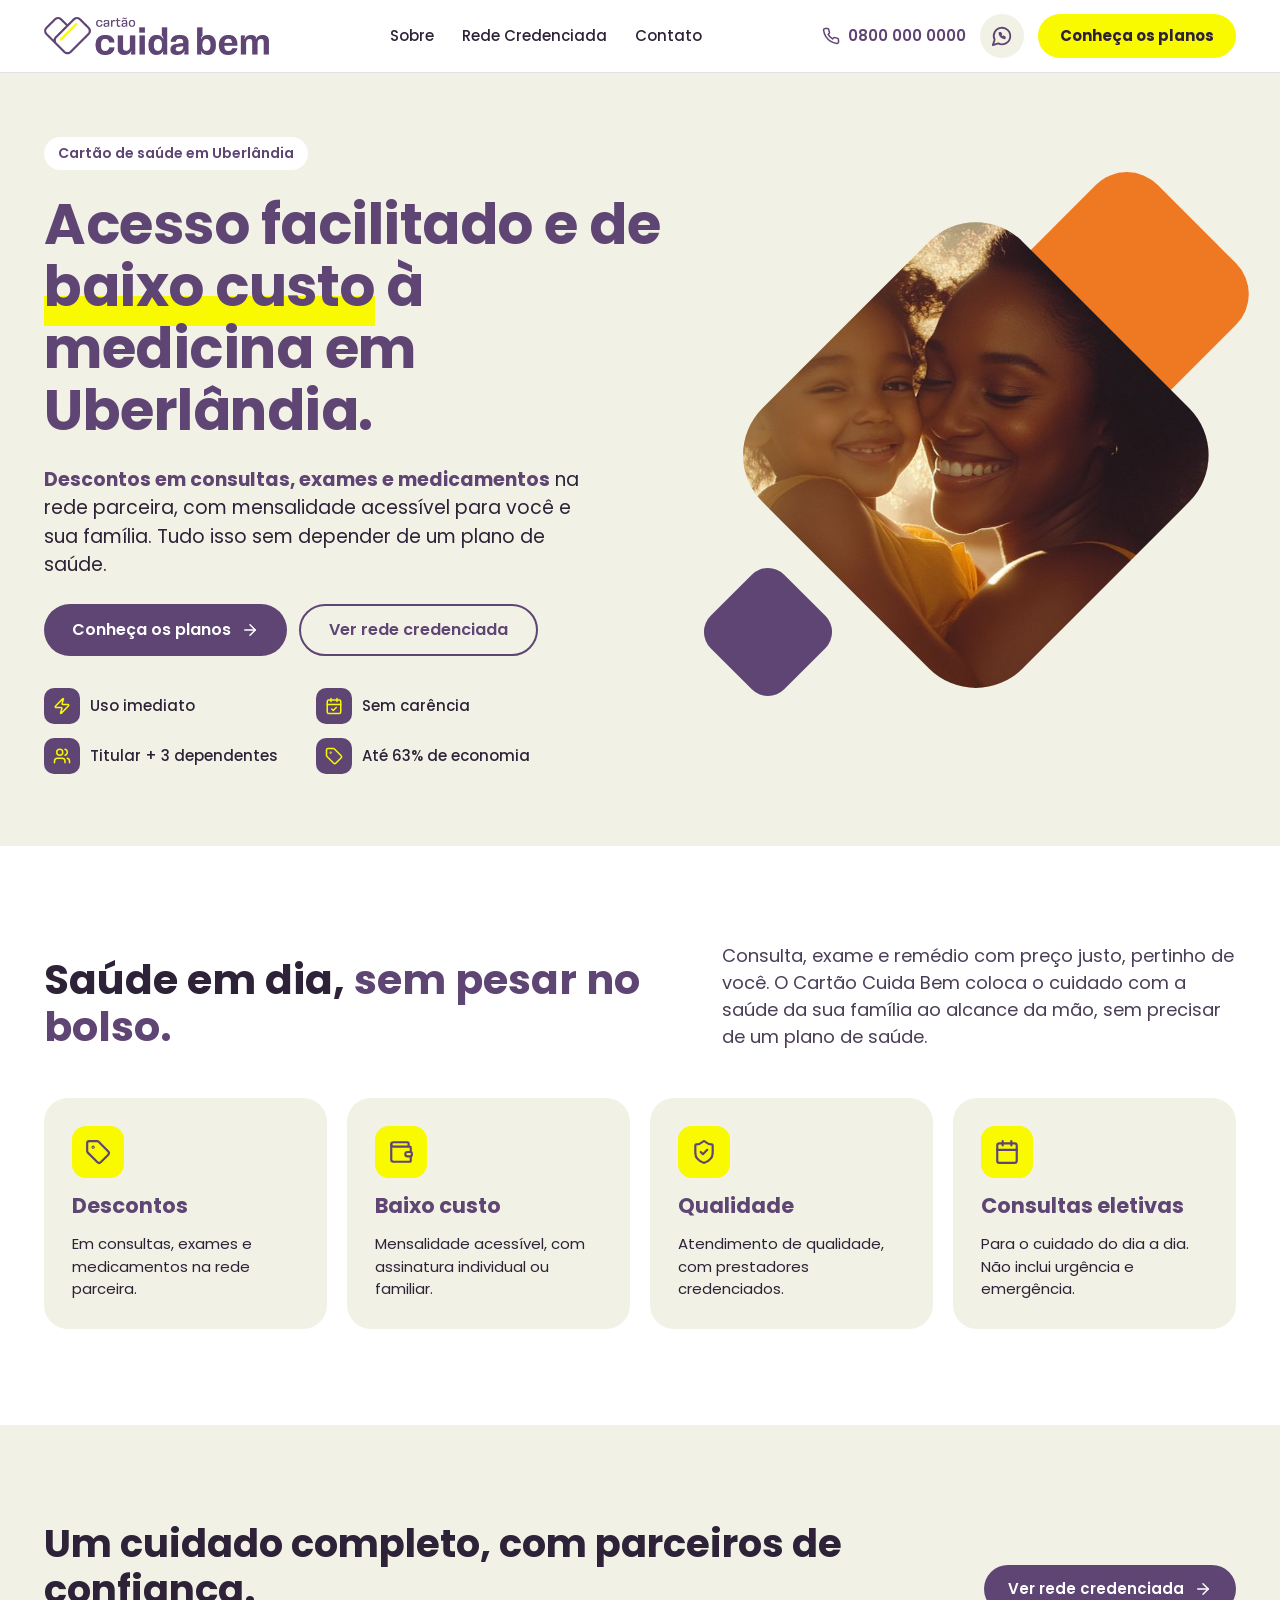
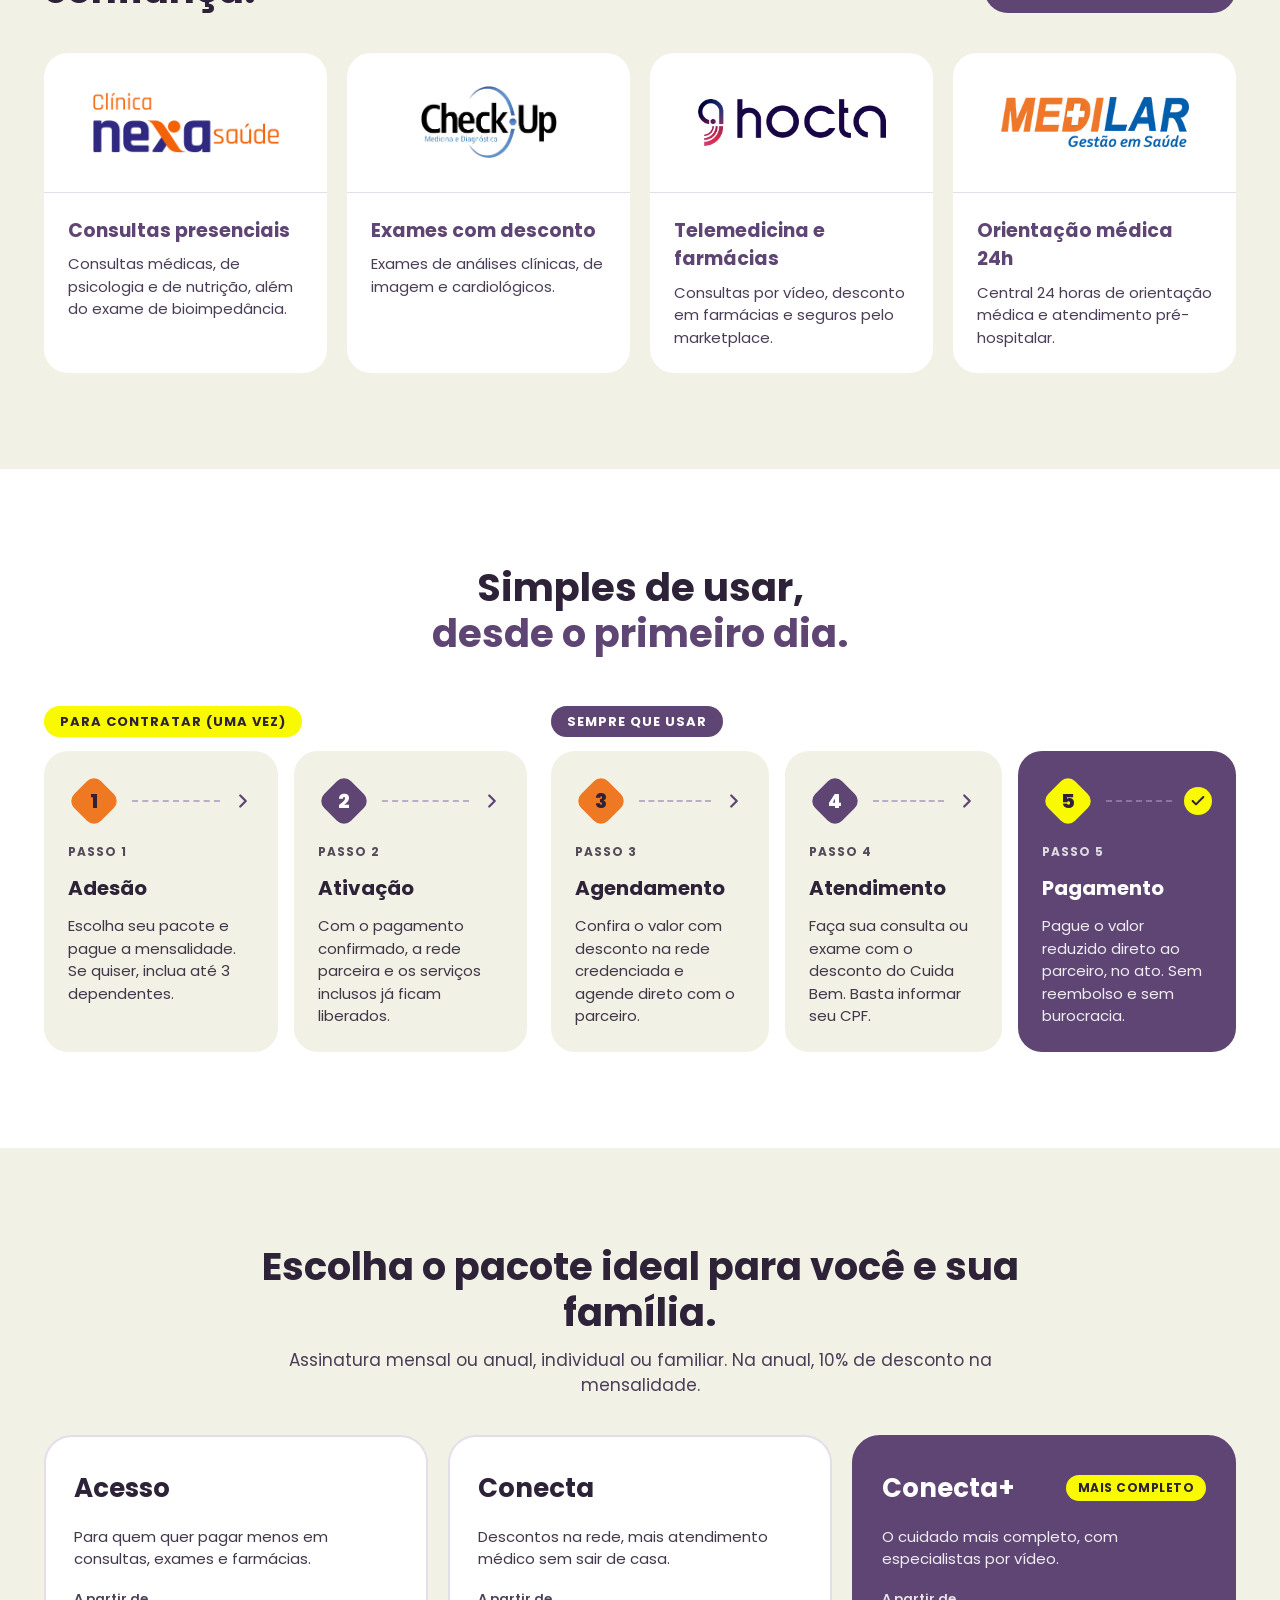
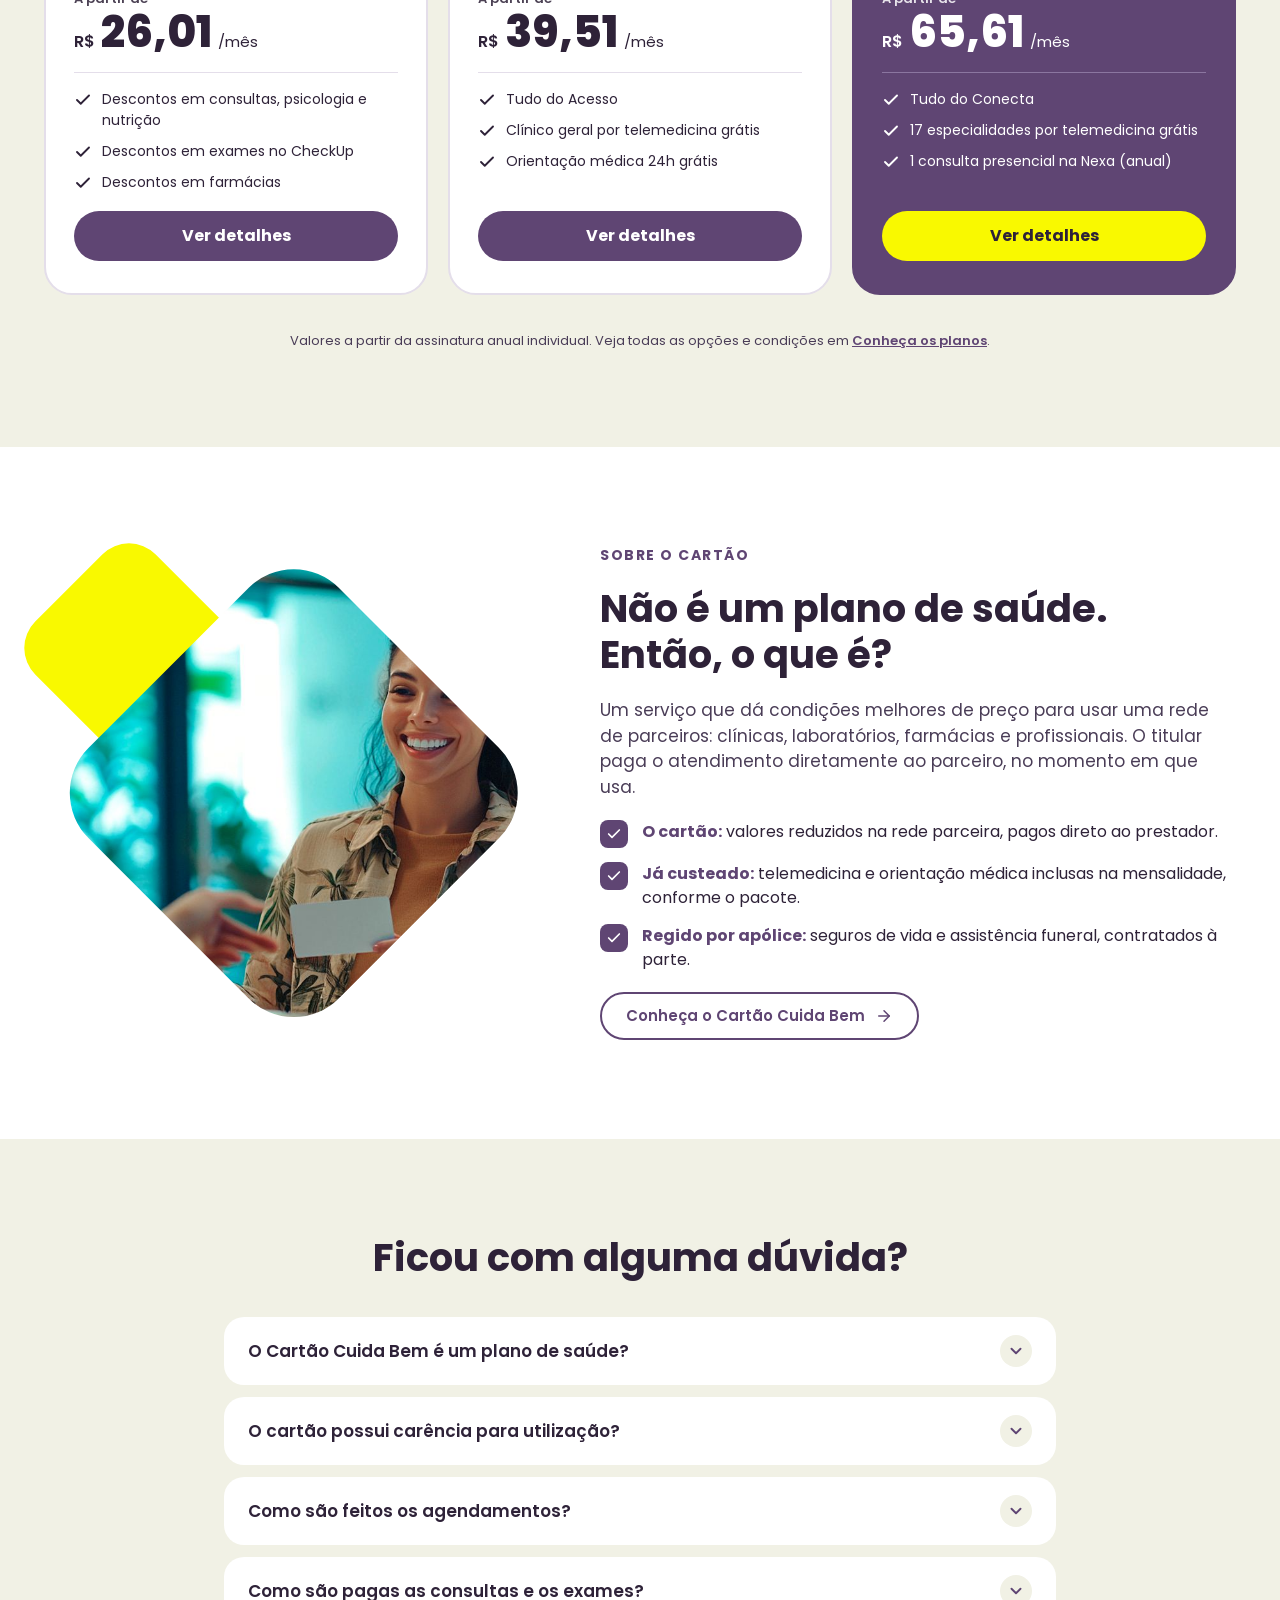
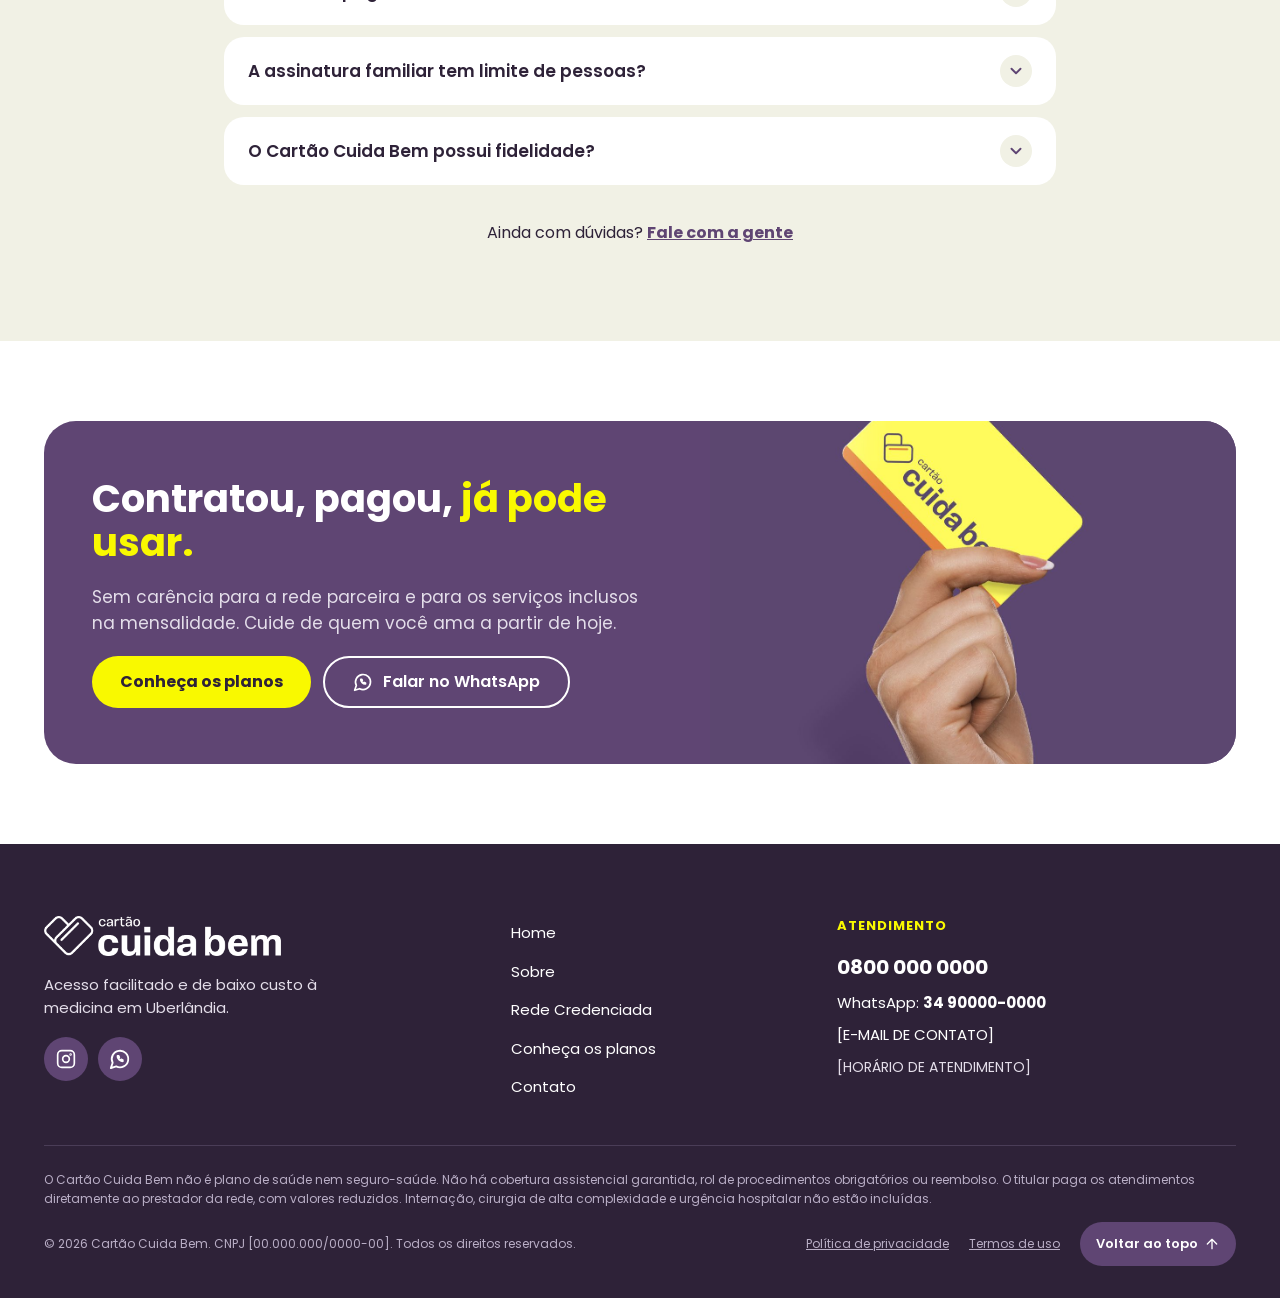
==== index.html @ bc815ea8 "Add files via upload" ====
<!doctype html>
<html lang="pt-BR">
<head>
<meta charset="utf-8">
<meta name="viewport" content="width=device-width, initial-scale=1">
<title>Cartão Cuida Bem</title>
<meta name="description" content="Cartão Cuida Bem: acesso facilitado e de baixo custo à medicina em Uberlândia. Descontos em consultas, exames e medicamentos na rede parceira.">
<link rel="icon" type="image/png" href="assets/img/favicon.png">
<link rel="preconnect" href="https://fonts.googleapis.com">
<link rel="preconnect" href="https://fonts.gstatic.com" crossorigin>
<link href="https://fonts.googleapis.com/css2?family=Poppins:wght@400;500;600;700;800&display=swap" rel="stylesheet">
<link rel="stylesheet" href="assets/css/site.css">
</head>
<body>
<div id="topo" style="width: 100%; background: #FFFFFF; font-family: 'Poppins', system-ui, sans-serif; color: #2E2238; line-height: 1.5">
<header style="position: sticky; top: 0; z-index: 20; background: #FFFFFF; border-bottom: 1px solid #E4DEEA">
<div style="max-width: 1240px; margin: 0 auto; padding: 14px 24px; box-sizing: border-box; display: flex; flex-wrap: wrap; align-items: center; gap: 12px 28px">
<a href="index.html" aria-label="Cartão Cuida Bem, página inicial" style="display: block; flex: 0 0 auto"><img src="assets/img/logo-roxo.png" alt="Cartão Cuida Bem" style="height: 38px; display: block"></a>
<nav aria-label="Menu principal" style="display: flex; flex-wrap: wrap; gap: 4px 28px; flex: 1 1 auto; justify-content: center">
<a href="sobre.html" style="color: #2E2238; text-decoration: none; font-weight: 500; font-size: 15px; padding: 10px 0">Sobre</a>
<a href="sobre.html#rede-credenciada" style="color: #2E2238; text-decoration: none; font-weight: 500; font-size: 15px; padding: 10px 0">Rede Credenciada</a>
<a href="contato.html" style="color: #2E2238; text-decoration: none; font-weight: 500; font-size: 15px; padding: 10px 0">Contato</a>
</nav>
<div style="display: flex; flex-wrap: wrap; align-items: center; gap: 10px 14px">
<a href="tel:08000000000" style="display: flex; align-items: center; gap: 8px; color: #5F4573; text-decoration: none; font-weight: 600; font-size: 15px; padding: 10px 0">
<svg aria-hidden="true" width="18" height="18" viewBox="0 0 24 24" fill="none" stroke="currentColor" stroke-width="2" stroke-linecap="round" stroke-linejoin="round"><path d="M22 16.92v3a2 2 0 0 1-2.18 2 19.79 19.79 0 0 1-8.63-3.07 19.5 19.5 0 0 1-6-6 19.79 19.79 0 0 1-3.07-8.67A2 2 0 0 1 4.11 2h3a2 2 0 0 1 2 1.72 12.84 12.84 0 0 0 .7 2.81 2 2 0 0 1-.45 2.11L8.09 9.91a16 16 0 0 0 6 6l1.27-1.27a2 2 0 0 1 2.11-.45 12.84 12.84 0 0 0 2.81.7A2 2 0 0 1 22 16.92z"></path></svg>
0800 000 0000</a>
<a href="https://wa.me/5534900000000" aria-label="Fale com a gente pelo WhatsApp" style="display: flex; align-items: center; justify-content: center; width: 44px; height: 44px; border-radius: 50%; background: #F1F1E5; color: #5F4573">
<svg aria-hidden="true" width="22" height="22" viewBox="0 0 24 24" fill="none" stroke="currentColor" stroke-width="2" stroke-linecap="round" stroke-linejoin="round"><path d="M7.9 20A9 9 0 1 0 4 16.1L2 22Z"></path><path d="M9.5 9.5c.3 1.6 1.4 3 3 3.9l.9-.9 1.6.6v1.3c-2.9.3-6-2.8-5.7-5.7h1.3l.6 1.6z"></path></svg>
</a>
<a href="planos.html" style="display: inline-flex; align-items: center; min-height: 44px; padding: 0 22px; border-radius: 999px; background: #F9F900; color: #2E2238; font-weight: 700; font-size: 15px; text-decoration: none">Conheça os planos</a>
</div>
</div>
</header>
<section style="background: #F1F1E5; overflow: hidden">
<div style="max-width: 1240px; margin: 0 auto; padding: 64px 24px 72px; box-sizing: border-box; display: flex; flex-wrap: wrap; align-items: center; gap: 48px">
<div style="flex: 1 1 480px; min-width: 0; display: flex; flex-direction: column; gap: 24px">
<span style="align-self: flex-start; display: inline-flex; align-items: center; gap: 8px; padding: 6px 14px; border-radius: 999px; background: #FFFFFF; color: #5F4573; font-size: 14px; font-weight: 600">Cartão de saúde em Uberlândia</span>
<h1 style="margin: 0; font-size: clamp(34px, 4.4vw, 58px); line-height: 1.1; font-weight: 700; color: #5F4573; letter-spacing: -0.5px">Acesso facilitado e de <span style="background: linear-gradient(transparent 62%, #F9F900 62%)">baixo custo</span> à medicina em Uberlândia.</h1>
<p style="margin: 0; font-size: 19px; color: #2E2238; max-width: 560px"><strong style="color: #5F4573">Descontos em consultas, exames e medicamentos</strong> na rede parceira, com mensalidade acessível para você e sua família. Tudo isso sem depender de um plano de saúde.</p>
<div style="display: flex; flex-wrap: wrap; gap: 12px">
<a href="planos.html" style="display: inline-flex; align-items: center; gap: 10px; min-height: 52px; padding: 0 28px; border-radius: 999px; background: #5F4573; color: #FFFFFF; font-weight: 600; font-size: 16px; text-decoration: none">Conheça os planos
<svg aria-hidden="true" width="18" height="18" viewBox="0 0 24 24" fill="none" stroke="currentColor" stroke-width="2" stroke-linecap="round" stroke-linejoin="round"><path d="M5 12h14"></path><path d="m12 5 7 7-7 7"></path></svg></a>
<a href="sobre.html#rede-credenciada" style="display: inline-flex; align-items: center; min-height: 52px; padding: 0 28px; border-radius: 999px; border: 2px solid #5F4573; color: #5F4573; font-weight: 600; font-size: 16px; text-decoration: none; box-sizing: border-box">Ver rede credenciada</a>
</div>
<div style="display: grid; grid-template-columns: repeat(auto-fit, minmax(min(100%, 220px), 1fr)); gap: 14px 24px; padding-top: 8px; max-width: 520px">
<div style="display: flex; align-items: center; gap: 10px; font-size: 15px; font-weight: 500">
<span style="display: flex; width: 36px; height: 36px; border-radius: 10px; background: #5F4573; color: #F9F900; align-items: center; justify-content: center"><svg aria-hidden="true" width="18" height="18" viewBox="0 0 24 24" fill="none" stroke="currentColor" stroke-width="2" stroke-linecap="round" stroke-linejoin="round"><path d="M4 14a1 1 0 0 1-.78-1.63l9.9-10.2a.5.5 0 0 1 .86.46l-1.92 6.02A1 1 0 0 0 13 10h7a1 1 0 0 1 .78 1.63l-9.9 10.2a.5.5 0 0 1-.86-.46l1.92-6.02A1 1 0 0 0 11 14z"></path></svg></span>Uso imediato</div>
<div style="display: flex; align-items: center; gap: 10px; font-size: 15px; font-weight: 500">
<span style="display: flex; width: 36px; height: 36px; border-radius: 10px; background: #5F4573; color: #F9F900; align-items: center; justify-content: center"><svg aria-hidden="true" width="18" height="18" viewBox="0 0 24 24" fill="none" stroke="currentColor" stroke-width="2" stroke-linecap="round" stroke-linejoin="round"><rect width="18" height="18" x="3" y="4" rx="2"></rect><path d="M16 2v4M8 2v4M3 10h18"></path><path d="m9 16 2 2 4-4"></path></svg></span>Sem carência</div>
<div style="display: flex; align-items: center; gap: 10px; font-size: 15px; font-weight: 500">
<span style="display: flex; width: 36px; height: 36px; border-radius: 10px; background: #5F4573; color: #F9F900; align-items: center; justify-content: center"><svg aria-hidden="true" width="18" height="18" viewBox="0 0 24 24" fill="none" stroke="currentColor" stroke-width="2" stroke-linecap="round" stroke-linejoin="round"><path d="M16 21v-2a4 4 0 0 0-4-4H6a4 4 0 0 0-4 4v2"></path><circle cx="9" cy="7" r="4"></circle><path d="M22 21v-2a4 4 0 0 0-3-3.87M16 3.13a4 4 0 0 1 0 7.75"></path></svg></span>Titular + 3 dependentes</div>
<div style="display: flex; align-items: center; gap: 10px; font-size: 15px; font-weight: 500">
<span style="display: flex; width: 36px; height: 36px; border-radius: 10px; background: #5F4573; color: #F9F900; align-items: center; justify-content: center"><svg aria-hidden="true" width="18" height="18" viewBox="0 0 24 24" fill="none" stroke="currentColor" stroke-width="2" stroke-linecap="round" stroke-linejoin="round"><path d="M12.586 2.586A2 2 0 0 0 11.172 2H4a2 2 0 0 0-2 2v7.172a2 2 0 0 0 .586 1.414l8.704 8.704a2.426 2.426 0 0 0 3.42 0l6.58-6.58a2.426 2.426 0 0 0 0-3.42z"></path><circle cx="7.5" cy="7.5" r=".5"></circle></svg></span>Até 63% de economia</div>
</div>
</div>
<div style="flex: 1 1 380px; max-width: 520px; min-width: 0; margin: 0 auto">
<div style="position: relative; width: 100%; aspect-ratio: 1 / 1">
<div aria-hidden="true" style="position: absolute; right: 2%; top: 0; width: 38%; height: 38%; border-radius: 22%; background: #EF7823; transform: rotate(45deg)"></div>
<div aria-hidden="true" style="position: absolute; left: 0; bottom: 6%; width: 20%; height: 20%; border-radius: 22%; background: #5F4573; transform: rotate(45deg)"></div>
<div style="position: absolute; left: 14.6%; top: 14.6%; width: 70.7%; height: 70.7%; border-radius: 18%; overflow: hidden; transform: rotate(45deg)">
<img src="assets/img/hero.jpg" alt="Mãe e filha sorrindo abraçadas em casa" style="position: absolute; left: -21%; top: -21%; width: 142%; height: 142%; object-fit: cover; transform: rotate(-45deg)">
</div>
</div>
</div>
</div>
</section>
<section style="background: #FFFFFF">
<div style="max-width: 1240px; margin: 0 auto; padding: 96px 24px; box-sizing: border-box; display: flex; flex-direction: column; gap: 48px">
<div style="display: flex; flex-wrap: wrap; align-items: flex-end; justify-content: space-between; gap: 24px">
<h2 style="margin: 0; flex: 1 1 520px; min-width: 0; font-size: clamp(28px, 3.2vw, 44px); line-height: 1.15; font-weight: 700; color: #2E2238">Saúde em dia, <span style="color: #5F4573">sem pesar no bolso.</span></h2>
<p style="margin: 0; flex: 1 1 380px; min-width: 0; font-size: 18px; color: #4A3D57">Consulta, exame e remédio com preço justo, pertinho de você. O Cartão Cuida Bem coloca o cuidado com a saúde da sua família ao alcance da mão, sem precisar de um plano de saúde.</p>
</div>
<div style="display: flex; flex-wrap: wrap; gap: 20px">
<div style="flex: 1 1 500px; min-width: 0; display: flex; flex-wrap: wrap; gap: 20px">
<div style="flex: 1 1 220px; min-width: 0; box-sizing: border-box; background: #F1F1E5; border-radius: 24px; padding: 28px; display: flex; flex-direction: column; gap: 12px">
<div style="width: 52px; height: 52px; border-radius: 14px; background: #F9F900; color: #5F4573; display: flex; align-items: center; justify-content: center"><svg aria-hidden="true" width="26" height="26" viewBox="0 0 24 24" fill="none" stroke="currentColor" stroke-width="2" stroke-linecap="round" stroke-linejoin="round"><path d="M12.586 2.586A2 2 0 0 0 11.172 2H4a2 2 0 0 0-2 2v7.172a2 2 0 0 0 .586 1.414l8.704 8.704a2.426 2.426 0 0 0 3.42 0l6.58-6.58a2.426 2.426 0 0 0 0-3.42z"></path><circle cx="7.5" cy="7.5" r=".5"></circle></svg></div>
<h3 style="margin: 0; font-size: 21px; font-weight: 700; color: #5F4573">Descontos</h3>
<p style="margin: 0; font-size: 15px">Em consultas, exames e medicamentos na rede parceira.</p>
</div>
<div style="flex: 1 1 220px; min-width: 0; box-sizing: border-box; background: #F1F1E5; border-radius: 24px; padding: 28px; display: flex; flex-direction: column; gap: 12px">
<div style="width: 52px; height: 52px; border-radius: 14px; background: #F9F900; color: #5F4573; display: flex; align-items: center; justify-content: center"><svg aria-hidden="true" width="26" height="26" viewBox="0 0 24 24" fill="none" stroke="currentColor" stroke-width="2" stroke-linecap="round" stroke-linejoin="round"><path d="M19 7V4a1 1 0 0 0-1-1H5a2 2 0 0 0 0 4h15a1 1 0 0 1 1 1v4h-3a2 2 0 0 0 0 4h3a1 1 0 0 0 1-1v-2a1 1 0 0 0-1-1"></path><path d="M3 5v14a2 2 0 0 0 2 2h15a1 1 0 0 0 1-1v-4"></path></svg></div>
<h3 style="margin: 0; font-size: 21px; font-weight: 700; color: #5F4573">Baixo custo</h3>
<p style="margin: 0; font-size: 15px">Mensalidade acessível, com assinatura individual ou familiar.</p>
</div>
</div>
<div style="flex: 1 1 500px; min-width: 0; display: flex; flex-wrap: wrap; gap: 20px">
<div style="flex: 1 1 220px; min-width: 0; box-sizing: border-box; background: #F1F1E5; border-radius: 24px; padding: 28px; display: flex; flex-direction: column; gap: 12px">
<div style="width: 52px; height: 52px; border-radius: 14px; background: #F9F900; color: #5F4573; display: flex; align-items: center; justify-content: center"><svg aria-hidden="true" width="26" height="26" viewBox="0 0 24 24" fill="none" stroke="currentColor" stroke-width="2" stroke-linecap="round" stroke-linejoin="round"><path d="M20 13c0 5-3.5 7.5-7.66 8.95a1 1 0 0 1-.67-.01C7.5 20.5 4 18 4 13V6a1 1 0 0 1 1-1c2 0 4.5-1.2 6.24-2.72a1.17 1.17 0 0 1 1.52 0C14.51 3.81 17 5 19 5a1 1 0 0 1 1 1z"></path><path d="m9 12 2 2 4-4"></path></svg></div>
<h3 style="margin: 0; font-size: 21px; font-weight: 700; color: #5F4573">Qualidade</h3>
<p style="margin: 0; font-size: 15px">Atendimento de qualidade, com prestadores credenciados.</p>
</div>
<div style="flex: 1 1 220px; min-width: 0; box-sizing: border-box; background: #F1F1E5; border-radius: 24px; padding: 28px; display: flex; flex-direction: column; gap: 12px">
<div style="width: 52px; height: 52px; border-radius: 14px; background: #F9F900; color: #5F4573; display: flex; align-items: center; justify-content: center"><svg aria-hidden="true" width="26" height="26" viewBox="0 0 24 24" fill="none" stroke="currentColor" stroke-width="2" stroke-linecap="round" stroke-linejoin="round"><rect width="18" height="18" x="3" y="4" rx="2"></rect><path d="M16 2v4M8 2v4M3 10h18"></path></svg></div>
<h3 style="margin: 0; font-size: 21px; font-weight: 700; color: #5F4573">Consultas eletivas</h3>
<p style="margin: 0; font-size: 15px">Para o cuidado do dia a dia. Não inclui urgência e emergência.</p>
</div>
</div>
</div>
</div>
</section>
<section style="background: #F1F1E5">
<div style="max-width: 1240px; margin: 0 auto; padding: 96px 24px; box-sizing: border-box; display: flex; flex-direction: column; gap: 40px">
<div style="display: flex; flex-wrap: wrap; align-items: flex-end; justify-content: space-between; gap: 20px">
<h2 style="margin: 0; flex: 1 1 560px; min-width: 0; font-size: clamp(28px, 3vw, 40px); line-height: 1.2; font-weight: 700; color: #2E2238">Um cuidado completo, com parceiros de confiança.</h2>
<a href="sobre.html#rede-credenciada" style="display: inline-flex; align-items: center; gap: 10px; min-height: 48px; padding: 0 24px; border-radius: 999px; background: #5F4573; color: #FFFFFF; font-weight: 600; font-size: 15px; text-decoration: none">Ver rede credenciada
<svg aria-hidden="true" width="18" height="18" viewBox="0 0 24 24" fill="none" stroke="currentColor" stroke-width="2" stroke-linecap="round" stroke-linejoin="round"><path d="M5 12h14"></path><path d="m12 5 7 7-7 7"></path></svg></a>
</div>
<div style="display: flex; flex-wrap: wrap; gap: 20px">
<a href="sobre.html#rede-credenciada" style="flex: 1 1 240px; min-width: 0; display: flex; flex-direction: column; background: #FFFFFF; border-radius: 24px; overflow: hidden; text-decoration: none; color: #2E2238">
<div style="height: 140px; display: flex; align-items: center; justify-content: center; padding: 24px; box-sizing: border-box; border-bottom: 1px solid #E4DEEA"><img src="assets/img/p-nexa.png" alt="Clínica Nexa" style="max-height: 72px; max-width: 80%; object-fit: contain"></div>
<div style="padding: 24px; display: flex; flex-direction: column; gap: 8px">
<h3 style="margin: 0; font-size: 19px; font-weight: 700; color: #5F4573">Consultas presenciais</h3>
<p style="margin: 0; font-size: 15px; color: #4A3D57">Consultas médicas, de psicologia e de nutrição, além do exame de bioimpedância.</p>
</div>
</a>
<a href="sobre.html#rede-credenciada" style="flex: 1 1 240px; min-width: 0; display: flex; flex-direction: column; background: #FFFFFF; border-radius: 24px; overflow: hidden; text-decoration: none; color: #2E2238">
<div style="height: 140px; display: flex; align-items: center; justify-content: center; padding: 24px; box-sizing: border-box; border-bottom: 1px solid #E4DEEA"><img src="assets/img/p-checkup.png" alt="CheckUp" style="max-height: 72px; max-width: 80%; object-fit: contain"></div>
<div style="padding: 24px; display: flex; flex-direction: column; gap: 8px">
<h3 style="margin: 0; font-size: 19px; font-weight: 700; color: #5F4573">Exames com desconto</h3>
<p style="margin: 0; font-size: 15px; color: #4A3D57">Exames de análises clínicas, de imagem e cardiológicos.</p>
</div>
</a>
<a href="sobre.html#rede-credenciada" style="flex: 1 1 240px; min-width: 0; display: flex; flex-direction: column; background: #FFFFFF; border-radius: 24px; overflow: hidden; text-decoration: none; color: #2E2238">
<div style="height: 140px; display: flex; align-items: center; justify-content: center; padding: 24px; box-sizing: border-box; border-bottom: 1px solid #E4DEEA"><img src="assets/img/p-hocta.png" alt="Hocta" style="max-height: 72px; max-width: 80%; object-fit: contain"></div>
<div style="padding: 24px; display: flex; flex-direction: column; gap: 8px">
<h3 style="margin: 0; font-size: 19px; font-weight: 700; color: #5F4573">Telemedicina e farmácias</h3>
<p style="margin: 0; font-size: 15px; color: #4A3D57">Consultas por vídeo, desconto em farmácias e seguros pelo marketplace.</p>
</div>
</a>
<a href="sobre.html#rede-credenciada" style="flex: 1 1 240px; min-width: 0; display: flex; flex-direction: column; background: #FFFFFF; border-radius: 24px; overflow: hidden; text-decoration: none; color: #2E2238">
<div style="height: 140px; display: flex; align-items: center; justify-content: center; padding: 24px; box-sizing: border-box; border-bottom: 1px solid #E4DEEA"><img src="assets/img/p-medilar.png" alt="Medilar" style="max-height: 72px; max-width: 80%; object-fit: contain"></div>
<div style="padding: 24px; display: flex; flex-direction: column; gap: 8px">
<h3 style="margin: 0; font-size: 19px; font-weight: 700; color: #5F4573">Orientação médica 24h</h3>
<p style="margin: 0; font-size: 15px; color: #4A3D57">Central 24 horas de orientação médica e atendimento pré-hospitalar.</p>
</div>
</a>
</div>
</div>
</section>
<section style="background: #FFFFFF">
<div style="max-width: 1240px; margin: 0 auto; padding: 96px 24px; box-sizing: border-box; display: flex; flex-direction: column; gap: 48px">
<div style="text-align: center; max-width: 720px; margin: 0 auto">
<h2 style="margin: 0; font-size: clamp(28px, 3vw, 40px); line-height: 1.2; font-weight: 700; color: #2E2238">Simples de usar,<br><span style="color: #5F4573">desde o primeiro dia.</span></h2>
</div>
<div style="display: flex; flex-wrap: wrap; gap: 28px 24px">
<div style="flex: 2 1 400px; min-width: 0; display: flex; flex-direction: column; gap: 14px">
<p style="margin: 0; align-self: flex-start; display: inline-flex; align-items: center; gap: 8px; padding: 6px 16px; border-radius: 999px; background: #F9F900; color: #2E2238; font-size: 13px; font-weight: 700; letter-spacing: 1px; text-transform: uppercase">Para contratar (uma vez)</p>
<ol start="1" style="list-style: none; margin: 0; padding: 0; display: flex; flex-wrap: wrap; gap: 16px">
<li style="flex: 1 1 200px; min-width: 0; box-sizing: border-box; display: flex; flex-direction: column; gap: 12px; padding: 24px; border-radius: 24px; background: #F1F1E5; color: #2E2238">
<div style="display: flex; align-items: center; gap: 12px">
<div style="position: relative; flex: 0 0 auto; width: 52px; height: 52px; display: flex; align-items: center; justify-content: center">
<div aria-hidden="true" style="position: absolute; inset: 7px; border-radius: 10px; transform: rotate(45deg); background: #EF7823"></div>
<span style="position: relative; font-size: 20px; font-weight: 800; color: #2E2238">1</span>
</div>
<div aria-hidden="true" style="flex: 1 1 auto; border-top: 2px dashed #B9AEC6"></div>
<svg aria-hidden="true" width="22" height="22" viewBox="0 0 24 24" fill="none" stroke="#5F4573" stroke-width="2.5" stroke-linecap="round" stroke-linejoin="round" style="flex: 0 0 auto"><path d="m9 18 6-6-6-6"></path></svg>
</div>
<p style="margin: 4px 0 0; font-size: 12px; font-weight: 700; letter-spacing: 1px; text-transform: uppercase; opacity: 0.8">Passo 1</p>
<h3 style="margin: 0; font-size: 20px; font-weight: 700">Adesão</h3>
<p style="margin: 0; font-size: 15px; opacity: 0.9">Escolha seu pacote e pague a mensalidade. Se quiser, inclua até 3 dependentes.</p>
</li>
<li style="flex: 1 1 200px; min-width: 0; box-sizing: border-box; display: flex; flex-direction: column; gap: 12px; padding: 24px; border-radius: 24px; background: #F1F1E5; color: #2E2238">
<div style="display: flex; align-items: center; gap: 12px">
<div style="position: relative; flex: 0 0 auto; width: 52px; height: 52px; display: flex; align-items: center; justify-content: center">
<div aria-hidden="true" style="position: absolute; inset: 7px; border-radius: 10px; transform: rotate(45deg); background: #5F4573"></div>
<span style="position: relative; font-size: 20px; font-weight: 800; color: #FFFFFF">2</span>
</div>
<div aria-hidden="true" style="flex: 1 1 auto; border-top: 2px dashed #B9AEC6"></div>
<svg aria-hidden="true" width="22" height="22" viewBox="0 0 24 24" fill="none" stroke="#5F4573" stroke-width="2.5" stroke-linecap="round" stroke-linejoin="round" style="flex: 0 0 auto"><path d="m9 18 6-6-6-6"></path></svg>
</div>
<p style="margin: 4px 0 0; font-size: 12px; font-weight: 700; letter-spacing: 1px; text-transform: uppercase; opacity: 0.8">Passo 2</p>
<h3 style="margin: 0; font-size: 20px; font-weight: 700">Ativação</h3>
<p style="margin: 0; font-size: 15px; opacity: 0.9">Com o pagamento confirmado, a rede parceira e os serviços inclusos já ficam liberados.</p>
</li>
</ol>
</div>
<div style="flex: 3 1 560px; min-width: 0; display: flex; flex-direction: column; gap: 14px">
<p style="margin: 0; align-self: flex-start; display: inline-flex; align-items: center; gap: 8px; padding: 6px 16px; border-radius: 999px; background: #5F4573; color: #FFFFFF; font-size: 13px; font-weight: 700; letter-spacing: 1px; text-transform: uppercase">Sempre que usar</p>
<ol start="3" style="list-style: none; margin: 0; padding: 0; display: flex; flex-wrap: wrap; gap: 16px">
<li style="flex: 1 1 200px; min-width: 0; box-sizing: border-box; display: flex; flex-direction: column; gap: 12px; padding: 24px; border-radius: 24px; background: #F1F1E5; color: #2E2238">
<div style="display: flex; align-items: center; gap: 12px">
<div style="position: relative; flex: 0 0 auto; width: 52px; height: 52px; display: flex; align-items: center; justify-content: center">
<div aria-hidden="true" style="position: absolute; inset: 7px; border-radius: 10px; transform: rotate(45deg); background: #EF7823"></div>
<span style="position: relative; font-size: 20px; font-weight: 800; color: #2E2238">3</span>
</div>
<div aria-hidden="true" style="flex: 1 1 auto; border-top: 2px dashed #B9AEC6"></div>
<svg aria-hidden="true" width="22" height="22" viewBox="0 0 24 24" fill="none" stroke="#5F4573" stroke-width="2.5" stroke-linecap="round" stroke-linejoin="round" style="flex: 0 0 auto"><path d="m9 18 6-6-6-6"></path></svg>
</div>
<p style="margin: 4px 0 0; font-size: 12px; font-weight: 700; letter-spacing: 1px; text-transform: uppercase; opacity: 0.8">Passo 3</p>
<h3 style="margin: 0; font-size: 20px; font-weight: 700">Agendamento</h3>
<p style="margin: 0; font-size: 15px; opacity: 0.9">Confira o valor com desconto na rede credenciada e agende direto com o parceiro.</p>
</li>
<li style="flex: 1 1 200px; min-width: 0; box-sizing: border-box; display: flex; flex-direction: column; gap: 12px; padding: 24px; border-radius: 24px; background: #F1F1E5; color: #2E2238">
<div style="display: flex; align-items: center; gap: 12px">
<div style="position: relative; flex: 0 0 auto; width: 52px; height: 52px; display: flex; align-items: center; justify-content: center">
<div aria-hidden="true" style="position: absolute; inset: 7px; border-radius: 10px; transform: rotate(45deg); background: #5F4573"></div>
<span style="position: relative; font-size: 20px; font-weight: 800; color: #FFFFFF">4</span>
</div>
<div aria-hidden="true" style="flex: 1 1 auto; border-top: 2px dashed #B9AEC6"></div>
<svg aria-hidden="true" width="22" height="22" viewBox="0 0 24 24" fill="none" stroke="#5F4573" stroke-width="2.5" stroke-linecap="round" stroke-linejoin="round" style="flex: 0 0 auto"><path d="m9 18 6-6-6-6"></path></svg>
</div>
<p style="margin: 4px 0 0; font-size: 12px; font-weight: 700; letter-spacing: 1px; text-transform: uppercase; opacity: 0.8">Passo 4</p>
<h3 style="margin: 0; font-size: 20px; font-weight: 700">Atendimento</h3>
<p style="margin: 0; font-size: 15px; opacity: 0.9">Faça sua consulta ou exame com o desconto do Cuida Bem. Basta informar seu CPF.</p>
</li>
<li style="flex: 1 1 200px; min-width: 0; box-sizing: border-box; display: flex; flex-direction: column; gap: 12px; padding: 24px; border-radius: 24px; background: #5F4573; color: #FFFFFF">
<div style="display: flex; align-items: center; gap: 12px">
<div style="position: relative; flex: 0 0 auto; width: 52px; height: 52px; display: flex; align-items: center; justify-content: center">
<div aria-hidden="true" style="position: absolute; inset: 7px; border-radius: 10px; transform: rotate(45deg); background: #F9F900"></div>
<span style="position: relative; font-size: 20px; font-weight: 800; color: #2E2238">5</span>
</div>
<div aria-hidden="true" style="flex: 1 1 auto; border-top: 2px dashed #8B76A0"></div>
<span style="flex: 0 0 auto; width: 28px; height: 28px; border-radius: 50%; background: #F9F900; color: #2E2238; display: flex; align-items: center; justify-content: center"><svg aria-hidden="true" width="16" height="16" viewBox="0 0 24 24" fill="none" stroke="currentColor" stroke-width="3" stroke-linecap="round" stroke-linejoin="round"><path d="M20 6 9 17l-5-5"></path></svg></span>
</div>
<p style="margin: 4px 0 0; font-size: 12px; font-weight: 700; letter-spacing: 1px; text-transform: uppercase; opacity: 0.8">Passo 5</p>
<h3 style="margin: 0; font-size: 20px; font-weight: 700">Pagamento</h3>
<p style="margin: 0; font-size: 15px; opacity: 0.9">Pague o valor reduzido direto ao parceiro, no ato. Sem reembolso e sem burocracia.</p>
</li>
</ol>
</div>
</div>
</div>
</section>
<section style="background: #F1F1E5">
<div style="max-width: 1240px; margin: 0 auto; padding: 96px 24px; box-sizing: border-box; display: flex; flex-direction: column; gap: 36px">
<div style="text-align: center; max-width: 760px; margin: 0 auto">
<h2 style="margin: 0 0 12px; font-size: clamp(28px, 3vw, 40px); line-height: 1.2; font-weight: 700; color: #2E2238">Escolha o pacote ideal para você e sua família.</h2>
<p style="margin: 0; font-size: 17px; color: #4A3D57">Assinatura mensal ou anual, individual ou familiar. Na anual, 10% de desconto na mensalidade.</p>
</div>
<div style="display: flex; flex-wrap: wrap; gap: 20px; align-items: stretch">
<article style="flex: 1 1 300px; min-width: 0; display: flex; flex-direction: column; gap: 18px; padding: 32px 28px; border-radius: 28px; background: #FFFFFF; color: #2E2238; box-sizing: border-box; border: 2px solid #E4DEEA">
<div style="display: flex; align-items: center; justify-content: space-between; gap: 12px; min-height: 30px">
<h3 style="margin: 0; font-size: 26px; font-weight: 700">Acesso</h3>
</div>
<p style="margin: 0; font-size: 15px; opacity: 0.9">Para quem quer pagar menos em consultas, exames e farmácias.</p>
<div>
<p style="margin: 0; font-size: 13px; font-weight: 600; opacity: 0.85">A partir de</p>
<p style="margin: 2px 0 0; display: flex; align-items: baseline; gap: 6px"><span style="font-size: 16px; font-weight: 600">R$</span><span style="font-size: 44px; line-height: 1; font-weight: 800" data-preco="Acesso">26,01</span><span style="font-size: 15px">/mês</span></p>
</div>
<ul style="list-style: none; margin: 0; padding: 16px 0 0; border-top: 1px solid #E4DEEA; display: flex; flex-direction: column; gap: 10px; flex: 1 1 auto">
<li style="display: flex; gap: 10px; align-items: flex-start; font-size: 14px"><svg aria-hidden="true" width="18" height="18" viewBox="0 0 24 24" fill="none" stroke="currentColor" stroke-width="2.5" stroke-linecap="round" stroke-linejoin="round" style="flex: 0 0 auto; margin-top: 2px"><path d="M20 6 9 17l-5-5"></path></svg><span>Descontos em consultas, psicologia e nutrição</span></li>
<li style="display: flex; gap: 10px; align-items: flex-start; font-size: 14px"><svg aria-hidden="true" width="18" height="18" viewBox="0 0 24 24" fill="none" stroke="currentColor" stroke-width="2.5" stroke-linecap="round" stroke-linejoin="round" style="flex: 0 0 auto; margin-top: 2px"><path d="M20 6 9 17l-5-5"></path></svg><span>Descontos em exames no CheckUp</span></li>
<li style="display: flex; gap: 10px; align-items: flex-start; font-size: 14px"><svg aria-hidden="true" width="18" height="18" viewBox="0 0 24 24" fill="none" stroke="currentColor" stroke-width="2.5" stroke-linecap="round" stroke-linejoin="round" style="flex: 0 0 auto; margin-top: 2px"><path d="M20 6 9 17l-5-5"></path></svg><span>Descontos em farmácias</span></li>
</ul>
<a href="planos.html" style="display: flex; align-items: center; justify-content: center; min-height: 50px; border-radius: 999px; font-weight: 700; font-size: 16px; text-decoration: none; background: #5F4573; color: #FFFFFF">Ver detalhes</a>
</article>
<article style="flex: 1 1 300px; min-width: 0; display: flex; flex-direction: column; gap: 18px; padding: 32px 28px; border-radius: 28px; background: #FFFFFF; color: #2E2238; box-sizing: border-box; border: 2px solid #E4DEEA">
<div style="display: flex; align-items: center; justify-content: space-between; gap: 12px; min-height: 30px">
<h3 style="margin: 0; font-size: 26px; font-weight: 700">Conecta</h3>
</div>
<p style="margin: 0; font-size: 15px; opacity: 0.9">Descontos na rede, mais atendimento médico sem sair de casa.</p>
<div>
<p style="margin: 0; font-size: 13px; font-weight: 600; opacity: 0.85">A partir de</p>
<p style="margin: 2px 0 0; display: flex; align-items: baseline; gap: 6px"><span style="font-size: 16px; font-weight: 600">R$</span><span style="font-size: 44px; line-height: 1; font-weight: 800" data-preco="Conecta">39,51</span><span style="font-size: 15px">/mês</span></p>
</div>
<ul style="list-style: none; margin: 0; padding: 16px 0 0; border-top: 1px solid #E4DEEA; display: flex; flex-direction: column; gap: 10px; flex: 1 1 auto">
<li style="display: flex; gap: 10px; align-items: flex-start; font-size: 14px"><svg aria-hidden="true" width="18" height="18" viewBox="0 0 24 24" fill="none" stroke="currentColor" stroke-width="2.5" stroke-linecap="round" stroke-linejoin="round" style="flex: 0 0 auto; margin-top: 2px"><path d="M20 6 9 17l-5-5"></path></svg><span>Tudo do Acesso</span></li>
<li style="display: flex; gap: 10px; align-items: flex-start; font-size: 14px"><svg aria-hidden="true" width="18" height="18" viewBox="0 0 24 24" fill="none" stroke="currentColor" stroke-width="2.5" stroke-linecap="round" stroke-linejoin="round" style="flex: 0 0 auto; margin-top: 2px"><path d="M20 6 9 17l-5-5"></path></svg><span>Clínico geral por telemedicina grátis</span></li>
<li style="display: flex; gap: 10px; align-items: flex-start; font-size: 14px"><svg aria-hidden="true" width="18" height="18" viewBox="0 0 24 24" fill="none" stroke="currentColor" stroke-width="2.5" stroke-linecap="round" stroke-linejoin="round" style="flex: 0 0 auto; margin-top: 2px"><path d="M20 6 9 17l-5-5"></path></svg><span>Orientação médica 24h grátis</span></li>
</ul>
<a href="planos.html" style="display: flex; align-items: center; justify-content: center; min-height: 50px; border-radius: 999px; font-weight: 700; font-size: 16px; text-decoration: none; background: #5F4573; color: #FFFFFF">Ver detalhes</a>
</article>
<article style="flex: 1 1 300px; min-width: 0; display: flex; flex-direction: column; gap: 18px; padding: 32px 28px; border-radius: 28px; background: #5F4573; color: #FFFFFF; box-sizing: border-box; border: 2px solid #5F4573">
<div style="display: flex; align-items: center; justify-content: space-between; gap: 12px; min-height: 30px">
<h3 style="margin: 0; font-size: 26px; font-weight: 700">Conecta+</h3>
<span style="padding: 4px 12px; border-radius: 999px; background: #F9F900; color: #2E2238; font-size: 12px; font-weight: 700; text-transform: uppercase; letter-spacing: 0.5px">Mais completo</span>
</div>
<p style="margin: 0; font-size: 15px; opacity: 0.9">O cuidado mais completo, com especialistas por vídeo.</p>
<div>
<p style="margin: 0; font-size: 13px; font-weight: 600; opacity: 0.85">A partir de</p>
<p style="margin: 2px 0 0; display: flex; align-items: baseline; gap: 6px"><span style="font-size: 16px; font-weight: 600">R$</span><span style="font-size: 44px; line-height: 1; font-weight: 800" data-preco="Conecta+">65,61</span><span style="font-size: 15px">/mês</span></p>
</div>
<ul style="list-style: none; margin: 0; padding: 16px 0 0; border-top: 1px solid #8B76A0; display: flex; flex-direction: column; gap: 10px; flex: 1 1 auto">
<li style="display: flex; gap: 10px; align-items: flex-start; font-size: 14px"><svg aria-hidden="true" width="18" height="18" viewBox="0 0 24 24" fill="none" stroke="currentColor" stroke-width="2.5" stroke-linecap="round" stroke-linejoin="round" style="flex: 0 0 auto; margin-top: 2px"><path d="M20 6 9 17l-5-5"></path></svg><span>Tudo do Conecta</span></li>
<li style="display: flex; gap: 10px; align-items: flex-start; font-size: 14px"><svg aria-hidden="true" width="18" height="18" viewBox="0 0 24 24" fill="none" stroke="currentColor" stroke-width="2.5" stroke-linecap="round" stroke-linejoin="round" style="flex: 0 0 auto; margin-top: 2px"><path d="M20 6 9 17l-5-5"></path></svg><span>17 especialidades por telemedicina grátis</span></li>
<li style="display: flex; gap: 10px; align-items: flex-start; font-size: 14px"><svg aria-hidden="true" width="18" height="18" viewBox="0 0 24 24" fill="none" stroke="currentColor" stroke-width="2.5" stroke-linecap="round" stroke-linejoin="round" style="flex: 0 0 auto; margin-top: 2px"><path d="M20 6 9 17l-5-5"></path></svg><span>1 consulta presencial na Nexa (anual)</span></li>
</ul>
<a href="planos.html" style="display: flex; align-items: center; justify-content: center; min-height: 50px; border-radius: 999px; font-weight: 700; font-size: 16px; text-decoration: none; background: #F9F900; color: #2E2238">Ver detalhes</a>
</article>
</div>
<p style="margin: 0; text-align: center; font-size: 13px; color: #4A3D57">Valores a partir da assinatura anual individual. Veja todas as opções e condições em <a href="planos.html" style="font-weight: 600">Conheça os planos</a>.</p>
</div>
</section>
<section style="background: #FFFFFF">
<div style="max-width: 1240px; margin: 0 auto; padding: 96px 24px; box-sizing: border-box; display: flex; flex-wrap: wrap; align-items: center; gap: 56px">
<div style="flex: 1 1 380px; min-width: 0; max-width: 500px; margin: 0 auto">
<div style="position: relative; width: 100%; aspect-ratio: 1 / 1">
<div aria-hidden="true" style="position: absolute; left: 0; top: 4%; width: 34%; height: 34%; border-radius: 22%; background: #F9F900; transform: rotate(45deg)"></div>
<div style="position: absolute; left: 14.6%; top: 14.6%; width: 70.7%; height: 70.7%; border-radius: 18%; overflow: hidden; transform: rotate(45deg)">
<img src="assets/img/cartao.jpg" alt="Mulher sorrindo segurando o cartão no atendimento" style="position: absolute; left: -21%; top: -21%; width: 142%; height: 142%; object-fit: cover; transform: rotate(-45deg)">
</div>
</div>
</div>
<div style="flex: 1 1 480px; min-width: 0; display: flex; flex-direction: column; gap: 20px">
<p style="margin: 0; font-size: 14px; font-weight: 700; letter-spacing: 1.5px; text-transform: uppercase; color: #5F4573">Sobre o cartão</p>
<h2 style="margin: 0; font-size: clamp(28px, 3vw, 40px); line-height: 1.2; font-weight: 700; color: #2E2238">Não é um plano de saúde. Então, o que é?</h2>
<p style="margin: 0; font-size: 17px; color: #4A3D57">Um serviço que dá condições melhores de preço para usar uma rede de parceiros: clínicas, laboratórios, farmácias e profissionais. O titular paga o atendimento diretamente ao parceiro, no momento em que usa.</p>
<div style="display: flex; flex-direction: column; gap: 14px">
<div style="display: flex; gap: 14px; align-items: flex-start"><span style="flex: 0 0 auto; width: 28px; height: 28px; border-radius: 8px; background: #5F4573; color: #FFFFFF; display: flex; align-items: center; justify-content: center"><svg aria-hidden="true" width="16" height="16" viewBox="0 0 24 24" fill="none" stroke="currentColor" stroke-width="2.5" stroke-linecap="round" stroke-linejoin="round"><path d="M20 6 9 17l-5-5"></path></svg></span><p style="margin: 0; font-size: 16px"><strong style="color: #5F4573">O cartão:</strong> valores reduzidos na rede parceira, pagos direto ao prestador.</p></div>
<div style="display: flex; gap: 14px; align-items: flex-start"><span style="flex: 0 0 auto; width: 28px; height: 28px; border-radius: 8px; background: #5F4573; color: #FFFFFF; display: flex; align-items: center; justify-content: center"><svg aria-hidden="true" width="16" height="16" viewBox="0 0 24 24" fill="none" stroke="currentColor" stroke-width="2.5" stroke-linecap="round" stroke-linejoin="round"><path d="M20 6 9 17l-5-5"></path></svg></span><p style="margin: 0; font-size: 16px"><strong style="color: #5F4573">Já custeado:</strong> telemedicina e orientação médica inclusas na mensalidade, conforme o pacote.</p></div>
<div style="display: flex; gap: 14px; align-items: flex-start"><span style="flex: 0 0 auto; width: 28px; height: 28px; border-radius: 8px; background: #5F4573; color: #FFFFFF; display: flex; align-items: center; justify-content: center"><svg aria-hidden="true" width="16" height="16" viewBox="0 0 24 24" fill="none" stroke="currentColor" stroke-width="2.5" stroke-linecap="round" stroke-linejoin="round"><path d="M20 6 9 17l-5-5"></path></svg></span><p style="margin: 0; font-size: 16px"><strong style="color: #5F4573">Regido por apólice:</strong> seguros de vida e assistência funeral, contratados à parte.</p></div>
</div>
<a href="sobre.html" style="align-self: flex-start; display: inline-flex; align-items: center; gap: 10px; min-height: 48px; padding: 0 24px; border-radius: 999px; border: 2px solid #5F4573; color: #5F4573; font-weight: 600; font-size: 15px; text-decoration: none; box-sizing: border-box">Conheça o Cartão Cuida Bem
<svg aria-hidden="true" width="18" height="18" viewBox="0 0 24 24" fill="none" stroke="currentColor" stroke-width="2" stroke-linecap="round" stroke-linejoin="round"><path d="M5 12h14"></path><path d="m12 5 7 7-7 7"></path></svg></a>
</div>
</div>
</section>
<section style="background: #F1F1E5">
<div style="max-width: 880px; margin: 0 auto; padding: 96px 24px; box-sizing: border-box; display: flex; flex-direction: column; gap: 36px">
<div style="text-align: center">
<h2 style="margin: 0; font-size: clamp(28px, 3vw, 40px); line-height: 1.2; font-weight: 700; color: #2E2238">Ficou com alguma dúvida?</h2>
</div>
<div style="display: flex; flex-direction: column; gap: 12px">
<div style="background: #FFFFFF; border-radius: 20px; overflow: hidden">
<button type="button" class="faq-btn" aria-expanded="false" style="width: 100%; display: flex; align-items: center; justify-content: space-between; gap: 16px; min-height: 64px; padding: 18px 24px; border: 0; background: transparent; text-align: left; font-family: inherit; font-size: 17px; font-weight: 600; color: #2E2238; cursor: pointer">
<span>O Cartão Cuida Bem é um plano de saúde?</span>
<span style="flex: 0 0 auto; width: 32px; height: 32px; border-radius: 50%; background: #F1F1E5; color: #5F4573; display: flex; align-items: center; justify-content: center; transition: transform 0.2s"><svg aria-hidden="true" width="18" height="18" viewBox="0 0 24 24" fill="none" stroke="currentColor" stroke-width="2.5" stroke-linecap="round" stroke-linejoin="round"><path d="m6 9 6 6 6-6"></path></svg></span>
</button>
<p class="faq-a" hidden style="margin: 0; padding: 0 24px 22px; font-size: 15px; color: #4A3D57">Não. É um cartão de saúde que dá acesso a valores reduzidos em uma rede de parceiros. O cliente paga a consulta ou o exame diretamente ao prestador, no ato do atendimento. Não há reembolso, carência ou rol da ANS.</p>
</div>
<div style="background: #FFFFFF; border-radius: 20px; overflow: hidden">
<button type="button" class="faq-btn" aria-expanded="false" style="width: 100%; display: flex; align-items: center; justify-content: space-between; gap: 16px; min-height: 64px; padding: 18px 24px; border: 0; background: transparent; text-align: left; font-family: inherit; font-size: 17px; font-weight: 600; color: #2E2238; cursor: pointer">
<span>O cartão possui carência para utilização?</span>
<span style="flex: 0 0 auto; width: 32px; height: 32px; border-radius: 50%; background: #F1F1E5; color: #5F4573; display: flex; align-items: center; justify-content: center; transition: transform 0.2s"><svg aria-hidden="true" width="18" height="18" viewBox="0 0 24 24" fill="none" stroke="currentColor" stroke-width="2.5" stroke-linecap="round" stroke-linejoin="round"><path d="m6 9 6 6 6-6"></path></svg></span>
</button>
<p class="faq-a" hidden style="margin: 0; padding: 0 24px 22px; font-size: 15px; color: #4A3D57">Não. A partir da contratação e do pagamento, a rede parceira e os serviços inclusos na mensalidade já ficam disponíveis.</p>
</div>
<div style="background: #FFFFFF; border-radius: 20px; overflow: hidden">
<button type="button" class="faq-btn" aria-expanded="false" style="width: 100%; display: flex; align-items: center; justify-content: space-between; gap: 16px; min-height: 64px; padding: 18px 24px; border: 0; background: transparent; text-align: left; font-family: inherit; font-size: 17px; font-weight: 600; color: #2E2238; cursor: pointer">
<span>Como são feitos os agendamentos?</span>
<span style="flex: 0 0 auto; width: 32px; height: 32px; border-radius: 50%; background: #F1F1E5; color: #5F4573; display: flex; align-items: center; justify-content: center; transition: transform 0.2s"><svg aria-hidden="true" width="18" height="18" viewBox="0 0 24 24" fill="none" stroke="currentColor" stroke-width="2.5" stroke-linecap="round" stroke-linejoin="round"><path d="m6 9 6 6 6-6"></path></svg></span>
</button>
<p class="faq-a" hidden style="margin: 0; padding: 0 24px 22px; font-size: 15px; color: #4A3D57">Consultas e exames são agendados diretamente com o prestador que realizará o atendimento, pelo telefone disponível na página da Rede Credenciada.</p>
</div>
<div style="background: #FFFFFF; border-radius: 20px; overflow: hidden">
<button type="button" class="faq-btn" aria-expanded="false" style="width: 100%; display: flex; align-items: center; justify-content: space-between; gap: 16px; min-height: 64px; padding: 18px 24px; border: 0; background: transparent; text-align: left; font-family: inherit; font-size: 17px; font-weight: 600; color: #2E2238; cursor: pointer">
<span>Como são pagas as consultas e os exames?</span>
<span style="flex: 0 0 auto; width: 32px; height: 32px; border-radius: 50%; background: #F1F1E5; color: #5F4573; display: flex; align-items: center; justify-content: center; transition: transform 0.2s"><svg aria-hidden="true" width="18" height="18" viewBox="0 0 24 24" fill="none" stroke="currentColor" stroke-width="2.5" stroke-linecap="round" stroke-linejoin="round"><path d="m6 9 6 6 6-6"></path></svg></span>
</button>
<p class="faq-a" hidden style="margin: 0; padding: 0 24px 22px; font-size: 15px; color: #4A3D57">Diretamente ao prestador que executará a consulta ou o exame, no momento do atendimento.</p>
</div>
<div style="background: #FFFFFF; border-radius: 20px; overflow: hidden">
<button type="button" class="faq-btn" aria-expanded="false" style="width: 100%; display: flex; align-items: center; justify-content: space-between; gap: 16px; min-height: 64px; padding: 18px 24px; border: 0; background: transparent; text-align: left; font-family: inherit; font-size: 17px; font-weight: 600; color: #2E2238; cursor: pointer">
<span>A assinatura familiar tem limite de pessoas?</span>
<span style="flex: 0 0 auto; width: 32px; height: 32px; border-radius: 50%; background: #F1F1E5; color: #5F4573; display: flex; align-items: center; justify-content: center; transition: transform 0.2s"><svg aria-hidden="true" width="18" height="18" viewBox="0 0 24 24" fill="none" stroke="currentColor" stroke-width="2.5" stroke-linecap="round" stroke-linejoin="round"><path d="m6 9 6 6 6-6"></path></svg></span>
</button>
<p class="faq-a" hidden style="margin: 0; padding: 0 24px 22px; font-size: 15px; color: #4A3D57">Sim, até 4 pessoas: 1 titular + 3 dependentes. Podem ser cônjuge, filhos, enteados, pais, sogros, avós, netos, irmãos, tios e sobrinhos.</p>
</div>
<div style="background: #FFFFFF; border-radius: 20px; overflow: hidden">
<button type="button" class="faq-btn" aria-expanded="false" style="width: 100%; display: flex; align-items: center; justify-content: space-between; gap: 16px; min-height: 64px; padding: 18px 24px; border: 0; background: transparent; text-align: left; font-family: inherit; font-size: 17px; font-weight: 600; color: #2E2238; cursor: pointer">
<span>O Cartão Cuida Bem possui fidelidade?</span>
<span style="flex: 0 0 auto; width: 32px; height: 32px; border-radius: 50%; background: #F1F1E5; color: #5F4573; display: flex; align-items: center; justify-content: center; transition: transform 0.2s"><svg aria-hidden="true" width="18" height="18" viewBox="0 0 24 24" fill="none" stroke="currentColor" stroke-width="2.5" stroke-linecap="round" stroke-linejoin="round"><path d="m6 9 6 6 6-6"></path></svg></span>
</button>
<p class="faq-a" hidden style="margin: 0; padding: 0 24px 22px; font-size: 15px; color: #4A3D57">Somente na assinatura anual, com fidelidade de 12 meses. A assinatura mensal não tem fidelidade.</p>
</div>
</div>
<p style="margin: 0; text-align: center; font-size: 16px">Ainda com dúvidas? <a href="contato.html" style="font-weight: 700">Fale com a gente</a></p>
</div>
</section>
<section style="background: #FFFFFF">
<div style="max-width: 1240px; margin: 0 auto; padding: 80px 24px; box-sizing: border-box">
<div style="background: #5F4573; color: #FFFFFF; border-radius: 32px; overflow: hidden; display: flex; flex-wrap: wrap; align-items: stretch">
<div style="flex: 1 1 480px; min-width: 0; padding: 56px 48px; box-sizing: border-box; display: flex; flex-direction: column; gap: 20px; justify-content: center">
<h2 style="margin: 0; font-size: clamp(28px, 3vw, 42px); line-height: 1.15; font-weight: 700">Contratou, pagou, <span style="color: #F9F900">já pode usar.</span></h2>
<p style="margin: 0; font-size: 17px; color: #E4DEEA">Sem carência para a rede parceira e para os serviços inclusos na mensalidade. Cuide de quem você ama a partir de hoje.</p>
<div style="display: flex; flex-wrap: wrap; gap: 12px">
<a href="planos.html" style="display: inline-flex; align-items: center; min-height: 52px; padding: 0 28px; border-radius: 999px; background: #F9F900; color: #2E2238; font-weight: 700; font-size: 16px; text-decoration: none">Conheça os planos</a>
<a href="https://wa.me/5534900000000" style="display: inline-flex; align-items: center; gap: 10px; min-height: 52px; padding: 0 28px; border-radius: 999px; border: 2px solid #FFFFFF; color: #FFFFFF; font-weight: 600; font-size: 16px; text-decoration: none; box-sizing: border-box">
<svg aria-hidden="true" width="20" height="20" viewBox="0 0 24 24" fill="none" stroke="currentColor" stroke-width="2" stroke-linecap="round" stroke-linejoin="round"><path d="M7.9 20A9 9 0 1 0 4 16.1L2 22Z"></path><path d="M9.5 9.5c.3 1.6 1.4 3 3 3.9l.9-.9 1.6.6v1.3c-2.9.3-6-2.8-5.7-5.7h1.3l.6 1.6z"></path></svg>
Falar no WhatsApp</a>
</div>
</div>
<div style="flex: 1 1 340px; min-width: 0; min-height: 320px; position: relative">
<img src="assets/img/mao.jpg" alt="Mão segurando o Cartão Cuida Bem" style="position: absolute; inset: 0; width: 100%; height: 100%; object-fit: cover">
</div>
</div>
</div>
</section>
<footer style="background: #2E2238; color: #FFFFFF">
<div style="max-width: 1240px; margin: 0 auto; padding: 72px 24px 32px; box-sizing: border-box; display: flex; flex-direction: column; gap: 40px">
<div style="display: flex; flex-wrap: wrap; gap: 40px 48px">
<div style="flex: 1.4 1 280px; min-width: 0; display: flex; flex-direction: column; gap: 18px">
<img src="assets/img/logo-branco.png" alt="Cartão Cuida Bem" style="height: 40px; width: auto; align-self: flex-start">
<p style="margin: 0; font-size: 15px; color: #E4DEEA; max-width: 340px">Acesso facilitado e de baixo custo à medicina em Uberlândia.</p>
<div style="display: flex; gap: 10px">
<a href="#" aria-label="Instagram do Cartão Cuida Bem" style="width: 44px; height: 44px; border-radius: 50%; background: #5F4573; color: #FFFFFF; display: flex; align-items: center; justify-content: center"><svg aria-hidden="true" width="20" height="20" viewBox="0 0 24 24" fill="none" stroke="currentColor" stroke-width="2" stroke-linecap="round" stroke-linejoin="round"><rect width="20" height="20" x="2" y="2" rx="5"></rect><circle cx="12" cy="12" r="4"></circle><circle cx="17.5" cy="6.5" r=".5"></circle></svg></a>
<a href="https://wa.me/5534900000000" aria-label="WhatsApp do Cartão Cuida Bem" style="width: 44px; height: 44px; border-radius: 50%; background: #5F4573; color: #FFFFFF; display: flex; align-items: center; justify-content: center"><svg aria-hidden="true" width="22" height="22" viewBox="0 0 24 24" fill="none" stroke="currentColor" stroke-width="2" stroke-linecap="round" stroke-linejoin="round"><path d="M7.9 20A9 9 0 1 0 4 16.1L2 22Z"></path><path d="M9.5 9.5c.3 1.6 1.4 3 3 3.9l.9-.9 1.6.6v1.3c-2.9.3-6-2.8-5.7-5.7h1.3l.6 1.6z"></path></svg></a>
</div>
</div>
<nav aria-label="Rodapé" style="flex: 1 1 180px; min-width: 0; display: flex; flex-direction: column; gap: 4px">
<a href="index.html" style="color: #FFFFFF; text-decoration: none; font-size: 15px; padding: 6px 0">Home</a>
<a href="sobre.html" style="color: #FFFFFF; text-decoration: none; font-size: 15px; padding: 6px 0">Sobre</a>
<a href="sobre.html#rede-credenciada" style="color: #FFFFFF; text-decoration: none; font-size: 15px; padding: 6px 0">Rede Credenciada</a>
<a href="planos.html" style="color: #FFFFFF; text-decoration: none; font-size: 15px; padding: 6px 0">Conheça os planos</a>
<a href="contato.html" style="color: #FFFFFF; text-decoration: none; font-size: 15px; padding: 6px 0">Contato</a>
</nav>
<div style="flex: 1.4 1 260px; min-width: 0; display: flex; flex-direction: column; gap: 10px">
<p style="margin: 0 0 6px; font-size: 13px; font-weight: 700; letter-spacing: 1px; text-transform: uppercase; color: #F9F900">Atendimento</p>
<a href="tel:08000000000" style="color: #FFFFFF; text-decoration: none; font-size: 20px; font-weight: 700">0800 000 0000</a>
<a href="https://wa.me/5534900000000" style="color: #FFFFFF; text-decoration: none; font-size: 15px">WhatsApp: <strong>34 90000-0000</strong></a>
<a href="mailto:contato@cuidabem.com.br" style="color: #FFFFFF; text-decoration: none; font-size: 15px">[E-MAIL DE CONTATO]</a>
<p style="margin: 0; font-size: 14px; color: #E4DEEA">[HORÁRIO DE ATENDIMENTO]</p>
</div>
</div>
<div style="display: flex; flex-direction: column; gap: 14px; padding-top: 24px; border-top: 1px solid #4A3D57; font-size: 12px; color: #B9AEC6">
<p style="margin: 0; line-height: 1.6">O Cartão Cuida Bem não é plano de saúde nem seguro-saúde. Não há cobertura assistencial garantida, rol de procedimentos obrigatórios ou reembolso. O titular paga os atendimentos diretamente ao prestador da rede, com valores reduzidos. Internação, cirurgia de alta complexidade e urgência hospitalar não estão incluídas.</p>
<div style="display: flex; flex-wrap: wrap; align-items: center; justify-content: space-between; gap: 12px 20px">
<p style="margin: 0">© 2026 Cartão Cuida Bem. CNPJ [00.000.000/0000-00]. Todos os direitos reservados.</p>
<div style="display: flex; flex-wrap: wrap; gap: 8px 20px; align-items: center">
<a href="#" style="color: #B9AEC6">Política de privacidade</a>
<a href="#" style="color: #B9AEC6">Termos de uso</a>
<a href="#topo" style="display: inline-flex; align-items: center; gap: 6px; min-height: 44px; padding: 0 16px; border-radius: 999px; background: #5F4573; color: #FFFFFF; text-decoration: none; font-weight: 600; font-size: 13px">Voltar ao topo
<svg aria-hidden="true" width="16" height="16" viewBox="0 0 24 24" fill="none" stroke="currentColor" stroke-width="2" stroke-linecap="round" stroke-linejoin="round"><path d="m5 12 7-7 7 7M12 19V5"></path></svg></a>
</div>
</div>
</div>
</div>
</footer>
</div>
<script src="assets/js/site.js"></script>
</body>
</html>
---- assets/css/site.css ----
/* Cartão Cuida Bem: estilos base do site (o restante do visual está nos atributos style de cada página) */
*, *::before, *::after { box-sizing: border-box; }
html { scroll-behavior: smooth; -webkit-text-size-adjust: 100%; }
body { margin: 0; font-family: 'Poppins', system-ui, -apple-system, 'Segoe UI', sans-serif; color: #2E2238; background: #FFFFFF; }
a { color: #5F4573; }
a:hover { color: #2E2238; }
[hidden] { display: none !important; }
a:focus-visible, button:focus-visible, input:focus-visible, select:focus-visible, textarea:focus-visible {
  outline: 3px solid #EF7823; outline-offset: 2px;
}
input:focus, select:focus, textarea:focus { border-color: #5F4573 !important; outline: none; box-shadow: 0 0 0 3px #E4DEEA; }
button { -webkit-tap-highlight-color: transparent; }
.faq-btn[aria-expanded="true"] > span:last-child { transform: rotate(180deg); }
[id] { scroll-margin-top: 96px; }

/* Comparativo Plano de saúde x Cartão Cuida Bem (página Sobre) */
.cmp-desk { display: grid; }
.cmp-mob { display: none; }
@media (max-width: 880px) {
  .cmp-desk { display: none; }
  .cmp-mob { display: flex; }
}

/* Celular: menu deixa de ser fixo para não ocupar a tela */
@media (max-width: 767px) {
  header { position: static !important; }
  [id] { scroll-margin-top: 16px; }
}
@media (prefers-reduced-motion: reduce) {
  html { scroll-behavior: auto; }
}
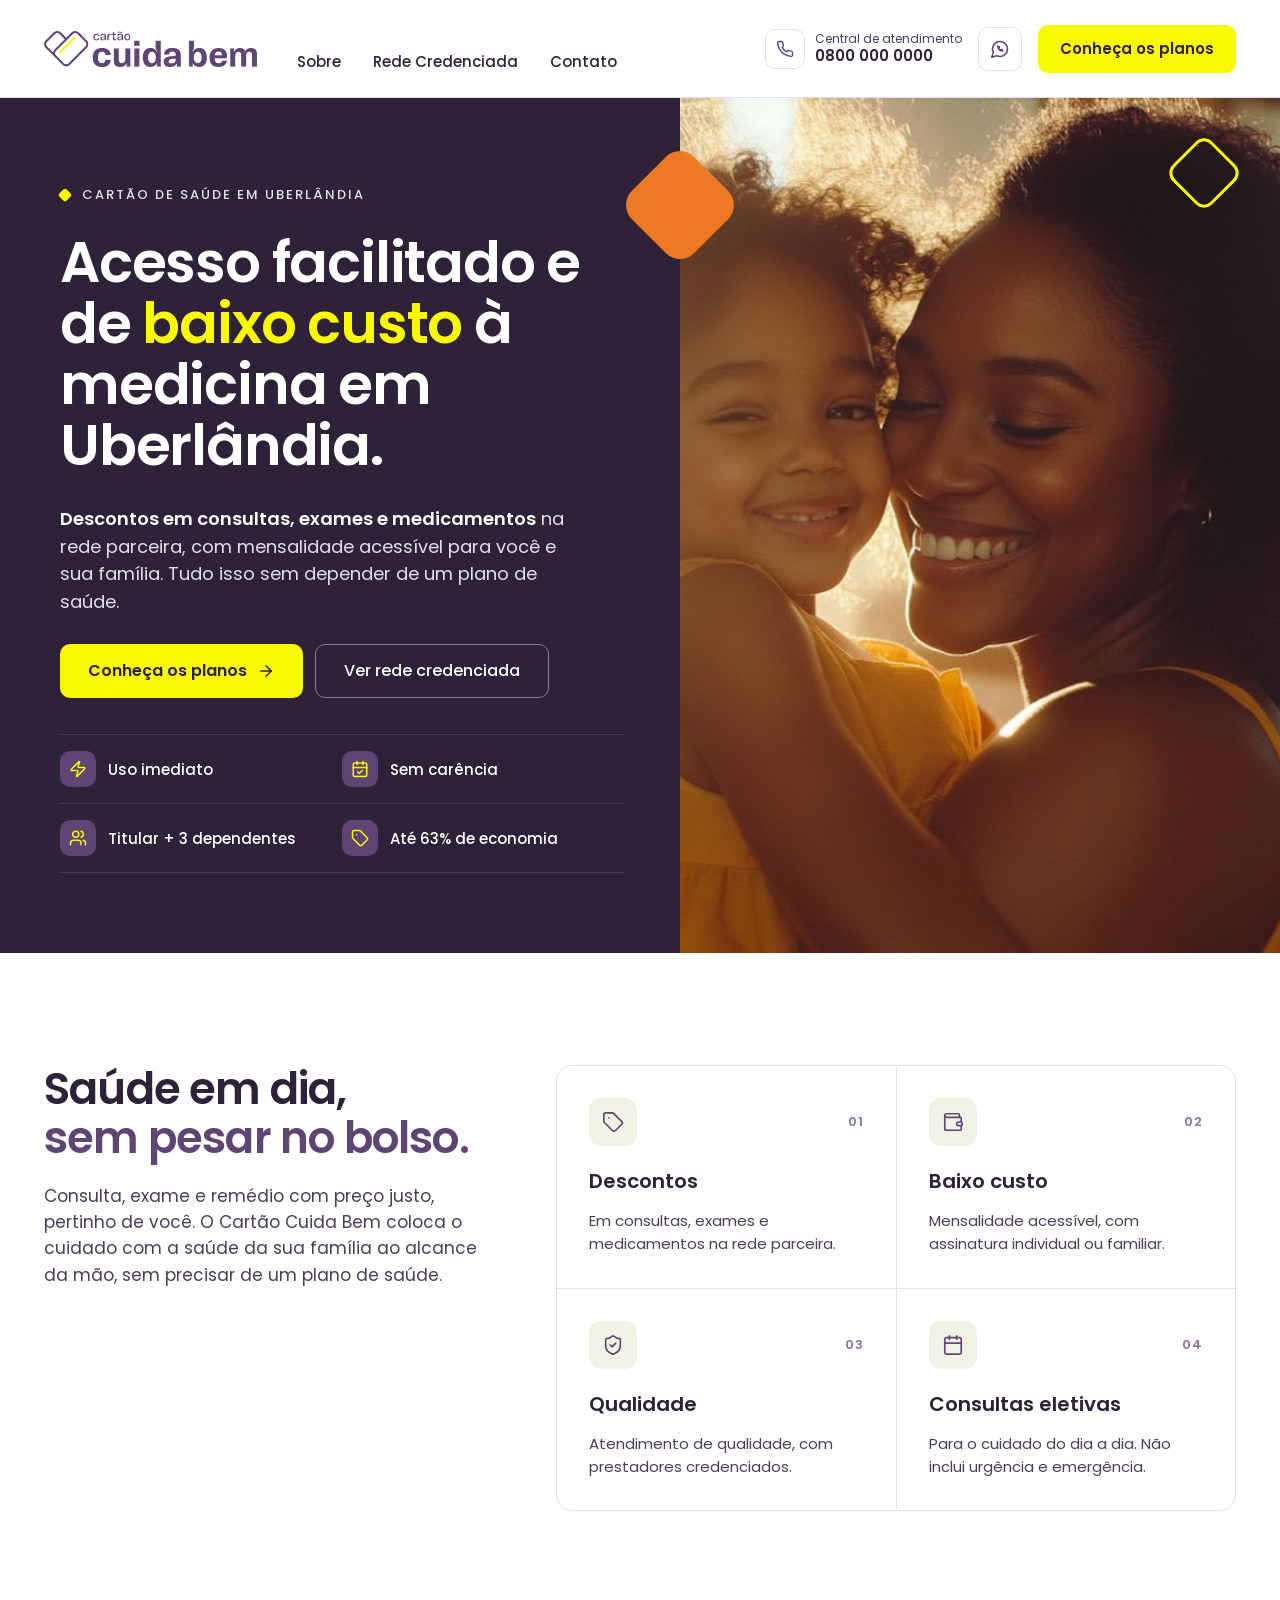
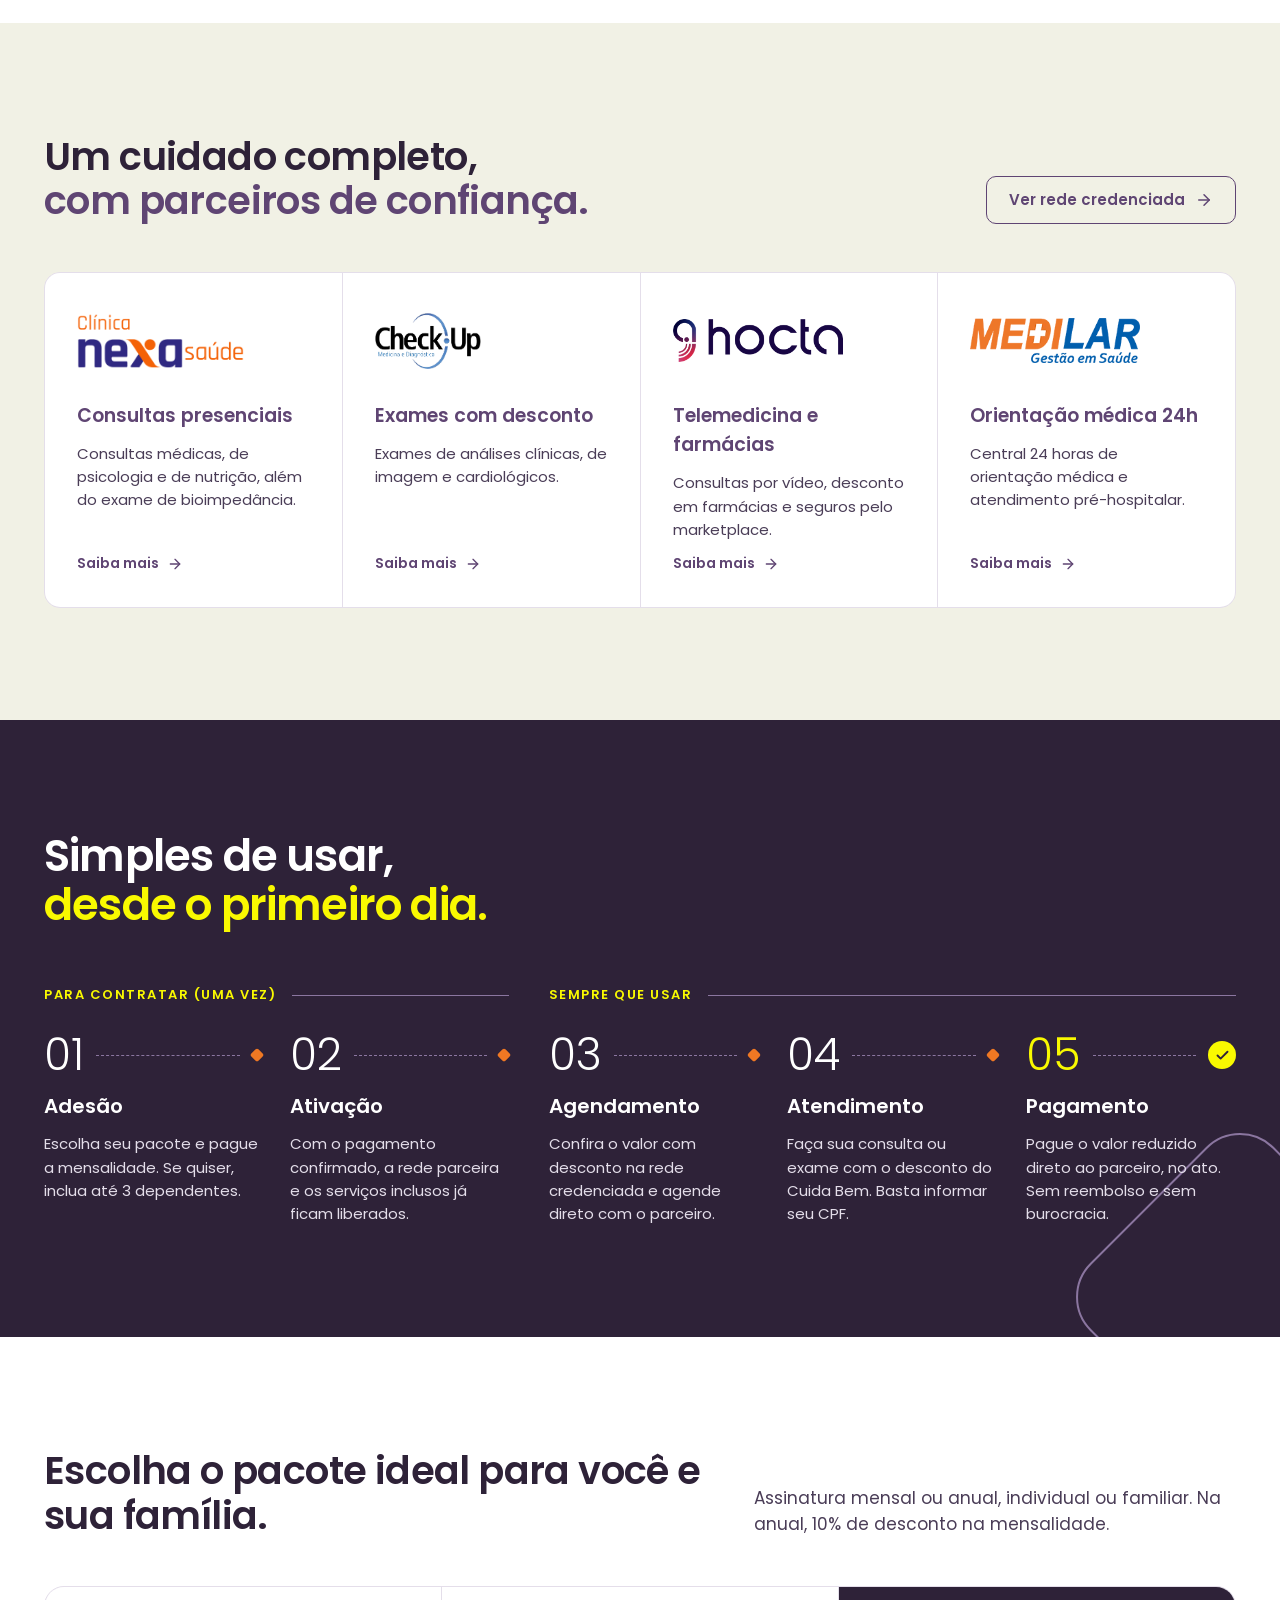
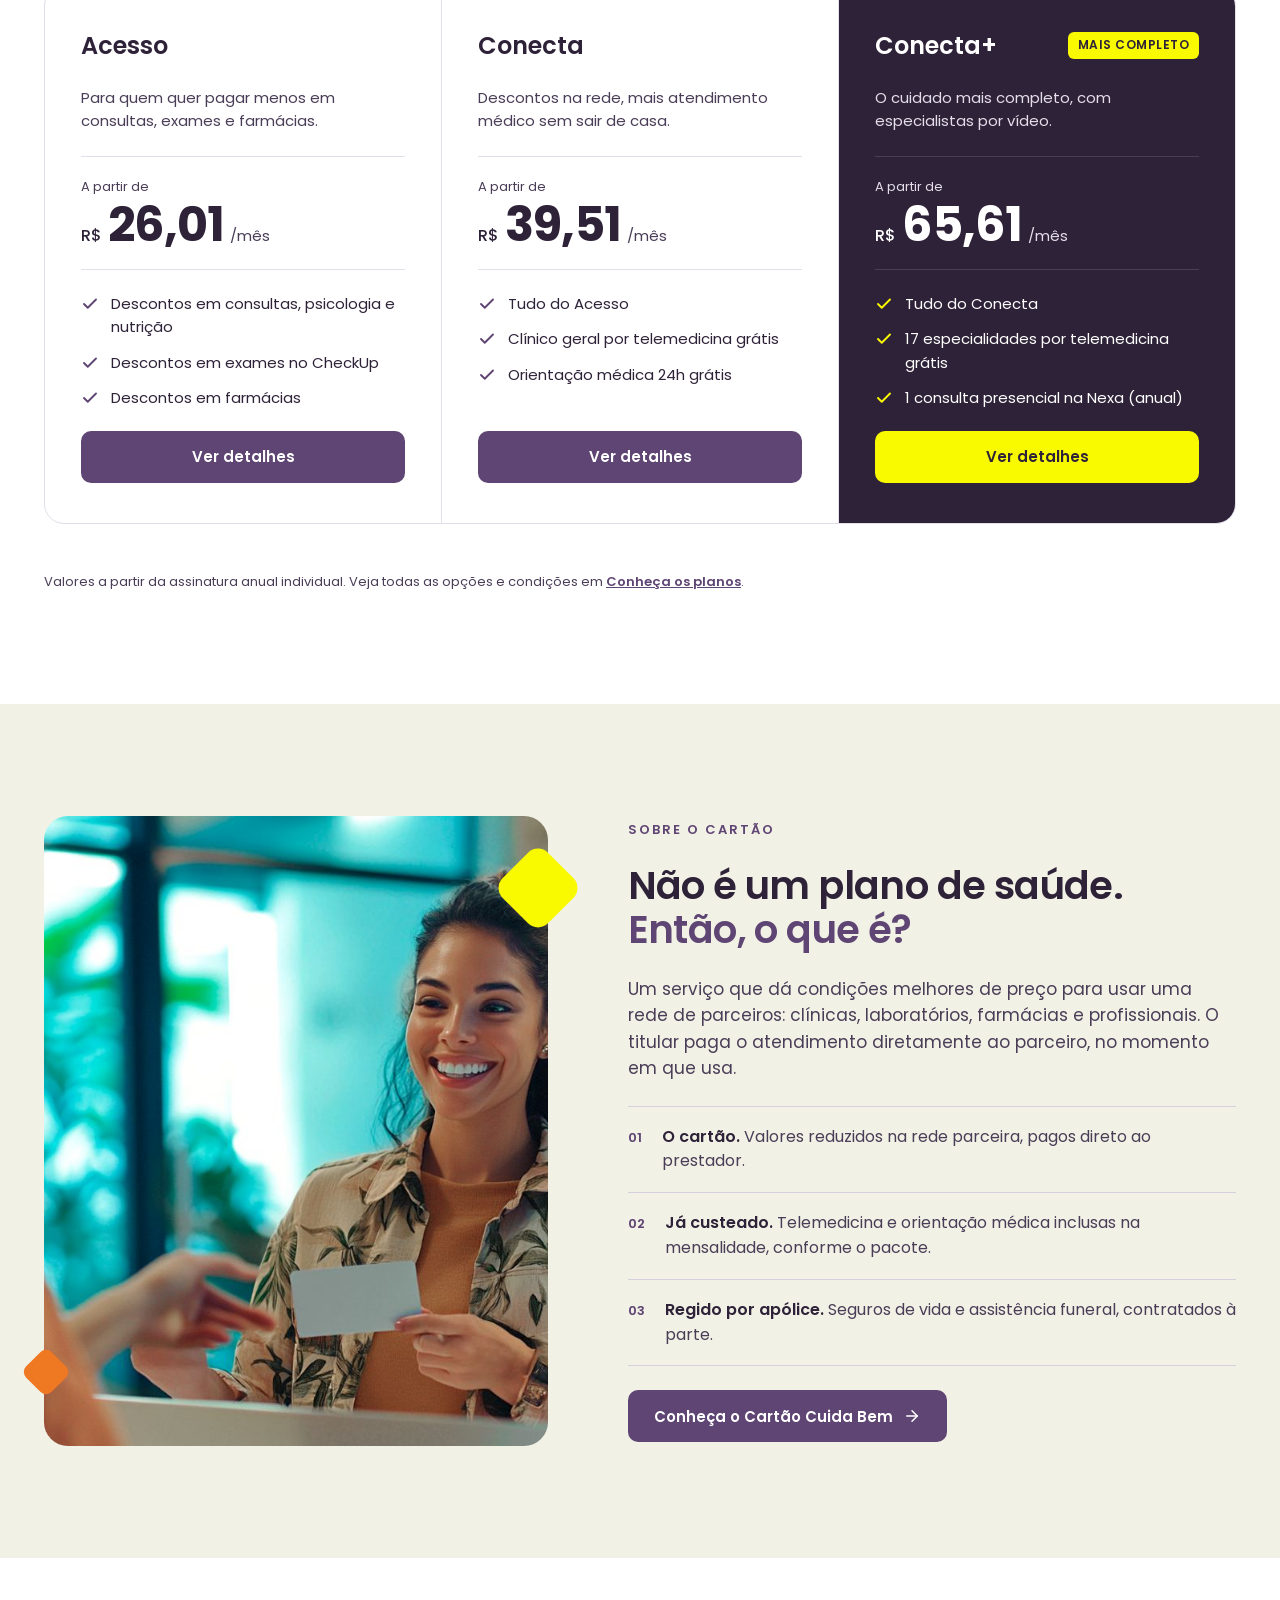
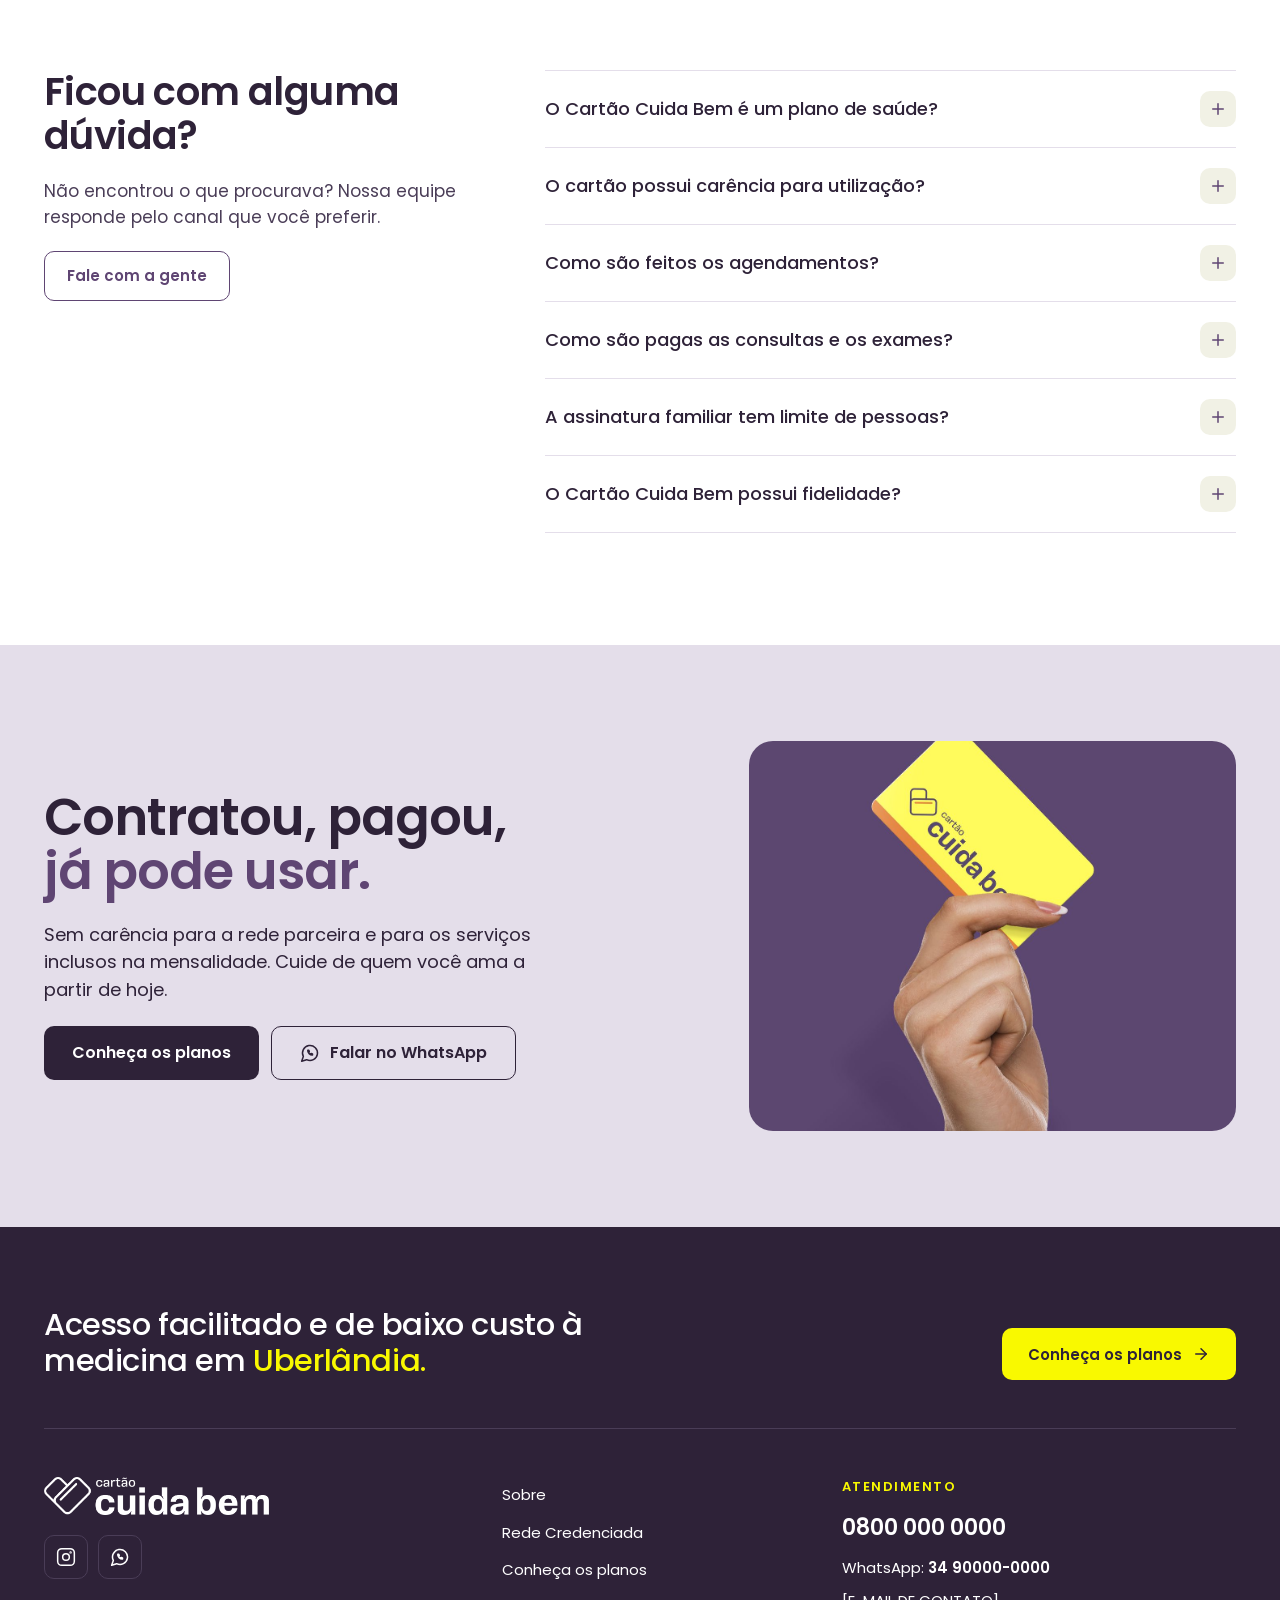
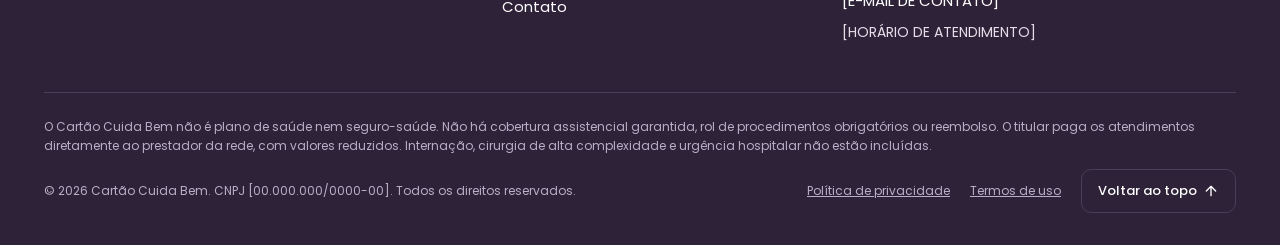
==== commit a2905afc: "Add files via upload" ====
--- a/index.html
+++ b/index.html
@@ -8,397 +8,386 @@
 <link rel="icon" type="image/png" href="assets/img/favicon.png">
 <link rel="preconnect" href="https://fonts.googleapis.com">
 <link rel="preconnect" href="https://fonts.gstatic.com" crossorigin>
-<link href="https://fonts.googleapis.com/css2?family=Poppins:wght@400;500;600;700;800&display=swap" rel="stylesheet">
+<link href="https://fonts.googleapis.com/css2?family=Poppins:wght@300;400;500;600;700&display=swap" rel="stylesheet">
 <link rel="stylesheet" href="assets/css/site.css">
 </head>
 <body>
-<div id="topo" style="width: 100%; background: #FFFFFF; font-family: 'Poppins', system-ui, sans-serif; color: #2E2238; line-height: 1.5">
-<header style="position: sticky; top: 0; z-index: 20; background: #FFFFFF; border-bottom: 1px solid #E4DEEA">
-<div style="max-width: 1240px; margin: 0 auto; padding: 14px 24px; box-sizing: border-box; display: flex; flex-wrap: wrap; align-items: center; gap: 12px 28px">
-<a href="index.html" aria-label="Cartão Cuida Bem, página inicial" style="display: block; flex: 0 0 auto"><img src="assets/img/logo-roxo.png" alt="Cartão Cuida Bem" style="height: 38px; display: block"></a>
-<nav aria-label="Menu principal" style="display: flex; flex-wrap: wrap; gap: 4px 28px; flex: 1 1 auto; justify-content: center">
-<a href="sobre.html" style="color: #2E2238; text-decoration: none; font-weight: 500; font-size: 15px; padding: 10px 0">Sobre</a>
-<a href="sobre.html#rede-credenciada" style="color: #2E2238; text-decoration: none; font-weight: 500; font-size: 15px; padding: 10px 0">Rede Credenciada</a>
-<a href="contato.html" style="color: #2E2238; text-decoration: none; font-weight: 500; font-size: 15px; padding: 10px 0">Contato</a>
+<div id="topo" style="width: 100%; background: #FFFFFF; font-family: 'Poppins', system-ui, sans-serif; color: #2E2238; line-height: 1.55">
+<header style="position: sticky; top: 0; z-index: 30; background: #FFFFFF; box-shadow: 0 1px 0 #E4DEEA">
+<div style="max-width: 1240px; margin: 0 auto; padding: 12px 24px; min-height: 80px; box-sizing: border-box; display: flex; flex-wrap: wrap; align-items: center; gap: 12px 40px">
+<a href="index.html" aria-label="Cartão Cuida Bem, página inicial" style="display: block; flex: 0 0 auto"><img src="assets/img/logo-roxo.png" alt="Cartão Cuida Bem" style="height: 36px; display: block"></a>
+<nav aria-label="Menu principal" style="display: flex; flex-wrap: wrap; gap: 4px 32px; flex: 1 1 auto; margin-top: 26px">
+<a href="sobre.html" style="color: #2E2238; text-decoration: none; font-weight: 500; font-size: 15px; padding: 12px 0">Sobre</a>
+<a href="sobre.html#rede-credenciada" style="color: #2E2238; text-decoration: none; font-weight: 500; font-size: 15px; padding: 12px 0">Rede Credenciada</a>
+<a href="contato.html" style="color: #2E2238; text-decoration: none; font-weight: 500; font-size: 15px; padding: 12px 0">Contato</a>
 </nav>
-<div style="display: flex; flex-wrap: wrap; align-items: center; gap: 10px 14px">
-<a href="tel:08000000000" style="display: flex; align-items: center; gap: 8px; color: #5F4573; text-decoration: none; font-weight: 600; font-size: 15px; padding: 10px 0">
-<svg aria-hidden="true" width="18" height="18" viewBox="0 0 24 24" fill="none" stroke="currentColor" stroke-width="2" stroke-linecap="round" stroke-linejoin="round"><path d="M22 16.92v3a2 2 0 0 1-2.18 2 19.79 19.79 0 0 1-8.63-3.07 19.5 19.5 0 0 1-6-6 19.79 19.79 0 0 1-3.07-8.67A2 2 0 0 1 4.11 2h3a2 2 0 0 1 2 1.72 12.84 12.84 0 0 0 .7 2.81 2 2 0 0 1-.45 2.11L8.09 9.91a16 16 0 0 0 6 6l1.27-1.27a2 2 0 0 1 2.11-.45 12.84 12.84 0 0 0 2.81.7A2 2 0 0 1 22 16.92z"></path></svg>
-0800 000 0000</a>
-<a href="https://wa.me/5534900000000" aria-label="Fale com a gente pelo WhatsApp" style="display: flex; align-items: center; justify-content: center; width: 44px; height: 44px; border-radius: 50%; background: #F1F1E5; color: #5F4573">
-<svg aria-hidden="true" width="22" height="22" viewBox="0 0 24 24" fill="none" stroke="currentColor" stroke-width="2" stroke-linecap="round" stroke-linejoin="round"><path d="M7.9 20A9 9 0 1 0 4 16.1L2 22Z"></path><path d="M9.5 9.5c.3 1.6 1.4 3 3 3.9l.9-.9 1.6.6v1.3c-2.9.3-6-2.8-5.7-5.7h1.3l.6 1.6z"></path></svg>
-</a>
-<a href="planos.html" style="display: inline-flex; align-items: center; min-height: 44px; padding: 0 22px; border-radius: 999px; background: #F9F900; color: #2E2238; font-weight: 700; font-size: 15px; text-decoration: none">Conheça os planos</a>
+<div style="display: flex; flex-wrap: wrap; align-items: center; gap: 12px 16px">
+<a href="tel:08000000000" style="display: flex; align-items: center; gap: 10px; text-decoration: none; color: #2E2238">
+<span style="display: flex; width: 40px; height: 40px; border-radius: 10px; border: 1px solid #E4DEEA; color: #5F4573; align-items: center; justify-content: center"><svg aria-hidden="true" width="18" height="18" viewBox="0 0 24 24" fill="none" stroke="currentColor" stroke-width="1.8" stroke-linecap="round" stroke-linejoin="round"><path d="M22 16.92v3a2 2 0 0 1-2.18 2 19.79 19.79 0 0 1-8.63-3.07 19.5 19.5 0 0 1-6-6 19.79 19.79 0 0 1-3.07-8.67A2 2 0 0 1 4.11 2h3a2 2 0 0 1 2 1.72 12.84 12.84 0 0 0 .7 2.81 2 2 0 0 1-.45 2.11L8.09 9.91a16 16 0 0 0 6 6l1.27-1.27a2 2 0 0 1 2.11-.45 12.84 12.84 0 0 0 2.81.7A2 2 0 0 1 22 16.92z"></path></svg></span>
+<span style="display: flex; flex-direction: column; line-height: 1.2"><span style="font-size: 12px; color: #4A3D57">Central de atendimento</span><strong style="font-size: 15px; font-weight: 600">0800 000 0000</strong></span>
+</a>
+<a href="https://wa.me/5534900000000" aria-label="Fale com a gente pelo WhatsApp" style="display: flex; align-items: center; justify-content: center; width: 44px; height: 44px; border-radius: 10px; border: 1px solid #E4DEEA; color: #5F4573">
+<svg aria-hidden="true" width="20" height="20" viewBox="0 0 24 24" fill="none" stroke="currentColor" stroke-width="1.8" stroke-linecap="round" stroke-linejoin="round"><path d="M7.9 20A9 9 0 1 0 4 16.1L2 22Z"></path><path d="M9.5 9.5c.3 1.6 1.4 3 3 3.9l.9-.9 1.6.6v1.3c-2.9.3-6-2.8-5.7-5.7h1.3l.6 1.6z"></path></svg>
+</a>
+<a href="planos.html" style="display: inline-flex; align-items: center; min-height: 48px; padding: 0 22px; border-radius: 10px; background: #F9F900; color: #2E2238; font-weight: 600; font-size: 15px; text-decoration: none">Conheça os planos</a>
 </div>
 </div>
 </header>
-<section style="background: #F1F1E5; overflow: hidden">
-<div style="max-width: 1240px; margin: 0 auto; padding: 64px 24px 72px; box-sizing: border-box; display: flex; flex-wrap: wrap; align-items: center; gap: 48px">
-<div style="flex: 1 1 480px; min-width: 0; display: flex; flex-direction: column; gap: 24px">
-<span style="align-self: flex-start; display: inline-flex; align-items: center; gap: 8px; padding: 6px 14px; border-radius: 999px; background: #FFFFFF; color: #5F4573; font-size: 14px; font-weight: 600">Cartão de saúde em Uberlândia</span>
-<h1 style="margin: 0; font-size: clamp(34px, 4.4vw, 58px); line-height: 1.1; font-weight: 700; color: #5F4573; letter-spacing: -0.5px">Acesso facilitado e de <span style="background: linear-gradient(transparent 62%, #F9F900 62%)">baixo custo</span> à medicina em Uberlândia.</h1>
-<p style="margin: 0; font-size: 19px; color: #2E2238; max-width: 560px"><strong style="color: #5F4573">Descontos em consultas, exames e medicamentos</strong> na rede parceira, com mensalidade acessível para você e sua família. Tudo isso sem depender de um plano de saúde.</p>
+<section style="background: #2E2238; color: #FFFFFF; position: relative; overflow: hidden">
+<div style="display: flex; flex-wrap: wrap; min-height: 640px">
+<div style="flex: 1 1 560px; min-width: 0; display: flex; justify-content: flex-end">
+<div style="width: 100%; max-width: 644px; padding: 88px 56px 80px 24px; box-sizing: border-box; display: flex; flex-direction: column; gap: 28px">
+<p style="margin: 0; display: flex; align-items: center; gap: 12px; font-size: 13px; font-weight: 500; letter-spacing: 2px; text-transform: uppercase; color: #E4DEEA"><span aria-hidden="true" style="width: 10px; height: 10px; border-radius: 2px; background: #F9F900; transform: rotate(45deg)"></span>Cartão de saúde em Uberlândia</p>
+<h1 style="margin: 0; font-size: clamp(36px, 4.4vw, 60px); line-height: 1.08; font-weight: 600; letter-spacing: -1.2px">Acesso facilitado e de <span style="color: #F9F900">baixo custo</span> à medicina em Uberlândia.</h1>
+<p style="margin: 0; font-size: 18px; color: #E4DEEA; max-width: 520px"><strong style="color: #FFFFFF; font-weight: 600">Descontos em consultas, exames e medicamentos</strong> na rede parceira, com mensalidade acessível para você e sua família. Tudo isso sem depender de um plano de saúde.</p>
 <div style="display: flex; flex-wrap: wrap; gap: 12px">
-<a href="planos.html" style="display: inline-flex; align-items: center; gap: 10px; min-height: 52px; padding: 0 28px; border-radius: 999px; background: #5F4573; color: #FFFFFF; font-weight: 600; font-size: 16px; text-decoration: none">Conheça os planos
+<a href="planos.html" style="display: inline-flex; align-items: center; gap: 10px; min-height: 54px; padding: 0 28px; border-radius: 10px; background: #F9F900; color: #2E2238; font-weight: 600; font-size: 16px; text-decoration: none">Conheça os planos
 <svg aria-hidden="true" width="18" height="18" viewBox="0 0 24 24" fill="none" stroke="currentColor" stroke-width="2" stroke-linecap="round" stroke-linejoin="round"><path d="M5 12h14"></path><path d="m12 5 7 7-7 7"></path></svg></a>
-<a href="sobre.html#rede-credenciada" style="display: inline-flex; align-items: center; min-height: 52px; padding: 0 28px; border-radius: 999px; border: 2px solid #5F4573; color: #5F4573; font-weight: 600; font-size: 16px; text-decoration: none; box-sizing: border-box">Ver rede credenciada</a>
-</div>
-<div style="display: grid; grid-template-columns: repeat(auto-fit, minmax(min(100%, 220px), 1fr)); gap: 14px 24px; padding-top: 8px; max-width: 520px">
-<div style="display: flex; align-items: center; gap: 10px; font-size: 15px; font-weight: 500">
-<span style="display: flex; width: 36px; height: 36px; border-radius: 10px; background: #5F4573; color: #F9F900; align-items: center; justify-content: center"><svg aria-hidden="true" width="18" height="18" viewBox="0 0 24 24" fill="none" stroke="currentColor" stroke-width="2" stroke-linecap="round" stroke-linejoin="round"><path d="M4 14a1 1 0 0 1-.78-1.63l9.9-10.2a.5.5 0 0 1 .86.46l-1.92 6.02A1 1 0 0 0 13 10h7a1 1 0 0 1 .78 1.63l-9.9 10.2a.5.5 0 0 1-.86-.46l1.92-6.02A1 1 0 0 0 11 14z"></path></svg></span>Uso imediato</div>
-<div style="display: flex; align-items: center; gap: 10px; font-size: 15px; font-weight: 500">
-<span style="display: flex; width: 36px; height: 36px; border-radius: 10px; background: #5F4573; color: #F9F900; align-items: center; justify-content: center"><svg aria-hidden="true" width="18" height="18" viewBox="0 0 24 24" fill="none" stroke="currentColor" stroke-width="2" stroke-linecap="round" stroke-linejoin="round"><rect width="18" height="18" x="3" y="4" rx="2"></rect><path d="M16 2v4M8 2v4M3 10h18"></path><path d="m9 16 2 2 4-4"></path></svg></span>Sem carência</div>
-<div style="display: flex; align-items: center; gap: 10px; font-size: 15px; font-weight: 500">
-<span style="display: flex; width: 36px; height: 36px; border-radius: 10px; background: #5F4573; color: #F9F900; align-items: center; justify-content: center"><svg aria-hidden="true" width="18" height="18" viewBox="0 0 24 24" fill="none" stroke="currentColor" stroke-width="2" stroke-linecap="round" stroke-linejoin="round"><path d="M16 21v-2a4 4 0 0 0-4-4H6a4 4 0 0 0-4 4v2"></path><circle cx="9" cy="7" r="4"></circle><path d="M22 21v-2a4 4 0 0 0-3-3.87M16 3.13a4 4 0 0 1 0 7.75"></path></svg></span>Titular + 3 dependentes</div>
-<div style="display: flex; align-items: center; gap: 10px; font-size: 15px; font-weight: 500">
-<span style="display: flex; width: 36px; height: 36px; border-radius: 10px; background: #5F4573; color: #F9F900; align-items: center; justify-content: center"><svg aria-hidden="true" width="18" height="18" viewBox="0 0 24 24" fill="none" stroke="currentColor" stroke-width="2" stroke-linecap="round" stroke-linejoin="round"><path d="M12.586 2.586A2 2 0 0 0 11.172 2H4a2 2 0 0 0-2 2v7.172a2 2 0 0 0 .586 1.414l8.704 8.704a2.426 2.426 0 0 0 3.42 0l6.58-6.58a2.426 2.426 0 0 0 0-3.42z"></path><circle cx="7.5" cy="7.5" r=".5"></circle></svg></span>Até 63% de economia</div>
-</div>
-</div>
-<div style="flex: 1 1 380px; max-width: 520px; min-width: 0; margin: 0 auto">
-<div style="position: relative; width: 100%; aspect-ratio: 1 / 1">
-<div aria-hidden="true" style="position: absolute; right: 2%; top: 0; width: 38%; height: 38%; border-radius: 22%; background: #EF7823; transform: rotate(45deg)"></div>
-<div aria-hidden="true" style="position: absolute; left: 0; bottom: 6%; width: 20%; height: 20%; border-radius: 22%; background: #5F4573; transform: rotate(45deg)"></div>
-<div style="position: absolute; left: 14.6%; top: 14.6%; width: 70.7%; height: 70.7%; border-radius: 18%; overflow: hidden; transform: rotate(45deg)">
-<img src="assets/img/hero.jpg" alt="Mãe e filha sorrindo abraçadas em casa" style="position: absolute; left: -21%; top: -21%; width: 142%; height: 142%; object-fit: cover; transform: rotate(-45deg)">
-</div>
-</div>
+<a href="sobre.html#rede-credenciada" style="display: inline-flex; align-items: center; min-height: 54px; padding: 0 28px; border-radius: 10px; border: 1.5px solid #8B76A0; color: #FFFFFF; font-weight: 500; font-size: 16px; text-decoration: none; box-sizing: border-box">Ver rede credenciada</a>
+</div>
+<div style="display: grid; grid-template-columns: repeat(auto-fit, minmax(min(100%, 210px), 1fr)); border-top: 1px solid #4A3D57; margin-top: 8px">
+<div style="display: flex; align-items: center; gap: 12px; padding: 16px 0; border-bottom: 1px solid #4A3D57; font-size: 15px; font-weight: 500">
+<span style="display: flex; flex: 0 0 auto; width: 36px; height: 36px; border-radius: 10px; background: #5F4573; color: #F9F900; align-items: center; justify-content: center"><svg aria-hidden="true" width="18" height="18" viewBox="0 0 24 24" fill="none" stroke="currentColor" stroke-width="2" stroke-linecap="round" stroke-linejoin="round"><path d="M4 14a1 1 0 0 1-.78-1.63l9.9-10.2a.5.5 0 0 1 .86.46l-1.92 6.02A1 1 0 0 0 13 10h7a1 1 0 0 1 .78 1.63l-9.9 10.2a.5.5 0 0 1-.86-.46l1.92-6.02A1 1 0 0 0 11 14z"></path><path d=""></path><path d=""></path></svg></span>Uso imediato</div>
+<div style="display: flex; align-items: center; gap: 12px; padding: 16px 0; border-bottom: 1px solid #4A3D57; font-size: 15px; font-weight: 500">
+<span style="display: flex; flex: 0 0 auto; width: 36px; height: 36px; border-radius: 10px; background: #5F4573; color: #F9F900; align-items: center; justify-content: center"><svg aria-hidden="true" width="18" height="18" viewBox="0 0 24 24" fill="none" stroke="currentColor" stroke-width="2" stroke-linecap="round" stroke-linejoin="round"><path d="M5 4h14a2 2 0 0 1 2 2v14a2 2 0 0 1-2 2H5a2 2 0 0 1-2-2V6a2 2 0 0 1 2-2z"></path><path d="M16 2v4M8 2v4M3 10h18"></path><path d="m9 16 2 2 4-4"></path></svg></span>Sem carência</div>
+<div style="display: flex; align-items: center; gap: 12px; padding: 16px 0; border-bottom: 1px solid #4A3D57; font-size: 15px; font-weight: 500">
+<span style="display: flex; flex: 0 0 auto; width: 36px; height: 36px; border-radius: 10px; background: #5F4573; color: #F9F900; align-items: center; justify-content: center"><svg aria-hidden="true" width="18" height="18" viewBox="0 0 24 24" fill="none" stroke="currentColor" stroke-width="2" stroke-linecap="round" stroke-linejoin="round"><path d="M16 21v-2a4 4 0 0 0-4-4H6a4 4 0 0 0-4 4v2"></path><path d="M13 7a4 4 0 1 1-8 0 4 4 0 0 1 8 0"></path><path d="M22 21v-2a4 4 0 0 0-3-3.87M16 3.13a4 4 0 0 1 0 7.75"></path></svg></span>Titular + 3 dependentes</div>
+<div style="display: flex; align-items: center; gap: 12px; padding: 16px 0; border-bottom: 1px solid #4A3D57; font-size: 15px; font-weight: 500">
+<span style="display: flex; flex: 0 0 auto; width: 36px; height: 36px; border-radius: 10px; background: #5F4573; color: #F9F900; align-items: center; justify-content: center"><svg aria-hidden="true" width="18" height="18" viewBox="0 0 24 24" fill="none" stroke="currentColor" stroke-width="2" stroke-linecap="round" stroke-linejoin="round"><path d="M12.586 2.586A2 2 0 0 0 11.172 2H4a2 2 0 0 0-2 2v7.172a2 2 0 0 0 .586 1.414l8.704 8.704a2.426 2.426 0 0 0 3.42 0l6.58-6.58a2.426 2.426 0 0 0 0-3.42z"></path><path d="M7.5 7.5h.01"></path><path d=""></path></svg></span>Até 63% de economia</div>
+</div>
+</div>
+</div>
+<div style="flex: 1 1 480px; min-width: 0; position: relative; min-height: 440px">
+<img src="assets/img/hero.jpg" alt="Mãe e filha sorrindo abraçadas em casa" style="position: absolute; inset: 0; width: 100%; height: 100%; object-fit: cover">
+<div aria-hidden="true" style="position: absolute; left: -44px; top: 64px; width: 88px; height: 88px; border-radius: 20px; background: #EF7823; transform: rotate(45deg)"></div>
+<div aria-hidden="true" style="position: absolute; right: 48px; top: 48px; width: 56px; height: 56px; border-radius: 12px; border: 3px solid #F9F900; transform: rotate(45deg)"></div>
 </div>
 </div>
 </section>
 <section style="background: #FFFFFF">
-<div style="max-width: 1240px; margin: 0 auto; padding: 96px 24px; box-sizing: border-box; display: flex; flex-direction: column; gap: 48px">
-<div style="display: flex; flex-wrap: wrap; align-items: flex-end; justify-content: space-between; gap: 24px">
-<h2 style="margin: 0; flex: 1 1 520px; min-width: 0; font-size: clamp(28px, 3.2vw, 44px); line-height: 1.15; font-weight: 700; color: #2E2238">Saúde em dia, <span style="color: #5F4573">sem pesar no bolso.</span></h2>
-<p style="margin: 0; flex: 1 1 380px; min-width: 0; font-size: 18px; color: #4A3D57">Consulta, exame e remédio com preço justo, pertinho de você. O Cartão Cuida Bem coloca o cuidado com a saúde da sua família ao alcance da mão, sem precisar de um plano de saúde.</p>
-</div>
-<div style="display: flex; flex-wrap: wrap; gap: 20px">
-<div style="flex: 1 1 500px; min-width: 0; display: flex; flex-wrap: wrap; gap: 20px">
-<div style="flex: 1 1 220px; min-width: 0; box-sizing: border-box; background: #F1F1E5; border-radius: 24px; padding: 28px; display: flex; flex-direction: column; gap: 12px">
-<div style="width: 52px; height: 52px; border-radius: 14px; background: #F9F900; color: #5F4573; display: flex; align-items: center; justify-content: center"><svg aria-hidden="true" width="26" height="26" viewBox="0 0 24 24" fill="none" stroke="currentColor" stroke-width="2" stroke-linecap="round" stroke-linejoin="round"><path d="M12.586 2.586A2 2 0 0 0 11.172 2H4a2 2 0 0 0-2 2v7.172a2 2 0 0 0 .586 1.414l8.704 8.704a2.426 2.426 0 0 0 3.42 0l6.58-6.58a2.426 2.426 0 0 0 0-3.42z"></path><circle cx="7.5" cy="7.5" r=".5"></circle></svg></div>
-<h3 style="margin: 0; font-size: 21px; font-weight: 700; color: #5F4573">Descontos</h3>
-<p style="margin: 0; font-size: 15px">Em consultas, exames e medicamentos na rede parceira.</p>
-</div>
-<div style="flex: 1 1 220px; min-width: 0; box-sizing: border-box; background: #F1F1E5; border-radius: 24px; padding: 28px; display: flex; flex-direction: column; gap: 12px">
-<div style="width: 52px; height: 52px; border-radius: 14px; background: #F9F900; color: #5F4573; display: flex; align-items: center; justify-content: center"><svg aria-hidden="true" width="26" height="26" viewBox="0 0 24 24" fill="none" stroke="currentColor" stroke-width="2" stroke-linecap="round" stroke-linejoin="round"><path d="M19 7V4a1 1 0 0 0-1-1H5a2 2 0 0 0 0 4h15a1 1 0 0 1 1 1v4h-3a2 2 0 0 0 0 4h3a1 1 0 0 0 1-1v-2a1 1 0 0 0-1-1"></path><path d="M3 5v14a2 2 0 0 0 2 2h15a1 1 0 0 0 1-1v-4"></path></svg></div>
-<h3 style="margin: 0; font-size: 21px; font-weight: 700; color: #5F4573">Baixo custo</h3>
-<p style="margin: 0; font-size: 15px">Mensalidade acessível, com assinatura individual ou familiar.</p>
-</div>
-</div>
-<div style="flex: 1 1 500px; min-width: 0; display: flex; flex-wrap: wrap; gap: 20px">
-<div style="flex: 1 1 220px; min-width: 0; box-sizing: border-box; background: #F1F1E5; border-radius: 24px; padding: 28px; display: flex; flex-direction: column; gap: 12px">
-<div style="width: 52px; height: 52px; border-radius: 14px; background: #F9F900; color: #5F4573; display: flex; align-items: center; justify-content: center"><svg aria-hidden="true" width="26" height="26" viewBox="0 0 24 24" fill="none" stroke="currentColor" stroke-width="2" stroke-linecap="round" stroke-linejoin="round"><path d="M20 13c0 5-3.5 7.5-7.66 8.95a1 1 0 0 1-.67-.01C7.5 20.5 4 18 4 13V6a1 1 0 0 1 1-1c2 0 4.5-1.2 6.24-2.72a1.17 1.17 0 0 1 1.52 0C14.51 3.81 17 5 19 5a1 1 0 0 1 1 1z"></path><path d="m9 12 2 2 4-4"></path></svg></div>
-<h3 style="margin: 0; font-size: 21px; font-weight: 700; color: #5F4573">Qualidade</h3>
-<p style="margin: 0; font-size: 15px">Atendimento de qualidade, com prestadores credenciados.</p>
-</div>
-<div style="flex: 1 1 220px; min-width: 0; box-sizing: border-box; background: #F1F1E5; border-radius: 24px; padding: 28px; display: flex; flex-direction: column; gap: 12px">
-<div style="width: 52px; height: 52px; border-radius: 14px; background: #F9F900; color: #5F4573; display: flex; align-items: center; justify-content: center"><svg aria-hidden="true" width="26" height="26" viewBox="0 0 24 24" fill="none" stroke="currentColor" stroke-width="2" stroke-linecap="round" stroke-linejoin="round"><rect width="18" height="18" x="3" y="4" rx="2"></rect><path d="M16 2v4M8 2v4M3 10h18"></path></svg></div>
-<h3 style="margin: 0; font-size: 21px; font-weight: 700; color: #5F4573">Consultas eletivas</h3>
-<p style="margin: 0; font-size: 15px">Para o cuidado do dia a dia. Não inclui urgência e emergência.</p>
-</div>
+<div style="max-width: 1240px; margin: 0 auto; padding: 112px 24px; box-sizing: border-box; display: flex; flex-wrap: wrap; gap: 56px 72px; align-items: flex-start">
+<div style="flex: 1 1 360px; min-width: 0; display: flex; flex-direction: column; gap: 20px">
+<h2 style="margin: 0; font-size: clamp(32px, 3.4vw, 46px); line-height: 1.12; font-weight: 600; letter-spacing: -0.8px">Saúde em dia, <span style="color: #5F4573"><br>sem pesar no bolso.</span></h2>
+<p style="margin: 0; font-size: 17px; color: #4A3D57">Consulta, exame e remédio com preço justo, pertinho de você. O Cartão Cuida Bem coloca o cuidado com a saúde da sua família ao alcance da mão, sem precisar de um plano de saúde.</p>
+</div>
+<div style="flex: 1.5 1 560px; min-width: 0; display: grid; grid-template-columns: repeat(auto-fit, minmax(min(100%, 250px), 1fr)); gap: 1px; background: #E4DEEA; border: 1px solid #E4DEEA; border-radius: 16px; overflow: hidden">
+<div style="background: #FFFFFF; padding: 32px; display: flex; flex-direction: column; gap: 12px">
+<div style="display: flex; align-items: center; justify-content: space-between">
+<span style="display: flex; width: 48px; height: 48px; border-radius: 12px; background: #F1F1E5; color: #5F4573; align-items: center; justify-content: center"><svg aria-hidden="true" width="22" height="22" viewBox="0 0 24 24" fill="none" stroke="currentColor" stroke-width="1.8" stroke-linecap="round" stroke-linejoin="round"><path d="M12.586 2.586A2 2 0 0 0 11.172 2H4a2 2 0 0 0-2 2v7.172a2 2 0 0 0 .586 1.414l8.704 8.704a2.426 2.426 0 0 0 3.42 0l6.58-6.58a2.426 2.426 0 0 0 0-3.42z"></path><path d="M7.5 7.5h.01"></path></svg></span>
+<span style="font-size: 13px; font-weight: 600; color: #8B76A0; letter-spacing: 1px">01</span>
+</div>
+<h3 style="margin: 8px 0 0; font-size: 20px; font-weight: 600; color: #2E2238">Descontos</h3>
+<p style="margin: 0; font-size: 15px; color: #4A3D57">Em consultas, exames e medicamentos na rede parceira.</p>
+</div>
+<div style="background: #FFFFFF; padding: 32px; display: flex; flex-direction: column; gap: 12px">
+<div style="display: flex; align-items: center; justify-content: space-between">
+<span style="display: flex; width: 48px; height: 48px; border-radius: 12px; background: #F1F1E5; color: #5F4573; align-items: center; justify-content: center"><svg aria-hidden="true" width="22" height="22" viewBox="0 0 24 24" fill="none" stroke="currentColor" stroke-width="1.8" stroke-linecap="round" stroke-linejoin="round"><path d="M19 7V4a1 1 0 0 0-1-1H5a2 2 0 0 0 0 4h15a1 1 0 0 1 1 1v4h-3a2 2 0 0 0 0 4h3a1 1 0 0 0 1-1v-2a1 1 0 0 0-1-1"></path><path d="M3 5v14a2 2 0 0 0 2 2h15a1 1 0 0 0 1-1v-4"></path></svg></span>
+<span style="font-size: 13px; font-weight: 600; color: #8B76A0; letter-spacing: 1px">02</span>
+</div>
+<h3 style="margin: 8px 0 0; font-size: 20px; font-weight: 600; color: #2E2238">Baixo custo</h3>
+<p style="margin: 0; font-size: 15px; color: #4A3D57">Mensalidade acessível, com assinatura individual ou familiar.</p>
+</div>
+<div style="background: #FFFFFF; padding: 32px; display: flex; flex-direction: column; gap: 12px">
+<div style="display: flex; align-items: center; justify-content: space-between">
+<span style="display: flex; width: 48px; height: 48px; border-radius: 12px; background: #F1F1E5; color: #5F4573; align-items: center; justify-content: center"><svg aria-hidden="true" width="22" height="22" viewBox="0 0 24 24" fill="none" stroke="currentColor" stroke-width="1.8" stroke-linecap="round" stroke-linejoin="round"><path d="M20 13c0 5-3.5 7.5-7.66 8.95a1 1 0 0 1-.67-.01C7.5 20.5 4 18 4 13V6a1 1 0 0 1 1-1c2 0 4.5-1.2 6.24-2.72a1.17 1.17 0 0 1 1.52 0C14.51 3.81 17 5 19 5a1 1 0 0 1 1 1z"></path><path d="m9 12 2 2 4-4"></path></svg></span>
+<span style="font-size: 13px; font-weight: 600; color: #8B76A0; letter-spacing: 1px">03</span>
+</div>
+<h3 style="margin: 8px 0 0; font-size: 20px; font-weight: 600; color: #2E2238">Qualidade</h3>
+<p style="margin: 0; font-size: 15px; color: #4A3D57">Atendimento de qualidade, com prestadores credenciados.</p>
+</div>
+<div style="background: #FFFFFF; padding: 32px; display: flex; flex-direction: column; gap: 12px">
+<div style="display: flex; align-items: center; justify-content: space-between">
+<span style="display: flex; width: 48px; height: 48px; border-radius: 12px; background: #F1F1E5; color: #5F4573; align-items: center; justify-content: center"><svg aria-hidden="true" width="22" height="22" viewBox="0 0 24 24" fill="none" stroke="currentColor" stroke-width="1.8" stroke-linecap="round" stroke-linejoin="round"><path d="M5 4h14a2 2 0 0 1 2 2v14a2 2 0 0 1-2 2H5a2 2 0 0 1-2-2V6a2 2 0 0 1 2-2z"></path><path d="M16 2v4M8 2v4M3 10h18"></path></svg></span>
+<span style="font-size: 13px; font-weight: 600; color: #8B76A0; letter-spacing: 1px">04</span>
+</div>
+<h3 style="margin: 8px 0 0; font-size: 20px; font-weight: 600; color: #2E2238">Consultas eletivas</h3>
+<p style="margin: 0; font-size: 15px; color: #4A3D57">Para o cuidado do dia a dia. Não inclui urgência e emergência.</p>
 </div>
 </div>
 </div>
 </section>
 <section style="background: #F1F1E5">
-<div style="max-width: 1240px; margin: 0 auto; padding: 96px 24px; box-sizing: border-box; display: flex; flex-direction: column; gap: 40px">
+<div style="max-width: 1240px; margin: 0 auto; padding: 112px 24px; box-sizing: border-box; display: flex; flex-direction: column; gap: 48px">
 <div style="display: flex; flex-wrap: wrap; align-items: flex-end; justify-content: space-between; gap: 20px">
-<h2 style="margin: 0; flex: 1 1 560px; min-width: 0; font-size: clamp(28px, 3vw, 40px); line-height: 1.2; font-weight: 700; color: #2E2238">Um cuidado completo, com parceiros de confiança.</h2>
-<a href="sobre.html#rede-credenciada" style="display: inline-flex; align-items: center; gap: 10px; min-height: 48px; padding: 0 24px; border-radius: 999px; background: #5F4573; color: #FFFFFF; font-weight: 600; font-size: 15px; text-decoration: none">Ver rede credenciada
+<h2 style="margin: 0; flex: 1 1 560px; min-width: 0; font-size: clamp(30px, 3vw, 42px); line-height: 1.15; font-weight: 600; letter-spacing: -0.6px">Um cuidado completo, <span style="color: #5F4573"><br>com parceiros de confiança.</span></h2>
+<a href="sobre.html#rede-credenciada" style="display: inline-flex; align-items: center; gap: 10px; min-height: 48px; padding: 0 22px; border-radius: 10px; border: 1.5px solid #5F4573; color: #5F4573; font-weight: 600; font-size: 15px; text-decoration: none; box-sizing: border-box">Ver rede credenciada
 <svg aria-hidden="true" width="18" height="18" viewBox="0 0 24 24" fill="none" stroke="currentColor" stroke-width="2" stroke-linecap="round" stroke-linejoin="round"><path d="M5 12h14"></path><path d="m12 5 7 7-7 7"></path></svg></a>
 </div>
-<div style="display: flex; flex-wrap: wrap; gap: 20px">
-<a href="sobre.html#rede-credenciada" style="flex: 1 1 240px; min-width: 0; display: flex; flex-direction: column; background: #FFFFFF; border-radius: 24px; overflow: hidden; text-decoration: none; color: #2E2238">
-<div style="height: 140px; display: flex; align-items: center; justify-content: center; padding: 24px; box-sizing: border-box; border-bottom: 1px solid #E4DEEA"><img src="assets/img/p-nexa.png" alt="Clínica Nexa" style="max-height: 72px; max-width: 80%; object-fit: contain"></div>
-<div style="padding: 24px; display: flex; flex-direction: column; gap: 8px">
-<h3 style="margin: 0; font-size: 19px; font-weight: 700; color: #5F4573">Consultas presenciais</h3>
-<p style="margin: 0; font-size: 15px; color: #4A3D57">Consultas médicas, de psicologia e de nutrição, além do exame de bioimpedância.</p>
-</div>
-</a>
-<a href="sobre.html#rede-credenciada" style="flex: 1 1 240px; min-width: 0; display: flex; flex-direction: column; background: #FFFFFF; border-radius: 24px; overflow: hidden; text-decoration: none; color: #2E2238">
-<div style="height: 140px; display: flex; align-items: center; justify-content: center; padding: 24px; box-sizing: border-box; border-bottom: 1px solid #E4DEEA"><img src="assets/img/p-checkup.png" alt="CheckUp" style="max-height: 72px; max-width: 80%; object-fit: contain"></div>
-<div style="padding: 24px; display: flex; flex-direction: column; gap: 8px">
-<h3 style="margin: 0; font-size: 19px; font-weight: 700; color: #5F4573">Exames com desconto</h3>
-<p style="margin: 0; font-size: 15px; color: #4A3D57">Exames de análises clínicas, de imagem e cardiológicos.</p>
-</div>
-</a>
-<a href="sobre.html#rede-credenciada" style="flex: 1 1 240px; min-width: 0; display: flex; flex-direction: column; background: #FFFFFF; border-radius: 24px; overflow: hidden; text-decoration: none; color: #2E2238">
-<div style="height: 140px; display: flex; align-items: center; justify-content: center; padding: 24px; box-sizing: border-box; border-bottom: 1px solid #E4DEEA"><img src="assets/img/p-hocta.png" alt="Hocta" style="max-height: 72px; max-width: 80%; object-fit: contain"></div>
-<div style="padding: 24px; display: flex; flex-direction: column; gap: 8px">
-<h3 style="margin: 0; font-size: 19px; font-weight: 700; color: #5F4573">Telemedicina e farmácias</h3>
-<p style="margin: 0; font-size: 15px; color: #4A3D57">Consultas por vídeo, desconto em farmácias e seguros pelo marketplace.</p>
-</div>
-</a>
-<a href="sobre.html#rede-credenciada" style="flex: 1 1 240px; min-width: 0; display: flex; flex-direction: column; background: #FFFFFF; border-radius: 24px; overflow: hidden; text-decoration: none; color: #2E2238">
-<div style="height: 140px; display: flex; align-items: center; justify-content: center; padding: 24px; box-sizing: border-box; border-bottom: 1px solid #E4DEEA"><img src="assets/img/p-medilar.png" alt="Medilar" style="max-height: 72px; max-width: 80%; object-fit: contain"></div>
-<div style="padding: 24px; display: flex; flex-direction: column; gap: 8px">
-<h3 style="margin: 0; font-size: 19px; font-weight: 700; color: #5F4573">Orientação médica 24h</h3>
-<p style="margin: 0; font-size: 15px; color: #4A3D57">Central 24 horas de orientação médica e atendimento pré-hospitalar.</p>
-</div>
-</a>
-</div>
-</div>
-</section>
-<section style="background: #FFFFFF">
-<div style="max-width: 1240px; margin: 0 auto; padding: 96px 24px; box-sizing: border-box; display: flex; flex-direction: column; gap: 48px">
-<div style="text-align: center; max-width: 720px; margin: 0 auto">
-<h2 style="margin: 0; font-size: clamp(28px, 3vw, 40px); line-height: 1.2; font-weight: 700; color: #2E2238">Simples de usar,<br><span style="color: #5F4573">desde o primeiro dia.</span></h2>
-</div>
-<div style="display: flex; flex-wrap: wrap; gap: 28px 24px">
-<div style="flex: 2 1 400px; min-width: 0; display: flex; flex-direction: column; gap: 14px">
-<p style="margin: 0; align-self: flex-start; display: inline-flex; align-items: center; gap: 8px; padding: 6px 16px; border-radius: 999px; background: #F9F900; color: #2E2238; font-size: 13px; font-weight: 700; letter-spacing: 1px; text-transform: uppercase">Para contratar (uma vez)</p>
-<ol start="1" style="list-style: none; margin: 0; padding: 0; display: flex; flex-wrap: wrap; gap: 16px">
-<li style="flex: 1 1 200px; min-width: 0; box-sizing: border-box; display: flex; flex-direction: column; gap: 12px; padding: 24px; border-radius: 24px; background: #F1F1E5; color: #2E2238">
+<div style="display: grid; grid-template-columns: repeat(auto-fit, minmax(min(100%, 250px), 1fr)); gap: 1px; background: #E4DEEA; border: 1px solid #E4DEEA; border-radius: 16px; overflow: hidden">
+<a href="sobre.html#rede-credenciada" style="background: #FFFFFF; padding: 32px; display: flex; flex-direction: column; gap: 12px; text-decoration: none; color: #2E2238">
+<div style="height: 72px; display: flex; align-items: center"><img src="assets/img/p-nexa.png" alt="Clínica Nexa" style="max-height: 56px; max-width: 170px; object-fit: contain"></div>
+<h3 style="margin: 12px 0 0; font-size: 19px; font-weight: 600; color: #5F4573">Consultas presenciais</h3>
+<p style="margin: 0; font-size: 15px; color: #4A3D57; flex: 1 1 auto">Consultas médicas, de psicologia e de nutrição, além do exame de bioimpedância.</p>
+<span style="display: inline-flex; align-items: center; gap: 8px; font-size: 14px; font-weight: 600; color: #5F4573">Saiba mais <svg aria-hidden="true" width="16" height="16" viewBox="0 0 24 24" fill="none" stroke="currentColor" stroke-width="2" stroke-linecap="round" stroke-linejoin="round"><path d="M5 12h14"></path><path d="m12 5 7 7-7 7"></path></svg></span>
+</a>
+<a href="sobre.html#rede-credenciada" style="background: #FFFFFF; padding: 32px; display: flex; flex-direction: column; gap: 12px; text-decoration: none; color: #2E2238">
+<div style="height: 72px; display: flex; align-items: center"><img src="assets/img/p-checkup.png" alt="CheckUp" style="max-height: 56px; max-width: 170px; object-fit: contain"></div>
+<h3 style="margin: 12px 0 0; font-size: 19px; font-weight: 600; color: #5F4573">Exames com desconto</h3>
+<p style="margin: 0; font-size: 15px; color: #4A3D57; flex: 1 1 auto">Exames de análises clínicas, de imagem e cardiológicos.</p>
+<span style="display: inline-flex; align-items: center; gap: 8px; font-size: 14px; font-weight: 600; color: #5F4573">Saiba mais <svg aria-hidden="true" width="16" height="16" viewBox="0 0 24 24" fill="none" stroke="currentColor" stroke-width="2" stroke-linecap="round" stroke-linejoin="round"><path d="M5 12h14"></path><path d="m12 5 7 7-7 7"></path></svg></span>
+</a>
+<a href="sobre.html#rede-credenciada" style="background: #FFFFFF; padding: 32px; display: flex; flex-direction: column; gap: 12px; text-decoration: none; color: #2E2238">
+<div style="height: 72px; display: flex; align-items: center"><img src="assets/img/p-hocta.png" alt="Hocta" style="max-height: 56px; max-width: 170px; object-fit: contain"></div>
+<h3 style="margin: 12px 0 0; font-size: 19px; font-weight: 600; color: #5F4573">Telemedicina e farmácias</h3>
+<p style="margin: 0; font-size: 15px; color: #4A3D57; flex: 1 1 auto">Consultas por vídeo, desconto em farmácias e seguros pelo marketplace.</p>
+<span style="display: inline-flex; align-items: center; gap: 8px; font-size: 14px; font-weight: 600; color: #5F4573">Saiba mais <svg aria-hidden="true" width="16" height="16" viewBox="0 0 24 24" fill="none" stroke="currentColor" stroke-width="2" stroke-linecap="round" stroke-linejoin="round"><path d="M5 12h14"></path><path d="m12 5 7 7-7 7"></path></svg></span>
+</a>
+<a href="sobre.html#rede-credenciada" style="background: #FFFFFF; padding: 32px; display: flex; flex-direction: column; gap: 12px; text-decoration: none; color: #2E2238">
+<div style="height: 72px; display: flex; align-items: center"><img src="assets/img/p-medilar.png" alt="Medilar" style="max-height: 56px; max-width: 170px; object-fit: contain"></div>
+<h3 style="margin: 12px 0 0; font-size: 19px; font-weight: 600; color: #5F4573">Orientação médica 24h</h3>
+<p style="margin: 0; font-size: 15px; color: #4A3D57; flex: 1 1 auto">Central 24 horas de orientação médica e atendimento pré-hospitalar.</p>
+<span style="display: inline-flex; align-items: center; gap: 8px; font-size: 14px; font-weight: 600; color: #5F4573">Saiba mais <svg aria-hidden="true" width="16" height="16" viewBox="0 0 24 24" fill="none" stroke="currentColor" stroke-width="2" stroke-linecap="round" stroke-linejoin="round"><path d="M5 12h14"></path><path d="m12 5 7 7-7 7"></path></svg></span>
+</a>
+</div>
+</div>
+</section>
+<section style="background: #2E2238; color: #FFFFFF; position: relative; overflow: hidden">
+<div aria-hidden="true" style="position: absolute; right: -90px; bottom: -90px; width: 260px; height: 260px; border-radius: 48px; border: 2px solid #8B76A0; transform: rotate(45deg)"></div>
+<div style="position: relative; max-width: 1240px; margin: 0 auto; padding: 112px 24px; box-sizing: border-box; display: flex; flex-direction: column; gap: 56px">
+<h2 style="margin: 0; font-size: clamp(32px, 3.4vw, 46px); line-height: 1.12; font-weight: 600; letter-spacing: -0.8px">Simples de usar,<br><span style="color: #F9F900">desde o primeiro dia.</span></h2>
+<div style="display: flex; flex-wrap: wrap; gap: 48px 40px">
+<div style="flex: 2 1 380px; min-width: 0; display: flex; flex-direction: column; gap: 28px">
+<div style="display: flex; align-items: center; gap: 16px">
+<span style="font-size: 13px; font-weight: 600; letter-spacing: 1.5px; text-transform: uppercase; color: #F9F900; white-space: nowrap">Para contratar (uma vez)</span>
+<span aria-hidden="true" style="flex: 1 1 auto; border-top: 1px solid #8B76A0"></span>
+</div>
+<ol start="1" style="list-style: none; margin: 0; padding: 0; display: grid; grid-template-columns: repeat(auto-fit, minmax(min(100%, 170px), 1fr)); gap: 32px 28px">
+<li style="display: flex; flex-direction: column; gap: 10px">
 <div style="display: flex; align-items: center; gap: 12px">
-<div style="position: relative; flex: 0 0 auto; width: 52px; height: 52px; display: flex; align-items: center; justify-content: center">
-<div aria-hidden="true" style="position: absolute; inset: 7px; border-radius: 10px; transform: rotate(45deg); background: #EF7823"></div>
-<span style="position: relative; font-size: 20px; font-weight: 800; color: #2E2238">1</span>
-</div>
-<div aria-hidden="true" style="flex: 1 1 auto; border-top: 2px dashed #B9AEC6"></div>
-<svg aria-hidden="true" width="22" height="22" viewBox="0 0 24 24" fill="none" stroke="#5F4573" stroke-width="2.5" stroke-linecap="round" stroke-linejoin="round" style="flex: 0 0 auto"><path d="m9 18 6-6-6-6"></path></svg>
-</div>
-<p style="margin: 4px 0 0; font-size: 12px; font-weight: 700; letter-spacing: 1px; text-transform: uppercase; opacity: 0.8">Passo 1</p>
-<h3 style="margin: 0; font-size: 20px; font-weight: 700">Adesão</h3>
-<p style="margin: 0; font-size: 15px; opacity: 0.9">Escolha seu pacote e pague a mensalidade. Se quiser, inclua até 3 dependentes.</p>
+<span style="font-size: 44px; line-height: 1; font-weight: 300; color: #FFFFFF">01</span>
+<span aria-hidden="true" style="flex: 1 1 auto; border-top: 1px dashed #8B76A0"></span>
+<span aria-hidden="true" style="width: 10px; height: 10px; border-radius: 2px; background: #EF7823; transform: rotate(45deg)"></span>
+</div>
+<h3 style="margin: 4px 0 0; font-size: 20px; font-weight: 600">Adesão</h3>
+<p style="margin: 0; font-size: 15px; color: #E4DEEA">Escolha seu pacote e pague a mensalidade. Se quiser, inclua até 3 dependentes.</p>
 </li>
-<li style="flex: 1 1 200px; min-width: 0; box-sizing: border-box; display: flex; flex-direction: column; gap: 12px; padding: 24px; border-radius: 24px; background: #F1F1E5; color: #2E2238">
+<li style="display: flex; flex-direction: column; gap: 10px">
 <div style="display: flex; align-items: center; gap: 12px">
-<div style="position: relative; flex: 0 0 auto; width: 52px; height: 52px; display: flex; align-items: center; justify-content: center">
-<div aria-hidden="true" style="position: absolute; inset: 7px; border-radius: 10px; transform: rotate(45deg); background: #5F4573"></div>
-<span style="position: relative; font-size: 20px; font-weight: 800; color: #FFFFFF">2</span>
-</div>
-<div aria-hidden="true" style="flex: 1 1 auto; border-top: 2px dashed #B9AEC6"></div>
-<svg aria-hidden="true" width="22" height="22" viewBox="0 0 24 24" fill="none" stroke="#5F4573" stroke-width="2.5" stroke-linecap="round" stroke-linejoin="round" style="flex: 0 0 auto"><path d="m9 18 6-6-6-6"></path></svg>
-</div>
-<p style="margin: 4px 0 0; font-size: 12px; font-weight: 700; letter-spacing: 1px; text-transform: uppercase; opacity: 0.8">Passo 2</p>
-<h3 style="margin: 0; font-size: 20px; font-weight: 700">Ativação</h3>
-<p style="margin: 0; font-size: 15px; opacity: 0.9">Com o pagamento confirmado, a rede parceira e os serviços inclusos já ficam liberados.</p>
+<span style="font-size: 44px; line-height: 1; font-weight: 300; color: #FFFFFF">02</span>
+<span aria-hidden="true" style="flex: 1 1 auto; border-top: 1px dashed #8B76A0"></span>
+<span aria-hidden="true" style="width: 10px; height: 10px; border-radius: 2px; background: #EF7823; transform: rotate(45deg)"></span>
+</div>
+<h3 style="margin: 4px 0 0; font-size: 20px; font-weight: 600">Ativação</h3>
+<p style="margin: 0; font-size: 15px; color: #E4DEEA">Com o pagamento confirmado, a rede parceira e os serviços inclusos já ficam liberados.</p>
 </li>
 </ol>
 </div>
-<div style="flex: 3 1 560px; min-width: 0; display: flex; flex-direction: column; gap: 14px">
-<p style="margin: 0; align-self: flex-start; display: inline-flex; align-items: center; gap: 8px; padding: 6px 16px; border-radius: 999px; background: #5F4573; color: #FFFFFF; font-size: 13px; font-weight: 700; letter-spacing: 1px; text-transform: uppercase">Sempre que usar</p>
-<ol start="3" style="list-style: none; margin: 0; padding: 0; display: flex; flex-wrap: wrap; gap: 16px">
-<li style="flex: 1 1 200px; min-width: 0; box-sizing: border-box; display: flex; flex-direction: column; gap: 12px; padding: 24px; border-radius: 24px; background: #F1F1E5; color: #2E2238">
+<div style="flex: 3 1 560px; min-width: 0; display: flex; flex-direction: column; gap: 28px">
+<div style="display: flex; align-items: center; gap: 16px">
+<span style="font-size: 13px; font-weight: 600; letter-spacing: 1.5px; text-transform: uppercase; color: #F9F900; white-space: nowrap">Sempre que usar</span>
+<span aria-hidden="true" style="flex: 1 1 auto; border-top: 1px solid #8B76A0"></span>
+</div>
+<ol start="3" style="list-style: none; margin: 0; padding: 0; display: grid; grid-template-columns: repeat(auto-fit, minmax(min(100%, 170px), 1fr)); gap: 32px 28px">
+<li style="display: flex; flex-direction: column; gap: 10px">
 <div style="display: flex; align-items: center; gap: 12px">
-<div style="position: relative; flex: 0 0 auto; width: 52px; height: 52px; display: flex; align-items: center; justify-content: center">
-<div aria-hidden="true" style="position: absolute; inset: 7px; border-radius: 10px; transform: rotate(45deg); background: #EF7823"></div>
-<span style="position: relative; font-size: 20px; font-weight: 800; color: #2E2238">3</span>
-</div>
-<div aria-hidden="true" style="flex: 1 1 auto; border-top: 2px dashed #B9AEC6"></div>
-<svg aria-hidden="true" width="22" height="22" viewBox="0 0 24 24" fill="none" stroke="#5F4573" stroke-width="2.5" stroke-linecap="round" stroke-linejoin="round" style="flex: 0 0 auto"><path d="m9 18 6-6-6-6"></path></svg>
-</div>
-<p style="margin: 4px 0 0; font-size: 12px; font-weight: 700; letter-spacing: 1px; text-transform: uppercase; opacity: 0.8">Passo 3</p>
-<h3 style="margin: 0; font-size: 20px; font-weight: 700">Agendamento</h3>
-<p style="margin: 0; font-size: 15px; opacity: 0.9">Confira o valor com desconto na rede credenciada e agende direto com o parceiro.</p>
+<span style="font-size: 44px; line-height: 1; font-weight: 300; color: #FFFFFF">03</span>
+<span aria-hidden="true" style="flex: 1 1 auto; border-top: 1px dashed #8B76A0"></span>
+<span aria-hidden="true" style="width: 10px; height: 10px; border-radius: 2px; background: #EF7823; transform: rotate(45deg)"></span>
+</div>
+<h3 style="margin: 4px 0 0; font-size: 20px; font-weight: 600">Agendamento</h3>
+<p style="margin: 0; font-size: 15px; color: #E4DEEA">Confira o valor com desconto na rede credenciada e agende direto com o parceiro.</p>
 </li>
-<li style="flex: 1 1 200px; min-width: 0; box-sizing: border-box; display: flex; flex-direction: column; gap: 12px; padding: 24px; border-radius: 24px; background: #F1F1E5; color: #2E2238">
+<li style="display: flex; flex-direction: column; gap: 10px">
 <div style="display: flex; align-items: center; gap: 12px">
-<div style="position: relative; flex: 0 0 auto; width: 52px; height: 52px; display: flex; align-items: center; justify-content: center">
-<div aria-hidden="true" style="position: absolute; inset: 7px; border-radius: 10px; transform: rotate(45deg); background: #5F4573"></div>
-<span style="position: relative; font-size: 20px; font-weight: 800; color: #FFFFFF">4</span>
-</div>
-<div aria-hidden="true" style="flex: 1 1 auto; border-top: 2px dashed #B9AEC6"></div>
-<svg aria-hidden="true" width="22" height="22" viewBox="0 0 24 24" fill="none" stroke="#5F4573" stroke-width="2.5" stroke-linecap="round" stroke-linejoin="round" style="flex: 0 0 auto"><path d="m9 18 6-6-6-6"></path></svg>
-</div>
-<p style="margin: 4px 0 0; font-size: 12px; font-weight: 700; letter-spacing: 1px; text-transform: uppercase; opacity: 0.8">Passo 4</p>
-<h3 style="margin: 0; font-size: 20px; font-weight: 700">Atendimento</h3>
-<p style="margin: 0; font-size: 15px; opacity: 0.9">Faça sua consulta ou exame com o desconto do Cuida Bem. Basta informar seu CPF.</p>
+<span style="font-size: 44px; line-height: 1; font-weight: 300; color: #FFFFFF">04</span>
+<span aria-hidden="true" style="flex: 1 1 auto; border-top: 1px dashed #8B76A0"></span>
+<span aria-hidden="true" style="width: 10px; height: 10px; border-radius: 2px; background: #EF7823; transform: rotate(45deg)"></span>
+</div>
+<h3 style="margin: 4px 0 0; font-size: 20px; font-weight: 600">Atendimento</h3>
+<p style="margin: 0; font-size: 15px; color: #E4DEEA">Faça sua consulta ou exame com o desconto do Cuida Bem. Basta informar seu CPF.</p>
 </li>
-<li style="flex: 1 1 200px; min-width: 0; box-sizing: border-box; display: flex; flex-direction: column; gap: 12px; padding: 24px; border-radius: 24px; background: #5F4573; color: #FFFFFF">
+<li style="display: flex; flex-direction: column; gap: 10px">
 <div style="display: flex; align-items: center; gap: 12px">
-<div style="position: relative; flex: 0 0 auto; width: 52px; height: 52px; display: flex; align-items: center; justify-content: center">
-<div aria-hidden="true" style="position: absolute; inset: 7px; border-radius: 10px; transform: rotate(45deg); background: #F9F900"></div>
-<span style="position: relative; font-size: 20px; font-weight: 800; color: #2E2238">5</span>
-</div>
-<div aria-hidden="true" style="flex: 1 1 auto; border-top: 2px dashed #8B76A0"></div>
-<span style="flex: 0 0 auto; width: 28px; height: 28px; border-radius: 50%; background: #F9F900; color: #2E2238; display: flex; align-items: center; justify-content: center"><svg aria-hidden="true" width="16" height="16" viewBox="0 0 24 24" fill="none" stroke="currentColor" stroke-width="3" stroke-linecap="round" stroke-linejoin="round"><path d="M20 6 9 17l-5-5"></path></svg></span>
-</div>
-<p style="margin: 4px 0 0; font-size: 12px; font-weight: 700; letter-spacing: 1px; text-transform: uppercase; opacity: 0.8">Passo 5</p>
-<h3 style="margin: 0; font-size: 20px; font-weight: 700">Pagamento</h3>
-<p style="margin: 0; font-size: 15px; opacity: 0.9">Pague o valor reduzido direto ao parceiro, no ato. Sem reembolso e sem burocracia.</p>
+<span style="font-size: 44px; line-height: 1; font-weight: 300; color: #F9F900">05</span>
+<span aria-hidden="true" style="flex: 1 1 auto; border-top: 1px dashed #8B76A0"></span>
+<span style="display: flex; width: 28px; height: 28px; border-radius: 50%; background: #F9F900; color: #2E2238; align-items: center; justify-content: center"><svg aria-hidden="true" width="15" height="15" viewBox="0 0 24 24" fill="none" stroke="currentColor" stroke-width="3" stroke-linecap="round" stroke-linejoin="round"><path d="M20 6 9 17l-5-5"></path></svg></span>
+</div>
+<h3 style="margin: 4px 0 0; font-size: 20px; font-weight: 600">Pagamento</h3>
+<p style="margin: 0; font-size: 15px; color: #E4DEEA">Pague o valor reduzido direto ao parceiro, no ato. Sem reembolso e sem burocracia.</p>
 </li>
 </ol>
 </div>
 </div>
 </div>
 </section>
-<section style="background: #F1F1E5">
-<div style="max-width: 1240px; margin: 0 auto; padding: 96px 24px; box-sizing: border-box; display: flex; flex-direction: column; gap: 36px">
-<div style="text-align: center; max-width: 760px; margin: 0 auto">
-<h2 style="margin: 0 0 12px; font-size: clamp(28px, 3vw, 40px); line-height: 1.2; font-weight: 700; color: #2E2238">Escolha o pacote ideal para você e sua família.</h2>
-<p style="margin: 0; font-size: 17px; color: #4A3D57">Assinatura mensal ou anual, individual ou familiar. Na anual, 10% de desconto na mensalidade.</p>
-</div>
-<div style="display: flex; flex-wrap: wrap; gap: 20px; align-items: stretch">
-<article style="flex: 1 1 300px; min-width: 0; display: flex; flex-direction: column; gap: 18px; padding: 32px 28px; border-radius: 28px; background: #FFFFFF; color: #2E2238; box-sizing: border-box; border: 2px solid #E4DEEA">
-<div style="display: flex; align-items: center; justify-content: space-between; gap: 12px; min-height: 30px">
-<h3 style="margin: 0; font-size: 26px; font-weight: 700">Acesso</h3>
-</div>
-<p style="margin: 0; font-size: 15px; opacity: 0.9">Para quem quer pagar menos em consultas, exames e farmácias.</p>
-<div>
-<p style="margin: 0; font-size: 13px; font-weight: 600; opacity: 0.85">A partir de</p>
-<p style="margin: 2px 0 0; display: flex; align-items: baseline; gap: 6px"><span style="font-size: 16px; font-weight: 600">R$</span><span style="font-size: 44px; line-height: 1; font-weight: 800" data-preco="Acesso">26,01</span><span style="font-size: 15px">/mês</span></p>
-</div>
-<ul style="list-style: none; margin: 0; padding: 16px 0 0; border-top: 1px solid #E4DEEA; display: flex; flex-direction: column; gap: 10px; flex: 1 1 auto">
-<li style="display: flex; gap: 10px; align-items: flex-start; font-size: 14px"><svg aria-hidden="true" width="18" height="18" viewBox="0 0 24 24" fill="none" stroke="currentColor" stroke-width="2.5" stroke-linecap="round" stroke-linejoin="round" style="flex: 0 0 auto; margin-top: 2px"><path d="M20 6 9 17l-5-5"></path></svg><span>Descontos em consultas, psicologia e nutrição</span></li>
-<li style="display: flex; gap: 10px; align-items: flex-start; font-size: 14px"><svg aria-hidden="true" width="18" height="18" viewBox="0 0 24 24" fill="none" stroke="currentColor" stroke-width="2.5" stroke-linecap="round" stroke-linejoin="round" style="flex: 0 0 auto; margin-top: 2px"><path d="M20 6 9 17l-5-5"></path></svg><span>Descontos em exames no CheckUp</span></li>
-<li style="display: flex; gap: 10px; align-items: flex-start; font-size: 14px"><svg aria-hidden="true" width="18" height="18" viewBox="0 0 24 24" fill="none" stroke="currentColor" stroke-width="2.5" stroke-linecap="round" stroke-linejoin="round" style="flex: 0 0 auto; margin-top: 2px"><path d="M20 6 9 17l-5-5"></path></svg><span>Descontos em farmácias</span></li>
+<section style="background: #FFFFFF">
+<div style="max-width: 1240px; margin: 0 auto; padding: 112px 24px; box-sizing: border-box; display: flex; flex-direction: column; gap: 48px">
+<div style="display: flex; flex-wrap: wrap; align-items: flex-end; justify-content: space-between; gap: 20px 48px">
+<h2 style="margin: 0; flex: 1 1 520px; min-width: 0; font-size: clamp(30px, 3vw, 42px); line-height: 1.15; font-weight: 600; letter-spacing: -0.6px">Escolha o pacote ideal para você e sua família.</h2>
+<p style="margin: 0; flex: 1 1 340px; min-width: 0; font-size: 17px; color: #4A3D57">Assinatura mensal ou anual, individual ou familiar. Na anual, 10% de desconto na mensalidade.</p>
+</div>
+<div style="display: flex; flex-wrap: wrap; gap: 1px; background: #E4DEEA; border: 1px solid #E4DEEA; border-radius: 20px; overflow: hidden">
+<article style="flex: 1 1 300px; min-width: 0; box-sizing: border-box; padding: 40px 36px; display: flex; flex-direction: column; gap: 22px; background: #FFFFFF; color: #2E2238">
+<div style="display: flex; align-items: center; justify-content: space-between; gap: 12px; min-height: 28px">
+<h3 style="margin: 0; font-size: 24px; font-weight: 600">Acesso</h3>
+</div>
+<p style="margin: 0; font-size: 15px; color: #4A3D57; min-height: 48px">Para quem quer pagar menos em consultas, exames e farmácias.</p>
+<div style="padding: 20px 0; border-top: 1px solid #E4DEEA; border-bottom: 1px solid #E4DEEA">
+<span style="display: block; font-size: 13px; color: #4A3D57">A partir de</span>
+<span style="display: flex; align-items: baseline; gap: 6px; margin-top: 4px"><span style="font-size: 16px; font-weight: 500">R$</span><strong style="font-size: 48px; line-height: 1; font-weight: 700; letter-spacing: -1px" data-preco="Acesso">26,01</strong><span style="font-size: 15px; color: #4A3D57">/mês</span></span>
+</div>
+<ul style="list-style: none; margin: 0; padding: 0; display: flex; flex-direction: column; gap: 12px; flex: 1 1 auto">
+<li style="display: flex; gap: 12px; align-items: flex-start; font-size: 15px"><svg aria-hidden="true" width="18" height="18" viewBox="0 0 24 24" fill="none" stroke="#5F4573" stroke-width="2.5" stroke-linecap="round" stroke-linejoin="round" style="flex: 0 0 auto; margin-top: 3px"><path d="M20 6 9 17l-5-5"></path></svg><span>Descontos em consultas, psicologia e nutrição</span></li>
+<li style="display: flex; gap: 12px; align-items: flex-start; font-size: 15px"><svg aria-hidden="true" width="18" height="18" viewBox="0 0 24 24" fill="none" stroke="#5F4573" stroke-width="2.5" stroke-linecap="round" stroke-linejoin="round" style="flex: 0 0 auto; margin-top: 3px"><path d="M20 6 9 17l-5-5"></path></svg><span>Descontos em exames no CheckUp</span></li>
+<li style="display: flex; gap: 12px; align-items: flex-start; font-size: 15px"><svg aria-hidden="true" width="18" height="18" viewBox="0 0 24 24" fill="none" stroke="#5F4573" stroke-width="2.5" stroke-linecap="round" stroke-linejoin="round" style="flex: 0 0 auto; margin-top: 3px"><path d="M20 6 9 17l-5-5"></path></svg><span>Descontos em farmácias</span></li>
 </ul>
-<a href="planos.html" style="display: flex; align-items: center; justify-content: center; min-height: 50px; border-radius: 999px; font-weight: 700; font-size: 16px; text-decoration: none; background: #5F4573; color: #FFFFFF">Ver detalhes</a>
+<a href="planos.html" style="display: flex; align-items: center; justify-content: center; min-height: 52px; border-radius: 10px; font-weight: 600; font-size: 15px; text-decoration: none; background: #5F4573; color: #FFFFFF">Ver detalhes</a>
 </article>
-<article style="flex: 1 1 300px; min-width: 0; display: flex; flex-direction: column; gap: 18px; padding: 32px 28px; border-radius: 28px; background: #FFFFFF; color: #2E2238; box-sizing: border-box; border: 2px solid #E4DEEA">
-<div style="display: flex; align-items: center; justify-content: space-between; gap: 12px; min-height: 30px">
-<h3 style="margin: 0; font-size: 26px; font-weight: 700">Conecta</h3>
-</div>
-<p style="margin: 0; font-size: 15px; opacity: 0.9">Descontos na rede, mais atendimento médico sem sair de casa.</p>
-<div>
-<p style="margin: 0; font-size: 13px; font-weight: 600; opacity: 0.85">A partir de</p>
-<p style="margin: 2px 0 0; display: flex; align-items: baseline; gap: 6px"><span style="font-size: 16px; font-weight: 600">R$</span><span style="font-size: 44px; line-height: 1; font-weight: 800" data-preco="Conecta">39,51</span><span style="font-size: 15px">/mês</span></p>
-</div>
-<ul style="list-style: none; margin: 0; padding: 16px 0 0; border-top: 1px solid #E4DEEA; display: flex; flex-direction: column; gap: 10px; flex: 1 1 auto">
-<li style="display: flex; gap: 10px; align-items: flex-start; font-size: 14px"><svg aria-hidden="true" width="18" height="18" viewBox="0 0 24 24" fill="none" stroke="currentColor" stroke-width="2.5" stroke-linecap="round" stroke-linejoin="round" style="flex: 0 0 auto; margin-top: 2px"><path d="M20 6 9 17l-5-5"></path></svg><span>Tudo do Acesso</span></li>
-<li style="display: flex; gap: 10px; align-items: flex-start; font-size: 14px"><svg aria-hidden="true" width="18" height="18" viewBox="0 0 24 24" fill="none" stroke="currentColor" stroke-width="2.5" stroke-linecap="round" stroke-linejoin="round" style="flex: 0 0 auto; margin-top: 2px"><path d="M20 6 9 17l-5-5"></path></svg><span>Clínico geral por telemedicina grátis</span></li>
-<li style="display: flex; gap: 10px; align-items: flex-start; font-size: 14px"><svg aria-hidden="true" width="18" height="18" viewBox="0 0 24 24" fill="none" stroke="currentColor" stroke-width="2.5" stroke-linecap="round" stroke-linejoin="round" style="flex: 0 0 auto; margin-top: 2px"><path d="M20 6 9 17l-5-5"></path></svg><span>Orientação médica 24h grátis</span></li>
+<article style="flex: 1 1 300px; min-width: 0; box-sizing: border-box; padding: 40px 36px; display: flex; flex-direction: column; gap: 22px; background: #FFFFFF; color: #2E2238">
+<div style="display: flex; align-items: center; justify-content: space-between; gap: 12px; min-height: 28px">
+<h3 style="margin: 0; font-size: 24px; font-weight: 600">Conecta</h3>
+</div>
+<p style="margin: 0; font-size: 15px; color: #4A3D57; min-height: 48px">Descontos na rede, mais atendimento médico sem sair de casa.</p>
+<div style="padding: 20px 0; border-top: 1px solid #E4DEEA; border-bottom: 1px solid #E4DEEA">
+<span style="display: block; font-size: 13px; color: #4A3D57">A partir de</span>
+<span style="display: flex; align-items: baseline; gap: 6px; margin-top: 4px"><span style="font-size: 16px; font-weight: 500">R$</span><strong style="font-size: 48px; line-height: 1; font-weight: 700; letter-spacing: -1px" data-preco="Conecta">39,51</strong><span style="font-size: 15px; color: #4A3D57">/mês</span></span>
+</div>
+<ul style="list-style: none; margin: 0; padding: 0; display: flex; flex-direction: column; gap: 12px; flex: 1 1 auto">
+<li style="display: flex; gap: 12px; align-items: flex-start; font-size: 15px"><svg aria-hidden="true" width="18" height="18" viewBox="0 0 24 24" fill="none" stroke="#5F4573" stroke-width="2.5" stroke-linecap="round" stroke-linejoin="round" style="flex: 0 0 auto; margin-top: 3px"><path d="M20 6 9 17l-5-5"></path></svg><span>Tudo do Acesso</span></li>
+<li style="display: flex; gap: 12px; align-items: flex-start; font-size: 15px"><svg aria-hidden="true" width="18" height="18" viewBox="0 0 24 24" fill="none" stroke="#5F4573" stroke-width="2.5" stroke-linecap="round" stroke-linejoin="round" style="flex: 0 0 auto; margin-top: 3px"><path d="M20 6 9 17l-5-5"></path></svg><span>Clínico geral por telemedicina grátis</span></li>
+<li style="display: flex; gap: 12px; align-items: flex-start; font-size: 15px"><svg aria-hidden="true" width="18" height="18" viewBox="0 0 24 24" fill="none" stroke="#5F4573" stroke-width="2.5" stroke-linecap="round" stroke-linejoin="round" style="flex: 0 0 auto; margin-top: 3px"><path d="M20 6 9 17l-5-5"></path></svg><span>Orientação médica 24h grátis</span></li>
 </ul>
-<a href="planos.html" style="display: flex; align-items: center; justify-content: center; min-height: 50px; border-radius: 999px; font-weight: 700; font-size: 16px; text-decoration: none; background: #5F4573; color: #FFFFFF">Ver detalhes</a>
+<a href="planos.html" style="display: flex; align-items: center; justify-content: center; min-height: 52px; border-radius: 10px; font-weight: 600; font-size: 15px; text-decoration: none; background: #5F4573; color: #FFFFFF">Ver detalhes</a>
 </article>
-<article style="flex: 1 1 300px; min-width: 0; display: flex; flex-direction: column; gap: 18px; padding: 32px 28px; border-radius: 28px; background: #5F4573; color: #FFFFFF; box-sizing: border-box; border: 2px solid #5F4573">
-<div style="display: flex; align-items: center; justify-content: space-between; gap: 12px; min-height: 30px">
-<h3 style="margin: 0; font-size: 26px; font-weight: 700">Conecta+</h3>
-<span style="padding: 4px 12px; border-radius: 999px; background: #F9F900; color: #2E2238; font-size: 12px; font-weight: 700; text-transform: uppercase; letter-spacing: 0.5px">Mais completo</span>
-</div>
-<p style="margin: 0; font-size: 15px; opacity: 0.9">O cuidado mais completo, com especialistas por vídeo.</p>
-<div>
-<p style="margin: 0; font-size: 13px; font-weight: 600; opacity: 0.85">A partir de</p>
-<p style="margin: 2px 0 0; display: flex; align-items: baseline; gap: 6px"><span style="font-size: 16px; font-weight: 600">R$</span><span style="font-size: 44px; line-height: 1; font-weight: 800" data-preco="Conecta+">65,61</span><span style="font-size: 15px">/mês</span></p>
-</div>
-<ul style="list-style: none; margin: 0; padding: 16px 0 0; border-top: 1px solid #8B76A0; display: flex; flex-direction: column; gap: 10px; flex: 1 1 auto">
-<li style="display: flex; gap: 10px; align-items: flex-start; font-size: 14px"><svg aria-hidden="true" width="18" height="18" viewBox="0 0 24 24" fill="none" stroke="currentColor" stroke-width="2.5" stroke-linecap="round" stroke-linejoin="round" style="flex: 0 0 auto; margin-top: 2px"><path d="M20 6 9 17l-5-5"></path></svg><span>Tudo do Conecta</span></li>
-<li style="display: flex; gap: 10px; align-items: flex-start; font-size: 14px"><svg aria-hidden="true" width="18" height="18" viewBox="0 0 24 24" fill="none" stroke="currentColor" stroke-width="2.5" stroke-linecap="round" stroke-linejoin="round" style="flex: 0 0 auto; margin-top: 2px"><path d="M20 6 9 17l-5-5"></path></svg><span>17 especialidades por telemedicina grátis</span></li>
-<li style="display: flex; gap: 10px; align-items: flex-start; font-size: 14px"><svg aria-hidden="true" width="18" height="18" viewBox="0 0 24 24" fill="none" stroke="currentColor" stroke-width="2.5" stroke-linecap="round" stroke-linejoin="round" style="flex: 0 0 auto; margin-top: 2px"><path d="M20 6 9 17l-5-5"></path></svg><span>1 consulta presencial na Nexa (anual)</span></li>
+<article style="flex: 1 1 300px; min-width: 0; box-sizing: border-box; padding: 40px 36px; display: flex; flex-direction: column; gap: 22px; background: #2E2238; color: #FFFFFF">
+<div style="display: flex; align-items: center; justify-content: space-between; gap: 12px; min-height: 28px">
+<h3 style="margin: 0; font-size: 24px; font-weight: 600">Conecta+</h3>
+<span style="padding: 4px 10px; border-radius: 6px; background: #F9F900; color: #2E2238; font-size: 12px; font-weight: 600; letter-spacing: 0.5px; text-transform: uppercase">Mais completo</span>
+</div>
+<p style="margin: 0; font-size: 15px; color: #E4DEEA; min-height: 48px">O cuidado mais completo, com especialistas por vídeo.</p>
+<div style="padding: 20px 0; border-top: 1px solid #4A3D57; border-bottom: 1px solid #4A3D57">
+<span style="display: block; font-size: 13px; color: #E4DEEA">A partir de</span>
+<span style="display: flex; align-items: baseline; gap: 6px; margin-top: 4px"><span style="font-size: 16px; font-weight: 500">R$</span><strong style="font-size: 48px; line-height: 1; font-weight: 700; letter-spacing: -1px" data-preco="Conecta+">65,61</strong><span style="font-size: 15px; color: #E4DEEA">/mês</span></span>
+</div>
+<ul style="list-style: none; margin: 0; padding: 0; display: flex; flex-direction: column; gap: 12px; flex: 1 1 auto">
+<li style="display: flex; gap: 12px; align-items: flex-start; font-size: 15px"><svg aria-hidden="true" width="18" height="18" viewBox="0 0 24 24" fill="none" stroke="#F9F900" stroke-width="2.5" stroke-linecap="round" stroke-linejoin="round" style="flex: 0 0 auto; margin-top: 3px"><path d="M20 6 9 17l-5-5"></path></svg><span>Tudo do Conecta</span></li>
+<li style="display: flex; gap: 12px; align-items: flex-start; font-size: 15px"><svg aria-hidden="true" width="18" height="18" viewBox="0 0 24 24" fill="none" stroke="#F9F900" stroke-width="2.5" stroke-linecap="round" stroke-linejoin="round" style="flex: 0 0 auto; margin-top: 3px"><path d="M20 6 9 17l-5-5"></path></svg><span>17 especialidades por telemedicina grátis</span></li>
+<li style="display: flex; gap: 12px; align-items: flex-start; font-size: 15px"><svg aria-hidden="true" width="18" height="18" viewBox="0 0 24 24" fill="none" stroke="#F9F900" stroke-width="2.5" stroke-linecap="round" stroke-linejoin="round" style="flex: 0 0 auto; margin-top: 3px"><path d="M20 6 9 17l-5-5"></path></svg><span>1 consulta presencial na Nexa (anual)</span></li>
 </ul>
-<a href="planos.html" style="display: flex; align-items: center; justify-content: center; min-height: 50px; border-radius: 999px; font-weight: 700; font-size: 16px; text-decoration: none; background: #F9F900; color: #2E2238">Ver detalhes</a>
+<a href="planos.html" style="display: flex; align-items: center; justify-content: center; min-height: 52px; border-radius: 10px; font-weight: 600; font-size: 15px; text-decoration: none; background: #F9F900; color: #2E2238">Ver detalhes</a>
 </article>
 </div>
-<p style="margin: 0; text-align: center; font-size: 13px; color: #4A3D57">Valores a partir da assinatura anual individual. Veja todas as opções e condições em <a href="planos.html" style="font-weight: 600">Conheça os planos</a>.</p>
+<p style="margin: 0; font-size: 13px; color: #4A3D57">Valores a partir da assinatura anual individual. Veja todas as opções e condições em <a href="planos.html" style="font-weight: 600">Conheça os planos</a>.</p>
+</div>
+</section>
+<section style="background: #F1F1E5; overflow: hidden">
+<div style="max-width: 1240px; margin: 0 auto; padding: 112px 24px; box-sizing: border-box; display: flex; flex-wrap: wrap; align-items: center; gap: 56px 80px">
+<div style="flex: 1 1 380px; min-width: 0; position: relative">
+<div style="border-radius: 24px; overflow: hidden; aspect-ratio: 4 / 5">
+<img src="assets/img/cartao.jpg" alt="Mulher sorrindo segurando o cartão no atendimento" style="width: 100%; height: 100%; object-fit: cover; display: block">
+</div>
+<div aria-hidden="true" style="position: absolute; right: -22px; top: 40px; width: 64px; height: 64px; border-radius: 14px; background: #F9F900; transform: rotate(45deg)"></div>
+<div aria-hidden="true" style="position: absolute; left: -16px; bottom: 56px; width: 36px; height: 36px; border-radius: 8px; background: #EF7823; transform: rotate(45deg)"></div>
+</div>
+<div style="flex: 1.2 1 460px; min-width: 0; display: flex; flex-direction: column; gap: 24px">
+<p style="margin: 0; font-size: 13px; font-weight: 600; letter-spacing: 2px; text-transform: uppercase; color: #5F4573">Sobre o cartão</p>
+<h2 style="margin: 0; font-size: clamp(30px, 3vw, 42px); line-height: 1.15; font-weight: 600; letter-spacing: -0.6px">Não é um plano de saúde. <span style="color: #5F4573">Então, o que é?</span></h2>
+<p style="margin: 0; font-size: 17px; color: #4A3D57">Um serviço que dá condições melhores de preço para usar uma rede de parceiros: clínicas, laboratórios, farmácias e profissionais. O titular paga o atendimento diretamente ao parceiro, no momento em que usa.</p>
+<div style="display: flex; flex-direction: column">
+<div style="display: flex; gap: 20px; align-items: baseline; padding: 18px 0; border-top: 1px solid #D6CFDD"><span style="flex: 0 0 auto; font-size: 13px; font-weight: 600; color: #5F4573">01</span><p style="margin: 0; font-size: 16px"><strong style="font-weight: 600; color: #2E2238">O cartão.</strong> <span style="color: #4A3D57">Valores reduzidos na rede parceira, pagos direto ao prestador.</span></p></div>
+<div style="display: flex; gap: 20px; align-items: baseline; padding: 18px 0; border-top: 1px solid #D6CFDD"><span style="flex: 0 0 auto; font-size: 13px; font-weight: 600; color: #5F4573">02</span><p style="margin: 0; font-size: 16px"><strong style="font-weight: 600; color: #2E2238">Já custeado.</strong> <span style="color: #4A3D57">Telemedicina e orientação médica inclusas na mensalidade, conforme o pacote.</span></p></div>
+<div style="display: flex; gap: 20px; align-items: baseline; padding: 18px 0; border-top: 1px solid #D6CFDD; border-bottom: 1px solid #D6CFDD"><span style="flex: 0 0 auto; font-size: 13px; font-weight: 600; color: #5F4573">03</span><p style="margin: 0; font-size: 16px"><strong style="font-weight: 600; color: #2E2238">Regido por apólice.</strong> <span style="color: #4A3D57">Seguros de vida e assistência funeral, contratados à parte.</span></p></div>
+</div>
+<a href="sobre.html" style="align-self: flex-start; display: inline-flex; align-items: center; gap: 10px; min-height: 52px; padding: 0 26px; border-radius: 10px; background: #5F4573; color: #FFFFFF; font-weight: 600; font-size: 15px; text-decoration: none">Conheça o Cartão Cuida Bem
+<svg aria-hidden="true" width="18" height="18" viewBox="0 0 24 24" fill="none" stroke="currentColor" stroke-width="2" stroke-linecap="round" stroke-linejoin="round"><path d="M5 12h14"></path><path d="m12 5 7 7-7 7"></path></svg></a>
+</div>
 </div>
 </section>
 <section style="background: #FFFFFF">
-<div style="max-width: 1240px; margin: 0 auto; padding: 96px 24px; box-sizing: border-box; display: flex; flex-wrap: wrap; align-items: center; gap: 56px">
-<div style="flex: 1 1 380px; min-width: 0; max-width: 500px; margin: 0 auto">
-<div style="position: relative; width: 100%; aspect-ratio: 1 / 1">
-<div aria-hidden="true" style="position: absolute; left: 0; top: 4%; width: 34%; height: 34%; border-radius: 22%; background: #F9F900; transform: rotate(45deg)"></div>
-<div style="position: absolute; left: 14.6%; top: 14.6%; width: 70.7%; height: 70.7%; border-radius: 18%; overflow: hidden; transform: rotate(45deg)">
-<img src="assets/img/cartao.jpg" alt="Mulher sorrindo segurando o cartão no atendimento" style="position: absolute; left: -21%; top: -21%; width: 142%; height: 142%; object-fit: cover; transform: rotate(-45deg)">
-</div>
-</div>
-</div>
-<div style="flex: 1 1 480px; min-width: 0; display: flex; flex-direction: column; gap: 20px">
-<p style="margin: 0; font-size: 14px; font-weight: 700; letter-spacing: 1.5px; text-transform: uppercase; color: #5F4573">Sobre o cartão</p>
-<h2 style="margin: 0; font-size: clamp(28px, 3vw, 40px); line-height: 1.2; font-weight: 700; color: #2E2238">Não é um plano de saúde. Então, o que é?</h2>
-<p style="margin: 0; font-size: 17px; color: #4A3D57">Um serviço que dá condições melhores de preço para usar uma rede de parceiros: clínicas, laboratórios, farmácias e profissionais. O titular paga o atendimento diretamente ao parceiro, no momento em que usa.</p>
-<div style="display: flex; flex-direction: column; gap: 14px">
-<div style="display: flex; gap: 14px; align-items: flex-start"><span style="flex: 0 0 auto; width: 28px; height: 28px; border-radius: 8px; background: #5F4573; color: #FFFFFF; display: flex; align-items: center; justify-content: center"><svg aria-hidden="true" width="16" height="16" viewBox="0 0 24 24" fill="none" stroke="currentColor" stroke-width="2.5" stroke-linecap="round" stroke-linejoin="round"><path d="M20 6 9 17l-5-5"></path></svg></span><p style="margin: 0; font-size: 16px"><strong style="color: #5F4573">O cartão:</strong> valores reduzidos na rede parceira, pagos direto ao prestador.</p></div>
-<div style="display: flex; gap: 14px; align-items: flex-start"><span style="flex: 0 0 auto; width: 28px; height: 28px; border-radius: 8px; background: #5F4573; color: #FFFFFF; display: flex; align-items: center; justify-content: center"><svg aria-hidden="true" width="16" height="16" viewBox="0 0 24 24" fill="none" stroke="currentColor" stroke-width="2.5" stroke-linecap="round" stroke-linejoin="round"><path d="M20 6 9 17l-5-5"></path></svg></span><p style="margin: 0; font-size: 16px"><strong style="color: #5F4573">Já custeado:</strong> telemedicina e orientação médica inclusas na mensalidade, conforme o pacote.</p></div>
-<div style="display: flex; gap: 14px; align-items: flex-start"><span style="flex: 0 0 auto; width: 28px; height: 28px; border-radius: 8px; background: #5F4573; color: #FFFFFF; display: flex; align-items: center; justify-content: center"><svg aria-hidden="true" width="16" height="16" viewBox="0 0 24 24" fill="none" stroke="currentColor" stroke-width="2.5" stroke-linecap="round" stroke-linejoin="round"><path d="M20 6 9 17l-5-5"></path></svg></span><p style="margin: 0; font-size: 16px"><strong style="color: #5F4573">Regido por apólice:</strong> seguros de vida e assistência funeral, contratados à parte.</p></div>
-</div>
-<a href="sobre.html" style="align-self: flex-start; display: inline-flex; align-items: center; gap: 10px; min-height: 48px; padding: 0 24px; border-radius: 999px; border: 2px solid #5F4573; color: #5F4573; font-weight: 600; font-size: 15px; text-decoration: none; box-sizing: border-box">Conheça o Cartão Cuida Bem
+<div style="max-width: 1240px; margin: 0 auto; padding: 112px 24px; box-sizing: border-box; display: flex; flex-wrap: wrap; gap: 48px 80px; align-items: flex-start">
+<div style="flex: 1 1 320px; min-width: 0; display: flex; flex-direction: column; gap: 20px">
+<h2 style="margin: 0; font-size: clamp(30px, 3vw, 42px); line-height: 1.15; font-weight: 600; letter-spacing: -0.6px">Ficou com alguma dúvida?</h2>
+<p style="margin: 0; font-size: 17px; color: #4A3D57">Não encontrou o que procurava? Nossa equipe responde pelo canal que você preferir.</p>
+<a href="contato.html" style="align-self: flex-start; display: inline-flex; align-items: center; gap: 10px; min-height: 50px; padding: 0 22px; border-radius: 10px; border: 1.5px solid #5F4573; color: #5F4573; font-weight: 600; font-size: 15px; text-decoration: none; box-sizing: border-box">Fale com a gente</a>
+</div>
+<div style="flex: 1.7 1 520px; min-width: 0; border-bottom: 1px solid #E4DEEA">
+<div style="border-top: 1px solid #E4DEEA">
+<button type="button" class="faq-btn" aria-expanded="false" style="width: 100%; display: flex; align-items: center; justify-content: space-between; gap: 20px; min-height: 76px; padding: 18px 0; border: 0; background: transparent; text-align: left; font-family: inherit; font-size: 18px; font-weight: 500; color: #2E2238; cursor: pointer">
+<span>O Cartão Cuida Bem é um plano de saúde?</span>
+<span style="flex: 0 0 auto; width: 36px; height: 36px; border-radius: 10px; background: #F1F1E5; color: #5F4573; display: flex; align-items: center; justify-content: center; transition: transform 0.2s"><svg aria-hidden="true" width="18" height="18" viewBox="0 0 24 24" fill="none" stroke="currentColor" stroke-width="2" stroke-linecap="round" stroke-linejoin="round"><path d="M12 5v14M5 12h14"></path></svg></span>
+</button>
+<p class="faq-a" hidden style="margin: 0; padding: 0 56px 24px 0; font-size: 16px; color: #4A3D57">Não. É um cartão de saúde que dá acesso a valores reduzidos em uma rede de parceiros. O cliente paga a consulta ou o exame diretamente ao prestador, no ato do atendimento. Não há reembolso, carência ou rol da ANS.</p>
+</div>
+<div style="border-top: 1px solid #E4DEEA">
+<button type="button" class="faq-btn" aria-expanded="false" style="width: 100%; display: flex; align-items: center; justify-content: space-between; gap: 20px; min-height: 76px; padding: 18px 0; border: 0; background: transparent; text-align: left; font-family: inherit; font-size: 18px; font-weight: 500; color: #2E2238; cursor: pointer">
+<span>O cartão possui carência para utilização?</span>
+<span style="flex: 0 0 auto; width: 36px; height: 36px; border-radius: 10px; background: #F1F1E5; color: #5F4573; display: flex; align-items: center; justify-content: center; transition: transform 0.2s"><svg aria-hidden="true" width="18" height="18" viewBox="0 0 24 24" fill="none" stroke="currentColor" stroke-width="2" stroke-linecap="round" stroke-linejoin="round"><path d="M12 5v14M5 12h14"></path></svg></span>
+</button>
+<p class="faq-a" hidden style="margin: 0; padding: 0 56px 24px 0; font-size: 16px; color: #4A3D57">Não. A partir da contratação e do pagamento, a rede parceira e os serviços inclusos na mensalidade já ficam disponíveis.</p>
+</div>
+<div style="border-top: 1px solid #E4DEEA">
+<button type="button" class="faq-btn" aria-expanded="false" style="width: 100%; display: flex; align-items: center; justify-content: space-between; gap: 20px; min-height: 76px; padding: 18px 0; border: 0; background: transparent; text-align: left; font-family: inherit; font-size: 18px; font-weight: 500; color: #2E2238; cursor: pointer">
+<span>Como são feitos os agendamentos?</span>
+<span style="flex: 0 0 auto; width: 36px; height: 36px; border-radius: 10px; background: #F1F1E5; color: #5F4573; display: flex; align-items: center; justify-content: center; transition: transform 0.2s"><svg aria-hidden="true" width="18" height="18" viewBox="0 0 24 24" fill="none" stroke="currentColor" stroke-width="2" stroke-linecap="round" stroke-linejoin="round"><path d="M12 5v14M5 12h14"></path></svg></span>
+</button>
+<p class="faq-a" hidden style="margin: 0; padding: 0 56px 24px 0; font-size: 16px; color: #4A3D57">Consultas e exames são agendados diretamente com o prestador que realizará o atendimento, pelo telefone disponível na página da Rede Credenciada.</p>
+</div>
+<div style="border-top: 1px solid #E4DEEA">
+<button type="button" class="faq-btn" aria-expanded="false" style="width: 100%; display: flex; align-items: center; justify-content: space-between; gap: 20px; min-height: 76px; padding: 18px 0; border: 0; background: transparent; text-align: left; font-family: inherit; font-size: 18px; font-weight: 500; color: #2E2238; cursor: pointer">
+<span>Como são pagas as consultas e os exames?</span>
+<span style="flex: 0 0 auto; width: 36px; height: 36px; border-radius: 10px; background: #F1F1E5; color: #5F4573; display: flex; align-items: center; justify-content: center; transition: transform 0.2s"><svg aria-hidden="true" width="18" height="18" viewBox="0 0 24 24" fill="none" stroke="currentColor" stroke-width="2" stroke-linecap="round" stroke-linejoin="round"><path d="M12 5v14M5 12h14"></path></svg></span>
+</button>
+<p class="faq-a" hidden style="margin: 0; padding: 0 56px 24px 0; font-size: 16px; color: #4A3D57">Diretamente ao prestador que executará a consulta ou o exame, no momento do atendimento.</p>
+</div>
+<div style="border-top: 1px solid #E4DEEA">
+<button type="button" class="faq-btn" aria-expanded="false" style="width: 100%; display: flex; align-items: center; justify-content: space-between; gap: 20px; min-height: 76px; padding: 18px 0; border: 0; background: transparent; text-align: left; font-family: inherit; font-size: 18px; font-weight: 500; color: #2E2238; cursor: pointer">
+<span>A assinatura familiar tem limite de pessoas?</span>
+<span style="flex: 0 0 auto; width: 36px; height: 36px; border-radius: 10px; background: #F1F1E5; color: #5F4573; display: flex; align-items: center; justify-content: center; transition: transform 0.2s"><svg aria-hidden="true" width="18" height="18" viewBox="0 0 24 24" fill="none" stroke="currentColor" stroke-width="2" stroke-linecap="round" stroke-linejoin="round"><path d="M12 5v14M5 12h14"></path></svg></span>
+</button>
+<p class="faq-a" hidden style="margin: 0; padding: 0 56px 24px 0; font-size: 16px; color: #4A3D57">Sim, até 4 pessoas: 1 titular + 3 dependentes. Podem ser cônjuge, filhos, enteados, pais, sogros, avós, netos, irmãos, tios e sobrinhos.</p>
+</div>
+<div style="border-top: 1px solid #E4DEEA">
+<button type="button" class="faq-btn" aria-expanded="false" style="width: 100%; display: flex; align-items: center; justify-content: space-between; gap: 20px; min-height: 76px; padding: 18px 0; border: 0; background: transparent; text-align: left; font-family: inherit; font-size: 18px; font-weight: 500; color: #2E2238; cursor: pointer">
+<span>O Cartão Cuida Bem possui fidelidade?</span>
+<span style="flex: 0 0 auto; width: 36px; height: 36px; border-radius: 10px; background: #F1F1E5; color: #5F4573; display: flex; align-items: center; justify-content: center; transition: transform 0.2s"><svg aria-hidden="true" width="18" height="18" viewBox="0 0 24 24" fill="none" stroke="currentColor" stroke-width="2" stroke-linecap="round" stroke-linejoin="round"><path d="M12 5v14M5 12h14"></path></svg></span>
+</button>
+<p class="faq-a" hidden style="margin: 0; padding: 0 56px 24px 0; font-size: 16px; color: #4A3D57">Somente na assinatura anual, com fidelidade de 12 meses. A assinatura mensal não tem fidelidade.</p>
+</div>
+</div>
+</div>
+</section>
+<section style="background: #E4DEEA; color: #2E2238; overflow: hidden">
+<div style="max-width: 1240px; margin: 0 auto; padding: 96px 24px; box-sizing: border-box; display: flex; flex-wrap: wrap; align-items: center; gap: 48px 72px">
+<div style="flex: 1.2 1 480px; min-width: 0; display: flex; flex-direction: column; gap: 22px">
+<h2 style="margin: 0; font-size: clamp(34px, 4vw, 56px); line-height: 1.05; font-weight: 600; letter-spacing: -1px">Contratou, pagou,<br><span style="color: #5F4573">já pode usar.</span></h2>
+<p style="margin: 0; font-size: 18px; max-width: 520px">Sem carência para a rede parceira e para os serviços inclusos na mensalidade. Cuide de quem você ama a partir de hoje.</p>
+<div style="display: flex; flex-wrap: wrap; gap: 12px">
+<a href="planos.html" style="display: inline-flex; align-items: center; min-height: 54px; padding: 0 28px; border-radius: 10px; background: #2E2238; color: #FFFFFF; font-weight: 600; font-size: 16px; text-decoration: none">Conheça os planos</a>
+<a href="https://wa.me/5534900000000" style="display: inline-flex; align-items: center; gap: 10px; min-height: 54px; padding: 0 28px; border-radius: 10px; border: 1.5px solid #2E2238; color: #2E2238; font-weight: 600; font-size: 16px; text-decoration: none; box-sizing: border-box">
+<svg aria-hidden="true" width="20" height="20" viewBox="0 0 24 24" fill="none" stroke="currentColor" stroke-width="1.8" stroke-linecap="round" stroke-linejoin="round"><path d="M7.9 20A9 9 0 1 0 4 16.1L2 22Z"></path><path d="M9.5 9.5c.3 1.6 1.4 3 3 3.9l.9-.9 1.6.6v1.3c-2.9.3-6-2.8-5.7-5.7h1.3l.6 1.6z"></path></svg>
+Falar no WhatsApp</a>
+</div>
+</div>
+<div style="flex: 1 1 360px; min-width: 0; border-radius: 24px; overflow: hidden; aspect-ratio: 5 / 4">
+<img src="assets/img/mao.jpg" alt="Mão segurando o Cartão Cuida Bem" style="width: 100%; height: 100%; object-fit: cover; display: block">
+</div>
+</div>
+</section>
+<footer style="background: #2E2238; color: #FFFFFF">
+<div style="max-width: 1240px; margin: 0 auto; padding: 80px 24px 32px; box-sizing: border-box; display: flex; flex-direction: column; gap: 48px">
+<div style="display: flex; flex-wrap: wrap; align-items: flex-end; justify-content: space-between; gap: 24px 48px; padding-bottom: 48px; border-bottom: 1px solid #4A3D57">
+<p style="margin: 0; flex: 1 1 520px; min-width: 0; max-width: 680px; font-size: clamp(24px, 2.4vw, 34px); line-height: 1.2; font-weight: 500; letter-spacing: -0.4px">Acesso facilitado e de baixo custo à medicina em <span style="color: #F9F900">Uberlândia.</span></p>
+<a href="planos.html" style="display: inline-flex; align-items: center; gap: 10px; min-height: 52px; padding: 0 26px; border-radius: 10px; background: #F9F900; color: #2E2238; font-weight: 600; font-size: 15px; text-decoration: none">Conheça os planos
 <svg aria-hidden="true" width="18" height="18" viewBox="0 0 24 24" fill="none" stroke="currentColor" stroke-width="2" stroke-linecap="round" stroke-linejoin="round"><path d="M5 12h14"></path><path d="m12 5 7 7-7 7"></path></svg></a>
 </div>
-</div>
-</section>
-<section style="background: #F1F1E5">
-<div style="max-width: 880px; margin: 0 auto; padding: 96px 24px; box-sizing: border-box; display: flex; flex-direction: column; gap: 36px">
-<div style="text-align: center">
-<h2 style="margin: 0; font-size: clamp(28px, 3vw, 40px); line-height: 1.2; font-weight: 700; color: #2E2238">Ficou com alguma dúvida?</h2>
-</div>
-<div style="display: flex; flex-direction: column; gap: 12px">
-<div style="background: #FFFFFF; border-radius: 20px; overflow: hidden">
-<button type="button" class="faq-btn" aria-expanded="false" style="width: 100%; display: flex; align-items: center; justify-content: space-between; gap: 16px; min-height: 64px; padding: 18px 24px; border: 0; background: transparent; text-align: left; font-family: inherit; font-size: 17px; font-weight: 600; color: #2E2238; cursor: pointer">
-<span>O Cartão Cuida Bem é um plano de saúde?</span>
-<span style="flex: 0 0 auto; width: 32px; height: 32px; border-radius: 50%; background: #F1F1E5; color: #5F4573; display: flex; align-items: center; justify-content: center; transition: transform 0.2s"><svg aria-hidden="true" width="18" height="18" viewBox="0 0 24 24" fill="none" stroke="currentColor" stroke-width="2.5" stroke-linecap="round" stroke-linejoin="round"><path d="m6 9 6 6 6-6"></path></svg></span>
-</button>
-<p class="faq-a" hidden style="margin: 0; padding: 0 24px 22px; font-size: 15px; color: #4A3D57">Não. É um cartão de saúde que dá acesso a valores reduzidos em uma rede de parceiros. O cliente paga a consulta ou o exame diretamente ao prestador, no ato do atendimento. Não há reembolso, carência ou rol da ANS.</p>
-</div>
-<div style="background: #FFFFFF; border-radius: 20px; overflow: hidden">
-<button type="button" class="faq-btn" aria-expanded="false" style="width: 100%; display: flex; align-items: center; justify-content: space-between; gap: 16px; min-height: 64px; padding: 18px 24px; border: 0; background: transparent; text-align: left; font-family: inherit; font-size: 17px; font-weight: 600; color: #2E2238; cursor: pointer">
-<span>O cartão possui carência para utilização?</span>
-<span style="flex: 0 0 auto; width: 32px; height: 32px; border-radius: 50%; background: #F1F1E5; color: #5F4573; display: flex; align-items: center; justify-content: center; transition: transform 0.2s"><svg aria-hidden="true" width="18" height="18" viewBox="0 0 24 24" fill="none" stroke="currentColor" stroke-width="2.5" stroke-linecap="round" stroke-linejoin="round"><path d="m6 9 6 6 6-6"></path></svg></span>
-</button>
-<p class="faq-a" hidden style="margin: 0; padding: 0 24px 22px; font-size: 15px; color: #4A3D57">Não. A partir da contratação e do pagamento, a rede parceira e os serviços inclusos na mensalidade já ficam disponíveis.</p>
-</div>
-<div style="background: #FFFFFF; border-radius: 20px; overflow: hidden">
-<button type="button" class="faq-btn" aria-expanded="false" style="width: 100%; display: flex; align-items: center; justify-content: space-between; gap: 16px; min-height: 64px; padding: 18px 24px; border: 0; background: transparent; text-align: left; font-family: inherit; font-size: 17px; font-weight: 600; color: #2E2238; cursor: pointer">
-<span>Como são feitos os agendamentos?</span>
-<span style="flex: 0 0 auto; width: 32px; height: 32px; border-radius: 50%; background: #F1F1E5; color: #5F4573; display: flex; align-items: center; justify-content: center; transition: transform 0.2s"><svg aria-hidden="true" width="18" height="18" viewBox="0 0 24 24" fill="none" stroke="currentColor" stroke-width="2.5" stroke-linecap="round" stroke-linejoin="round"><path d="m6 9 6 6 6-6"></path></svg></span>
-</button>
-<p class="faq-a" hidden style="margin: 0; padding: 0 24px 22px; font-size: 15px; color: #4A3D57">Consultas e exames são agendados diretamente com o prestador que realizará o atendimento, pelo telefone disponível na página da Rede Credenciada.</p>
-</div>
-<div style="background: #FFFFFF; border-radius: 20px; overflow: hidden">
-<button type="button" class="faq-btn" aria-expanded="false" style="width: 100%; display: flex; align-items: center; justify-content: space-between; gap: 16px; min-height: 64px; padding: 18px 24px; border: 0; background: transparent; text-align: left; font-family: inherit; font-size: 17px; font-weight: 600; color: #2E2238; cursor: pointer">
-<span>Como são pagas as consultas e os exames?</span>
-<span style="flex: 0 0 auto; width: 32px; height: 32px; border-radius: 50%; background: #F1F1E5; color: #5F4573; display: flex; align-items: center; justify-content: center; transition: transform 0.2s"><svg aria-hidden="true" width="18" height="18" viewBox="0 0 24 24" fill="none" stroke="currentColor" stroke-width="2.5" stroke-linecap="round" stroke-linejoin="round"><path d="m6 9 6 6 6-6"></path></svg></span>
-</button>
-<p class="faq-a" hidden style="margin: 0; padding: 0 24px 22px; font-size: 15px; color: #4A3D57">Diretamente ao prestador que executará a consulta ou o exame, no momento do atendimento.</p>
-</div>
-<div style="background: #FFFFFF; border-radius: 20px; overflow: hidden">
-<button type="button" class="faq-btn" aria-expanded="false" style="width: 100%; display: flex; align-items: center; justify-content: space-between; gap: 16px; min-height: 64px; padding: 18px 24px; border: 0; background: transparent; text-align: left; font-family: inherit; font-size: 17px; font-weight: 600; color: #2E2238; cursor: pointer">
-<span>A assinatura familiar tem limite de pessoas?</span>
-<span style="flex: 0 0 auto; width: 32px; height: 32px; border-radius: 50%; background: #F1F1E5; color: #5F4573; display: flex; align-items: center; justify-content: center; transition: transform 0.2s"><svg aria-hidden="true" width="18" height="18" viewBox="0 0 24 24" fill="none" stroke="currentColor" stroke-width="2.5" stroke-linecap="round" stroke-linejoin="round"><path d="m6 9 6 6 6-6"></path></svg></span>
-</button>
-<p class="faq-a" hidden style="margin: 0; padding: 0 24px 22px; font-size: 15px; color: #4A3D57">Sim, até 4 pessoas: 1 titular + 3 dependentes. Podem ser cônjuge, filhos, enteados, pais, sogros, avós, netos, irmãos, tios e sobrinhos.</p>
-</div>
-<div style="background: #FFFFFF; border-radius: 20px; overflow: hidden">
-<button type="button" class="faq-btn" aria-expanded="false" style="width: 100%; display: flex; align-items: center; justify-content: space-between; gap: 16px; min-height: 64px; padding: 18px 24px; border: 0; background: transparent; text-align: left; font-family: inherit; font-size: 17px; font-weight: 600; color: #2E2238; cursor: pointer">
-<span>O Cartão Cuida Bem possui fidelidade?</span>
-<span style="flex: 0 0 auto; width: 32px; height: 32px; border-radius: 50%; background: #F1F1E5; color: #5F4573; display: flex; align-items: center; justify-content: center; transition: transform 0.2s"><svg aria-hidden="true" width="18" height="18" viewBox="0 0 24 24" fill="none" stroke="currentColor" stroke-width="2.5" stroke-linecap="round" stroke-linejoin="round"><path d="m6 9 6 6 6-6"></path></svg></span>
-</button>
-<p class="faq-a" hidden style="margin: 0; padding: 0 24px 22px; font-size: 15px; color: #4A3D57">Somente na assinatura anual, com fidelidade de 12 meses. A assinatura mensal não tem fidelidade.</p>
-</div>
-</div>
-<p style="margin: 0; text-align: center; font-size: 16px">Ainda com dúvidas? <a href="contato.html" style="font-weight: 700">Fale com a gente</a></p>
-</div>
-</section>
-<section style="background: #FFFFFF">
-<div style="max-width: 1240px; margin: 0 auto; padding: 80px 24px; box-sizing: border-box">
-<div style="background: #5F4573; color: #FFFFFF; border-radius: 32px; overflow: hidden; display: flex; flex-wrap: wrap; align-items: stretch">
-<div style="flex: 1 1 480px; min-width: 0; padding: 56px 48px; box-sizing: border-box; display: flex; flex-direction: column; gap: 20px; justify-content: center">
-<h2 style="margin: 0; font-size: clamp(28px, 3vw, 42px); line-height: 1.15; font-weight: 700">Contratou, pagou, <span style="color: #F9F900">já pode usar.</span></h2>
-<p style="margin: 0; font-size: 17px; color: #E4DEEA">Sem carência para a rede parceira e para os serviços inclusos na mensalidade. Cuide de quem você ama a partir de hoje.</p>
-<div style="display: flex; flex-wrap: wrap; gap: 12px">
-<a href="planos.html" style="display: inline-flex; align-items: center; min-height: 52px; padding: 0 28px; border-radius: 999px; background: #F9F900; color: #2E2238; font-weight: 700; font-size: 16px; text-decoration: none">Conheça os planos</a>
-<a href="https://wa.me/5534900000000" style="display: inline-flex; align-items: center; gap: 10px; min-height: 52px; padding: 0 28px; border-radius: 999px; border: 2px solid #FFFFFF; color: #FFFFFF; font-weight: 600; font-size: 16px; text-decoration: none; box-sizing: border-box">
-<svg aria-hidden="true" width="20" height="20" viewBox="0 0 24 24" fill="none" stroke="currentColor" stroke-width="2" stroke-linecap="round" stroke-linejoin="round"><path d="M7.9 20A9 9 0 1 0 4 16.1L2 22Z"></path><path d="M9.5 9.5c.3 1.6 1.4 3 3 3.9l.9-.9 1.6.6v1.3c-2.9.3-6-2.8-5.7-5.7h1.3l.6 1.6z"></path></svg>
-Falar no WhatsApp</a>
-</div>
-</div>
-<div style="flex: 1 1 340px; min-width: 0; min-height: 320px; position: relative">
-<img src="assets/img/mao.jpg" alt="Mão segurando o Cartão Cuida Bem" style="position: absolute; inset: 0; width: 100%; height: 100%; object-fit: cover">
-</div>
-</div>
-</div>
-</section>
-<footer style="background: #2E2238; color: #FFFFFF">
-<div style="max-width: 1240px; margin: 0 auto; padding: 72px 24px 32px; box-sizing: border-box; display: flex; flex-direction: column; gap: 40px">
-<div style="display: flex; flex-wrap: wrap; gap: 40px 48px">
-<div style="flex: 1.4 1 280px; min-width: 0; display: flex; flex-direction: column; gap: 18px">
-<img src="assets/img/logo-branco.png" alt="Cartão Cuida Bem" style="height: 40px; width: auto; align-self: flex-start">
-<p style="margin: 0; font-size: 15px; color: #E4DEEA; max-width: 340px">Acesso facilitado e de baixo custo à medicina em Uberlândia.</p>
+<div style="display: flex; flex-wrap: wrap; gap: 40px 64px">
+<div style="flex: 1.4 1 260px; min-width: 0; display: flex; flex-direction: column; gap: 20px">
+<img src="assets/img/logo-branco.png" alt="Cartão Cuida Bem" style="height: 38px; width: auto; align-self: flex-start">
 <div style="display: flex; gap: 10px">
-<a href="#" aria-label="Instagram do Cartão Cuida Bem" style="width: 44px; height: 44px; border-radius: 50%; background: #5F4573; color: #FFFFFF; display: flex; align-items: center; justify-content: center"><svg aria-hidden="true" width="20" height="20" viewBox="0 0 24 24" fill="none" stroke="currentColor" stroke-width="2" stroke-linecap="round" stroke-linejoin="round"><rect width="20" height="20" x="2" y="2" rx="5"></rect><circle cx="12" cy="12" r="4"></circle><circle cx="17.5" cy="6.5" r=".5"></circle></svg></a>
-<a href="https://wa.me/5534900000000" aria-label="WhatsApp do Cartão Cuida Bem" style="width: 44px; height: 44px; border-radius: 50%; background: #5F4573; color: #FFFFFF; display: flex; align-items: center; justify-content: center"><svg aria-hidden="true" width="22" height="22" viewBox="0 0 24 24" fill="none" stroke="currentColor" stroke-width="2" stroke-linecap="round" stroke-linejoin="round"><path d="M7.9 20A9 9 0 1 0 4 16.1L2 22Z"></path><path d="M9.5 9.5c.3 1.6 1.4 3 3 3.9l.9-.9 1.6.6v1.3c-2.9.3-6-2.8-5.7-5.7h1.3l.6 1.6z"></path></svg></a>
-</div>
-</div>
-<nav aria-label="Rodapé" style="flex: 1 1 180px; min-width: 0; display: flex; flex-direction: column; gap: 4px">
-<a href="index.html" style="color: #FFFFFF; text-decoration: none; font-size: 15px; padding: 6px 0">Home</a>
+<a href="#" aria-label="Instagram do Cartão Cuida Bem" style="width: 44px; height: 44px; border-radius: 10px; border: 1px solid #4A3D57; color: #FFFFFF; display: flex; align-items: center; justify-content: center"><svg aria-hidden="true" width="20" height="20" viewBox="0 0 24 24" fill="none" stroke="currentColor" stroke-width="1.8" stroke-linecap="round" stroke-linejoin="round"><rect width="20" height="20" x="2" y="2" rx="5"></rect><circle cx="12" cy="12" r="4"></circle><circle cx="17.5" cy="6.5" r=".5"></circle></svg></a>
+<a href="https://wa.me/5534900000000" aria-label="WhatsApp do Cartão Cuida Bem" style="width: 44px; height: 44px; border-radius: 10px; border: 1px solid #4A3D57; color: #FFFFFF; display: flex; align-items: center; justify-content: center"><svg aria-hidden="true" width="20" height="20" viewBox="0 0 24 24" fill="none" stroke="currentColor" stroke-width="1.8" stroke-linecap="round" stroke-linejoin="round"><path d="M7.9 20A9 9 0 1 0 4 16.1L2 22Z"></path><path d="M9.5 9.5c.3 1.6 1.4 3 3 3.9l.9-.9 1.6.6v1.3c-2.9.3-6-2.8-5.7-5.7h1.3l.6 1.6z"></path></svg></a>
+</div>
+</div>
+<nav aria-label="Rodapé" style="flex: 1 1 180px; min-width: 0; display: flex; flex-direction: column; gap: 2px">
 <a href="sobre.html" style="color: #FFFFFF; text-decoration: none; font-size: 15px; padding: 6px 0">Sobre</a>
 <a href="sobre.html#rede-credenciada" style="color: #FFFFFF; text-decoration: none; font-size: 15px; padding: 6px 0">Rede Credenciada</a>
 <a href="planos.html" style="color: #FFFFFF; text-decoration: none; font-size: 15px; padding: 6px 0">Conheça os planos</a>
 <a href="contato.html" style="color: #FFFFFF; text-decoration: none; font-size: 15px; padding: 6px 0">Contato</a>
 </nav>
 <div style="flex: 1.4 1 260px; min-width: 0; display: flex; flex-direction: column; gap: 10px">
-<p style="margin: 0 0 6px; font-size: 13px; font-weight: 700; letter-spacing: 1px; text-transform: uppercase; color: #F9F900">Atendimento</p>
-<a href="tel:08000000000" style="color: #FFFFFF; text-decoration: none; font-size: 20px; font-weight: 700">0800 000 0000</a>
-<a href="https://wa.me/5534900000000" style="color: #FFFFFF; text-decoration: none; font-size: 15px">WhatsApp: <strong>34 90000-0000</strong></a>
+<p style="margin: 0 0 4px; font-size: 13px; font-weight: 600; letter-spacing: 1.5px; text-transform: uppercase; color: #F9F900">Atendimento</p>
+<a href="tel:08000000000" style="color: #FFFFFF; text-decoration: none; font-size: 22px; font-weight: 600">0800 000 0000</a>
+<a href="https://wa.me/5534900000000" style="color: #FFFFFF; text-decoration: none; font-size: 15px">WhatsApp: <strong style="font-weight: 600">34 90000-0000</strong></a>
 <a href="mailto:contato@cuidabem.com.br" style="color: #FFFFFF; text-decoration: none; font-size: 15px">[E-MAIL DE CONTATO]</a>
 <p style="margin: 0; font-size: 14px; color: #E4DEEA">[HORÁRIO DE ATENDIMENTO]</p>
 </div>
@@ -410,7 +399,7 @@
 <div style="display: flex; flex-wrap: wrap; gap: 8px 20px; align-items: center">
 <a href="#" style="color: #B9AEC6">Política de privacidade</a>
 <a href="#" style="color: #B9AEC6">Termos de uso</a>
-<a href="#topo" style="display: inline-flex; align-items: center; gap: 6px; min-height: 44px; padding: 0 16px; border-radius: 999px; background: #5F4573; color: #FFFFFF; text-decoration: none; font-weight: 600; font-size: 13px">Voltar ao topo
+<a href="#topo" style="display: inline-flex; align-items: center; gap: 6px; min-height: 44px; padding: 0 16px; border-radius: 10px; border: 1px solid #4A3D57; color: #FFFFFF; text-decoration: none; font-weight: 500; font-size: 13px">Voltar ao topo
 <svg aria-hidden="true" width="16" height="16" viewBox="0 0 24 24" fill="none" stroke="currentColor" stroke-width="2" stroke-linecap="round" stroke-linejoin="round"><path d="m5 12 7-7 7 7M12 19V5"></path></svg></a>
 </div>
 </div>
--- a/assets/css/site.css
+++ b/assets/css/site.css
@@ -1,6 +1,7 @@
 /* Cartão Cuida Bem: estilos base do site (o restante do visual está nos atributos style de cada página) */
 *, *::before, *::after { box-sizing: border-box; }
 html { scroll-behavior: smooth; -webkit-text-size-adjust: 100%; }
+html, body { overflow-x: clip; }
 body { margin: 0; font-family: 'Poppins', system-ui, -apple-system, 'Segoe UI', sans-serif; color: #2E2238; background: #FFFFFF; }
 a { color: #5F4573; }
 a:hover { color: #2E2238; }
@@ -10,8 +11,8 @@
 }
 input:focus, select:focus, textarea:focus { border-color: #5F4573 !important; outline: none; box-shadow: 0 0 0 3px #E4DEEA; }
 button { -webkit-tap-highlight-color: transparent; }
-.faq-btn[aria-expanded="true"] > span:last-child { transform: rotate(180deg); }
-[id] { scroll-margin-top: 96px; }
+.faq-btn[aria-expanded="true"] > span:last-child { transform: rotate(45deg); }
+[id] { scroll-margin-top: 100px; }
 
 /* Comparativo Plano de saúde x Cartão Cuida Bem (página Sobre) */
 .cmp-desk { display: grid; }
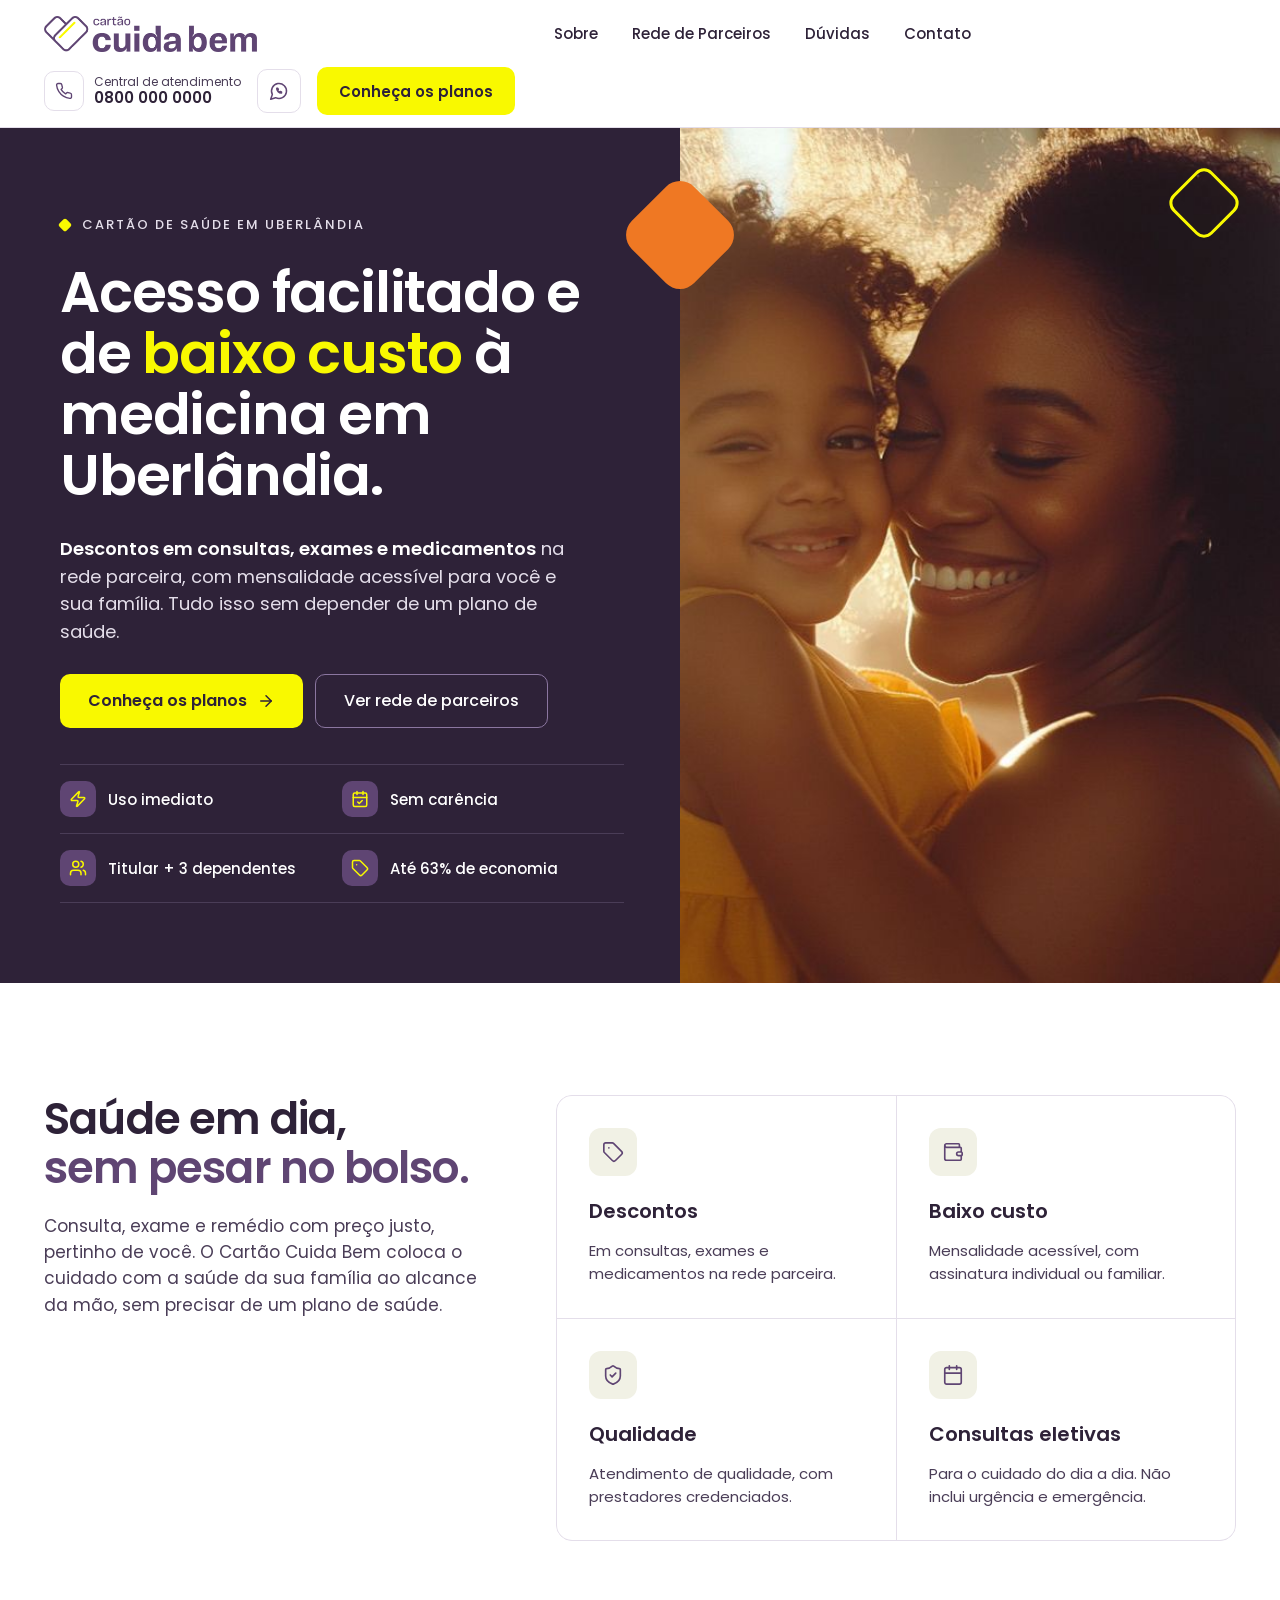
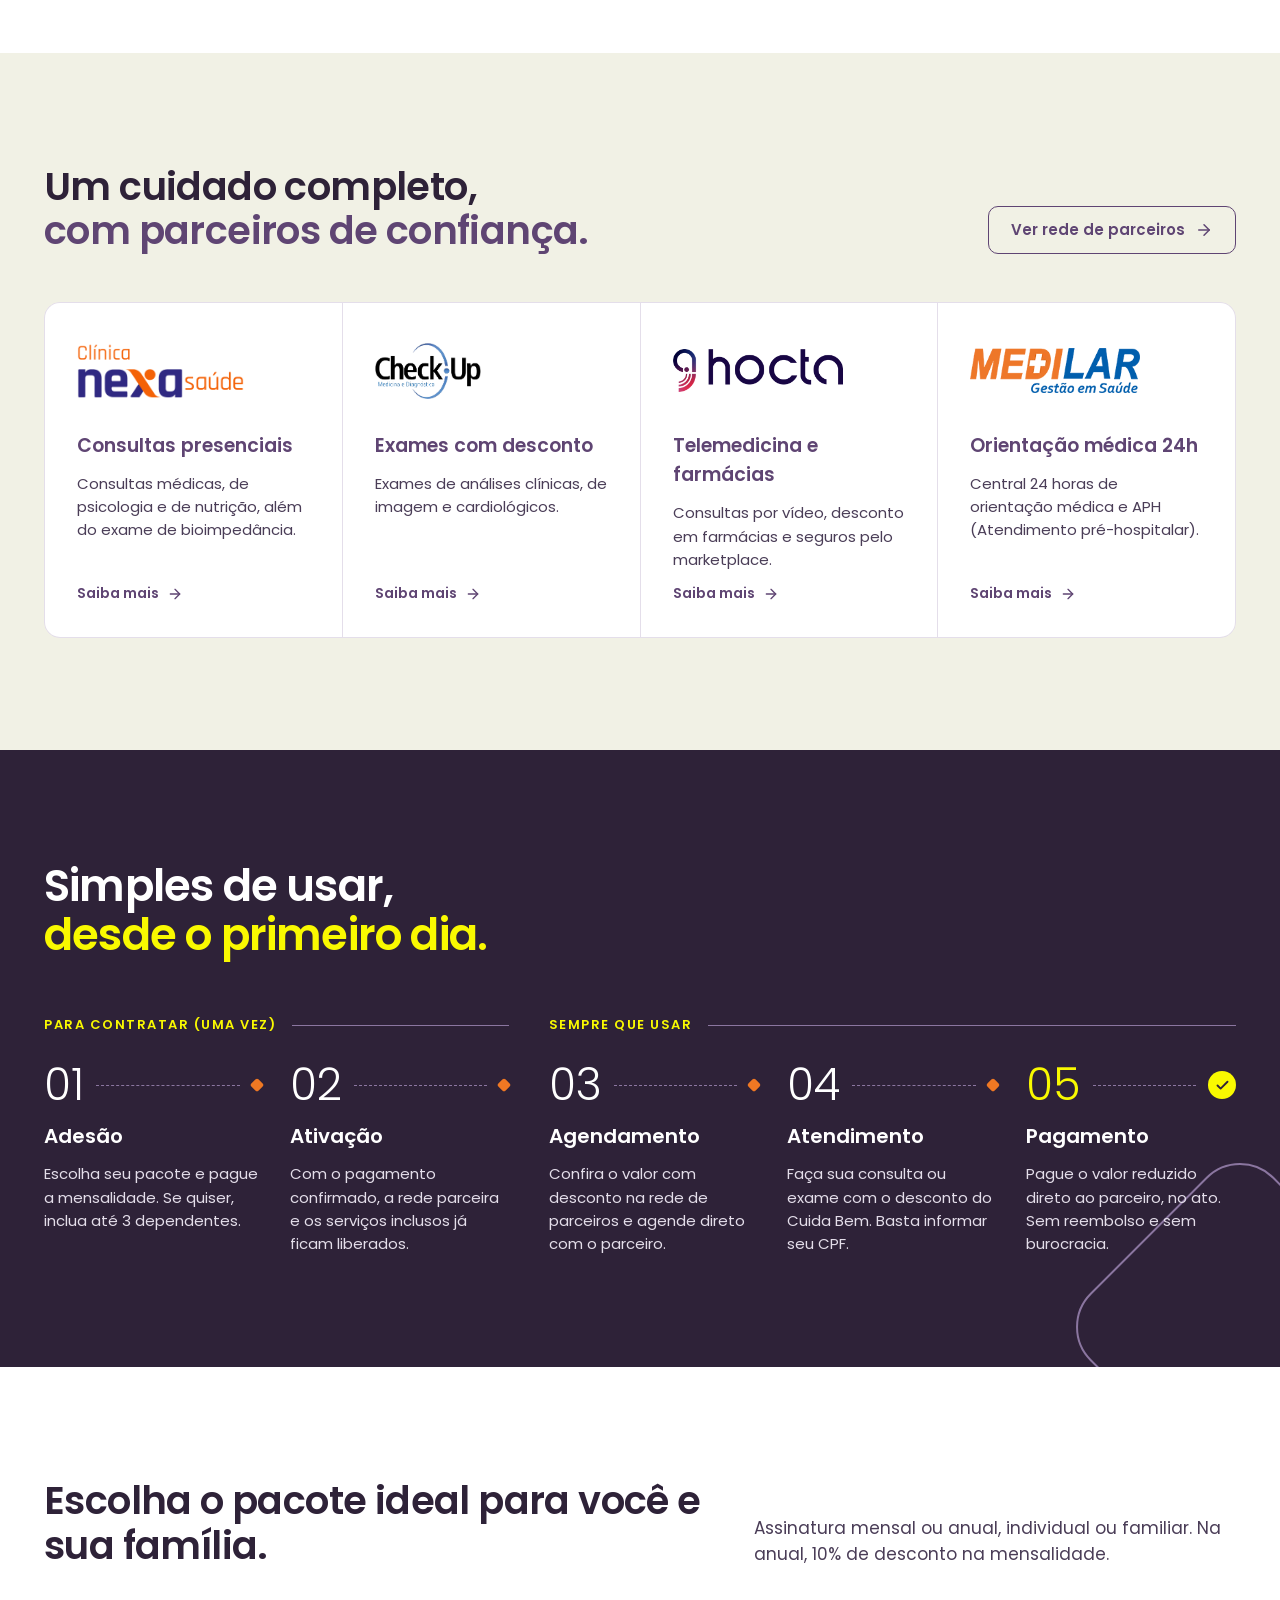
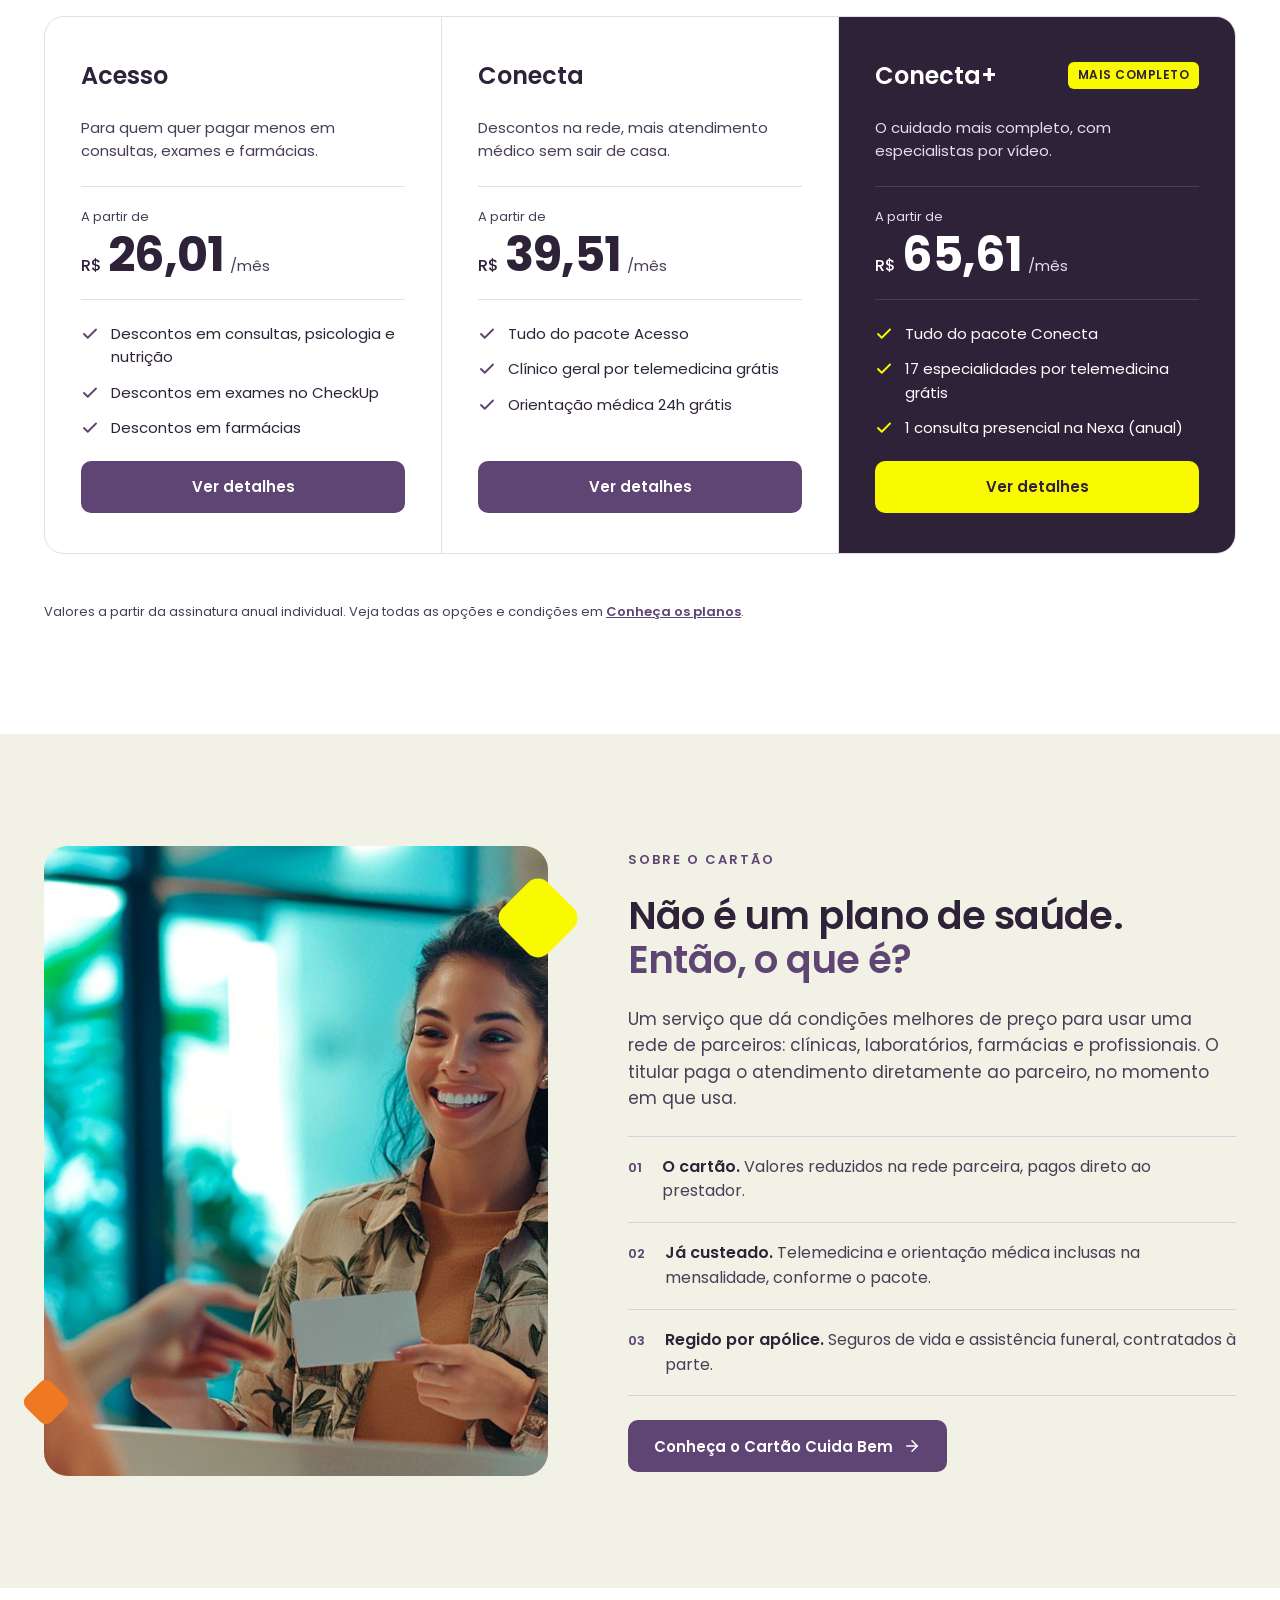
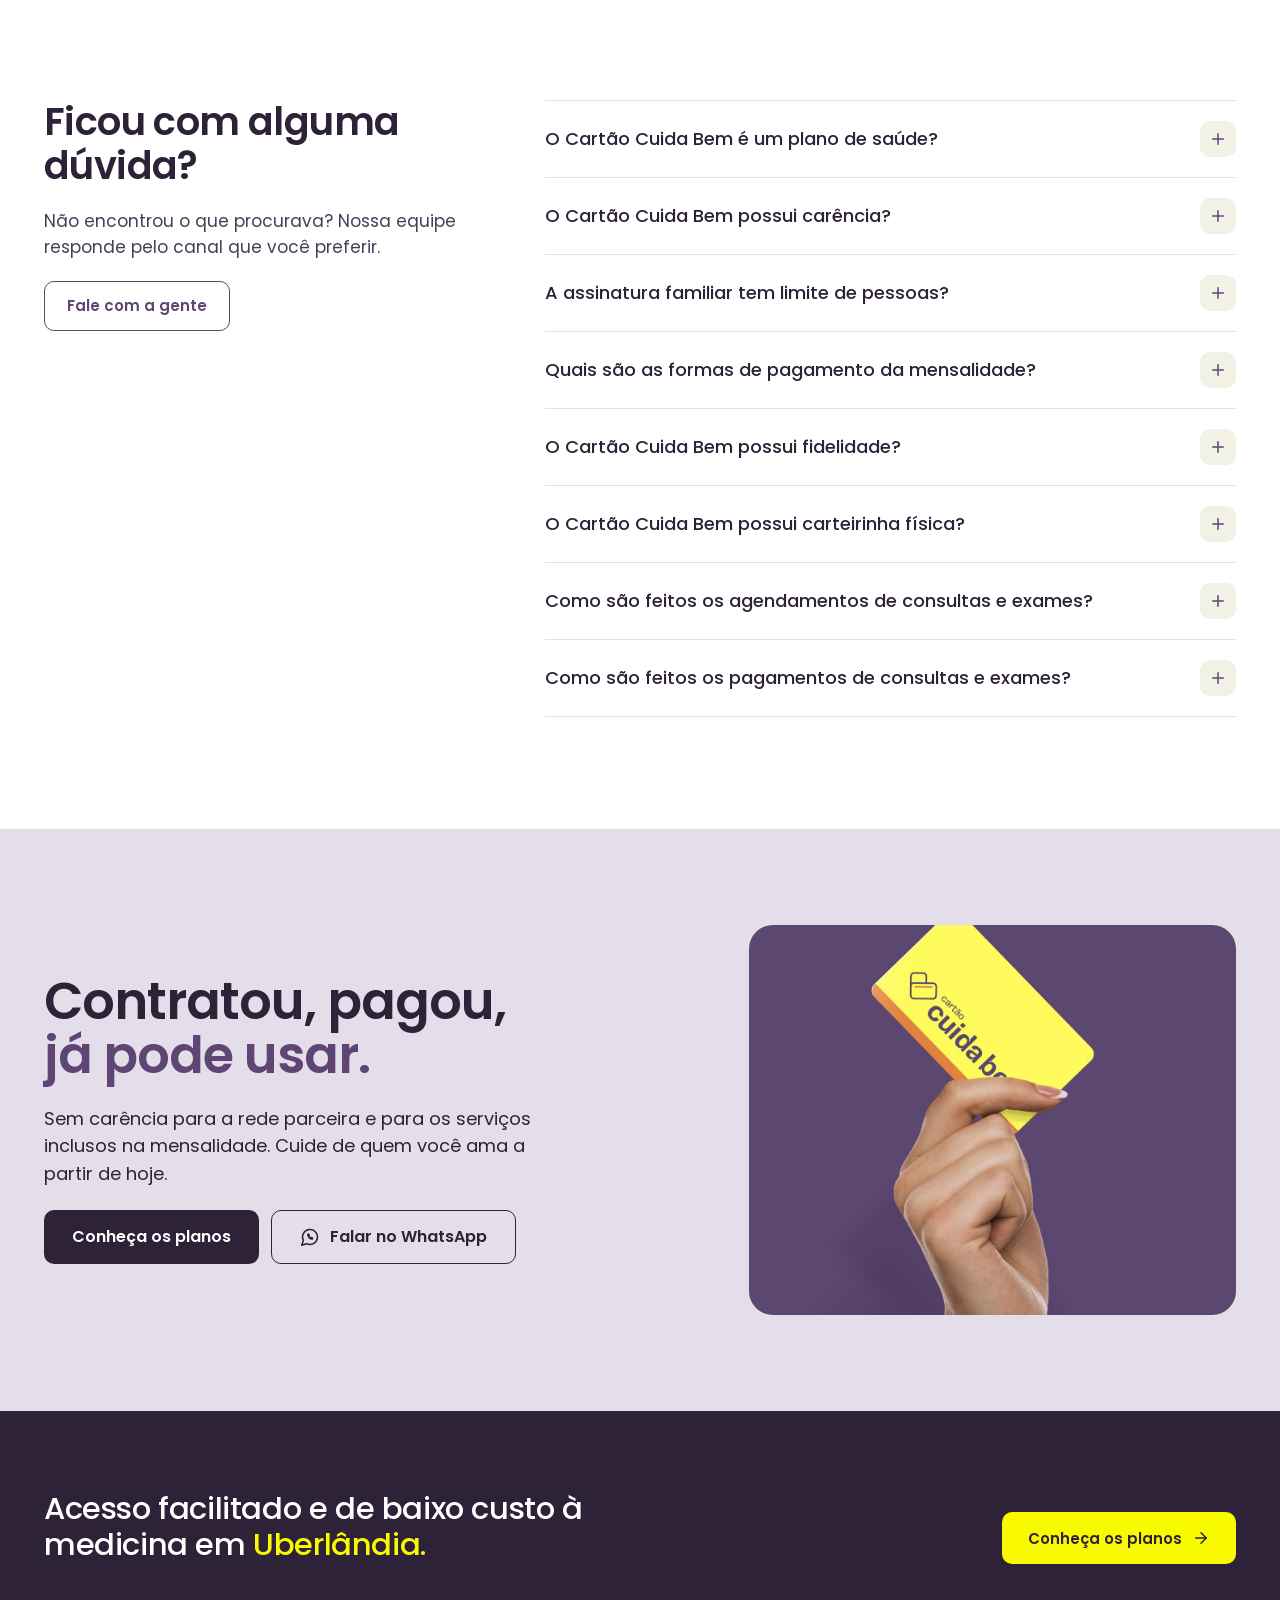
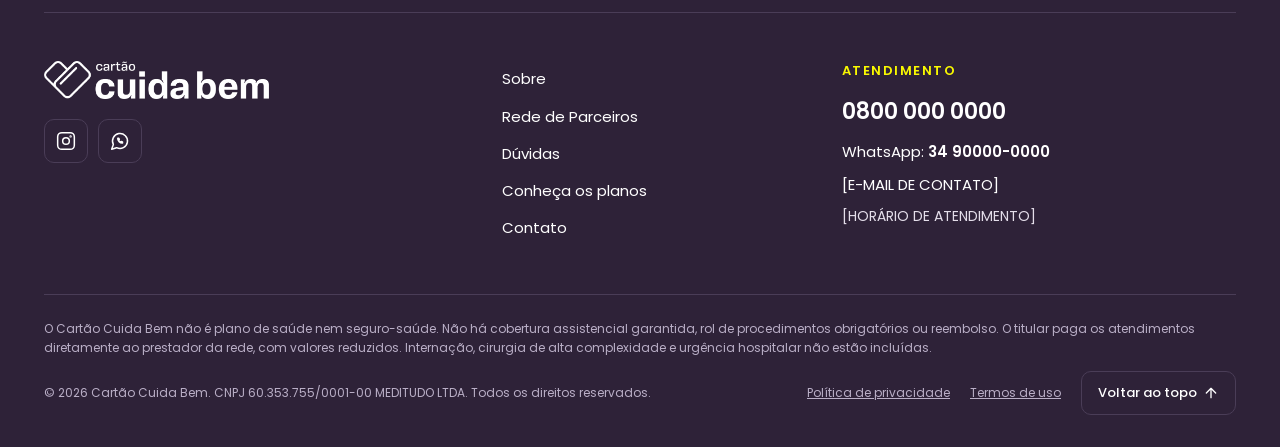
==== commit 16d0b91c: "Add files via upload" ====
--- a/index.html
+++ b/index.html
@@ -14,12 +14,13 @@
 <body>
 <div id="topo" style="width: 100%; background: #FFFFFF; font-family: 'Poppins', system-ui, sans-serif; color: #2E2238; line-height: 1.55">
 <header style="position: sticky; top: 0; z-index: 30; background: #FFFFFF; box-shadow: 0 1px 0 #E4DEEA">
-<div style="max-width: 1240px; margin: 0 auto; padding: 12px 24px; min-height: 80px; box-sizing: border-box; display: flex; flex-wrap: wrap; align-items: center; gap: 12px 40px">
+<div style="max-width: 1240px; margin: 0 auto; padding: 12px 24px; min-height: 80px; box-sizing: border-box; display: flex; flex-wrap: wrap; align-items: center; gap: 12px 32px">
 <a href="index.html" aria-label="Cartão Cuida Bem, página inicial" style="display: block; flex: 0 0 auto"><img src="assets/img/logo-roxo.png" alt="Cartão Cuida Bem" style="height: 36px; display: block"></a>
-<nav aria-label="Menu principal" style="display: flex; flex-wrap: wrap; gap: 4px 32px; flex: 1 1 auto; margin-top: 26px">
-<a href="sobre.html" style="color: #2E2238; text-decoration: none; font-weight: 500; font-size: 15px; padding: 12px 0">Sobre</a>
-<a href="sobre.html#rede-credenciada" style="color: #2E2238; text-decoration: none; font-weight: 500; font-size: 15px; padding: 12px 0">Rede Credenciada</a>
-<a href="contato.html" style="color: #2E2238; text-decoration: none; font-weight: 500; font-size: 15px; padding: 12px 0">Contato</a>
+<nav aria-label="Menu principal" style="display: flex; flex-wrap: wrap; gap: 4px 6px; flex: 1 1 auto; justify-content: center; align-items: center">
+<a href="sobre.html" style="color: #2E2238; text-decoration: none; font-weight: 500; font-size: 15px; padding: 10px 14px; border-radius: 8px">Sobre</a>
+<a href="sobre.html#rede-de-parceiros" style="color: #2E2238; text-decoration: none; font-weight: 500; font-size: 15px; padding: 10px 14px; border-radius: 8px">Rede de Parceiros</a>
+<a href="#duvidas" style="color: #2E2238; text-decoration: none; font-weight: 500; font-size: 15px; padding: 10px 14px; border-radius: 8px">Dúvidas</a>
+<a href="contato.html" style="color: #2E2238; text-decoration: none; font-weight: 500; font-size: 15px; padding: 10px 14px; border-radius: 8px">Contato</a>
 </nav>
 <div style="display: flex; flex-wrap: wrap; align-items: center; gap: 12px 16px">
 <a href="tel:08000000000" style="display: flex; align-items: center; gap: 10px; text-decoration: none; color: #2E2238">
@@ -43,7 +44,7 @@
 <div style="display: flex; flex-wrap: wrap; gap: 12px">
 <a href="planos.html" style="display: inline-flex; align-items: center; gap: 10px; min-height: 54px; padding: 0 28px; border-radius: 10px; background: #F9F900; color: #2E2238; font-weight: 600; font-size: 16px; text-decoration: none">Conheça os planos
 <svg aria-hidden="true" width="18" height="18" viewBox="0 0 24 24" fill="none" stroke="currentColor" stroke-width="2" stroke-linecap="round" stroke-linejoin="round"><path d="M5 12h14"></path><path d="m12 5 7 7-7 7"></path></svg></a>
-<a href="sobre.html#rede-credenciada" style="display: inline-flex; align-items: center; min-height: 54px; padding: 0 28px; border-radius: 10px; border: 1.5px solid #8B76A0; color: #FFFFFF; font-weight: 500; font-size: 16px; text-decoration: none; box-sizing: border-box">Ver rede credenciada</a>
+<a href="sobre.html#rede-de-parceiros" style="display: inline-flex; align-items: center; min-height: 54px; padding: 0 28px; border-radius: 10px; border: 1.5px solid #8B76A0; color: #FFFFFF; font-weight: 500; font-size: 16px; text-decoration: none; box-sizing: border-box">Ver rede de parceiros</a>
 </div>
 <div style="display: grid; grid-template-columns: repeat(auto-fit, minmax(min(100%, 210px), 1fr)); border-top: 1px solid #4A3D57; margin-top: 8px">
 <div style="display: flex; align-items: center; gap: 12px; padding: 16px 0; border-bottom: 1px solid #4A3D57; font-size: 15px; font-weight: 500">
@@ -72,34 +73,22 @@
 </div>
 <div style="flex: 1.5 1 560px; min-width: 0; display: grid; grid-template-columns: repeat(auto-fit, minmax(min(100%, 250px), 1fr)); gap: 1px; background: #E4DEEA; border: 1px solid #E4DEEA; border-radius: 16px; overflow: hidden">
 <div style="background: #FFFFFF; padding: 32px; display: flex; flex-direction: column; gap: 12px">
-<div style="display: flex; align-items: center; justify-content: space-between">
 <span style="display: flex; width: 48px; height: 48px; border-radius: 12px; background: #F1F1E5; color: #5F4573; align-items: center; justify-content: center"><svg aria-hidden="true" width="22" height="22" viewBox="0 0 24 24" fill="none" stroke="currentColor" stroke-width="1.8" stroke-linecap="round" stroke-linejoin="round"><path d="M12.586 2.586A2 2 0 0 0 11.172 2H4a2 2 0 0 0-2 2v7.172a2 2 0 0 0 .586 1.414l8.704 8.704a2.426 2.426 0 0 0 3.42 0l6.58-6.58a2.426 2.426 0 0 0 0-3.42z"></path><path d="M7.5 7.5h.01"></path></svg></span>
-<span style="font-size: 13px; font-weight: 600; color: #8B76A0; letter-spacing: 1px">01</span>
-</div>
 <h3 style="margin: 8px 0 0; font-size: 20px; font-weight: 600; color: #2E2238">Descontos</h3>
 <p style="margin: 0; font-size: 15px; color: #4A3D57">Em consultas, exames e medicamentos na rede parceira.</p>
 </div>
 <div style="background: #FFFFFF; padding: 32px; display: flex; flex-direction: column; gap: 12px">
-<div style="display: flex; align-items: center; justify-content: space-between">
 <span style="display: flex; width: 48px; height: 48px; border-radius: 12px; background: #F1F1E5; color: #5F4573; align-items: center; justify-content: center"><svg aria-hidden="true" width="22" height="22" viewBox="0 0 24 24" fill="none" stroke="currentColor" stroke-width="1.8" stroke-linecap="round" stroke-linejoin="round"><path d="M19 7V4a1 1 0 0 0-1-1H5a2 2 0 0 0 0 4h15a1 1 0 0 1 1 1v4h-3a2 2 0 0 0 0 4h3a1 1 0 0 0 1-1v-2a1 1 0 0 0-1-1"></path><path d="M3 5v14a2 2 0 0 0 2 2h15a1 1 0 0 0 1-1v-4"></path></svg></span>
-<span style="font-size: 13px; font-weight: 600; color: #8B76A0; letter-spacing: 1px">02</span>
-</div>
 <h3 style="margin: 8px 0 0; font-size: 20px; font-weight: 600; color: #2E2238">Baixo custo</h3>
 <p style="margin: 0; font-size: 15px; color: #4A3D57">Mensalidade acessível, com assinatura individual ou familiar.</p>
 </div>
 <div style="background: #FFFFFF; padding: 32px; display: flex; flex-direction: column; gap: 12px">
-<div style="display: flex; align-items: center; justify-content: space-between">
 <span style="display: flex; width: 48px; height: 48px; border-radius: 12px; background: #F1F1E5; color: #5F4573; align-items: center; justify-content: center"><svg aria-hidden="true" width="22" height="22" viewBox="0 0 24 24" fill="none" stroke="currentColor" stroke-width="1.8" stroke-linecap="round" stroke-linejoin="round"><path d="M20 13c0 5-3.5 7.5-7.66 8.95a1 1 0 0 1-.67-.01C7.5 20.5 4 18 4 13V6a1 1 0 0 1 1-1c2 0 4.5-1.2 6.24-2.72a1.17 1.17 0 0 1 1.52 0C14.51 3.81 17 5 19 5a1 1 0 0 1 1 1z"></path><path d="m9 12 2 2 4-4"></path></svg></span>
-<span style="font-size: 13px; font-weight: 600; color: #8B76A0; letter-spacing: 1px">03</span>
-</div>
 <h3 style="margin: 8px 0 0; font-size: 20px; font-weight: 600; color: #2E2238">Qualidade</h3>
 <p style="margin: 0; font-size: 15px; color: #4A3D57">Atendimento de qualidade, com prestadores credenciados.</p>
 </div>
 <div style="background: #FFFFFF; padding: 32px; display: flex; flex-direction: column; gap: 12px">
-<div style="display: flex; align-items: center; justify-content: space-between">
 <span style="display: flex; width: 48px; height: 48px; border-radius: 12px; background: #F1F1E5; color: #5F4573; align-items: center; justify-content: center"><svg aria-hidden="true" width="22" height="22" viewBox="0 0 24 24" fill="none" stroke="currentColor" stroke-width="1.8" stroke-linecap="round" stroke-linejoin="round"><path d="M5 4h14a2 2 0 0 1 2 2v14a2 2 0 0 1-2 2H5a2 2 0 0 1-2-2V6a2 2 0 0 1 2-2z"></path><path d="M16 2v4M8 2v4M3 10h18"></path></svg></span>
-<span style="font-size: 13px; font-weight: 600; color: #8B76A0; letter-spacing: 1px">04</span>
-</div>
 <h3 style="margin: 8px 0 0; font-size: 20px; font-weight: 600; color: #2E2238">Consultas eletivas</h3>
 <p style="margin: 0; font-size: 15px; color: #4A3D57">Para o cuidado do dia a dia. Não inclui urgência e emergência.</p>
 </div>
@@ -110,32 +99,32 @@
 <div style="max-width: 1240px; margin: 0 auto; padding: 112px 24px; box-sizing: border-box; display: flex; flex-direction: column; gap: 48px">
 <div style="display: flex; flex-wrap: wrap; align-items: flex-end; justify-content: space-between; gap: 20px">
 <h2 style="margin: 0; flex: 1 1 560px; min-width: 0; font-size: clamp(30px, 3vw, 42px); line-height: 1.15; font-weight: 600; letter-spacing: -0.6px">Um cuidado completo, <span style="color: #5F4573"><br>com parceiros de confiança.</span></h2>
-<a href="sobre.html#rede-credenciada" style="display: inline-flex; align-items: center; gap: 10px; min-height: 48px; padding: 0 22px; border-radius: 10px; border: 1.5px solid #5F4573; color: #5F4573; font-weight: 600; font-size: 15px; text-decoration: none; box-sizing: border-box">Ver rede credenciada
+<a href="sobre.html#rede-de-parceiros" style="display: inline-flex; align-items: center; gap: 10px; min-height: 48px; padding: 0 22px; border-radius: 10px; border: 1.5px solid #5F4573; color: #5F4573; font-weight: 600; font-size: 15px; text-decoration: none; box-sizing: border-box">Ver rede de parceiros
 <svg aria-hidden="true" width="18" height="18" viewBox="0 0 24 24" fill="none" stroke="currentColor" stroke-width="2" stroke-linecap="round" stroke-linejoin="round"><path d="M5 12h14"></path><path d="m12 5 7 7-7 7"></path></svg></a>
 </div>
 <div style="display: grid; grid-template-columns: repeat(auto-fit, minmax(min(100%, 250px), 1fr)); gap: 1px; background: #E4DEEA; border: 1px solid #E4DEEA; border-radius: 16px; overflow: hidden">
-<a href="sobre.html#rede-credenciada" style="background: #FFFFFF; padding: 32px; display: flex; flex-direction: column; gap: 12px; text-decoration: none; color: #2E2238">
+<a href="sobre.html#rede-de-parceiros" style="background: #FFFFFF; padding: 32px; display: flex; flex-direction: column; gap: 12px; text-decoration: none; color: #2E2238">
 <div style="height: 72px; display: flex; align-items: center"><img src="assets/img/p-nexa.png" alt="Clínica Nexa" style="max-height: 56px; max-width: 170px; object-fit: contain"></div>
 <h3 style="margin: 12px 0 0; font-size: 19px; font-weight: 600; color: #5F4573">Consultas presenciais</h3>
 <p style="margin: 0; font-size: 15px; color: #4A3D57; flex: 1 1 auto">Consultas médicas, de psicologia e de nutrição, além do exame de bioimpedância.</p>
 <span style="display: inline-flex; align-items: center; gap: 8px; font-size: 14px; font-weight: 600; color: #5F4573">Saiba mais <svg aria-hidden="true" width="16" height="16" viewBox="0 0 24 24" fill="none" stroke="currentColor" stroke-width="2" stroke-linecap="round" stroke-linejoin="round"><path d="M5 12h14"></path><path d="m12 5 7 7-7 7"></path></svg></span>
 </a>
-<a href="sobre.html#rede-credenciada" style="background: #FFFFFF; padding: 32px; display: flex; flex-direction: column; gap: 12px; text-decoration: none; color: #2E2238">
+<a href="sobre.html#rede-de-parceiros" style="background: #FFFFFF; padding: 32px; display: flex; flex-direction: column; gap: 12px; text-decoration: none; color: #2E2238">
 <div style="height: 72px; display: flex; align-items: center"><img src="assets/img/p-checkup.png" alt="CheckUp" style="max-height: 56px; max-width: 170px; object-fit: contain"></div>
 <h3 style="margin: 12px 0 0; font-size: 19px; font-weight: 600; color: #5F4573">Exames com desconto</h3>
 <p style="margin: 0; font-size: 15px; color: #4A3D57; flex: 1 1 auto">Exames de análises clínicas, de imagem e cardiológicos.</p>
 <span style="display: inline-flex; align-items: center; gap: 8px; font-size: 14px; font-weight: 600; color: #5F4573">Saiba mais <svg aria-hidden="true" width="16" height="16" viewBox="0 0 24 24" fill="none" stroke="currentColor" stroke-width="2" stroke-linecap="round" stroke-linejoin="round"><path d="M5 12h14"></path><path d="m12 5 7 7-7 7"></path></svg></span>
 </a>
-<a href="sobre.html#rede-credenciada" style="background: #FFFFFF; padding: 32px; display: flex; flex-direction: column; gap: 12px; text-decoration: none; color: #2E2238">
+<a href="sobre.html#rede-de-parceiros" style="background: #FFFFFF; padding: 32px; display: flex; flex-direction: column; gap: 12px; text-decoration: none; color: #2E2238">
 <div style="height: 72px; display: flex; align-items: center"><img src="assets/img/p-hocta.png" alt="Hocta" style="max-height: 56px; max-width: 170px; object-fit: contain"></div>
 <h3 style="margin: 12px 0 0; font-size: 19px; font-weight: 600; color: #5F4573">Telemedicina e farmácias</h3>
 <p style="margin: 0; font-size: 15px; color: #4A3D57; flex: 1 1 auto">Consultas por vídeo, desconto em farmácias e seguros pelo marketplace.</p>
 <span style="display: inline-flex; align-items: center; gap: 8px; font-size: 14px; font-weight: 600; color: #5F4573">Saiba mais <svg aria-hidden="true" width="16" height="16" viewBox="0 0 24 24" fill="none" stroke="currentColor" stroke-width="2" stroke-linecap="round" stroke-linejoin="round"><path d="M5 12h14"></path><path d="m12 5 7 7-7 7"></path></svg></span>
 </a>
-<a href="sobre.html#rede-credenciada" style="background: #FFFFFF; padding: 32px; display: flex; flex-direction: column; gap: 12px; text-decoration: none; color: #2E2238">
+<a href="sobre.html#rede-de-parceiros" style="background: #FFFFFF; padding: 32px; display: flex; flex-direction: column; gap: 12px; text-decoration: none; color: #2E2238">
 <div style="height: 72px; display: flex; align-items: center"><img src="assets/img/p-medilar.png" alt="Medilar" style="max-height: 56px; max-width: 170px; object-fit: contain"></div>
 <h3 style="margin: 12px 0 0; font-size: 19px; font-weight: 600; color: #5F4573">Orientação médica 24h</h3>
-<p style="margin: 0; font-size: 15px; color: #4A3D57; flex: 1 1 auto">Central 24 horas de orientação médica e atendimento pré-hospitalar.</p>
+<p style="margin: 0; font-size: 15px; color: #4A3D57; flex: 1 1 auto">Central 24 horas de orientação médica e APH (Atendimento pré-hospitalar).</p>
 <span style="display: inline-flex; align-items: center; gap: 8px; font-size: 14px; font-weight: 600; color: #5F4573">Saiba mais <svg aria-hidden="true" width="16" height="16" viewBox="0 0 24 24" fill="none" stroke="currentColor" stroke-width="2" stroke-linecap="round" stroke-linejoin="round"><path d="M5 12h14"></path><path d="m12 5 7 7-7 7"></path></svg></span>
 </a>
 </div>
@@ -185,7 +174,7 @@
 <span aria-hidden="true" style="width: 10px; height: 10px; border-radius: 2px; background: #EF7823; transform: rotate(45deg)"></span>
 </div>
 <h3 style="margin: 4px 0 0; font-size: 20px; font-weight: 600">Agendamento</h3>
-<p style="margin: 0; font-size: 15px; color: #E4DEEA">Confira o valor com desconto na rede credenciada e agende direto com o parceiro.</p>
+<p style="margin: 0; font-size: 15px; color: #E4DEEA">Confira o valor com desconto na rede de parceiros e agende direto com o parceiro.</p>
 </li>
 <li style="display: flex; flex-direction: column; gap: 10px">
 <div style="display: flex; align-items: center; gap: 12px">
@@ -243,7 +232,7 @@
 <span style="display: flex; align-items: baseline; gap: 6px; margin-top: 4px"><span style="font-size: 16px; font-weight: 500">R$</span><strong style="font-size: 48px; line-height: 1; font-weight: 700; letter-spacing: -1px" data-preco="Conecta">39,51</strong><span style="font-size: 15px; color: #4A3D57">/mês</span></span>
 </div>
 <ul style="list-style: none; margin: 0; padding: 0; display: flex; flex-direction: column; gap: 12px; flex: 1 1 auto">
-<li style="display: flex; gap: 12px; align-items: flex-start; font-size: 15px"><svg aria-hidden="true" width="18" height="18" viewBox="0 0 24 24" fill="none" stroke="#5F4573" stroke-width="2.5" stroke-linecap="round" stroke-linejoin="round" style="flex: 0 0 auto; margin-top: 3px"><path d="M20 6 9 17l-5-5"></path></svg><span>Tudo do Acesso</span></li>
+<li style="display: flex; gap: 12px; align-items: flex-start; font-size: 15px"><svg aria-hidden="true" width="18" height="18" viewBox="0 0 24 24" fill="none" stroke="#5F4573" stroke-width="2.5" stroke-linecap="round" stroke-linejoin="round" style="flex: 0 0 auto; margin-top: 3px"><path d="M20 6 9 17l-5-5"></path></svg><span>Tudo do pacote Acesso</span></li>
 <li style="display: flex; gap: 12px; align-items: flex-start; font-size: 15px"><svg aria-hidden="true" width="18" height="18" viewBox="0 0 24 24" fill="none" stroke="#5F4573" stroke-width="2.5" stroke-linecap="round" stroke-linejoin="round" style="flex: 0 0 auto; margin-top: 3px"><path d="M20 6 9 17l-5-5"></path></svg><span>Clínico geral por telemedicina grátis</span></li>
 <li style="display: flex; gap: 12px; align-items: flex-start; font-size: 15px"><svg aria-hidden="true" width="18" height="18" viewBox="0 0 24 24" fill="none" stroke="#5F4573" stroke-width="2.5" stroke-linecap="round" stroke-linejoin="round" style="flex: 0 0 auto; margin-top: 3px"><path d="M20 6 9 17l-5-5"></path></svg><span>Orientação médica 24h grátis</span></li>
 </ul>
@@ -260,7 +249,7 @@
 <span style="display: flex; align-items: baseline; gap: 6px; margin-top: 4px"><span style="font-size: 16px; font-weight: 500">R$</span><strong style="font-size: 48px; line-height: 1; font-weight: 700; letter-spacing: -1px" data-preco="Conecta+">65,61</strong><span style="font-size: 15px; color: #E4DEEA">/mês</span></span>
 </div>
 <ul style="list-style: none; margin: 0; padding: 0; display: flex; flex-direction: column; gap: 12px; flex: 1 1 auto">
-<li style="display: flex; gap: 12px; align-items: flex-start; font-size: 15px"><svg aria-hidden="true" width="18" height="18" viewBox="0 0 24 24" fill="none" stroke="#F9F900" stroke-width="2.5" stroke-linecap="round" stroke-linejoin="round" style="flex: 0 0 auto; margin-top: 3px"><path d="M20 6 9 17l-5-5"></path></svg><span>Tudo do Conecta</span></li>
+<li style="display: flex; gap: 12px; align-items: flex-start; font-size: 15px"><svg aria-hidden="true" width="18" height="18" viewBox="0 0 24 24" fill="none" stroke="#F9F900" stroke-width="2.5" stroke-linecap="round" stroke-linejoin="round" style="flex: 0 0 auto; margin-top: 3px"><path d="M20 6 9 17l-5-5"></path></svg><span>Tudo do pacote Conecta</span></li>
 <li style="display: flex; gap: 12px; align-items: flex-start; font-size: 15px"><svg aria-hidden="true" width="18" height="18" viewBox="0 0 24 24" fill="none" stroke="#F9F900" stroke-width="2.5" stroke-linecap="round" stroke-linejoin="round" style="flex: 0 0 auto; margin-top: 3px"><path d="M20 6 9 17l-5-5"></path></svg><span>17 especialidades por telemedicina grátis</span></li>
 <li style="display: flex; gap: 12px; align-items: flex-start; font-size: 15px"><svg aria-hidden="true" width="18" height="18" viewBox="0 0 24 24" fill="none" stroke="#F9F900" stroke-width="2.5" stroke-linecap="round" stroke-linejoin="round" style="flex: 0 0 auto; margin-top: 3px"><path d="M20 6 9 17l-5-5"></path></svg><span>1 consulta presencial na Nexa (anual)</span></li>
 </ul>
@@ -293,7 +282,7 @@
 </div>
 </div>
 </section>
-<section style="background: #FFFFFF">
+<section id="duvidas" style="background: #FFFFFF; scroll-margin-top: 80px">
 <div style="max-width: 1240px; margin: 0 auto; padding: 112px 24px; box-sizing: border-box; display: flex; flex-wrap: wrap; gap: 48px 80px; align-items: flex-start">
 <div style="flex: 1 1 320px; min-width: 0; display: flex; flex-direction: column; gap: 20px">
 <h2 style="margin: 0; font-size: clamp(30px, 3vw, 42px); line-height: 1.15; font-weight: 600; letter-spacing: -0.6px">Ficou com alguma dúvida?</h2>
@@ -306,42 +295,56 @@
 <span>O Cartão Cuida Bem é um plano de saúde?</span>
 <span style="flex: 0 0 auto; width: 36px; height: 36px; border-radius: 10px; background: #F1F1E5; color: #5F4573; display: flex; align-items: center; justify-content: center; transition: transform 0.2s"><svg aria-hidden="true" width="18" height="18" viewBox="0 0 24 24" fill="none" stroke="currentColor" stroke-width="2" stroke-linecap="round" stroke-linejoin="round"><path d="M12 5v14M5 12h14"></path></svg></span>
 </button>
-<p class="faq-a" hidden style="margin: 0; padding: 0 56px 24px 0; font-size: 16px; color: #4A3D57">Não. É um cartão de saúde que dá acesso a valores reduzidos em uma rede de parceiros. O cliente paga a consulta ou o exame diretamente ao prestador, no ato do atendimento. Não há reembolso, carência ou rol da ANS.</p>
-</div>
-<div style="border-top: 1px solid #E4DEEA">
-<button type="button" class="faq-btn" aria-expanded="false" style="width: 100%; display: flex; align-items: center; justify-content: space-between; gap: 20px; min-height: 76px; padding: 18px 0; border: 0; background: transparent; text-align: left; font-family: inherit; font-size: 18px; font-weight: 500; color: #2E2238; cursor: pointer">
-<span>O cartão possui carência para utilização?</span>
-<span style="flex: 0 0 auto; width: 36px; height: 36px; border-radius: 10px; background: #F1F1E5; color: #5F4573; display: flex; align-items: center; justify-content: center; transition: transform 0.2s"><svg aria-hidden="true" width="18" height="18" viewBox="0 0 24 24" fill="none" stroke="currentColor" stroke-width="2" stroke-linecap="round" stroke-linejoin="round"><path d="M12 5v14M5 12h14"></path></svg></span>
-</button>
-<p class="faq-a" hidden style="margin: 0; padding: 0 56px 24px 0; font-size: 16px; color: #4A3D57">Não. A partir da contratação e do pagamento, a rede parceira e os serviços inclusos na mensalidade já ficam disponíveis.</p>
-</div>
-<div style="border-top: 1px solid #E4DEEA">
-<button type="button" class="faq-btn" aria-expanded="false" style="width: 100%; display: flex; align-items: center; justify-content: space-between; gap: 20px; min-height: 76px; padding: 18px 0; border: 0; background: transparent; text-align: left; font-family: inherit; font-size: 18px; font-weight: 500; color: #2E2238; cursor: pointer">
-<span>Como são feitos os agendamentos?</span>
-<span style="flex: 0 0 auto; width: 36px; height: 36px; border-radius: 10px; background: #F1F1E5; color: #5F4573; display: flex; align-items: center; justify-content: center; transition: transform 0.2s"><svg aria-hidden="true" width="18" height="18" viewBox="0 0 24 24" fill="none" stroke="currentColor" stroke-width="2" stroke-linecap="round" stroke-linejoin="round"><path d="M12 5v14M5 12h14"></path></svg></span>
-</button>
-<p class="faq-a" hidden style="margin: 0; padding: 0 56px 24px 0; font-size: 16px; color: #4A3D57">Consultas e exames são agendados diretamente com o prestador que realizará o atendimento, pelo telefone disponível na página da Rede Credenciada.</p>
-</div>
-<div style="border-top: 1px solid #E4DEEA">
-<button type="button" class="faq-btn" aria-expanded="false" style="width: 100%; display: flex; align-items: center; justify-content: space-between; gap: 20px; min-height: 76px; padding: 18px 0; border: 0; background: transparent; text-align: left; font-family: inherit; font-size: 18px; font-weight: 500; color: #2E2238; cursor: pointer">
-<span>Como são pagas as consultas e os exames?</span>
-<span style="flex: 0 0 auto; width: 36px; height: 36px; border-radius: 10px; background: #F1F1E5; color: #5F4573; display: flex; align-items: center; justify-content: center; transition: transform 0.2s"><svg aria-hidden="true" width="18" height="18" viewBox="0 0 24 24" fill="none" stroke="currentColor" stroke-width="2" stroke-linecap="round" stroke-linejoin="round"><path d="M12 5v14M5 12h14"></path></svg></span>
-</button>
-<p class="faq-a" hidden style="margin: 0; padding: 0 56px 24px 0; font-size: 16px; color: #4A3D57">Diretamente ao prestador que executará a consulta ou o exame, no momento do atendimento.</p>
+<p class="faq-a" hidden style="margin: 0; padding: 0 56px 24px 0; font-size: 16px; color: #4A3D57">Não. É um serviço que oferece condições melhores de preço em uma rede de parceiros (clínicas, laboratórios, farmácias e profissionais), mediante o pagamento de uma mensalidade. Você paga o atendimento diretamente ao parceiro, no momento do uso. Não há cobertura assistencial garantida, rol de procedimentos, reembolso nem atendimento de urgência e emergência hospitalar.</p>
+</div>
+<div style="border-top: 1px solid #E4DEEA">
+<button type="button" class="faq-btn" aria-expanded="false" style="width: 100%; display: flex; align-items: center; justify-content: space-between; gap: 20px; min-height: 76px; padding: 18px 0; border: 0; background: transparent; text-align: left; font-family: inherit; font-size: 18px; font-weight: 500; color: #2E2238; cursor: pointer">
+<span>O Cartão Cuida Bem possui carência?</span>
+<span style="flex: 0 0 auto; width: 36px; height: 36px; border-radius: 10px; background: #F1F1E5; color: #5F4573; display: flex; align-items: center; justify-content: center; transition: transform 0.2s"><svg aria-hidden="true" width="18" height="18" viewBox="0 0 24 24" fill="none" stroke="currentColor" stroke-width="2" stroke-linecap="round" stroke-linejoin="round"><path d="M12 5v14M5 12h14"></path></svg></span>
+</button>
+<p class="faq-a" hidden style="margin: 0; padding: 0 56px 24px 0; font-size: 16px; color: #4A3D57">Não para o acesso à rede de parceiros e para os serviços inclusos na mensalidade, que ficam disponíveis a partir da contratação e do pagamento. Os benefícios securitários (seguro de vida e assistência funeral) seguem as carências definidas na apólice da seguradora.</p>
 </div>
 <div style="border-top: 1px solid #E4DEEA">
 <button type="button" class="faq-btn" aria-expanded="false" style="width: 100%; display: flex; align-items: center; justify-content: space-between; gap: 20px; min-height: 76px; padding: 18px 0; border: 0; background: transparent; text-align: left; font-family: inherit; font-size: 18px; font-weight: 500; color: #2E2238; cursor: pointer">
 <span>A assinatura familiar tem limite de pessoas?</span>
 <span style="flex: 0 0 auto; width: 36px; height: 36px; border-radius: 10px; background: #F1F1E5; color: #5F4573; display: flex; align-items: center; justify-content: center; transition: transform 0.2s"><svg aria-hidden="true" width="18" height="18" viewBox="0 0 24 24" fill="none" stroke="currentColor" stroke-width="2" stroke-linecap="round" stroke-linejoin="round"><path d="M12 5v14M5 12h14"></path></svg></span>
 </button>
-<p class="faq-a" hidden style="margin: 0; padding: 0 56px 24px 0; font-size: 16px; color: #4A3D57">Sim, até 4 pessoas: 1 titular + 3 dependentes. Podem ser cônjuge, filhos, enteados, pais, sogros, avós, netos, irmãos, tios e sobrinhos.</p>
+<p class="faq-a" hidden style="margin: 0; padding: 0 56px 24px 0; font-size: 16px; color: #4A3D57">Sim, até 4 pessoas: 1 titular e 3 dependentes. Podem ser dependentes: cônjuge, filhos, enteados, pais, sogros, avós, netos, irmãos, tios e sobrinhos.</p>
+</div>
+<div style="border-top: 1px solid #E4DEEA">
+<button type="button" class="faq-btn" aria-expanded="false" style="width: 100%; display: flex; align-items: center; justify-content: space-between; gap: 20px; min-height: 76px; padding: 18px 0; border: 0; background: transparent; text-align: left; font-family: inherit; font-size: 18px; font-weight: 500; color: #2E2238; cursor: pointer">
+<span>Quais são as formas de pagamento da mensalidade?</span>
+<span style="flex: 0 0 auto; width: 36px; height: 36px; border-radius: 10px; background: #F1F1E5; color: #5F4573; display: flex; align-items: center; justify-content: center; transition: transform 0.2s"><svg aria-hidden="true" width="18" height="18" viewBox="0 0 24 24" fill="none" stroke="currentColor" stroke-width="2" stroke-linecap="round" stroke-linejoin="round"><path d="M12 5v14M5 12h14"></path></svg></span>
+</button>
+<p class="faq-a" hidden style="margin: 0; padding: 0 56px 24px 0; font-size: 16px; color: #4A3D57">Pix ou cartão de crédito. A assinatura anual pode ser parcelada em até 12 vezes.</p>
 </div>
 <div style="border-top: 1px solid #E4DEEA">
 <button type="button" class="faq-btn" aria-expanded="false" style="width: 100%; display: flex; align-items: center; justify-content: space-between; gap: 20px; min-height: 76px; padding: 18px 0; border: 0; background: transparent; text-align: left; font-family: inherit; font-size: 18px; font-weight: 500; color: #2E2238; cursor: pointer">
 <span>O Cartão Cuida Bem possui fidelidade?</span>
 <span style="flex: 0 0 auto; width: 36px; height: 36px; border-radius: 10px; background: #F1F1E5; color: #5F4573; display: flex; align-items: center; justify-content: center; transition: transform 0.2s"><svg aria-hidden="true" width="18" height="18" viewBox="0 0 24 24" fill="none" stroke="currentColor" stroke-width="2" stroke-linecap="round" stroke-linejoin="round"><path d="M12 5v14M5 12h14"></path></svg></span>
 </button>
-<p class="faq-a" hidden style="margin: 0; padding: 0 56px 24px 0; font-size: 16px; color: #4A3D57">Somente na assinatura anual, com fidelidade de 12 meses. A assinatura mensal não tem fidelidade.</p>
+<p class="faq-a" hidden style="margin: 0; padding: 0 56px 24px 0; font-size: 16px; color: #4A3D57">A assinatura mensal não tem fidelidade. Já a assinatura anual tem fidelidade de 12 meses: se for cancelada antes do fim desse período, é cobrada multa de 50% sobre o valor das parcelas restantes. Exemplo: se o cancelamento for solicitado após 6 meses de uso, a multa será de 50% da soma das 6 parcelas restantes.</p>
+</div>
+<div style="border-top: 1px solid #E4DEEA">
+<button type="button" class="faq-btn" aria-expanded="false" style="width: 100%; display: flex; align-items: center; justify-content: space-between; gap: 20px; min-height: 76px; padding: 18px 0; border: 0; background: transparent; text-align: left; font-family: inherit; font-size: 18px; font-weight: 500; color: #2E2238; cursor: pointer">
+<span>O Cartão Cuida Bem possui carteirinha física?</span>
+<span style="flex: 0 0 auto; width: 36px; height: 36px; border-radius: 10px; background: #F1F1E5; color: #5F4573; display: flex; align-items: center; justify-content: center; transition: transform 0.2s"><svg aria-hidden="true" width="18" height="18" viewBox="0 0 24 24" fill="none" stroke="currentColor" stroke-width="2" stroke-linecap="round" stroke-linejoin="round"><path d="M12 5v14M5 12h14"></path></svg></span>
+</button>
+<p class="faq-a" hidden style="margin: 0; padding: 0 56px 24px 0; font-size: 16px; color: #4A3D57">Não. A elegibilidade é validada diretamente pelo parceiro, pelo CPF do usuário.</p>
+</div>
+<div style="border-top: 1px solid #E4DEEA">
+<button type="button" class="faq-btn" aria-expanded="false" style="width: 100%; display: flex; align-items: center; justify-content: space-between; gap: 20px; min-height: 76px; padding: 18px 0; border: 0; background: transparent; text-align: left; font-family: inherit; font-size: 18px; font-weight: 500; color: #2E2238; cursor: pointer">
+<span>Como são feitos os agendamentos de consultas e exames?</span>
+<span style="flex: 0 0 auto; width: 36px; height: 36px; border-radius: 10px; background: #F1F1E5; color: #5F4573; display: flex; align-items: center; justify-content: center; transition: transform 0.2s"><svg aria-hidden="true" width="18" height="18" viewBox="0 0 24 24" fill="none" stroke="currentColor" stroke-width="2" stroke-linecap="round" stroke-linejoin="round"><path d="M12 5v14M5 12h14"></path></svg></span>
+</button>
+<p class="faq-a" hidden style="margin: 0; padding: 0 56px 24px 0; font-size: 16px; color: #4A3D57">Diretamente com o prestador que realizará o atendimento, pelo telefone disponível na página da Rede de Parceiros.</p>
+</div>
+<div style="border-top: 1px solid #E4DEEA">
+<button type="button" class="faq-btn" aria-expanded="false" style="width: 100%; display: flex; align-items: center; justify-content: space-between; gap: 20px; min-height: 76px; padding: 18px 0; border: 0; background: transparent; text-align: left; font-family: inherit; font-size: 18px; font-weight: 500; color: #2E2238; cursor: pointer">
+<span>Como são feitos os pagamentos de consultas e exames?</span>
+<span style="flex: 0 0 auto; width: 36px; height: 36px; border-radius: 10px; background: #F1F1E5; color: #5F4573; display: flex; align-items: center; justify-content: center; transition: transform 0.2s"><svg aria-hidden="true" width="18" height="18" viewBox="0 0 24 24" fill="none" stroke="currentColor" stroke-width="2" stroke-linecap="round" stroke-linejoin="round"><path d="M12 5v14M5 12h14"></path></svg></span>
+</button>
+<p class="faq-a" hidden style="margin: 0; padding: 0 56px 24px 0; font-size: 16px; color: #4A3D57">Diretamente ao prestador que executará a consulta ou o exame, no momento do atendimento, já com o valor reduzido do cartão.</p>
 </div>
 </div>
 </div>
@@ -380,7 +383,8 @@
 </div>
 <nav aria-label="Rodapé" style="flex: 1 1 180px; min-width: 0; display: flex; flex-direction: column; gap: 2px">
 <a href="sobre.html" style="color: #FFFFFF; text-decoration: none; font-size: 15px; padding: 6px 0">Sobre</a>
-<a href="sobre.html#rede-credenciada" style="color: #FFFFFF; text-decoration: none; font-size: 15px; padding: 6px 0">Rede Credenciada</a>
+<a href="sobre.html#rede-de-parceiros" style="color: #FFFFFF; text-decoration: none; font-size: 15px; padding: 6px 0">Rede de Parceiros</a>
+<a href="#duvidas" style="color: #FFFFFF; text-decoration: none; font-size: 15px; padding: 6px 0">Dúvidas</a>
 <a href="planos.html" style="color: #FFFFFF; text-decoration: none; font-size: 15px; padding: 6px 0">Conheça os planos</a>
 <a href="contato.html" style="color: #FFFFFF; text-decoration: none; font-size: 15px; padding: 6px 0">Contato</a>
 </nav>
@@ -395,9 +399,9 @@
 <div style="display: flex; flex-direction: column; gap: 14px; padding-top: 24px; border-top: 1px solid #4A3D57; font-size: 12px; color: #B9AEC6">
 <p style="margin: 0; line-height: 1.6">O Cartão Cuida Bem não é plano de saúde nem seguro-saúde. Não há cobertura assistencial garantida, rol de procedimentos obrigatórios ou reembolso. O titular paga os atendimentos diretamente ao prestador da rede, com valores reduzidos. Internação, cirurgia de alta complexidade e urgência hospitalar não estão incluídas.</p>
 <div style="display: flex; flex-wrap: wrap; align-items: center; justify-content: space-between; gap: 12px 20px">
-<p style="margin: 0">© 2026 Cartão Cuida Bem. CNPJ [00.000.000/0000-00]. Todos os direitos reservados.</p>
+<p style="margin: 0">© 2026 Cartão Cuida Bem. CNPJ 60.353.755/0001-00 MEDITUDO LTDA. Todos os direitos reservados.</p>
 <div style="display: flex; flex-wrap: wrap; gap: 8px 20px; align-items: center">
-<a href="#" style="color: #B9AEC6">Política de privacidade</a>
+<a href="legal/politica-privacidade.html" target="_blank" rel="noopener" style="color: #B9AEC6">Política de privacidade</a>
 <a href="#" style="color: #B9AEC6">Termos de uso</a>
 <a href="#topo" style="display: inline-flex; align-items: center; gap: 6px; min-height: 44px; padding: 0 16px; border-radius: 10px; border: 1px solid #4A3D57; color: #FFFFFF; text-decoration: none; font-weight: 500; font-size: 13px">Voltar ao topo
 <svg aria-hidden="true" width="16" height="16" viewBox="0 0 24 24" fill="none" stroke="currentColor" stroke-width="2" stroke-linecap="round" stroke-linejoin="round"><path d="m5 12 7-7 7 7M12 19V5"></path></svg></a>
--- a/assets/css/site.css
+++ b/assets/css/site.css
@@ -6,6 +6,8 @@
 a { color: #5F4573; }
 a:hover { color: #2E2238; }
 [hidden] { display: none !important; }
+header nav a { transition: background-color 0.15s; }
+header nav a:hover { background: #F1EDF5; }
 a:focus-visible, button:focus-visible, input:focus-visible, select:focus-visible, textarea:focus-visible {
   outline: 3px solid #EF7823; outline-offset: 2px;
 }
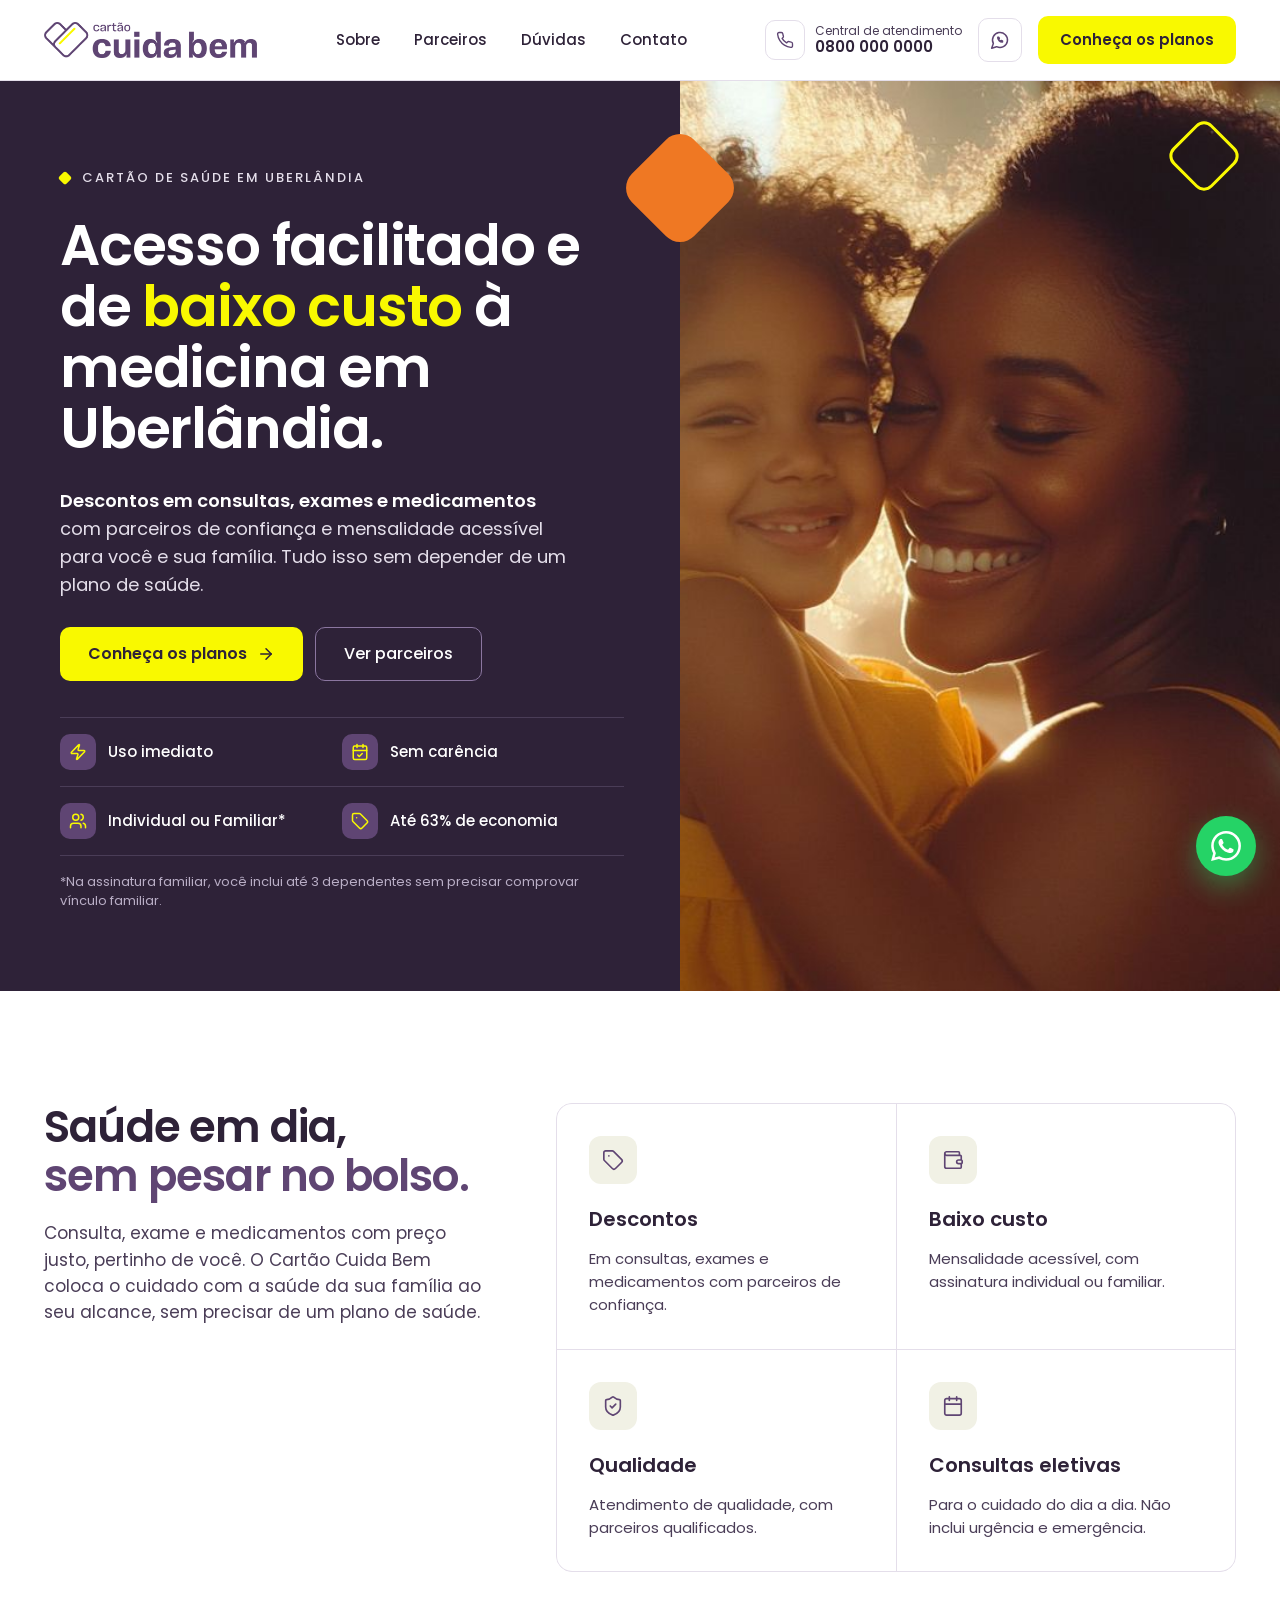
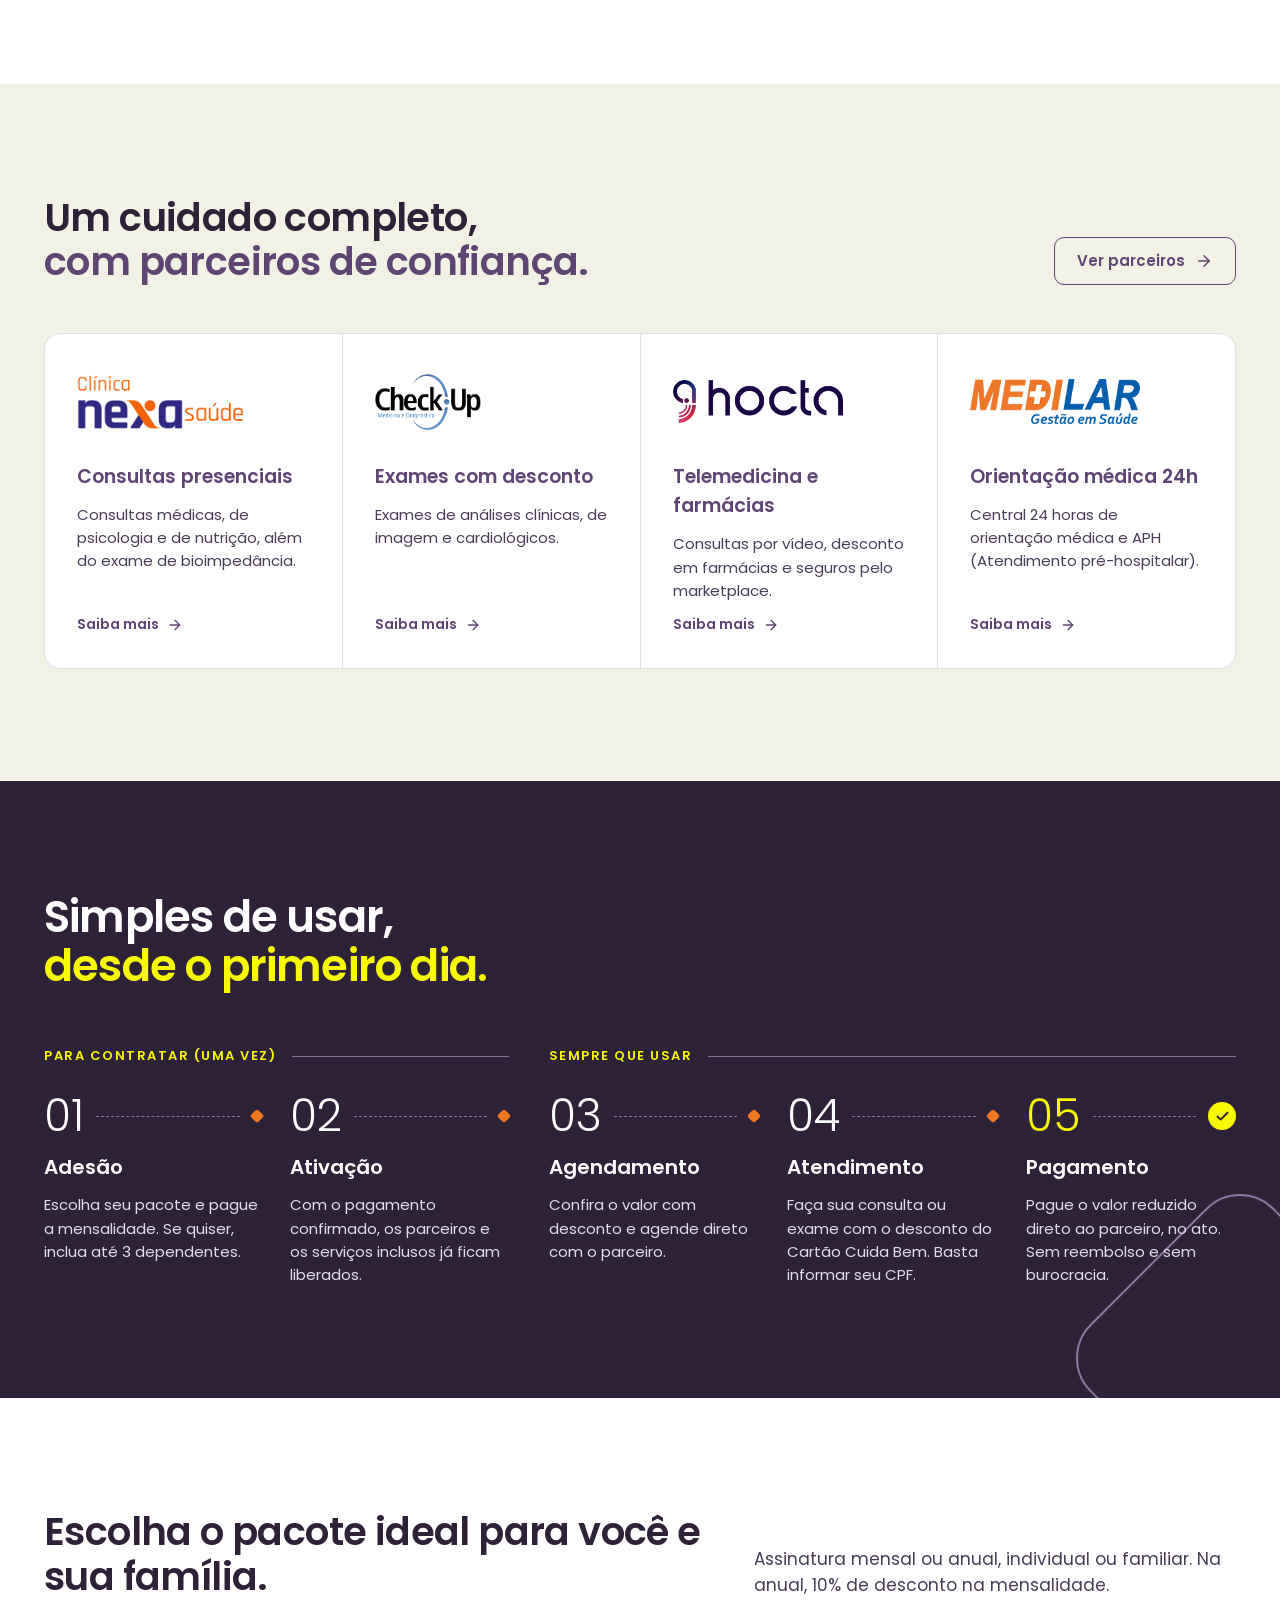
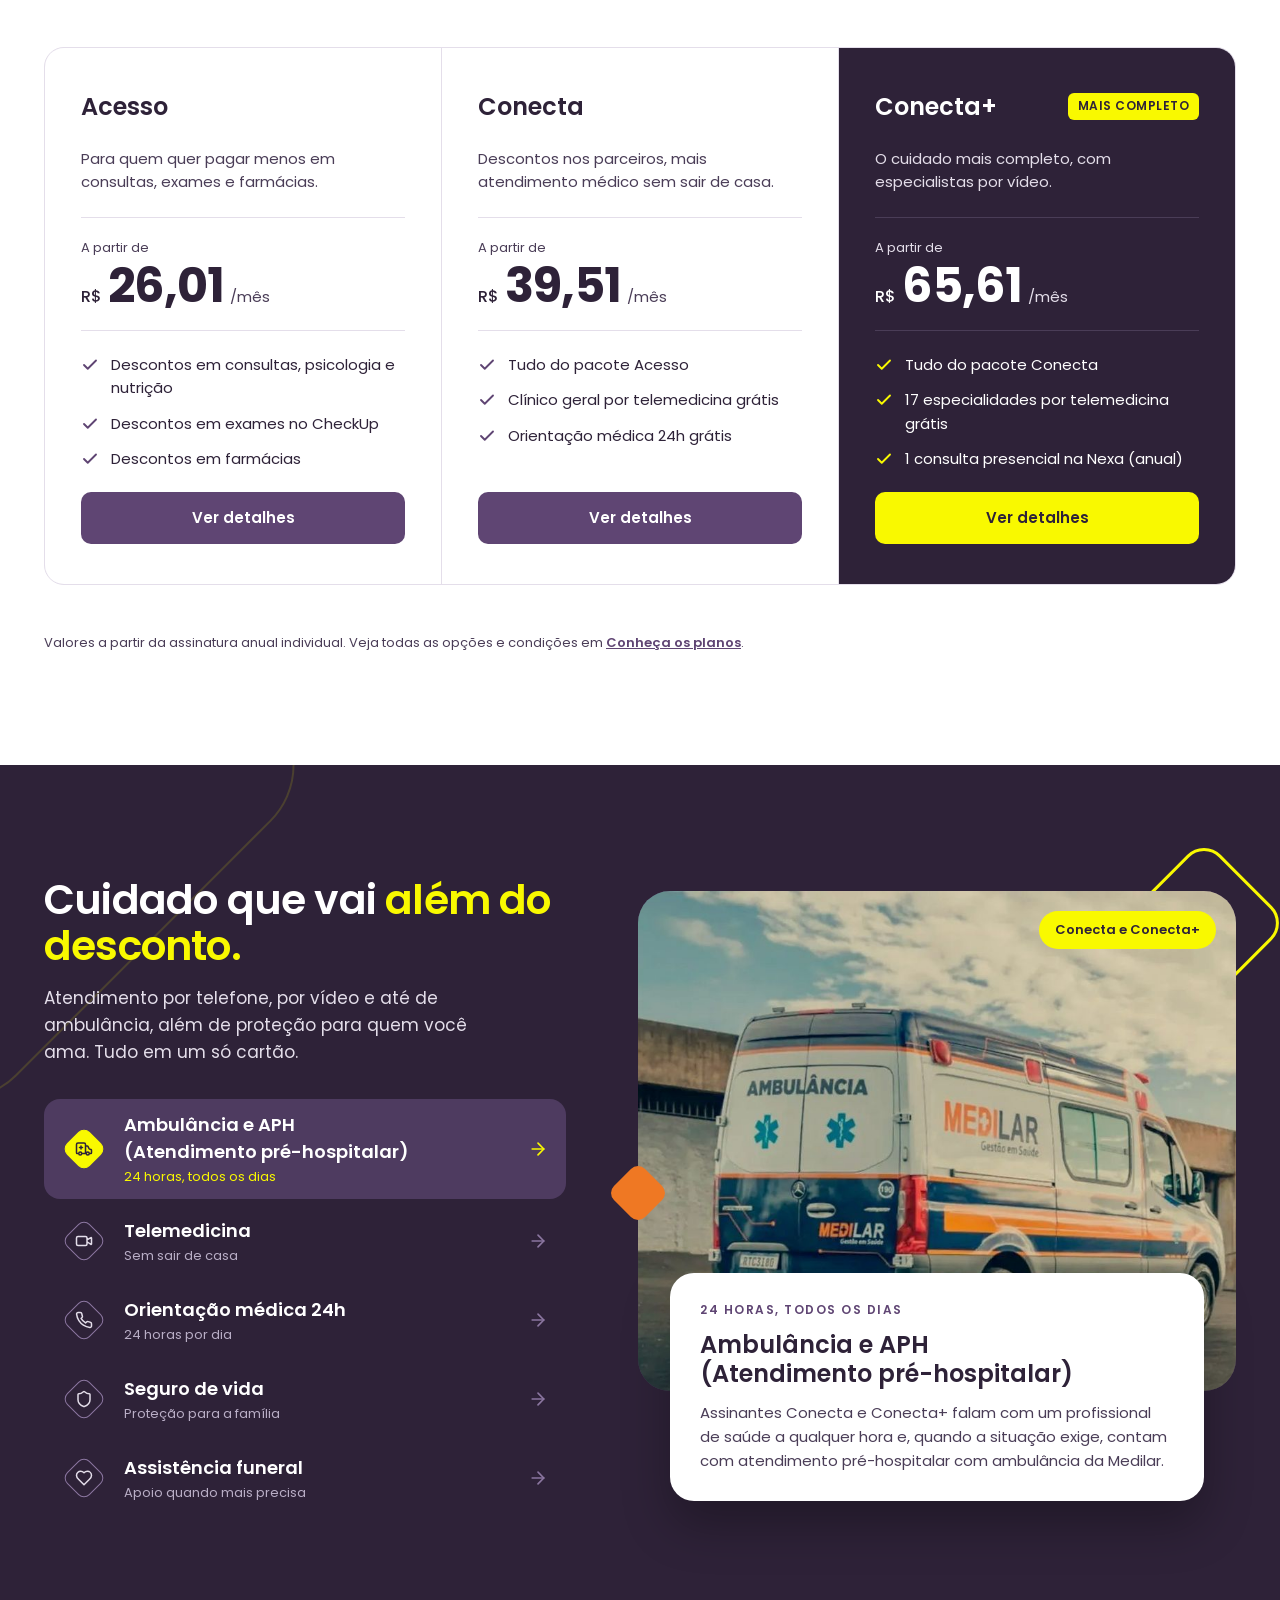
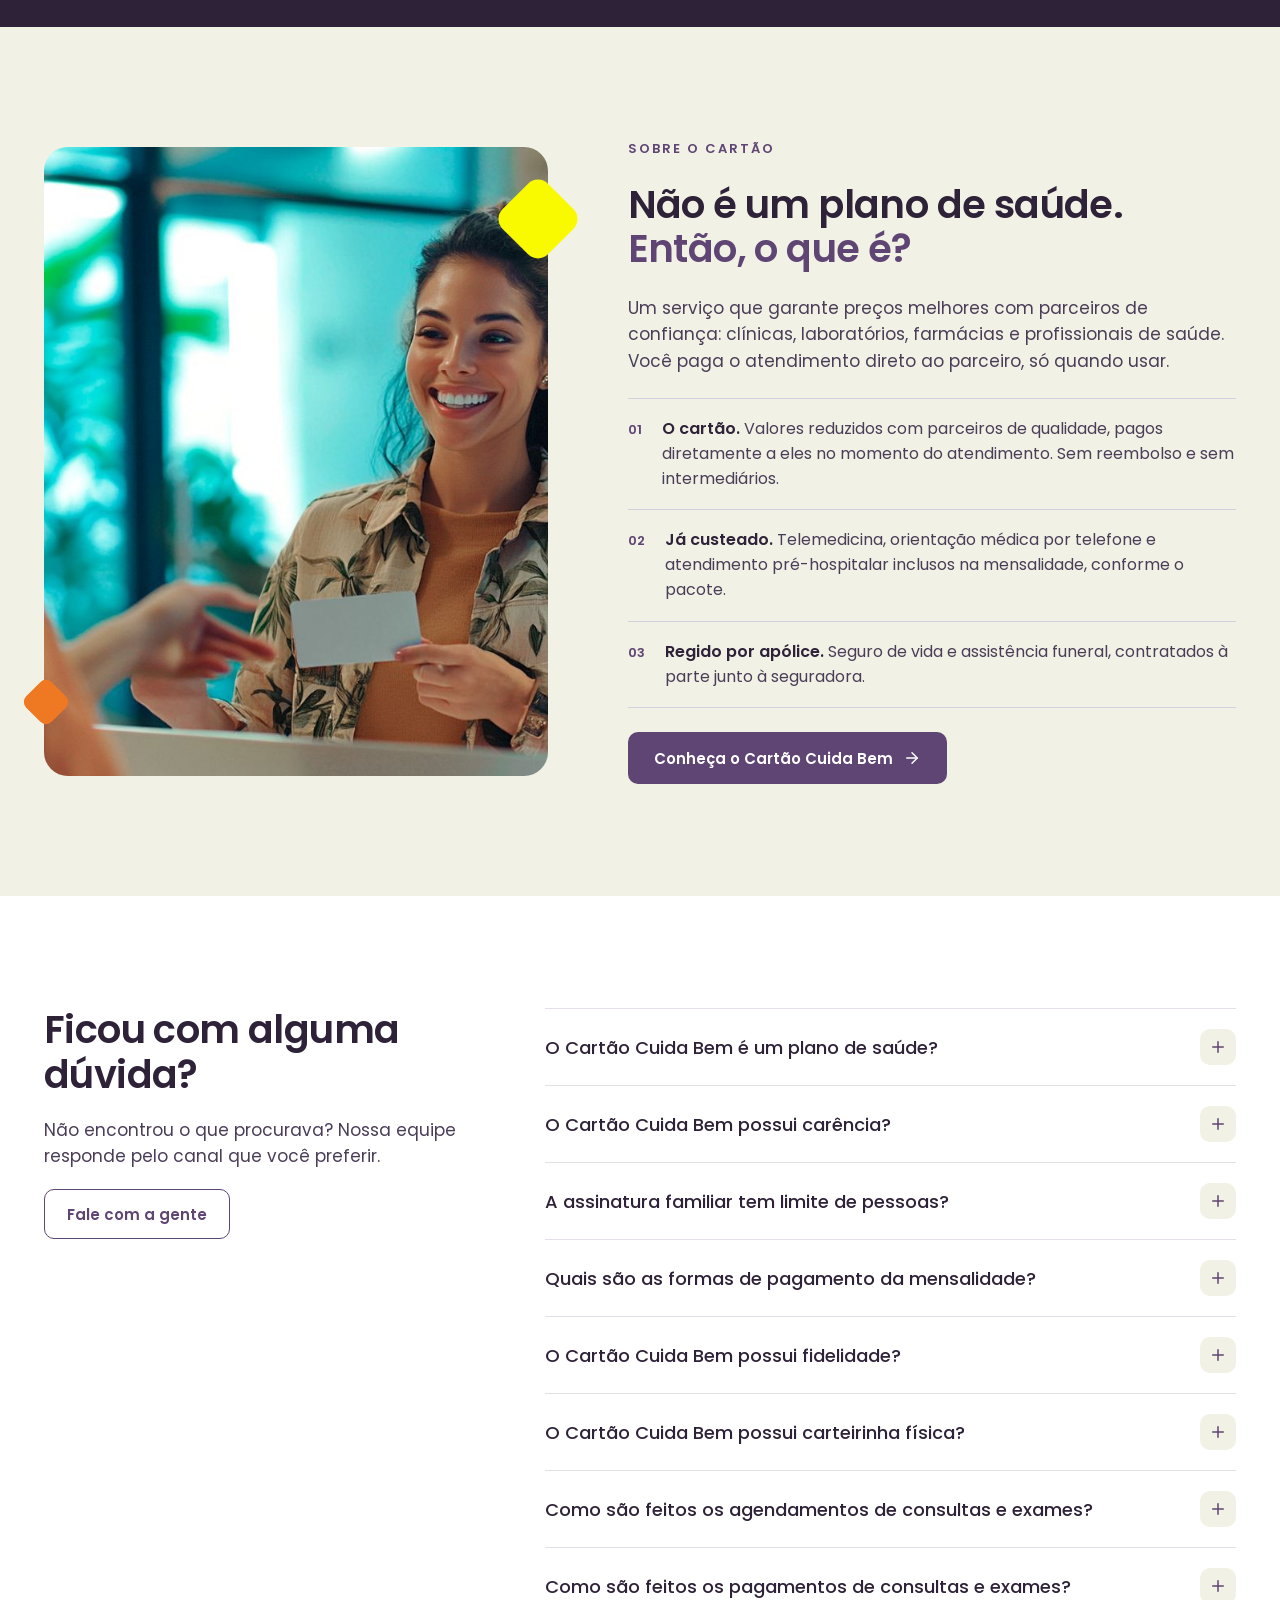
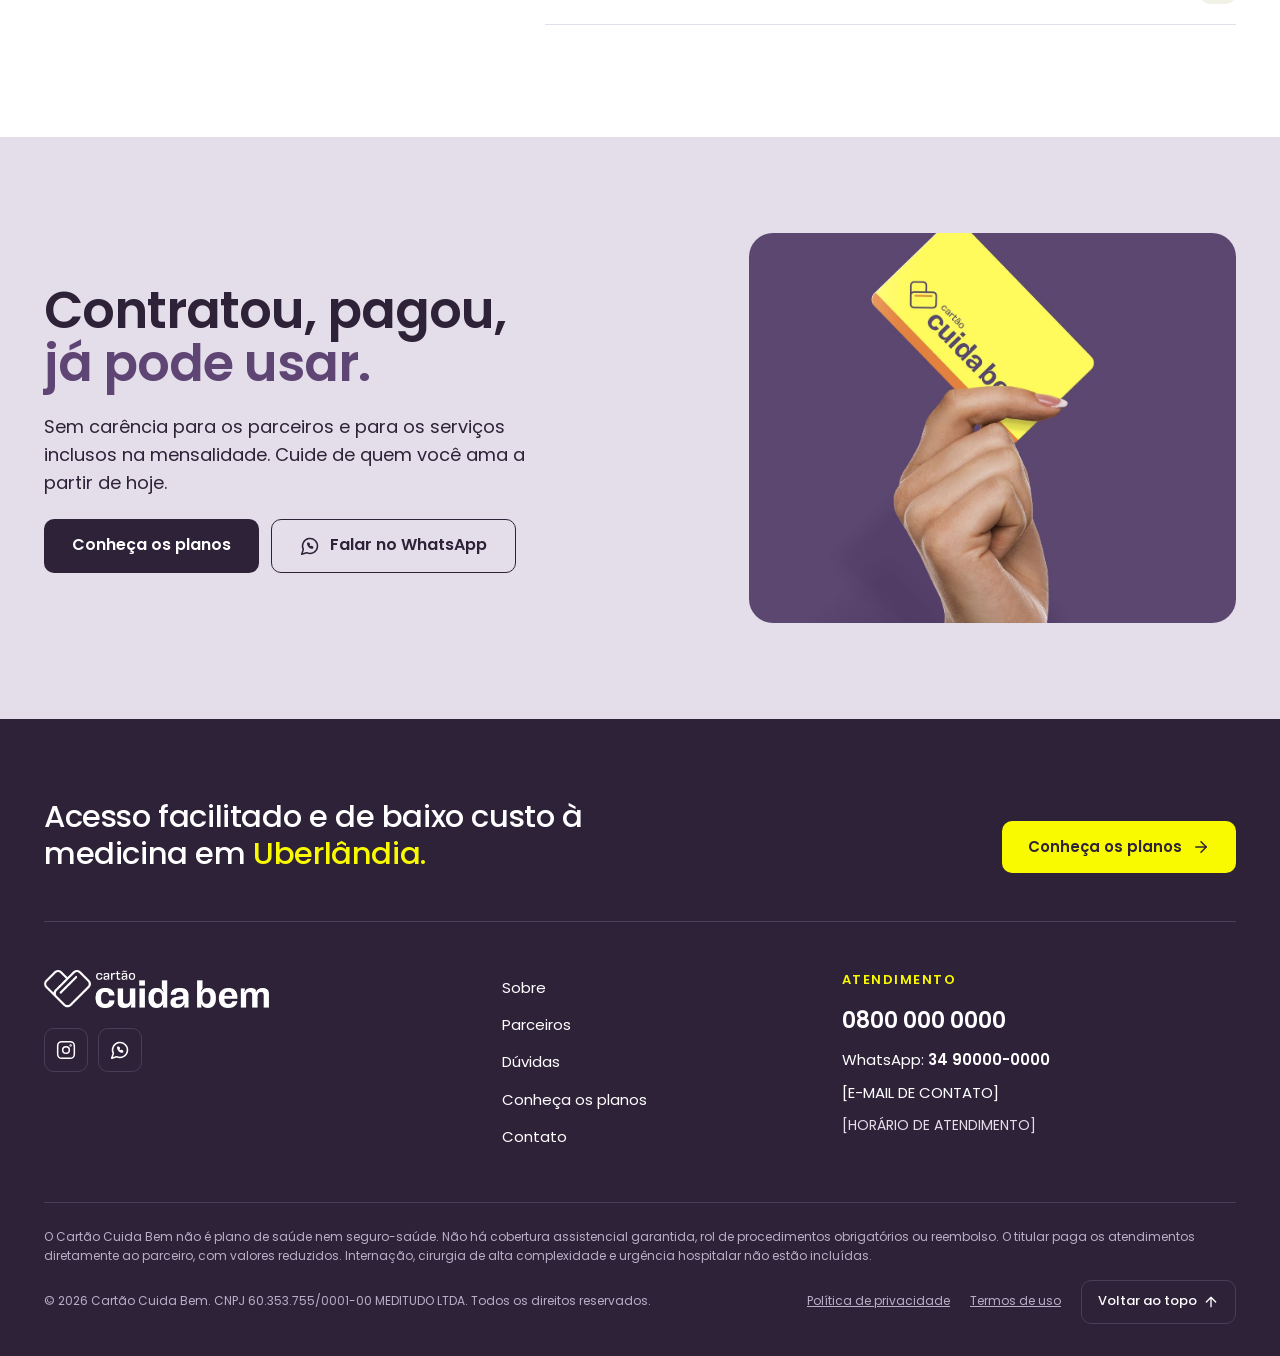
==== commit 55bea553: "Add files via upload" ====
--- a/index.html
+++ b/index.html
@@ -3,13 +3,33 @@
 <head>
 <meta charset="utf-8">
 <meta name="viewport" content="width=device-width, initial-scale=1">
-<title>Cartão Cuida Bem</title>
-<meta name="description" content="Cartão Cuida Bem: acesso facilitado e de baixo custo à medicina em Uberlândia. Descontos em consultas, exames e medicamentos na rede parceira.">
-<link rel="icon" type="image/png" href="assets/img/favicon.png">
-<link rel="preconnect" href="https://fonts.googleapis.com">
-<link rel="preconnect" href="https://fonts.gstatic.com" crossorigin>
-<link href="https://fonts.googleapis.com/css2?family=Poppins:wght@300;400;500;600;700&display=swap" rel="stylesheet">
+<meta http-equiv="Content-Security-Policy" content="default-src 'self'; script-src 'self'; style-src 'self' 'unsafe-inline'; img-src 'self' data:; font-src 'self'; object-src 'self'; frame-src 'self'; connect-src 'self'; base-uri 'self'; form-action 'self'; upgrade-insecure-requests">
+<meta name="referrer" content="strict-origin-when-cross-origin">
+<title>Cartão Cuida Bem | Descontos em saúde para você e sua família</title>
+<meta name="description" content="Cartão Cuida Bem: descontos em consultas, exames e farmácias em Uberlândia, sem carência. Assinatura individual ou familiar a partir de R$ 26,01 por mês.">
+<meta name="robots" content="index, follow, max-image-preview:large">
+<link rel="canonical" href="https://www.cartaocuidabem.com.br/">
+<meta name="theme-color" content="#5F4573">
+<link rel="icon" href="favicon.ico" sizes="48x48">
+<link rel="icon" type="image/png" sizes="48x48" href="assets/img/favicon-48.png">
+<link rel="icon" type="image/png" sizes="96x96" href="assets/img/favicon-96.png">
+<link rel="icon" type="image/png" sizes="192x192" href="assets/img/favicon-192.png">
+<link rel="apple-touch-icon" href="assets/img/apple-touch-icon.png">
+<meta property="og:type" content="website">
+<meta property="og:locale" content="pt_BR">
+<meta property="og:site_name" content="Cartão Cuida Bem">
+<meta property="og:title" content="Cartão Cuida Bem | Descontos em saúde para você e sua família">
+<meta property="og:description" content="Cartão Cuida Bem: descontos em consultas, exames e farmácias em Uberlândia, sem carência. Assinatura individual ou familiar a partir de R$ 26,01 por mês.">
+<meta property="og:url" content="https://www.cartaocuidabem.com.br/">
+<meta property="og:image" content="https://www.cartaocuidabem.com.br/assets/img/og-cartao-cuida-bem.jpg">
+<meta property="og:image:width" content="1200">
+<meta property="og:image:height" content="630">
+<meta property="og:image:alt" content="Cartão Cuida Bem: cartão de desconto em saúde em Uberlândia">
+<meta name="twitter:card" content="summary_large_image">
+<link rel="preload" href="assets/fonts/poppins-latin-500-normal.woff2" as="font" type="font/woff2" crossorigin>
+<link rel="preload" href="assets/fonts/poppins-latin-600-normal.woff2" as="font" type="font/woff2" crossorigin>
 <link rel="stylesheet" href="assets/css/site.css">
+<script type="application/ld+json">{"@context":"https://schema.org","@graph":[{"@type":"Organization","@id":"https://www.cartaocuidabem.com.br/#organizacao","name":"Cartão Cuida Bem","legalName":"MEDITUDO LTDA","taxID":"60.353.755/0001-00","url":"https://www.cartaocuidabem.com.br/","logo":{"@type":"ImageObject","url":"https://www.cartaocuidabem.com.br/assets/img/icone-512.png","width":512,"height":512},"image":"https://www.cartaocuidabem.com.br/assets/img/og-cartao-cuida-bem.jpg","description":"Cartão de desconto em saúde por assinatura, com parceiros de confiança em Uberlândia (MG). Não é plano de saúde.","address":{"@type":"PostalAddress","addressLocality":"Uberlândia","addressRegion":"MG","addressCountry":"BR"},"areaServed":{"@type":"City","name":"Uberlândia"}},{"@type":"WebSite","@id":"https://www.cartaocuidabem.com.br/#site","name":"Cartão Cuida Bem","url":"https://www.cartaocuidabem.com.br/","inLanguage":"pt-BR","publisher":{"@id":"https://www.cartaocuidabem.com.br/#organizacao"}},{"@type":"WebPage","@id":"https://www.cartaocuidabem.com.br/#pagina","url":"https://www.cartaocuidabem.com.br/","name":"Cartão Cuida Bem | Descontos em saúde para você e sua família","description":"Cartão Cuida Bem: descontos em consultas, exames e farmácias em Uberlândia, sem carência. Assinatura individual ou familiar a partir de R$ 26,01 por mês.","inLanguage":"pt-BR","isPartOf":{"@id":"https://www.cartaocuidabem.com.br/#site"},"about":{"@id":"https://www.cartaocuidabem.com.br/#organizacao"}},{"@type":"FAQPage","@id":"https://www.cartaocuidabem.com.br/#duvidas","mainEntity":[{"@type":"Question","name":"O Cartão Cuida Bem é um plano de saúde?","acceptedAnswer":{"@type":"Answer","text":"Não. É um serviço que oferece condições melhores de preço com parceiros de confiança (clínicas, laboratórios, farmácias e profissionais), mediante o pagamento de uma mensalidade. Você paga o atendimento diretamente ao parceiro, no momento do uso. Não há cobertura assistencial garantida, rol de procedimentos, reembolso nem atendimentos hospitalares."}},{"@type":"Question","name":"O Cartão Cuida Bem possui carência?","acceptedAnswer":{"@type":"Answer","text":"Não. O acesso aos parceiros e aos serviços inclusos na mensalidade é liberado assim que a contratação e o pagamento são confirmados. Os benefícios securitários (seguro de vida e assistência funeral) seguem as carências definidas na apólice da seguradora."}},{"@type":"Question","name":"A assinatura familiar tem limite de pessoas?","acceptedAnswer":{"@type":"Answer","text":"A assinatura familiar inclui 1 titular e até 3 dependentes, sem necessidade de comprovar vínculo familiar. Se quiser incluir mais pessoas, cada pessoa adicional é cobrada pelo valor da assinatura individual do mesmo pacote."}},{"@type":"Question","name":"Quais são as formas de pagamento da mensalidade?","acceptedAnswer":{"@type":"Answer","text":"Pix ou cartão de crédito. A assinatura anual pode ser parcelada em até 12 vezes."}},{"@type":"Question","name":"O Cartão Cuida Bem possui fidelidade?","acceptedAnswer":{"@type":"Answer","text":"A assinatura mensal não tem fidelidade. Já a assinatura anual tem fidelidade de 12 meses: se for cancelada antes do fim desse período, é cobrada multa de 50% sobre o valor das parcelas restantes. Exemplo: se o cancelamento for solicitado após 6 meses de uso, a multa será de 50% da soma das 6 parcelas restantes."}},{"@type":"Question","name":"O Cartão Cuida Bem possui carteirinha física?","acceptedAnswer":{"@type":"Answer","text":"Não. A elegibilidade é validada diretamente pelo parceiro, pelo CPF do usuário."}},{"@type":"Question","name":"Como são feitos os agendamentos de consultas e exames?","acceptedAnswer":{"@type":"Answer","text":"Diretamente com o parceiro que fará o atendimento, através do canal informado na seção Parceiros."}},{"@type":"Question","name":"Como são feitos os pagamentos de consultas e exames?","acceptedAnswer":{"@type":"Answer","text":"Diretamente ao parceiro que fará a consulta ou o exame, no momento do atendimento, já com o valor reduzido do cartão."}}]}]}</script>
 </head>
 <body>
 <div id="topo" style="width: 100%; background: #FFFFFF; font-family: 'Poppins', system-ui, sans-serif; color: #2E2238; line-height: 1.55">
@@ -18,7 +38,7 @@
 <a href="index.html" aria-label="Cartão Cuida Bem, página inicial" style="display: block; flex: 0 0 auto"><img src="assets/img/logo-roxo.png" alt="Cartão Cuida Bem" style="height: 36px; display: block"></a>
 <nav aria-label="Menu principal" style="display: flex; flex-wrap: wrap; gap: 4px 6px; flex: 1 1 auto; justify-content: center; align-items: center">
 <a href="sobre.html" style="color: #2E2238; text-decoration: none; font-weight: 500; font-size: 15px; padding: 10px 14px; border-radius: 8px">Sobre</a>
-<a href="sobre.html#rede-de-parceiros" style="color: #2E2238; text-decoration: none; font-weight: 500; font-size: 15px; padding: 10px 14px; border-radius: 8px">Rede de Parceiros</a>
+<a href="sobre.html#parceiros" style="color: #2E2238; text-decoration: none; font-weight: 500; font-size: 15px; padding: 10px 14px; border-radius: 8px">Parceiros</a>
 <a href="#duvidas" style="color: #2E2238; text-decoration: none; font-weight: 500; font-size: 15px; padding: 10px 14px; border-radius: 8px">Dúvidas</a>
 <a href="contato.html" style="color: #2E2238; text-decoration: none; font-weight: 500; font-size: 15px; padding: 10px 14px; border-radius: 8px">Contato</a>
 </nav>
@@ -40,11 +60,11 @@
 <div style="width: 100%; max-width: 644px; padding: 88px 56px 80px 24px; box-sizing: border-box; display: flex; flex-direction: column; gap: 28px">
 <p style="margin: 0; display: flex; align-items: center; gap: 12px; font-size: 13px; font-weight: 500; letter-spacing: 2px; text-transform: uppercase; color: #E4DEEA"><span aria-hidden="true" style="width: 10px; height: 10px; border-radius: 2px; background: #F9F900; transform: rotate(45deg)"></span>Cartão de saúde em Uberlândia</p>
 <h1 style="margin: 0; font-size: clamp(36px, 4.4vw, 60px); line-height: 1.08; font-weight: 600; letter-spacing: -1.2px">Acesso facilitado e de <span style="color: #F9F900">baixo custo</span> à medicina em Uberlândia.</h1>
-<p style="margin: 0; font-size: 18px; color: #E4DEEA; max-width: 520px"><strong style="color: #FFFFFF; font-weight: 600">Descontos em consultas, exames e medicamentos</strong> na rede parceira, com mensalidade acessível para você e sua família. Tudo isso sem depender de um plano de saúde.</p>
+<p style="margin: 0; font-size: 18px; color: #E4DEEA; max-width: 520px"><strong style="color: #FFFFFF; font-weight: 600">Descontos em consultas, exames e medicamentos</strong> com parceiros de confiança e mensalidade acessível para você e sua família. Tudo isso sem depender de um plano de saúde.</p>
 <div style="display: flex; flex-wrap: wrap; gap: 12px">
 <a href="planos.html" style="display: inline-flex; align-items: center; gap: 10px; min-height: 54px; padding: 0 28px; border-radius: 10px; background: #F9F900; color: #2E2238; font-weight: 600; font-size: 16px; text-decoration: none">Conheça os planos
 <svg aria-hidden="true" width="18" height="18" viewBox="0 0 24 24" fill="none" stroke="currentColor" stroke-width="2" stroke-linecap="round" stroke-linejoin="round"><path d="M5 12h14"></path><path d="m12 5 7 7-7 7"></path></svg></a>
-<a href="sobre.html#rede-de-parceiros" style="display: inline-flex; align-items: center; min-height: 54px; padding: 0 28px; border-radius: 10px; border: 1.5px solid #8B76A0; color: #FFFFFF; font-weight: 500; font-size: 16px; text-decoration: none; box-sizing: border-box">Ver rede de parceiros</a>
+<a href="sobre.html#parceiros" style="display: inline-flex; align-items: center; min-height: 54px; padding: 0 28px; border-radius: 10px; border: 1.5px solid #8B76A0; color: #FFFFFF; font-weight: 500; font-size: 16px; text-decoration: none; box-sizing: border-box">Ver parceiros</a>
 </div>
 <div style="display: grid; grid-template-columns: repeat(auto-fit, minmax(min(100%, 210px), 1fr)); border-top: 1px solid #4A3D57; margin-top: 8px">
 <div style="display: flex; align-items: center; gap: 12px; padding: 16px 0; border-bottom: 1px solid #4A3D57; font-size: 15px; font-weight: 500">
@@ -52,14 +72,17 @@
 <div style="display: flex; align-items: center; gap: 12px; padding: 16px 0; border-bottom: 1px solid #4A3D57; font-size: 15px; font-weight: 500">
 <span style="display: flex; flex: 0 0 auto; width: 36px; height: 36px; border-radius: 10px; background: #5F4573; color: #F9F900; align-items: center; justify-content: center"><svg aria-hidden="true" width="18" height="18" viewBox="0 0 24 24" fill="none" stroke="currentColor" stroke-width="2" stroke-linecap="round" stroke-linejoin="round"><path d="M5 4h14a2 2 0 0 1 2 2v14a2 2 0 0 1-2 2H5a2 2 0 0 1-2-2V6a2 2 0 0 1 2-2z"></path><path d="M16 2v4M8 2v4M3 10h18"></path><path d="m9 16 2 2 4-4"></path></svg></span>Sem carência</div>
 <div style="display: flex; align-items: center; gap: 12px; padding: 16px 0; border-bottom: 1px solid #4A3D57; font-size: 15px; font-weight: 500">
-<span style="display: flex; flex: 0 0 auto; width: 36px; height: 36px; border-radius: 10px; background: #5F4573; color: #F9F900; align-items: center; justify-content: center"><svg aria-hidden="true" width="18" height="18" viewBox="0 0 24 24" fill="none" stroke="currentColor" stroke-width="2" stroke-linecap="round" stroke-linejoin="round"><path d="M16 21v-2a4 4 0 0 0-4-4H6a4 4 0 0 0-4 4v2"></path><path d="M13 7a4 4 0 1 1-8 0 4 4 0 0 1 8 0"></path><path d="M22 21v-2a4 4 0 0 0-3-3.87M16 3.13a4 4 0 0 1 0 7.75"></path></svg></span>Titular + 3 dependentes</div>
+<span style="display: flex; flex: 0 0 auto; width: 36px; height: 36px; border-radius: 10px; background: #5F4573; color: #F9F900; align-items: center; justify-content: center"><svg aria-hidden="true" width="18" height="18" viewBox="0 0 24 24" fill="none" stroke="currentColor" stroke-width="2" stroke-linecap="round" stroke-linejoin="round"><path d="M16 21v-2a4 4 0 0 0-4-4H6a4 4 0 0 0-4 4v2"></path><path d="M13 7a4 4 0 1 1-8 0 4 4 0 0 1 8 0"></path><path d="M22 21v-2a4 4 0 0 0-3-3.87M16 3.13a4 4 0 0 1 0 7.75"></path></svg></span>Individual ou Familiar*</div>
 <div style="display: flex; align-items: center; gap: 12px; padding: 16px 0; border-bottom: 1px solid #4A3D57; font-size: 15px; font-weight: 500">
 <span style="display: flex; flex: 0 0 auto; width: 36px; height: 36px; border-radius: 10px; background: #5F4573; color: #F9F900; align-items: center; justify-content: center"><svg aria-hidden="true" width="18" height="18" viewBox="0 0 24 24" fill="none" stroke="currentColor" stroke-width="2" stroke-linecap="round" stroke-linejoin="round"><path d="M12.586 2.586A2 2 0 0 0 11.172 2H4a2 2 0 0 0-2 2v7.172a2 2 0 0 0 .586 1.414l8.704 8.704a2.426 2.426 0 0 0 3.42 0l6.58-6.58a2.426 2.426 0 0 0 0-3.42z"></path><path d="M7.5 7.5h.01"></path><path d=""></path></svg></span>Até 63% de economia</div>
 </div>
+<p style="margin: -12px 0 0; font-size: 13px; line-height: 1.5; color: #B9AEC6">*Na assinatura familiar, você inclui até 3 dependentes sem precisar comprovar vínculo familiar.</p>
 </div>
 </div>
 <div style="flex: 1 1 480px; min-width: 0; position: relative; min-height: 440px">
 <img src="assets/img/hero.jpg" alt="Mãe e filha sorrindo abraçadas em casa" style="position: absolute; inset: 0; width: 100%; height: 100%; object-fit: cover">
+<img class="hero-slide hero-slide--2" src="assets/img/familia.jpg" alt="Pai, mãe e filha sorrindo juntos na cozinha de casa" loading="lazy" style="position: absolute; inset: 0; width: 100%; height: 100%; object-fit: cover; object-position: 55% center">
+<img class="hero-slide hero-slide--3" src="assets/img/avo.jpg" alt="Avô dançando com a neta na sala de casa" loading="lazy" style="position: absolute; inset: 0; width: 100%; height: 100%; object-fit: cover; object-position: 45% center">
 <div aria-hidden="true" style="position: absolute; left: -44px; top: 64px; width: 88px; height: 88px; border-radius: 20px; background: #EF7823; transform: rotate(45deg)"></div>
 <div aria-hidden="true" style="position: absolute; right: 48px; top: 48px; width: 56px; height: 56px; border-radius: 12px; border: 3px solid #F9F900; transform: rotate(45deg)"></div>
 </div>
@@ -69,13 +92,13 @@
 <div style="max-width: 1240px; margin: 0 auto; padding: 112px 24px; box-sizing: border-box; display: flex; flex-wrap: wrap; gap: 56px 72px; align-items: flex-start">
 <div style="flex: 1 1 360px; min-width: 0; display: flex; flex-direction: column; gap: 20px">
 <h2 style="margin: 0; font-size: clamp(32px, 3.4vw, 46px); line-height: 1.12; font-weight: 600; letter-spacing: -0.8px">Saúde em dia, <span style="color: #5F4573"><br>sem pesar no bolso.</span></h2>
-<p style="margin: 0; font-size: 17px; color: #4A3D57">Consulta, exame e remédio com preço justo, pertinho de você. O Cartão Cuida Bem coloca o cuidado com a saúde da sua família ao alcance da mão, sem precisar de um plano de saúde.</p>
+<p style="margin: 0; font-size: 17px; color: #4A3D57">Consulta, exame e medicamentos com preço justo, pertinho de você. O Cartão Cuida Bem coloca o cuidado com a saúde da sua família ao seu alcance, sem precisar de um plano de saúde.</p>
 </div>
 <div style="flex: 1.5 1 560px; min-width: 0; display: grid; grid-template-columns: repeat(auto-fit, minmax(min(100%, 250px), 1fr)); gap: 1px; background: #E4DEEA; border: 1px solid #E4DEEA; border-radius: 16px; overflow: hidden">
 <div style="background: #FFFFFF; padding: 32px; display: flex; flex-direction: column; gap: 12px">
 <span style="display: flex; width: 48px; height: 48px; border-radius: 12px; background: #F1F1E5; color: #5F4573; align-items: center; justify-content: center"><svg aria-hidden="true" width="22" height="22" viewBox="0 0 24 24" fill="none" stroke="currentColor" stroke-width="1.8" stroke-linecap="round" stroke-linejoin="round"><path d="M12.586 2.586A2 2 0 0 0 11.172 2H4a2 2 0 0 0-2 2v7.172a2 2 0 0 0 .586 1.414l8.704 8.704a2.426 2.426 0 0 0 3.42 0l6.58-6.58a2.426 2.426 0 0 0 0-3.42z"></path><path d="M7.5 7.5h.01"></path></svg></span>
 <h3 style="margin: 8px 0 0; font-size: 20px; font-weight: 600; color: #2E2238">Descontos</h3>
-<p style="margin: 0; font-size: 15px; color: #4A3D57">Em consultas, exames e medicamentos na rede parceira.</p>
+<p style="margin: 0; font-size: 15px; color: #4A3D57">Em consultas, exames e medicamentos com parceiros de confiança.</p>
 </div>
 <div style="background: #FFFFFF; padding: 32px; display: flex; flex-direction: column; gap: 12px">
 <span style="display: flex; width: 48px; height: 48px; border-radius: 12px; background: #F1F1E5; color: #5F4573; align-items: center; justify-content: center"><svg aria-hidden="true" width="22" height="22" viewBox="0 0 24 24" fill="none" stroke="currentColor" stroke-width="1.8" stroke-linecap="round" stroke-linejoin="round"><path d="M19 7V4a1 1 0 0 0-1-1H5a2 2 0 0 0 0 4h15a1 1 0 0 1 1 1v4h-3a2 2 0 0 0 0 4h3a1 1 0 0 0 1-1v-2a1 1 0 0 0-1-1"></path><path d="M3 5v14a2 2 0 0 0 2 2h15a1 1 0 0 0 1-1v-4"></path></svg></span>
@@ -85,7 +108,7 @@
 <div style="background: #FFFFFF; padding: 32px; display: flex; flex-direction: column; gap: 12px">
 <span style="display: flex; width: 48px; height: 48px; border-radius: 12px; background: #F1F1E5; color: #5F4573; align-items: center; justify-content: center"><svg aria-hidden="true" width="22" height="22" viewBox="0 0 24 24" fill="none" stroke="currentColor" stroke-width="1.8" stroke-linecap="round" stroke-linejoin="round"><path d="M20 13c0 5-3.5 7.5-7.66 8.95a1 1 0 0 1-.67-.01C7.5 20.5 4 18 4 13V6a1 1 0 0 1 1-1c2 0 4.5-1.2 6.24-2.72a1.17 1.17 0 0 1 1.52 0C14.51 3.81 17 5 19 5a1 1 0 0 1 1 1z"></path><path d="m9 12 2 2 4-4"></path></svg></span>
 <h3 style="margin: 8px 0 0; font-size: 20px; font-weight: 600; color: #2E2238">Qualidade</h3>
-<p style="margin: 0; font-size: 15px; color: #4A3D57">Atendimento de qualidade, com prestadores credenciados.</p>
+<p style="margin: 0; font-size: 15px; color: #4A3D57">Atendimento de qualidade, com parceiros qualificados.</p>
 </div>
 <div style="background: #FFFFFF; padding: 32px; display: flex; flex-direction: column; gap: 12px">
 <span style="display: flex; width: 48px; height: 48px; border-radius: 12px; background: #F1F1E5; color: #5F4573; align-items: center; justify-content: center"><svg aria-hidden="true" width="22" height="22" viewBox="0 0 24 24" fill="none" stroke="currentColor" stroke-width="1.8" stroke-linecap="round" stroke-linejoin="round"><path d="M5 4h14a2 2 0 0 1 2 2v14a2 2 0 0 1-2 2H5a2 2 0 0 1-2-2V6a2 2 0 0 1 2-2z"></path><path d="M16 2v4M8 2v4M3 10h18"></path></svg></span>
@@ -99,30 +122,30 @@
 <div style="max-width: 1240px; margin: 0 auto; padding: 112px 24px; box-sizing: border-box; display: flex; flex-direction: column; gap: 48px">
 <div style="display: flex; flex-wrap: wrap; align-items: flex-end; justify-content: space-between; gap: 20px">
 <h2 style="margin: 0; flex: 1 1 560px; min-width: 0; font-size: clamp(30px, 3vw, 42px); line-height: 1.15; font-weight: 600; letter-spacing: -0.6px">Um cuidado completo, <span style="color: #5F4573"><br>com parceiros de confiança.</span></h2>
-<a href="sobre.html#rede-de-parceiros" style="display: inline-flex; align-items: center; gap: 10px; min-height: 48px; padding: 0 22px; border-radius: 10px; border: 1.5px solid #5F4573; color: #5F4573; font-weight: 600; font-size: 15px; text-decoration: none; box-sizing: border-box">Ver rede de parceiros
+<a href="sobre.html#parceiros" style="display: inline-flex; align-items: center; gap: 10px; min-height: 48px; padding: 0 22px; border-radius: 10px; border: 1.5px solid #5F4573; color: #5F4573; font-weight: 600; font-size: 15px; text-decoration: none; box-sizing: border-box">Ver parceiros
 <svg aria-hidden="true" width="18" height="18" viewBox="0 0 24 24" fill="none" stroke="currentColor" stroke-width="2" stroke-linecap="round" stroke-linejoin="round"><path d="M5 12h14"></path><path d="m12 5 7 7-7 7"></path></svg></a>
 </div>
 <div style="display: grid; grid-template-columns: repeat(auto-fit, minmax(min(100%, 250px), 1fr)); gap: 1px; background: #E4DEEA; border: 1px solid #E4DEEA; border-radius: 16px; overflow: hidden">
-<a href="sobre.html#rede-de-parceiros" style="background: #FFFFFF; padding: 32px; display: flex; flex-direction: column; gap: 12px; text-decoration: none; color: #2E2238">
-<div style="height: 72px; display: flex; align-items: center"><img src="assets/img/p-nexa.png" alt="Clínica Nexa" style="max-height: 56px; max-width: 170px; object-fit: contain"></div>
+<a href="sobre.html#parceiros" style="background: #FFFFFF; padding: 32px; display: flex; flex-direction: column; gap: 12px; text-decoration: none; color: #2E2238">
+<div style="height: 72px; display: flex; align-items: center"><img loading="lazy" decoding="async" src="assets/img/p-nexa.png" alt="Clínica Nexa" style="max-height: 56px; max-width: 170px; object-fit: contain"></div>
 <h3 style="margin: 12px 0 0; font-size: 19px; font-weight: 600; color: #5F4573">Consultas presenciais</h3>
 <p style="margin: 0; font-size: 15px; color: #4A3D57; flex: 1 1 auto">Consultas médicas, de psicologia e de nutrição, além do exame de bioimpedância.</p>
 <span style="display: inline-flex; align-items: center; gap: 8px; font-size: 14px; font-weight: 600; color: #5F4573">Saiba mais <svg aria-hidden="true" width="16" height="16" viewBox="0 0 24 24" fill="none" stroke="currentColor" stroke-width="2" stroke-linecap="round" stroke-linejoin="round"><path d="M5 12h14"></path><path d="m12 5 7 7-7 7"></path></svg></span>
 </a>
-<a href="sobre.html#rede-de-parceiros" style="background: #FFFFFF; padding: 32px; display: flex; flex-direction: column; gap: 12px; text-decoration: none; color: #2E2238">
-<div style="height: 72px; display: flex; align-items: center"><img src="assets/img/p-checkup.png" alt="CheckUp" style="max-height: 56px; max-width: 170px; object-fit: contain"></div>
+<a href="sobre.html#parceiros" style="background: #FFFFFF; padding: 32px; display: flex; flex-direction: column; gap: 12px; text-decoration: none; color: #2E2238">
+<div style="height: 72px; display: flex; align-items: center"><img loading="lazy" decoding="async" src="assets/img/p-checkup.png" alt="CheckUp" style="max-height: 56px; max-width: 170px; object-fit: contain"></div>
 <h3 style="margin: 12px 0 0; font-size: 19px; font-weight: 600; color: #5F4573">Exames com desconto</h3>
 <p style="margin: 0; font-size: 15px; color: #4A3D57; flex: 1 1 auto">Exames de análises clínicas, de imagem e cardiológicos.</p>
 <span style="display: inline-flex; align-items: center; gap: 8px; font-size: 14px; font-weight: 600; color: #5F4573">Saiba mais <svg aria-hidden="true" width="16" height="16" viewBox="0 0 24 24" fill="none" stroke="currentColor" stroke-width="2" stroke-linecap="round" stroke-linejoin="round"><path d="M5 12h14"></path><path d="m12 5 7 7-7 7"></path></svg></span>
 </a>
-<a href="sobre.html#rede-de-parceiros" style="background: #FFFFFF; padding: 32px; display: flex; flex-direction: column; gap: 12px; text-decoration: none; color: #2E2238">
-<div style="height: 72px; display: flex; align-items: center"><img src="assets/img/p-hocta.png" alt="Hocta" style="max-height: 56px; max-width: 170px; object-fit: contain"></div>
+<a href="sobre.html#parceiros" style="background: #FFFFFF; padding: 32px; display: flex; flex-direction: column; gap: 12px; text-decoration: none; color: #2E2238">
+<div style="height: 72px; display: flex; align-items: center"><img loading="lazy" decoding="async" src="assets/img/p-hocta.png" alt="Hocta" style="max-height: 56px; max-width: 170px; object-fit: contain"></div>
 <h3 style="margin: 12px 0 0; font-size: 19px; font-weight: 600; color: #5F4573">Telemedicina e farmácias</h3>
 <p style="margin: 0; font-size: 15px; color: #4A3D57; flex: 1 1 auto">Consultas por vídeo, desconto em farmácias e seguros pelo marketplace.</p>
 <span style="display: inline-flex; align-items: center; gap: 8px; font-size: 14px; font-weight: 600; color: #5F4573">Saiba mais <svg aria-hidden="true" width="16" height="16" viewBox="0 0 24 24" fill="none" stroke="currentColor" stroke-width="2" stroke-linecap="round" stroke-linejoin="round"><path d="M5 12h14"></path><path d="m12 5 7 7-7 7"></path></svg></span>
 </a>
-<a href="sobre.html#rede-de-parceiros" style="background: #FFFFFF; padding: 32px; display: flex; flex-direction: column; gap: 12px; text-decoration: none; color: #2E2238">
-<div style="height: 72px; display: flex; align-items: center"><img src="assets/img/p-medilar.png" alt="Medilar" style="max-height: 56px; max-width: 170px; object-fit: contain"></div>
+<a href="sobre.html#parceiros" style="background: #FFFFFF; padding: 32px; display: flex; flex-direction: column; gap: 12px; text-decoration: none; color: #2E2238">
+<div style="height: 72px; display: flex; align-items: center"><img loading="lazy" decoding="async" src="assets/img/p-medilar.png" alt="Medilar" style="max-height: 56px; max-width: 170px; object-fit: contain"></div>
 <h3 style="margin: 12px 0 0; font-size: 19px; font-weight: 600; color: #5F4573">Orientação médica 24h</h3>
 <p style="margin: 0; font-size: 15px; color: #4A3D57; flex: 1 1 auto">Central 24 horas de orientação médica e APH (Atendimento pré-hospitalar).</p>
 <span style="display: inline-flex; align-items: center; gap: 8px; font-size: 14px; font-weight: 600; color: #5F4573">Saiba mais <svg aria-hidden="true" width="16" height="16" viewBox="0 0 24 24" fill="none" stroke="currentColor" stroke-width="2" stroke-linecap="round" stroke-linejoin="round"><path d="M5 12h14"></path><path d="m12 5 7 7-7 7"></path></svg></span>
@@ -157,7 +180,7 @@
 <span aria-hidden="true" style="width: 10px; height: 10px; border-radius: 2px; background: #EF7823; transform: rotate(45deg)"></span>
 </div>
 <h3 style="margin: 4px 0 0; font-size: 20px; font-weight: 600">Ativação</h3>
-<p style="margin: 0; font-size: 15px; color: #E4DEEA">Com o pagamento confirmado, a rede parceira e os serviços inclusos já ficam liberados.</p>
+<p style="margin: 0; font-size: 15px; color: #E4DEEA">Com o pagamento confirmado, os parceiros e os serviços inclusos já ficam liberados.</p>
 </li>
 </ol>
 </div>
@@ -174,7 +197,7 @@
 <span aria-hidden="true" style="width: 10px; height: 10px; border-radius: 2px; background: #EF7823; transform: rotate(45deg)"></span>
 </div>
 <h3 style="margin: 4px 0 0; font-size: 20px; font-weight: 600">Agendamento</h3>
-<p style="margin: 0; font-size: 15px; color: #E4DEEA">Confira o valor com desconto na rede de parceiros e agende direto com o parceiro.</p>
+<p style="margin: 0; font-size: 15px; color: #E4DEEA">Confira o valor com desconto e agende direto com o parceiro.</p>
 </li>
 <li style="display: flex; flex-direction: column; gap: 10px">
 <div style="display: flex; align-items: center; gap: 12px">
@@ -183,7 +206,7 @@
 <span aria-hidden="true" style="width: 10px; height: 10px; border-radius: 2px; background: #EF7823; transform: rotate(45deg)"></span>
 </div>
 <h3 style="margin: 4px 0 0; font-size: 20px; font-weight: 600">Atendimento</h3>
-<p style="margin: 0; font-size: 15px; color: #E4DEEA">Faça sua consulta ou exame com o desconto do Cuida Bem. Basta informar seu CPF.</p>
+<p style="margin: 0; font-size: 15px; color: #E4DEEA">Faça sua consulta ou exame com o desconto do Cartão Cuida Bem. Basta informar seu CPF.</p>
 </li>
 <li style="display: flex; flex-direction: column; gap: 10px">
 <div style="display: flex; align-items: center; gap: 12px">
@@ -226,7 +249,7 @@
 <div style="display: flex; align-items: center; justify-content: space-between; gap: 12px; min-height: 28px">
 <h3 style="margin: 0; font-size: 24px; font-weight: 600">Conecta</h3>
 </div>
-<p style="margin: 0; font-size: 15px; color: #4A3D57; min-height: 48px">Descontos na rede, mais atendimento médico sem sair de casa.</p>
+<p style="margin: 0; font-size: 15px; color: #4A3D57; min-height: 48px">Descontos nos parceiros, mais atendimento médico sem sair de casa.</p>
 <div style="padding: 20px 0; border-top: 1px solid #E4DEEA; border-bottom: 1px solid #E4DEEA">
 <span style="display: block; font-size: 13px; color: #4A3D57">A partir de</span>
 <span style="display: flex; align-items: baseline; gap: 6px; margin-top: 4px"><span style="font-size: 16px; font-weight: 500">R$</span><strong style="font-size: 48px; line-height: 1; font-weight: 700; letter-spacing: -1px" data-preco="Conecta">39,51</strong><span style="font-size: 15px; color: #4A3D57">/mês</span></span>
@@ -259,11 +282,110 @@
 <p style="margin: 0; font-size: 13px; color: #4A3D57">Valores a partir da assinatura anual individual. Veja todas as opções e condições em <a href="planos.html" style="font-weight: 600">Conheça os planos</a>.</p>
 </div>
 </section>
+<section id="servicos" style="background: #2E2238; color: #FFFFFF; position: relative; overflow: hidden">
+<div aria-hidden="true" style="position: absolute; width: 520px; height: 520px; left: -300px; top: -260px; border: 2px solid rgba(249, 249, 0, 0.14); border-radius: 80px; transform: rotate(45deg)"></div>
+<div style="position: relative; max-width: 1240px; margin: 0 auto; padding: 112px 24px; box-sizing: border-box; display: flex; flex-wrap: wrap; gap: 56px 72px; align-items: center">
+<div style="flex: 1 1 420px; min-width: 0; display: flex; flex-direction: column; gap: 32px">
+<div style="display: flex; flex-direction: column; gap: 16px">
+<h2 style="margin: 0; font-size: clamp(30px, 3.2vw, 46px); line-height: 1.12; font-weight: 600; letter-spacing: -0.8px">Cuidado que vai <span style="color: #F9F900">além do desconto.</span></h2>
+<p style="margin: 0; max-width: 460px; font-size: 17px; line-height: 1.6; color: #E4DEEA">Atendimento por telefone, por vídeo e até de ambulância, além de proteção para quem você ama. Tudo em um só cartão.</p>
+</div>
+<div role="tablist" aria-label="Serviços do Cartão Cuida Bem" style="display: flex; flex-direction: column; gap: 6px">
+<button type="button" role="tab" class="sv-item" id="sv-tab-ambulancia" data-sv="ambulancia" aria-controls="sv-painel-ambulancia" aria-selected="true" style="display: flex; align-items: center; gap: 18px; width: 100%; min-height: 68px; padding: 12px 18px; border: 0; border-radius: 16px; color: #FFFFFF; font-family: inherit; text-align: left; cursor: pointer">
+<span style="flex: 0 0 auto; display: flex; width: 44px; height: 44px; align-items: center; justify-content: center; position: relative"><span class="sv-losango" aria-hidden="true" style="position: absolute; inset: 6px; border-radius: 8px; transform: rotate(45deg); box-sizing: border-box"></span><svg class="sv-ic" aria-hidden="true" width="18" height="18" viewBox="0 0 24 24" fill="none" stroke="currentColor" stroke-width="2" stroke-linecap="round" stroke-linejoin="round" style="position: relative"><path d="M14 18V6a2 2 0 0 0-2-2H4a2 2 0 0 0-2 2v11a1 1 0 0 0 1 1h2M10 10H6M8 8v4M9 18h6M19 18h2a1 1 0 0 0 1-1v-3.28a1 1 0 0 0-.684-.948l-1.923-.641a1 1 0 0 1-.578-.502l-1.539-3.076A1 1 0 0 0 16.382 8H14M5 18a2 2 0 1 0 4 0 2 2 0 1 0-4 0M15 18a2 2 0 1 0 4 0 2 2 0 1 0-4 0"></path></svg></span>
+<span style="flex: 1 1 auto; min-width: 0; display: flex; flex-direction: column; gap: 2px"><span style="font-size: 18px; font-weight: 600; white-space: pre-line">Ambulância e APH
+(Atendimento pré-hospitalar)</span><span class="sv-selo" style="font-size: 13px">24 horas, todos os dias</span></span>
+<svg class="sv-seta" aria-hidden="true" width="20" height="20" viewBox="0 0 24 24" fill="none" stroke="currentColor" stroke-width="2" stroke-linecap="round" stroke-linejoin="round" style="flex: 0 0 auto"><path d="M5 12h14"></path><path d="m12 5 7 7-7 7"></path></svg>
+</button>
+<button type="button" role="tab" class="sv-item" id="sv-tab-telemedicina" data-sv="telemedicina" aria-controls="sv-painel-telemedicina" aria-selected="false" style="display: flex; align-items: center; gap: 18px; width: 100%; min-height: 68px; padding: 12px 18px; border: 0; border-radius: 16px; color: #FFFFFF; font-family: inherit; text-align: left; cursor: pointer">
+<span style="flex: 0 0 auto; display: flex; width: 44px; height: 44px; align-items: center; justify-content: center; position: relative"><span class="sv-losango" aria-hidden="true" style="position: absolute; inset: 6px; border-radius: 8px; transform: rotate(45deg); box-sizing: border-box"></span><svg class="sv-ic" aria-hidden="true" width="18" height="18" viewBox="0 0 24 24" fill="none" stroke="currentColor" stroke-width="2" stroke-linecap="round" stroke-linejoin="round" style="position: relative"><path d="m16 13 5.223 3.482a.5.5 0 0 0 .777-.416V7.87a.5.5 0 0 0-.752-.432L16 10.5M4 6h10a2 2 0 0 1 2 2v8a2 2 0 0 1-2 2H4a2 2 0 0 1-2-2V8a2 2 0 0 1 2-2z"></path></svg></span>
+<span style="flex: 1 1 auto; min-width: 0; display: flex; flex-direction: column; gap: 2px"><span style="font-size: 18px; font-weight: 600; white-space: pre-line">Telemedicina</span><span class="sv-selo" style="font-size: 13px">Sem sair de casa</span></span>
+<svg class="sv-seta" aria-hidden="true" width="20" height="20" viewBox="0 0 24 24" fill="none" stroke="currentColor" stroke-width="2" stroke-linecap="round" stroke-linejoin="round" style="flex: 0 0 auto"><path d="M5 12h14"></path><path d="m12 5 7 7-7 7"></path></svg>
+</button>
+<button type="button" role="tab" class="sv-item" id="sv-tab-orientacao" data-sv="orientacao" aria-controls="sv-painel-orientacao" aria-selected="false" style="display: flex; align-items: center; gap: 18px; width: 100%; min-height: 68px; padding: 12px 18px; border: 0; border-radius: 16px; color: #FFFFFF; font-family: inherit; text-align: left; cursor: pointer">
+<span style="flex: 0 0 auto; display: flex; width: 44px; height: 44px; align-items: center; justify-content: center; position: relative"><span class="sv-losango" aria-hidden="true" style="position: absolute; inset: 6px; border-radius: 8px; transform: rotate(45deg); box-sizing: border-box"></span><svg class="sv-ic" aria-hidden="true" width="18" height="18" viewBox="0 0 24 24" fill="none" stroke="currentColor" stroke-width="2" stroke-linecap="round" stroke-linejoin="round" style="position: relative"><path d="M22 16.92v3a2 2 0 0 1-2.18 2 19.79 19.79 0 0 1-8.63-3.07 19.5 19.5 0 0 1-6-6 19.79 19.79 0 0 1-3.07-8.67A2 2 0 0 1 4.11 2h3a2 2 0 0 1 2 1.72 12.84 12.84 0 0 0 .7 2.81 2 2 0 0 1-.45 2.11L8.09 9.91a16 16 0 0 0 6 6l1.27-1.27a2 2 0 0 1 2.11-.45 12.84 12.84 0 0 0 2.81.7A2 2 0 0 1 22 16.92z"></path></svg></span>
+<span style="flex: 1 1 auto; min-width: 0; display: flex; flex-direction: column; gap: 2px"><span style="font-size: 18px; font-weight: 600; white-space: pre-line">Orientação médica 24h</span><span class="sv-selo" style="font-size: 13px">24 horas por dia</span></span>
+<svg class="sv-seta" aria-hidden="true" width="20" height="20" viewBox="0 0 24 24" fill="none" stroke="currentColor" stroke-width="2" stroke-linecap="round" stroke-linejoin="round" style="flex: 0 0 auto"><path d="M5 12h14"></path><path d="m12 5 7 7-7 7"></path></svg>
+</button>
+<button type="button" role="tab" class="sv-item" id="sv-tab-seguro" data-sv="seguro" aria-controls="sv-painel-seguro" aria-selected="false" style="display: flex; align-items: center; gap: 18px; width: 100%; min-height: 68px; padding: 12px 18px; border: 0; border-radius: 16px; color: #FFFFFF; font-family: inherit; text-align: left; cursor: pointer">
+<span style="flex: 0 0 auto; display: flex; width: 44px; height: 44px; align-items: center; justify-content: center; position: relative"><span class="sv-losango" aria-hidden="true" style="position: absolute; inset: 6px; border-radius: 8px; transform: rotate(45deg); box-sizing: border-box"></span><svg class="sv-ic" aria-hidden="true" width="18" height="18" viewBox="0 0 24 24" fill="none" stroke="currentColor" stroke-width="2" stroke-linecap="round" stroke-linejoin="round" style="position: relative"><path d="M20 13c0 5-3.5 7.5-7.66 8.95a1 1 0 0 1-.67-.01C7.5 20.5 4 18 4 13V6a1 1 0 0 1 1-1c2 0 4.5-1.2 6.24-2.72a1.17 1.17 0 0 1 1.52 0C14.51 3.81 17 5 19 5a1 1 0 0 1 1 1z"></path></svg></span>
+<span style="flex: 1 1 auto; min-width: 0; display: flex; flex-direction: column; gap: 2px"><span style="font-size: 18px; font-weight: 600; white-space: pre-line">Seguro de vida</span><span class="sv-selo" style="font-size: 13px">Proteção para a família</span></span>
+<svg class="sv-seta" aria-hidden="true" width="20" height="20" viewBox="0 0 24 24" fill="none" stroke="currentColor" stroke-width="2" stroke-linecap="round" stroke-linejoin="round" style="flex: 0 0 auto"><path d="M5 12h14"></path><path d="m12 5 7 7-7 7"></path></svg>
+</button>
+<button type="button" role="tab" class="sv-item" id="sv-tab-funeral" data-sv="funeral" aria-controls="sv-painel-funeral" aria-selected="false" style="display: flex; align-items: center; gap: 18px; width: 100%; min-height: 68px; padding: 12px 18px; border: 0; border-radius: 16px; color: #FFFFFF; font-family: inherit; text-align: left; cursor: pointer">
+<span style="flex: 0 0 auto; display: flex; width: 44px; height: 44px; align-items: center; justify-content: center; position: relative"><span class="sv-losango" aria-hidden="true" style="position: absolute; inset: 6px; border-radius: 8px; transform: rotate(45deg); box-sizing: border-box"></span><svg class="sv-ic" aria-hidden="true" width="18" height="18" viewBox="0 0 24 24" fill="none" stroke="currentColor" stroke-width="2" stroke-linecap="round" stroke-linejoin="round" style="position: relative"><path d="M19 14c1.49-1.46 3-3.21 3-5.5A5.5 5.5 0 0 0 16.5 3c-1.76 0-3 .5-4.5 2-1.5-1.5-2.74-2-4.5-2A5.5 5.5 0 0 0 2 8.5c0 2.3 1.5 4.05 3 5.5l7 7Z"></path></svg></span>
+<span style="flex: 1 1 auto; min-width: 0; display: flex; flex-direction: column; gap: 2px"><span style="font-size: 18px; font-weight: 600; white-space: pre-line">Assistência funeral</span><span class="sv-selo" style="font-size: 13px">Apoio quando mais precisa</span></span>
+<svg class="sv-seta" aria-hidden="true" width="20" height="20" viewBox="0 0 24 24" fill="none" stroke="currentColor" stroke-width="2" stroke-linecap="round" stroke-linejoin="round" style="flex: 0 0 auto"><path d="M5 12h14"></path><path d="m12 5 7 7-7 7"></path></svg>
+</button>
+</div>
+</div>
+<div class="sv-direita" style="flex: 1.15 1 480px; min-width: 0; position: relative; padding: 0 0 110px 0">
+<div aria-hidden="true" style="position: absolute; right: -28px; top: -28px; width: 120px; height: 120px; border-radius: 24px; border: 3px solid #F9F900; transform: rotate(45deg)"></div>
+<div class="sv-laranja" aria-hidden="true" style="position: absolute; left: -22px; top: 46%; width: 44px; height: 44px; border-radius: 10px; background: #EF7823; transform: rotate(45deg); z-index: 2"></div>
+<div class="sv-painel" role="tabpanel" id="sv-painel-ambulancia" aria-labelledby="sv-tab-ambulancia" data-sv-painel="ambulancia" style="position: relative; display: block">
+<div class="sv-foto" style="position: relative; height: 500px; border-radius: 32px; overflow: hidden; background: #4E3B60">
+<img loading="lazy" decoding="async" src="assets/img/ambulancia.jpg" alt="Ambulância da Medilar estacionada" style="position: absolute; inset: 0; width: 100%; height: 100%; object-fit: cover; object-position: 45% center">
+<span style="position: absolute; right: 20px; top: 20px; display: inline-flex; align-items: center; padding: 9px 16px; border-radius: 999px; background: #F9F900; color: #2E2238; font-size: 13px; font-weight: 600">Conecta e Conecta+</span>
+</div>
+<div class="sv-cartao" style="position: absolute; left: 32px; right: 32px; bottom: -110px; padding: 28px 30px; border-radius: 24px; background: #FFFFFF; color: #2E2238; box-shadow: 0 24px 48px rgba(0, 0, 0, 0.28); display: flex; flex-direction: column; gap: 12px">
+<p style="margin: 0; font-size: 12px; font-weight: 600; letter-spacing: 1.5px; text-transform: uppercase; color: #5F4573">24 horas, todos os dias</p>
+<h3 style="margin: 0; font-size: 24px; line-height: 1.2; font-weight: 600; white-space: pre-line">Ambulância e APH
+(Atendimento pré-hospitalar)</h3>
+<p style="margin: 0; font-size: 15px; line-height: 1.6; color: #4A3D57">Assinantes Conecta e Conecta+ falam com um profissional de saúde a qualquer hora e, quando a situação exige, contam com atendimento pré-hospitalar com ambulância da Medilar.</p>
+</div>
+</div>
+<div class="sv-painel" role="tabpanel" id="sv-painel-telemedicina" aria-labelledby="sv-tab-telemedicina" data-sv-painel="telemedicina" style="position: relative; display: none">
+<div class="sv-foto" style="position: relative; height: 500px; border-radius: 32px; overflow: hidden; background: #4E3B60">
+<img loading="lazy" decoding="async" src="assets/img/telemedicina.jpg" alt="Mãe com o filho no colo em consulta por vídeo com uma médica pelo celular" style="position: absolute; inset: 0; width: 100%; height: 100%; object-fit: cover; object-position: 62% center">
+<span style="position: absolute; right: 20px; top: 20px; display: inline-flex; align-items: center; padding: 9px 16px; border-radius: 999px; background: #F9F900; color: #2E2238; font-size: 13px; font-weight: 600">Conecta e Conecta+</span>
+</div>
+<div class="sv-cartao" style="position: absolute; left: 32px; right: 32px; bottom: -110px; padding: 28px 30px; border-radius: 24px; background: #FFFFFF; color: #2E2238; box-shadow: 0 24px 48px rgba(0, 0, 0, 0.28); display: flex; flex-direction: column; gap: 12px">
+<p style="margin: 0; font-size: 12px; font-weight: 600; letter-spacing: 1.5px; text-transform: uppercase; color: #5F4573">Sem sair de casa</p>
+<h3 style="margin: 0; font-size: 24px; line-height: 1.2; font-weight: 600; white-space: pre-line">Telemedicina</h3>
+<p style="margin: 0; font-size: 15px; line-height: 1.6; color: #4A3D57">Consulte um médico por videochamada, de onde estiver. Clínico geral no Conecta e mais 17 especialidades no Conecta+.</p>
+</div>
+</div>
+<div class="sv-painel" role="tabpanel" id="sv-painel-orientacao" aria-labelledby="sv-tab-orientacao" data-sv-painel="orientacao" style="position: relative; display: none">
+<div class="sv-foto" style="position: relative; height: 500px; border-radius: 32px; overflow: hidden; background: #4E3B60">
+<img loading="lazy" decoding="async" src="assets/img/medico.jpg" alt="Médico sorridente segurando um tablet" style="position: absolute; inset: 0; width: 100%; height: 100%; object-fit: cover; object-position: center 25%">
+<span style="position: absolute; right: 20px; top: 20px; display: inline-flex; align-items: center; padding: 9px 16px; border-radius: 999px; background: #F9F900; color: #2E2238; font-size: 13px; font-weight: 600">Conecta e Conecta+</span>
+</div>
+<div class="sv-cartao" style="position: absolute; left: 32px; right: 32px; bottom: -110px; padding: 28px 30px; border-radius: 24px; background: #FFFFFF; color: #2E2238; box-shadow: 0 24px 48px rgba(0, 0, 0, 0.28); display: flex; flex-direction: column; gap: 12px">
+<p style="margin: 0; font-size: 12px; font-weight: 600; letter-spacing: 1.5px; text-transform: uppercase; color: #5F4573">24 horas por dia</p>
+<h3 style="margin: 0; font-size: 24px; line-height: 1.2; font-weight: 600; white-space: pre-line">Orientação médica 24h</h3>
+<p style="margin: 0; font-size: 15px; line-height: 1.6; color: #4A3D57">Bateu uma dúvida ou um incômodo fora de hora? Fale por telefone com um profissional de saúde, a qualquer momento.</p>
+</div>
+</div>
+<div class="sv-painel" role="tabpanel" id="sv-painel-seguro" aria-labelledby="sv-tab-seguro" data-sv-painel="seguro" style="position: relative; display: none">
+<div class="sv-foto" style="position: relative; height: 500px; border-radius: 32px; overflow: hidden; background: #4E3B60">
+<img loading="lazy" decoding="async" src="assets/img/pais.jpg" alt="Pai deitado sorrindo com os dois filhos" style="position: absolute; inset: 0; width: 100%; height: 100%; object-fit: cover; object-position: center">
+<span style="position: absolute; right: 20px; top: 20px; display: inline-flex; align-items: center; padding: 9px 16px; border-radius: 999px; background: #F9F900; color: #2E2238; font-size: 13px; font-weight: 600">Contratação à parte</span>
+</div>
+<div class="sv-cartao" style="position: absolute; left: 32px; right: 32px; bottom: -110px; padding: 28px 30px; border-radius: 24px; background: #FFFFFF; color: #2E2238; box-shadow: 0 24px 48px rgba(0, 0, 0, 0.28); display: flex; flex-direction: column; gap: 12px">
+<p style="margin: 0; font-size: 12px; font-weight: 600; letter-spacing: 1.5px; text-transform: uppercase; color: #5F4573">Proteção para a família</p>
+<h3 style="margin: 0; font-size: 24px; line-height: 1.2; font-weight: 600; white-space: pre-line">Seguro de vida</h3>
+<p style="margin: 0; font-size: 15px; line-height: 1.6; color: #4A3D57">Mais tranquilidade para quem depende de você, com cobertura definida em apólice pela seguradora parceira.</p>
+</div>
+</div>
+<div class="sv-painel" role="tabpanel" id="sv-painel-funeral" aria-labelledby="sv-tab-funeral" data-sv-painel="funeral" style="position: relative; display: none">
+<div class="sv-foto" style="position: relative; height: 500px; border-radius: 32px; overflow: hidden; background: #4E3B60">
+<img loading="lazy" decoding="async" src="assets/img/maos.jpg" alt="Mãos dadas sobre uma mesa de madeira, em gesto de apoio" style="position: absolute; inset: 0; width: 100%; height: 100%; object-fit: cover; object-position: center">
+<span style="position: absolute; right: 20px; top: 20px; display: inline-flex; align-items: center; padding: 9px 16px; border-radius: 999px; background: #F9F900; color: #2E2238; font-size: 13px; font-weight: 600">Contratação à parte</span>
+</div>
+<div class="sv-cartao" style="position: absolute; left: 32px; right: 32px; bottom: -110px; padding: 28px 30px; border-radius: 24px; background: #FFFFFF; color: #2E2238; box-shadow: 0 24px 48px rgba(0, 0, 0, 0.28); display: flex; flex-direction: column; gap: 12px">
+<p style="margin: 0; font-size: 12px; font-weight: 600; letter-spacing: 1.5px; text-transform: uppercase; color: #5F4573">Apoio quando mais precisa</p>
+<h3 style="margin: 0; font-size: 24px; line-height: 1.2; font-weight: 600; white-space: pre-line">Assistência funeral</h3>
+<p style="margin: 0; font-size: 15px; line-height: 1.6; color: #4A3D57">Suporte para a família cuidar de tudo com respeito e menos burocracia em um momento difícil, conforme as condições da apólice.</p>
+</div>
+</div>
+</div>
+</div>
+</section>
 <section style="background: #F1F1E5; overflow: hidden">
 <div style="max-width: 1240px; margin: 0 auto; padding: 112px 24px; box-sizing: border-box; display: flex; flex-wrap: wrap; align-items: center; gap: 56px 80px">
 <div style="flex: 1 1 380px; min-width: 0; position: relative">
 <div style="border-radius: 24px; overflow: hidden; aspect-ratio: 4 / 5">
-<img src="assets/img/cartao.jpg" alt="Mulher sorrindo segurando o cartão no atendimento" style="width: 100%; height: 100%; object-fit: cover; display: block">
+<img loading="lazy" decoding="async" src="assets/img/cartao.jpg" alt="Mulher sorrindo segurando o cartão no atendimento" style="width: 100%; height: 100%; object-fit: cover; display: block">
 </div>
 <div aria-hidden="true" style="position: absolute; right: -22px; top: 40px; width: 64px; height: 64px; border-radius: 14px; background: #F9F900; transform: rotate(45deg)"></div>
 <div aria-hidden="true" style="position: absolute; left: -16px; bottom: 56px; width: 36px; height: 36px; border-radius: 8px; background: #EF7823; transform: rotate(45deg)"></div>
@@ -271,11 +393,11 @@
 <div style="flex: 1.2 1 460px; min-width: 0; display: flex; flex-direction: column; gap: 24px">
 <p style="margin: 0; font-size: 13px; font-weight: 600; letter-spacing: 2px; text-transform: uppercase; color: #5F4573">Sobre o cartão</p>
 <h2 style="margin: 0; font-size: clamp(30px, 3vw, 42px); line-height: 1.15; font-weight: 600; letter-spacing: -0.6px">Não é um plano de saúde. <span style="color: #5F4573">Então, o que é?</span></h2>
-<p style="margin: 0; font-size: 17px; color: #4A3D57">Um serviço que dá condições melhores de preço para usar uma rede de parceiros: clínicas, laboratórios, farmácias e profissionais. O titular paga o atendimento diretamente ao parceiro, no momento em que usa.</p>
+<p style="margin: 0; font-size: 17px; color: #4A3D57">Um serviço que garante preços melhores com parceiros de confiança: clínicas, laboratórios, farmácias e profissionais de saúde. Você paga o atendimento direto ao parceiro, só quando usar.</p>
 <div style="display: flex; flex-direction: column">
-<div style="display: flex; gap: 20px; align-items: baseline; padding: 18px 0; border-top: 1px solid #D6CFDD"><span style="flex: 0 0 auto; font-size: 13px; font-weight: 600; color: #5F4573">01</span><p style="margin: 0; font-size: 16px"><strong style="font-weight: 600; color: #2E2238">O cartão.</strong> <span style="color: #4A3D57">Valores reduzidos na rede parceira, pagos direto ao prestador.</span></p></div>
-<div style="display: flex; gap: 20px; align-items: baseline; padding: 18px 0; border-top: 1px solid #D6CFDD"><span style="flex: 0 0 auto; font-size: 13px; font-weight: 600; color: #5F4573">02</span><p style="margin: 0; font-size: 16px"><strong style="font-weight: 600; color: #2E2238">Já custeado.</strong> <span style="color: #4A3D57">Telemedicina e orientação médica inclusas na mensalidade, conforme o pacote.</span></p></div>
-<div style="display: flex; gap: 20px; align-items: baseline; padding: 18px 0; border-top: 1px solid #D6CFDD; border-bottom: 1px solid #D6CFDD"><span style="flex: 0 0 auto; font-size: 13px; font-weight: 600; color: #5F4573">03</span><p style="margin: 0; font-size: 16px"><strong style="font-weight: 600; color: #2E2238">Regido por apólice.</strong> <span style="color: #4A3D57">Seguros de vida e assistência funeral, contratados à parte.</span></p></div>
+<div style="display: flex; gap: 20px; align-items: baseline; padding: 18px 0; border-top: 1px solid #D6CFDD"><span style="flex: 0 0 auto; font-size: 13px; font-weight: 600; color: #5F4573">01</span><p style="margin: 0; font-size: 16px"><strong style="font-weight: 600; color: #2E2238">O cartão.</strong> <span style="color: #4A3D57">Valores reduzidos com parceiros de qualidade, pagos diretamente a eles no momento do atendimento. Sem reembolso e sem intermediários.</span></p></div>
+<div style="display: flex; gap: 20px; align-items: baseline; padding: 18px 0; border-top: 1px solid #D6CFDD"><span style="flex: 0 0 auto; font-size: 13px; font-weight: 600; color: #5F4573">02</span><p style="margin: 0; font-size: 16px"><strong style="font-weight: 600; color: #2E2238">Já custeado.</strong> <span style="color: #4A3D57">Telemedicina, orientação médica por telefone e atendimento pré-hospitalar inclusos na mensalidade, conforme o pacote.</span></p></div>
+<div style="display: flex; gap: 20px; align-items: baseline; padding: 18px 0; border-top: 1px solid #D6CFDD; border-bottom: 1px solid #D6CFDD"><span style="flex: 0 0 auto; font-size: 13px; font-weight: 600; color: #5F4573">03</span><p style="margin: 0; font-size: 16px"><strong style="font-weight: 600; color: #2E2238">Regido por apólice.</strong> <span style="color: #4A3D57">Seguro de vida e assistência funeral, contratados à parte junto à seguradora.</span></p></div>
 </div>
 <a href="sobre.html" style="align-self: flex-start; display: inline-flex; align-items: center; gap: 10px; min-height: 52px; padding: 0 26px; border-radius: 10px; background: #5F4573; color: #FFFFFF; font-weight: 600; font-size: 15px; text-decoration: none">Conheça o Cartão Cuida Bem
 <svg aria-hidden="true" width="18" height="18" viewBox="0 0 24 24" fill="none" stroke="currentColor" stroke-width="2" stroke-linecap="round" stroke-linejoin="round"><path d="M5 12h14"></path><path d="m12 5 7 7-7 7"></path></svg></a>
@@ -295,21 +417,21 @@
 <span>O Cartão Cuida Bem é um plano de saúde?</span>
 <span style="flex: 0 0 auto; width: 36px; height: 36px; border-radius: 10px; background: #F1F1E5; color: #5F4573; display: flex; align-items: center; justify-content: center; transition: transform 0.2s"><svg aria-hidden="true" width="18" height="18" viewBox="0 0 24 24" fill="none" stroke="currentColor" stroke-width="2" stroke-linecap="round" stroke-linejoin="round"><path d="M12 5v14M5 12h14"></path></svg></span>
 </button>
-<p class="faq-a" hidden style="margin: 0; padding: 0 56px 24px 0; font-size: 16px; color: #4A3D57">Não. É um serviço que oferece condições melhores de preço em uma rede de parceiros (clínicas, laboratórios, farmácias e profissionais), mediante o pagamento de uma mensalidade. Você paga o atendimento diretamente ao parceiro, no momento do uso. Não há cobertura assistencial garantida, rol de procedimentos, reembolso nem atendimento de urgência e emergência hospitalar.</p>
+<p class="faq-a" hidden style="margin: 0; padding: 0 56px 24px 0; font-size: 16px; color: #4A3D57">Não. É um serviço que oferece condições melhores de preço com parceiros de confiança (clínicas, laboratórios, farmácias e profissionais), mediante o pagamento de uma mensalidade. Você paga o atendimento diretamente ao parceiro, no momento do uso. Não há cobertura assistencial garantida, rol de procedimentos, reembolso nem atendimentos hospitalares.</p>
 </div>
 <div style="border-top: 1px solid #E4DEEA">
 <button type="button" class="faq-btn" aria-expanded="false" style="width: 100%; display: flex; align-items: center; justify-content: space-between; gap: 20px; min-height: 76px; padding: 18px 0; border: 0; background: transparent; text-align: left; font-family: inherit; font-size: 18px; font-weight: 500; color: #2E2238; cursor: pointer">
 <span>O Cartão Cuida Bem possui carência?</span>
 <span style="flex: 0 0 auto; width: 36px; height: 36px; border-radius: 10px; background: #F1F1E5; color: #5F4573; display: flex; align-items: center; justify-content: center; transition: transform 0.2s"><svg aria-hidden="true" width="18" height="18" viewBox="0 0 24 24" fill="none" stroke="currentColor" stroke-width="2" stroke-linecap="round" stroke-linejoin="round"><path d="M12 5v14M5 12h14"></path></svg></span>
 </button>
-<p class="faq-a" hidden style="margin: 0; padding: 0 56px 24px 0; font-size: 16px; color: #4A3D57">Não para o acesso à rede de parceiros e para os serviços inclusos na mensalidade, que ficam disponíveis a partir da contratação e do pagamento. Os benefícios securitários (seguro de vida e assistência funeral) seguem as carências definidas na apólice da seguradora.</p>
+<p class="faq-a" hidden style="margin: 0; padding: 0 56px 24px 0; font-size: 16px; color: #4A3D57">Não. O acesso aos parceiros e aos serviços inclusos na mensalidade é liberado assim que a contratação e o pagamento são confirmados. Os benefícios securitários (seguro de vida e assistência funeral) seguem as carências definidas na apólice da seguradora.</p>
 </div>
 <div style="border-top: 1px solid #E4DEEA">
 <button type="button" class="faq-btn" aria-expanded="false" style="width: 100%; display: flex; align-items: center; justify-content: space-between; gap: 20px; min-height: 76px; padding: 18px 0; border: 0; background: transparent; text-align: left; font-family: inherit; font-size: 18px; font-weight: 500; color: #2E2238; cursor: pointer">
 <span>A assinatura familiar tem limite de pessoas?</span>
 <span style="flex: 0 0 auto; width: 36px; height: 36px; border-radius: 10px; background: #F1F1E5; color: #5F4573; display: flex; align-items: center; justify-content: center; transition: transform 0.2s"><svg aria-hidden="true" width="18" height="18" viewBox="0 0 24 24" fill="none" stroke="currentColor" stroke-width="2" stroke-linecap="round" stroke-linejoin="round"><path d="M12 5v14M5 12h14"></path></svg></span>
 </button>
-<p class="faq-a" hidden style="margin: 0; padding: 0 56px 24px 0; font-size: 16px; color: #4A3D57">Sim, até 4 pessoas: 1 titular e 3 dependentes. Podem ser dependentes: cônjuge, filhos, enteados, pais, sogros, avós, netos, irmãos, tios e sobrinhos.</p>
+<p class="faq-a" hidden style="margin: 0; padding: 0 56px 24px 0; font-size: 16px; color: #4A3D57">A assinatura familiar inclui 1 titular e até 3 dependentes, sem necessidade de comprovar vínculo familiar. Se quiser incluir mais pessoas, cada pessoa adicional é cobrada pelo valor da assinatura individual do mesmo pacote.</p>
 </div>
 <div style="border-top: 1px solid #E4DEEA">
 <button type="button" class="faq-btn" aria-expanded="false" style="width: 100%; display: flex; align-items: center; justify-content: space-between; gap: 20px; min-height: 76px; padding: 18px 0; border: 0; background: transparent; text-align: left; font-family: inherit; font-size: 18px; font-weight: 500; color: #2E2238; cursor: pointer">
@@ -337,14 +459,14 @@
 <span>Como são feitos os agendamentos de consultas e exames?</span>
 <span style="flex: 0 0 auto; width: 36px; height: 36px; border-radius: 10px; background: #F1F1E5; color: #5F4573; display: flex; align-items: center; justify-content: center; transition: transform 0.2s"><svg aria-hidden="true" width="18" height="18" viewBox="0 0 24 24" fill="none" stroke="currentColor" stroke-width="2" stroke-linecap="round" stroke-linejoin="round"><path d="M12 5v14M5 12h14"></path></svg></span>
 </button>
-<p class="faq-a" hidden style="margin: 0; padding: 0 56px 24px 0; font-size: 16px; color: #4A3D57">Diretamente com o prestador que realizará o atendimento, pelo telefone disponível na página da Rede de Parceiros.</p>
+<p class="faq-a" hidden style="margin: 0; padding: 0 56px 24px 0; font-size: 16px; color: #4A3D57">Diretamente com o parceiro que fará o atendimento, através do canal informado na seção Parceiros.</p>
 </div>
 <div style="border-top: 1px solid #E4DEEA">
 <button type="button" class="faq-btn" aria-expanded="false" style="width: 100%; display: flex; align-items: center; justify-content: space-between; gap: 20px; min-height: 76px; padding: 18px 0; border: 0; background: transparent; text-align: left; font-family: inherit; font-size: 18px; font-weight: 500; color: #2E2238; cursor: pointer">
 <span>Como são feitos os pagamentos de consultas e exames?</span>
 <span style="flex: 0 0 auto; width: 36px; height: 36px; border-radius: 10px; background: #F1F1E5; color: #5F4573; display: flex; align-items: center; justify-content: center; transition: transform 0.2s"><svg aria-hidden="true" width="18" height="18" viewBox="0 0 24 24" fill="none" stroke="currentColor" stroke-width="2" stroke-linecap="round" stroke-linejoin="round"><path d="M12 5v14M5 12h14"></path></svg></span>
 </button>
-<p class="faq-a" hidden style="margin: 0; padding: 0 56px 24px 0; font-size: 16px; color: #4A3D57">Diretamente ao prestador que executará a consulta ou o exame, no momento do atendimento, já com o valor reduzido do cartão.</p>
+<p class="faq-a" hidden style="margin: 0; padding: 0 56px 24px 0; font-size: 16px; color: #4A3D57">Diretamente ao parceiro que fará a consulta ou o exame, no momento do atendimento, já com o valor reduzido do cartão.</p>
 </div>
 </div>
 </div>
@@ -353,7 +475,7 @@
 <div style="max-width: 1240px; margin: 0 auto; padding: 96px 24px; box-sizing: border-box; display: flex; flex-wrap: wrap; align-items: center; gap: 48px 72px">
 <div style="flex: 1.2 1 480px; min-width: 0; display: flex; flex-direction: column; gap: 22px">
 <h2 style="margin: 0; font-size: clamp(34px, 4vw, 56px); line-height: 1.05; font-weight: 600; letter-spacing: -1px">Contratou, pagou,<br><span style="color: #5F4573">já pode usar.</span></h2>
-<p style="margin: 0; font-size: 18px; max-width: 520px">Sem carência para a rede parceira e para os serviços inclusos na mensalidade. Cuide de quem você ama a partir de hoje.</p>
+<p style="margin: 0; font-size: 18px; max-width: 520px">Sem carência para os parceiros e para os serviços inclusos na mensalidade. Cuide de quem você ama a partir de hoje.</p>
 <div style="display: flex; flex-wrap: wrap; gap: 12px">
 <a href="planos.html" style="display: inline-flex; align-items: center; min-height: 54px; padding: 0 28px; border-radius: 10px; background: #2E2238; color: #FFFFFF; font-weight: 600; font-size: 16px; text-decoration: none">Conheça os planos</a>
 <a href="https://wa.me/5534900000000" style="display: inline-flex; align-items: center; gap: 10px; min-height: 54px; padding: 0 28px; border-radius: 10px; border: 1.5px solid #2E2238; color: #2E2238; font-weight: 600; font-size: 16px; text-decoration: none; box-sizing: border-box">
@@ -362,7 +484,7 @@
 </div>
 </div>
 <div style="flex: 1 1 360px; min-width: 0; border-radius: 24px; overflow: hidden; aspect-ratio: 5 / 4">
-<img src="assets/img/mao.jpg" alt="Mão segurando o Cartão Cuida Bem" style="width: 100%; height: 100%; object-fit: cover; display: block">
+<img loading="lazy" decoding="async" src="assets/img/mao.jpg" alt="Mão segurando o Cartão Cuida Bem" style="width: 100%; height: 100%; object-fit: cover; display: block">
 </div>
 </div>
 </section>
@@ -375,7 +497,7 @@
 </div>
 <div style="display: flex; flex-wrap: wrap; gap: 40px 64px">
 <div style="flex: 1.4 1 260px; min-width: 0; display: flex; flex-direction: column; gap: 20px">
-<img src="assets/img/logo-branco.png" alt="Cartão Cuida Bem" style="height: 38px; width: auto; align-self: flex-start">
+<img loading="lazy" decoding="async" src="assets/img/logo-branco.png" alt="Cartão Cuida Bem" style="height: 38px; width: auto; align-self: flex-start">
 <div style="display: flex; gap: 10px">
 <a href="#" aria-label="Instagram do Cartão Cuida Bem" style="width: 44px; height: 44px; border-radius: 10px; border: 1px solid #4A3D57; color: #FFFFFF; display: flex; align-items: center; justify-content: center"><svg aria-hidden="true" width="20" height="20" viewBox="0 0 24 24" fill="none" stroke="currentColor" stroke-width="1.8" stroke-linecap="round" stroke-linejoin="round"><rect width="20" height="20" x="2" y="2" rx="5"></rect><circle cx="12" cy="12" r="4"></circle><circle cx="17.5" cy="6.5" r=".5"></circle></svg></a>
 <a href="https://wa.me/5534900000000" aria-label="WhatsApp do Cartão Cuida Bem" style="width: 44px; height: 44px; border-radius: 10px; border: 1px solid #4A3D57; color: #FFFFFF; display: flex; align-items: center; justify-content: center"><svg aria-hidden="true" width="20" height="20" viewBox="0 0 24 24" fill="none" stroke="currentColor" stroke-width="1.8" stroke-linecap="round" stroke-linejoin="round"><path d="M7.9 20A9 9 0 1 0 4 16.1L2 22Z"></path><path d="M9.5 9.5c.3 1.6 1.4 3 3 3.9l.9-.9 1.6.6v1.3c-2.9.3-6-2.8-5.7-5.7h1.3l.6 1.6z"></path></svg></a>
@@ -383,7 +505,7 @@
 </div>
 <nav aria-label="Rodapé" style="flex: 1 1 180px; min-width: 0; display: flex; flex-direction: column; gap: 2px">
 <a href="sobre.html" style="color: #FFFFFF; text-decoration: none; font-size: 15px; padding: 6px 0">Sobre</a>
-<a href="sobre.html#rede-de-parceiros" style="color: #FFFFFF; text-decoration: none; font-size: 15px; padding: 6px 0">Rede de Parceiros</a>
+<a href="sobre.html#parceiros" style="color: #FFFFFF; text-decoration: none; font-size: 15px; padding: 6px 0">Parceiros</a>
 <a href="#duvidas" style="color: #FFFFFF; text-decoration: none; font-size: 15px; padding: 6px 0">Dúvidas</a>
 <a href="planos.html" style="color: #FFFFFF; text-decoration: none; font-size: 15px; padding: 6px 0">Conheça os planos</a>
 <a href="contato.html" style="color: #FFFFFF; text-decoration: none; font-size: 15px; padding: 6px 0">Contato</a>
@@ -397,7 +519,7 @@
 </div>
 </div>
 <div style="display: flex; flex-direction: column; gap: 14px; padding-top: 24px; border-top: 1px solid #4A3D57; font-size: 12px; color: #B9AEC6">
-<p style="margin: 0; line-height: 1.6">O Cartão Cuida Bem não é plano de saúde nem seguro-saúde. Não há cobertura assistencial garantida, rol de procedimentos obrigatórios ou reembolso. O titular paga os atendimentos diretamente ao prestador da rede, com valores reduzidos. Internação, cirurgia de alta complexidade e urgência hospitalar não estão incluídas.</p>
+<p style="margin: 0; line-height: 1.6">O Cartão Cuida Bem não é plano de saúde nem seguro-saúde. Não há cobertura assistencial garantida, rol de procedimentos obrigatórios ou reembolso. O titular paga os atendimentos diretamente ao parceiro, com valores reduzidos. Internação, cirurgia de alta complexidade e urgência hospitalar não estão incluídas.</p>
 <div style="display: flex; flex-wrap: wrap; align-items: center; justify-content: space-between; gap: 12px 20px">
 <p style="margin: 0">© 2026 Cartão Cuida Bem. CNPJ 60.353.755/0001-00 MEDITUDO LTDA. Todos os direitos reservados.</p>
 <div style="display: flex; flex-wrap: wrap; gap: 8px 20px; align-items: center">
@@ -410,6 +532,10 @@
 </div>
 </div>
 </footer>
+<a class="wa-float" href="https://web.whatsapp.com/send?phone=5534900000000&amp;text=Ol%C3%A1!%20Gostaria%20de%20conhecer%20mais%20detalhes%20do%20Cart%C3%A3o%20Cuida%20Bem." target="_blank" rel="noopener" aria-label="Fale com o Cartão Cuida Bem pelo WhatsApp (abre em nova aba)" style="position: fixed; right: 24px; bottom: 24px; z-index: 50; display: flex; align-items: center; gap: 12px; text-decoration: none">
+<span class="wa-float__rotulo" aria-hidden="true" style="padding: 10px 16px; border-radius: 12px; background: #FFFFFF; color: #2E2238; font-size: 14px; font-weight: 600; white-space: nowrap; box-shadow: 0 8px 24px rgba(46, 34, 56, 0.18)">Fale com a gente</span>
+<span class="wa-float__botao" style="position: relative; display: flex; width: 60px; height: 60px; border-radius: 50%; background: #25D366; color: #FFFFFF; align-items: center; justify-content: center; box-shadow: 0 10px 28px rgba(37, 211, 102, 0.45)"><svg aria-hidden="true" width="30" height="30" viewBox="0 0 24 24" fill="currentColor"><path d="M17.472 14.382c-.297-.149-1.758-.867-2.03-.967-.273-.099-.471-.148-.67.15-.197.297-.767.966-.94 1.164-.173.199-.347.223-.644.075-.297-.15-1.255-.463-2.39-1.475-.883-.788-1.48-1.761-1.653-2.059-.173-.297-.018-.458.13-.606.134-.133.298-.347.446-.52.149-.174.198-.298.298-.497.099-.198.05-.371-.025-.52-.075-.149-.669-1.612-.916-2.207-.242-.579-.487-.5-.669-.51-.173-.008-.371-.01-.57-.01-.198 0-.52.074-.792.372-.272.297-1.04 1.016-1.04 2.479 0 1.462 1.065 2.875 1.213 3.074.149.198 2.096 3.2 5.077 4.487.709.306 1.262.489 1.694.625.712.227 1.36.195 1.871.118.571-.085 1.758-.719 2.006-1.413.248-.694.248-1.289.173-1.413-.074-.124-.272-.198-.57-.347m-5.421 7.403h-.004a9.87 9.87 0 0 1-5.031-1.378l-.361-.214-3.741.982.998-3.648-.235-.374a9.86 9.86 0 0 1-1.51-5.26c.001-5.45 4.436-9.884 9.888-9.884 2.64 0 5.122 1.03 6.988 2.898a9.825 9.825 0 0 1 2.893 6.994c-.003 5.45-4.437 9.884-9.885 9.884m8.413-18.297A11.815 11.815 0 0 0 12.05 0C5.495 0 .16 5.335.157 11.892c0 2.096.547 4.142 1.588 5.945L.057 24l6.305-1.654a11.882 11.882 0 0 0 5.683 1.448h.005c6.554 0 11.89-5.335 11.893-11.893a11.821 11.821 0 0 0-3.48-8.413Z"></path></svg></span>
+</a>
 </div>
 <script src="assets/js/site.js"></script>
 </body>
--- a/assets/css/site.css
+++ b/assets/css/site.css
@@ -1,3 +1,9 @@
+/* Poppins (SIL Open Font License), servida pelo próprio site */
+@font-face{font-family:'Poppins';font-style:normal;font-display:swap;font-weight:300;src:url(../fonts/poppins-latin-300-normal.woff2) format('woff2');unicode-range:U+0000-00FF,U+0131,U+0152-0153,U+02BB-02BC,U+02C6,U+02DA,U+02DC,U+0304,U+0308,U+0329,U+2000-206F,U+2074,U+20AC,U+2122,U+2191,U+2193,U+2212,U+2215,U+FEFF,U+FFFD}
+@font-face{font-family:'Poppins';font-style:normal;font-display:swap;font-weight:400;src:url(../fonts/poppins-latin-400-normal.woff2) format('woff2');unicode-range:U+0000-00FF,U+0131,U+0152-0153,U+02BB-02BC,U+02C6,U+02DA,U+02DC,U+0304,U+0308,U+0329,U+2000-206F,U+2074,U+20AC,U+2122,U+2191,U+2193,U+2212,U+2215,U+FEFF,U+FFFD}
+@font-face{font-family:'Poppins';font-style:normal;font-display:swap;font-weight:500;src:url(../fonts/poppins-latin-500-normal.woff2) format('woff2');unicode-range:U+0000-00FF,U+0131,U+0152-0153,U+02BB-02BC,U+02C6,U+02DA,U+02DC,U+0304,U+0308,U+0329,U+2000-206F,U+2074,U+20AC,U+2122,U+2191,U+2193,U+2212,U+2215,U+FEFF,U+FFFD}
+@font-face{font-family:'Poppins';font-style:normal;font-display:swap;font-weight:600;src:url(../fonts/poppins-latin-600-normal.woff2) format('woff2');unicode-range:U+0000-00FF,U+0131,U+0152-0153,U+02BB-02BC,U+02C6,U+02DA,U+02DC,U+0304,U+0308,U+0329,U+2000-206F,U+2074,U+20AC,U+2122,U+2191,U+2193,U+2212,U+2215,U+FEFF,U+FFFD}
+@font-face{font-family:'Poppins';font-style:normal;font-display:swap;font-weight:700;src:url(../fonts/poppins-latin-700-normal.woff2) format('woff2');unicode-range:U+0000-00FF,U+0131,U+0152-0153,U+02BB-02BC,U+02C6,U+02DA,U+02DC,U+0304,U+0308,U+0329,U+2000-206F,U+2074,U+20AC,U+2122,U+2191,U+2193,U+2212,U+2215,U+FEFF,U+FFFD}
 /* Cartão Cuida Bem: estilos base do site (o restante do visual está nos atributos style de cada página) */
 *, *::before, *::after { box-sizing: border-box; }
 html { scroll-behavior: smooth; -webkit-text-size-adjust: 100%; }
@@ -32,3 +38,12 @@
 @media (prefers-reduced-motion: reduce) {
   html { scroll-behavior: auto; }
 }
+
+/* Botão flutuante de WhatsApp */
+.wa-float__rotulo{opacity:0;transform:translateX(8px);transition:opacity .2s,transform .2s;pointer-events:none}.wa-float:hover .wa-float__rotulo,.wa-float:focus-visible .wa-float__rotulo{opacity:1;transform:none}.wa-float{pointer-events:none}.wa-float__botao{pointer-events:auto;transition:transform .2s}.wa-float:hover .wa-float__botao{transform:scale(1.06)}.wa-float:focus-visible{outline:none}.wa-float:focus-visible .wa-float__botao{outline:3px solid #5F4573;outline-offset:3px}@media (max-width:640px){.wa-float{right:16px !important;bottom:16px !important}.wa-float__botao{width:56px !important;height:56px !important}.wa-float__rotulo{display:none}}
+
+/* Banner da Home: troca automática de fotos */
+.hero-slide{opacity:0;animation:hero-troca 18s ease-in-out infinite}.hero-slide--2{animation-name:hero-troca-2}.hero-slide--3{animation-name:hero-troca-3}@keyframes hero-troca-2{0%,30%{opacity:0}35%,63%{opacity:1}68%,100%{opacity:0}}@keyframes hero-troca-3{0%,63%{opacity:0}68%,95%{opacity:1}100%{opacity:0}}@media (prefers-reduced-motion:reduce){.hero-slide{animation:none;opacity:0}}
+
+/* Home: seção de serviços (abas) */
+.sv-item{background:transparent;transition:background-color .2s}.sv-item:hover{background:rgba(255,255,255,.06)}.sv-item:focus-visible{outline:3px solid #F9F900;outline-offset:2px}.sv-item[aria-selected="true"]{background:#4E3B60}.sv-losango{background:transparent;border:1.5px solid #8B76A0}.sv-item[aria-selected="true"] .sv-losango{background:#F9F900;border-color:#F9F900}.sv-ic{color:#E4DEEA}.sv-item[aria-selected="true"] .sv-ic{color:#2E2238}.sv-selo{color:#B9AEC6}.sv-item[aria-selected="true"] .sv-selo{color:#F9F900}.sv-seta{color:#8B76A0}.sv-item[aria-selected="true"] .sv-seta{color:#F9F900}@keyframes sv-entra{from{opacity:0;transform:translateY(12px)}to{opacity:1;transform:none}}.sv-painel{animation:sv-entra .35s ease-out;scroll-margin-top:96px}@media (prefers-reduced-motion:reduce){.sv-painel{animation:none}.sv-item{transition:none}}@media (max-width:640px){.sv-direita{padding-bottom:0 !important}.sv-foto{height:300px !important;border-radius:24px !important}.sv-cartao{position:relative !important;left:auto !important;right:auto !important;bottom:auto !important;margin:-56px 14px 0;padding:24px 22px !important}.sv-tel{align-self:stretch !important;justify-content:center;padding:0 16px !important;font-size:14px !important}}.sv-tel-curto{display:none}@media (max-width:640px){.sv-tel-longo{display:none}.sv-tel-curto{display:inline}.sv-laranja{display:none}}
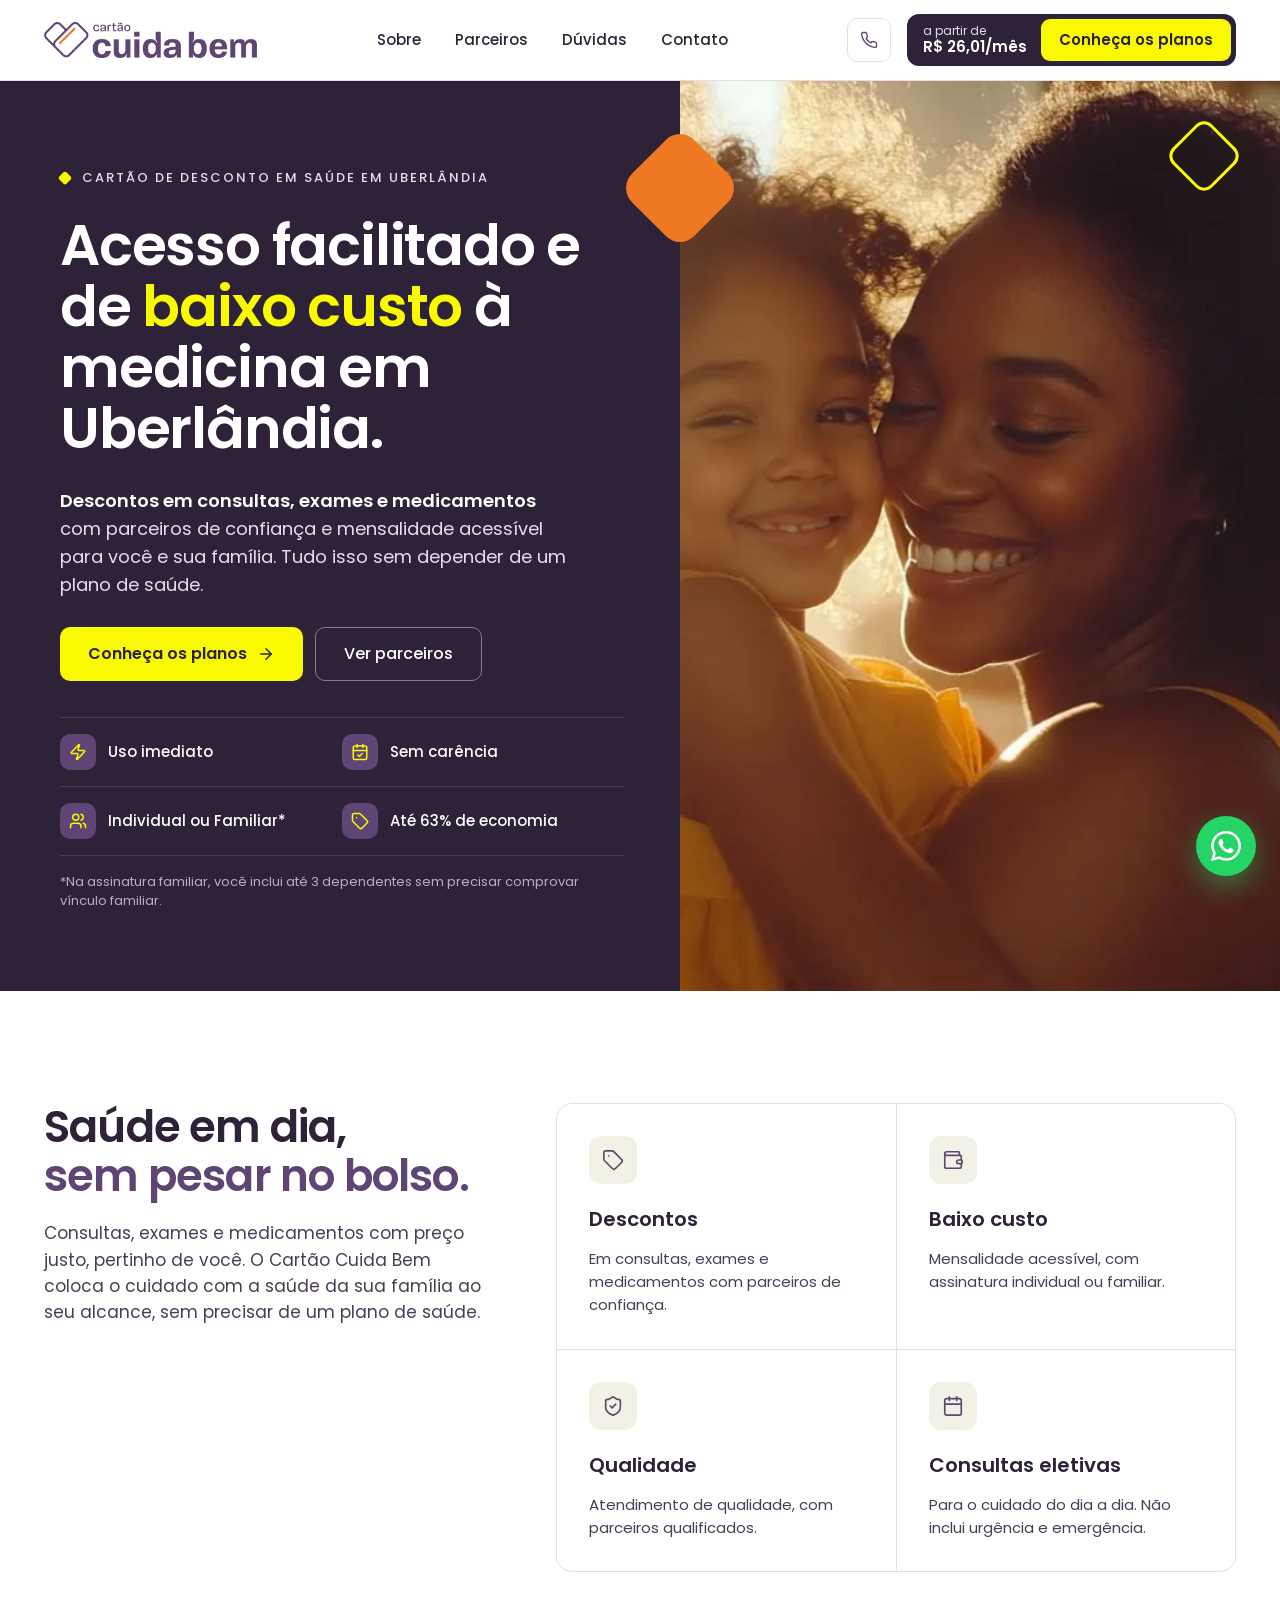
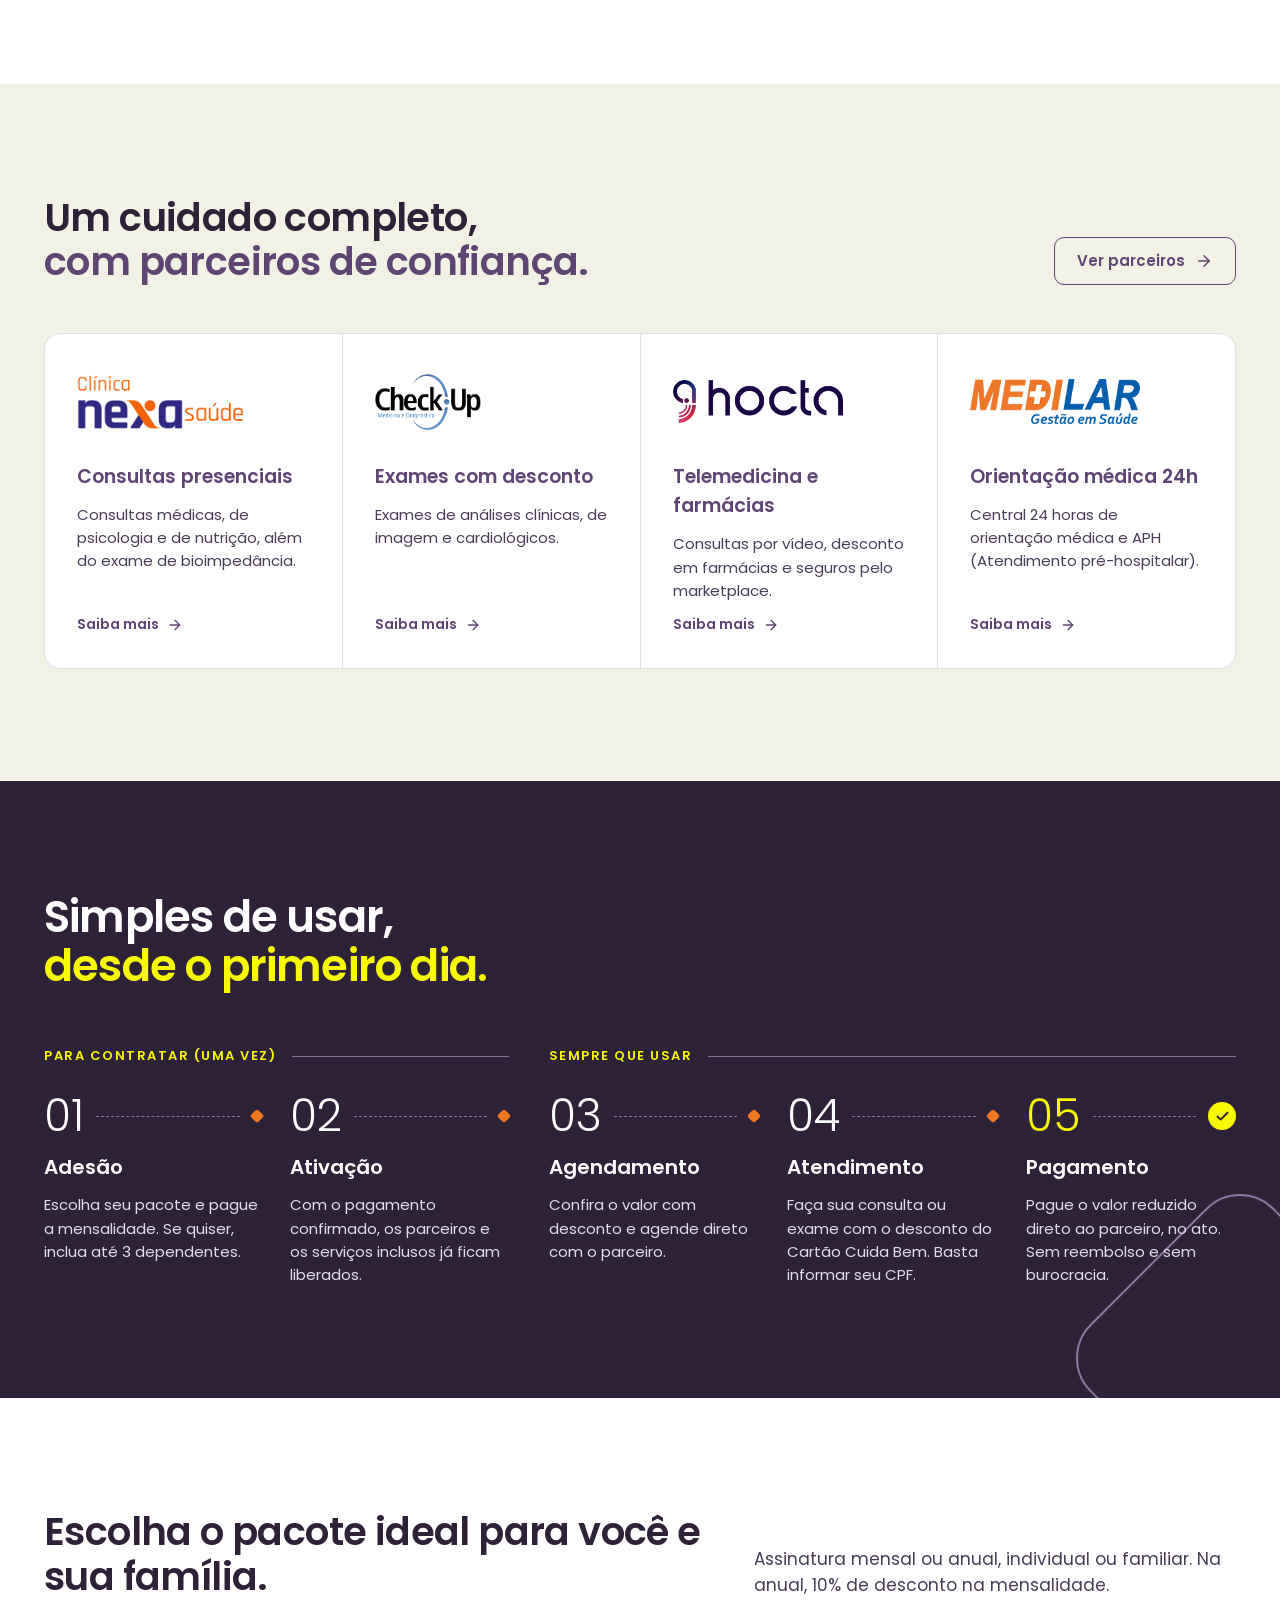
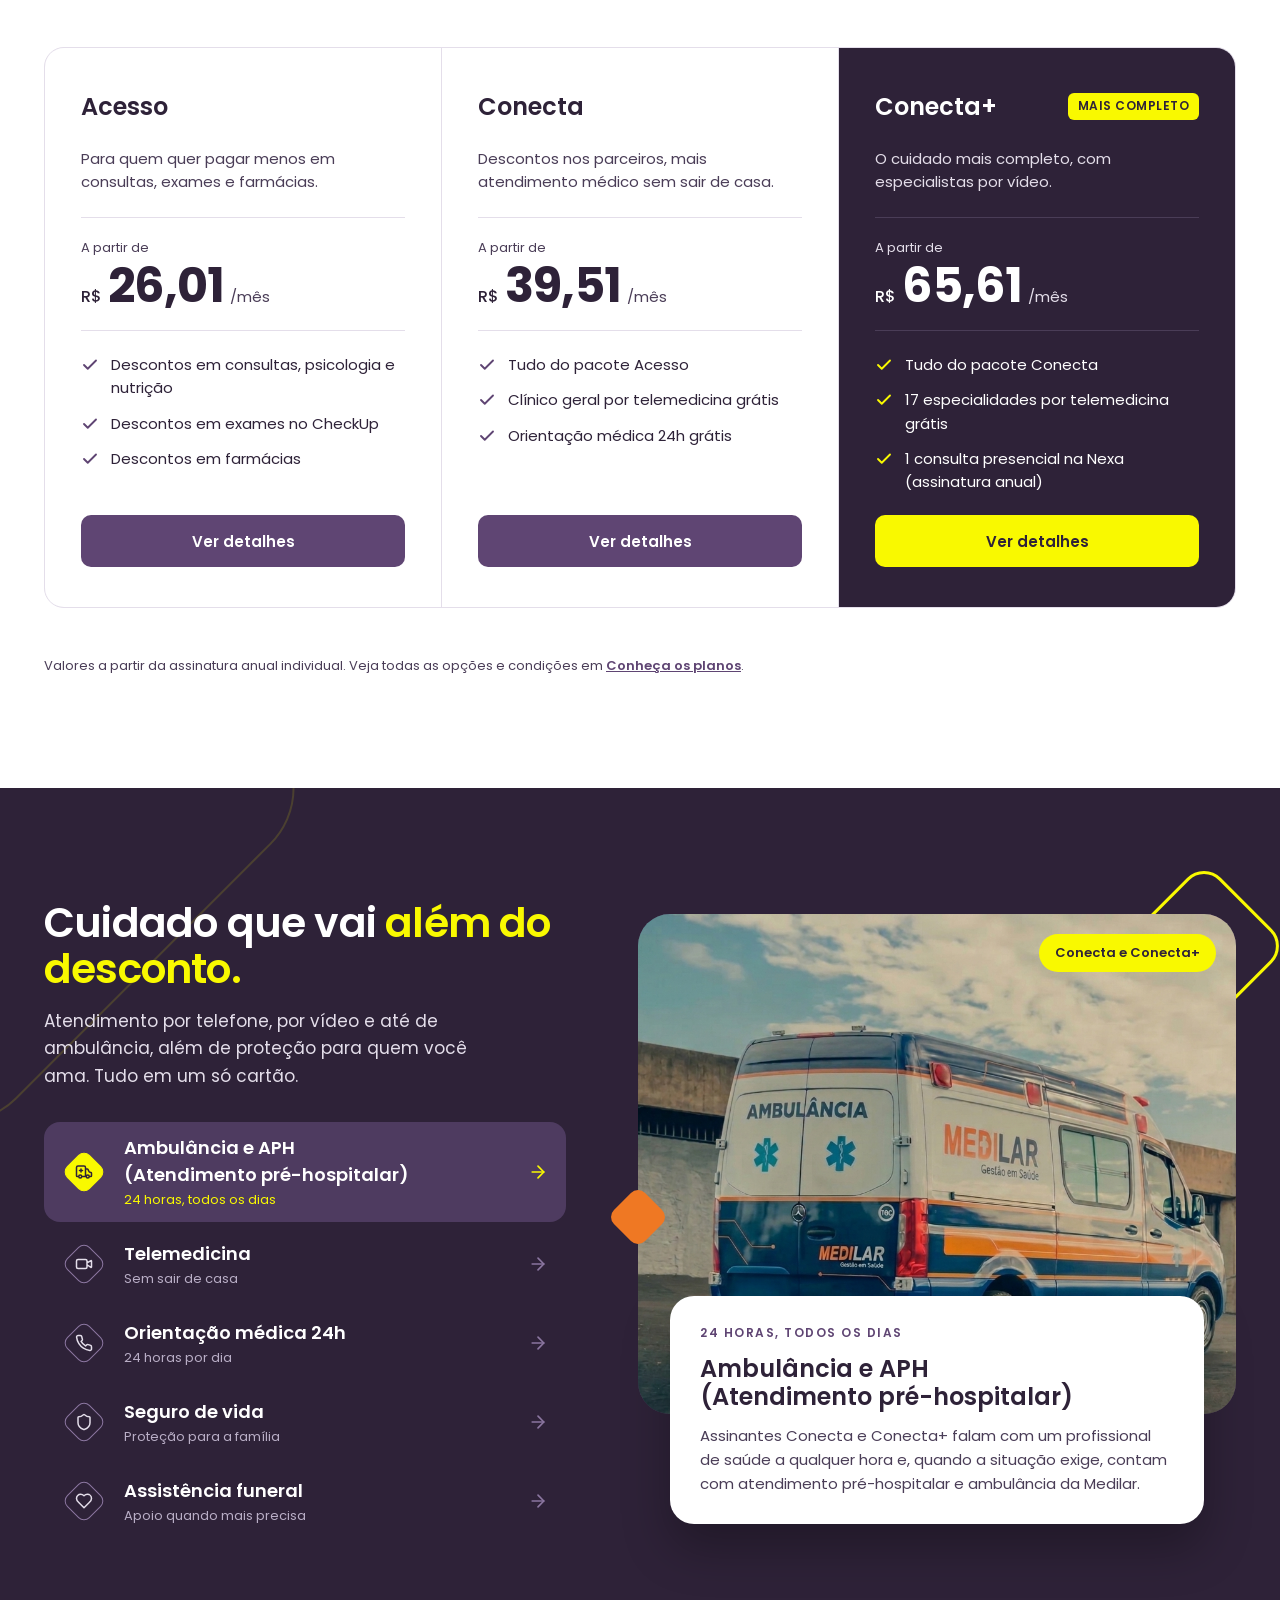
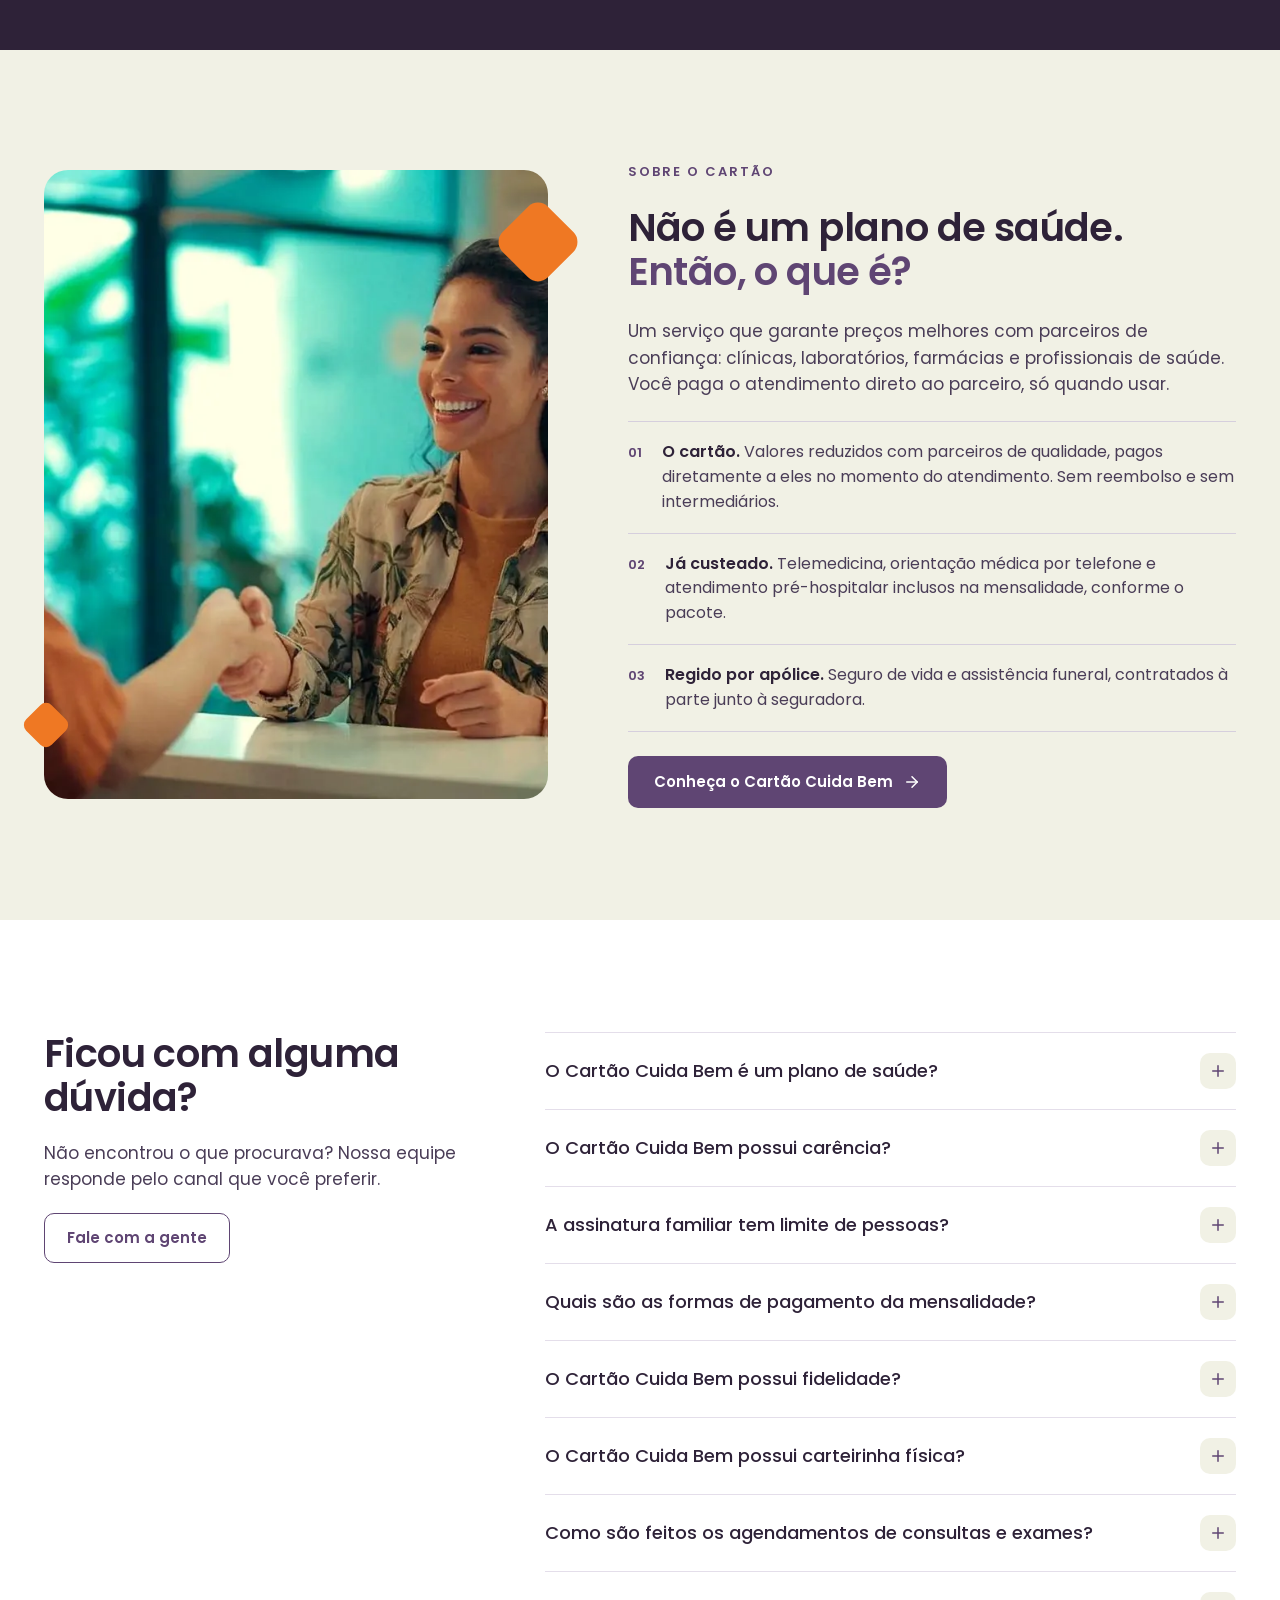
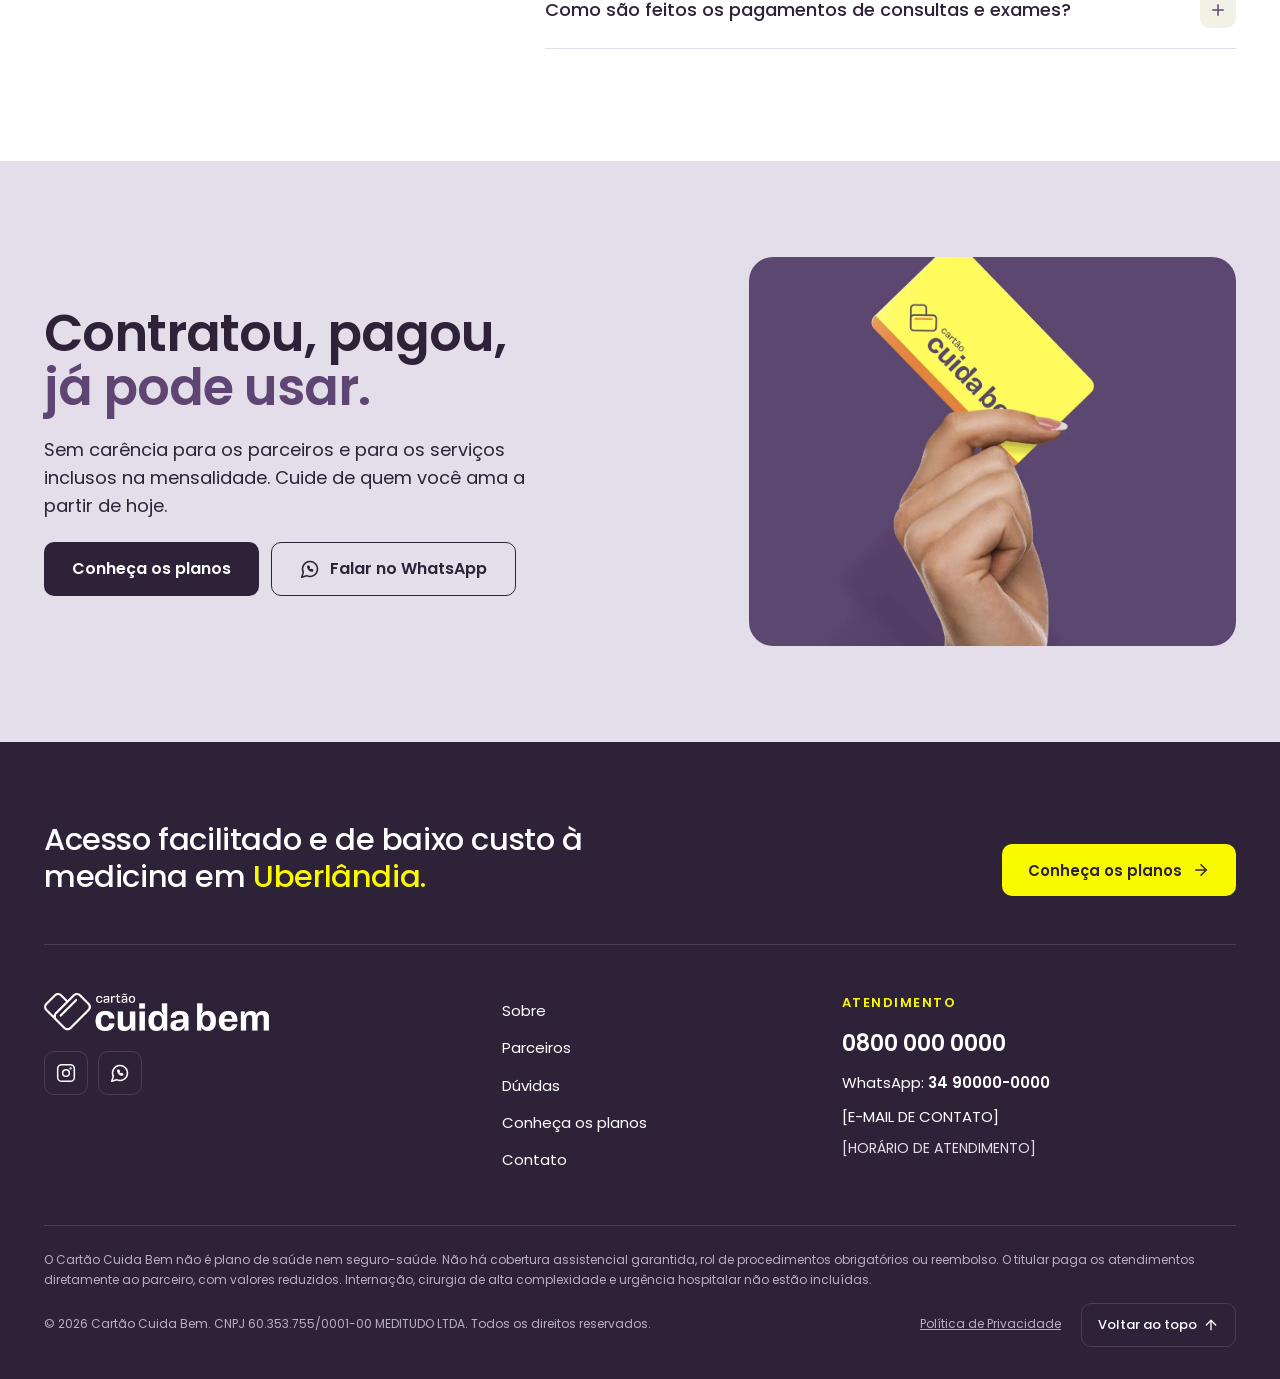
==== commit 40993173: "Add files via upload" ====
--- a/index.html
+++ b/index.html
@@ -28,14 +28,17 @@
 <meta name="twitter:card" content="summary_large_image">
 <link rel="preload" href="assets/fonts/poppins-latin-500-normal.woff2" as="font" type="font/woff2" crossorigin>
 <link rel="preload" href="assets/fonts/poppins-latin-600-normal.woff2" as="font" type="font/woff2" crossorigin>
-<link rel="stylesheet" href="assets/css/site.css">
-<script type="application/ld+json">{"@context":"https://schema.org","@graph":[{"@type":"Organization","@id":"https://www.cartaocuidabem.com.br/#organizacao","name":"Cartão Cuida Bem","legalName":"MEDITUDO LTDA","taxID":"60.353.755/0001-00","url":"https://www.cartaocuidabem.com.br/","logo":{"@type":"ImageObject","url":"https://www.cartaocuidabem.com.br/assets/img/icone-512.png","width":512,"height":512},"image":"https://www.cartaocuidabem.com.br/assets/img/og-cartao-cuida-bem.jpg","description":"Cartão de desconto em saúde por assinatura, com parceiros de confiança em Uberlândia (MG). Não é plano de saúde.","address":{"@type":"PostalAddress","addressLocality":"Uberlândia","addressRegion":"MG","addressCountry":"BR"},"areaServed":{"@type":"City","name":"Uberlândia"}},{"@type":"WebSite","@id":"https://www.cartaocuidabem.com.br/#site","name":"Cartão Cuida Bem","url":"https://www.cartaocuidabem.com.br/","inLanguage":"pt-BR","publisher":{"@id":"https://www.cartaocuidabem.com.br/#organizacao"}},{"@type":"WebPage","@id":"https://www.cartaocuidabem.com.br/#pagina","url":"https://www.cartaocuidabem.com.br/","name":"Cartão Cuida Bem | Descontos em saúde para você e sua família","description":"Cartão Cuida Bem: descontos em consultas, exames e farmácias em Uberlândia, sem carência. Assinatura individual ou familiar a partir de R$ 26,01 por mês.","inLanguage":"pt-BR","isPartOf":{"@id":"https://www.cartaocuidabem.com.br/#site"},"about":{"@id":"https://www.cartaocuidabem.com.br/#organizacao"}},{"@type":"FAQPage","@id":"https://www.cartaocuidabem.com.br/#duvidas","mainEntity":[{"@type":"Question","name":"O Cartão Cuida Bem é um plano de saúde?","acceptedAnswer":{"@type":"Answer","text":"Não. É um serviço que oferece condições melhores de preço com parceiros de confiança (clínicas, laboratórios, farmácias e profissionais), mediante o pagamento de uma mensalidade. Você paga o atendimento diretamente ao parceiro, no momento do uso. Não há cobertura assistencial garantida, rol de procedimentos, reembolso nem atendimentos hospitalares."}},{"@type":"Question","name":"O Cartão Cuida Bem possui carência?","acceptedAnswer":{"@type":"Answer","text":"Não. O acesso aos parceiros e aos serviços inclusos na mensalidade é liberado assim que a contratação e o pagamento são confirmados. Os benefícios securitários (seguro de vida e assistência funeral) seguem as carências definidas na apólice da seguradora."}},{"@type":"Question","name":"A assinatura familiar tem limite de pessoas?","acceptedAnswer":{"@type":"Answer","text":"A assinatura familiar inclui 1 titular e até 3 dependentes, sem necessidade de comprovar vínculo familiar. Se quiser incluir mais pessoas, cada pessoa adicional é cobrada pelo valor da assinatura individual do mesmo pacote."}},{"@type":"Question","name":"Quais são as formas de pagamento da mensalidade?","acceptedAnswer":{"@type":"Answer","text":"Pix ou cartão de crédito. A assinatura anual pode ser parcelada em até 12 vezes."}},{"@type":"Question","name":"O Cartão Cuida Bem possui fidelidade?","acceptedAnswer":{"@type":"Answer","text":"A assinatura mensal não tem fidelidade. Já a assinatura anual tem fidelidade de 12 meses: se for cancelada antes do fim desse período, é cobrada multa de 50% sobre o valor das parcelas restantes. Exemplo: se o cancelamento for solicitado após 6 meses de uso, a multa será de 50% da soma das 6 parcelas restantes."}},{"@type":"Question","name":"O Cartão Cuida Bem possui carteirinha física?","acceptedAnswer":{"@type":"Answer","text":"Não. A elegibilidade é validada diretamente pelo parceiro, pelo CPF do usuário."}},{"@type":"Question","name":"Como são feitos os agendamentos de consultas e exames?","acceptedAnswer":{"@type":"Answer","text":"Diretamente com o parceiro que fará o atendimento, através do canal informado na seção Parceiros."}},{"@type":"Question","name":"Como são feitos os pagamentos de consultas e exames?","acceptedAnswer":{"@type":"Answer","text":"Diretamente ao parceiro que fará a consulta ou o exame, no momento do atendimento, já com o valor reduzido do cartão."}}]}]}</script>
+<link rel="stylesheet" href="assets/css/site.css?v=5945e315">
+<script type="application/ld+json">{"@context":"https://schema.org","@graph":[{"@type":"Organization","@id":"https://www.cartaocuidabem.com.br/#organizacao","name":"Cartão Cuida Bem","legalName":"MEDITUDO LTDA","taxID":"60.353.755/0001-00","url":"https://www.cartaocuidabem.com.br/","logo":{"@type":"ImageObject","url":"https://www.cartaocuidabem.com.br/assets/img/icone-512.png","width":512,"height":512},"image":"https://www.cartaocuidabem.com.br/assets/img/og-cartao-cuida-bem.jpg","description":"Cartão de desconto em saúde por assinatura, com parceiros de confiança em Uberlândia (MG). Não é plano de saúde.","address":{"@type":"PostalAddress","addressLocality":"Uberlândia","addressRegion":"MG","addressCountry":"BR"},"areaServed":{"@type":"City","name":"Uberlândia"},"sameAs":["https://www.instagram.com/cartao.cuidabem"]},{"@type":"WebSite","@id":"https://www.cartaocuidabem.com.br/#site","name":"Cartão Cuida Bem","url":"https://www.cartaocuidabem.com.br/","inLanguage":"pt-BR","publisher":{"@id":"https://www.cartaocuidabem.com.br/#organizacao"}},{"@type":"WebPage","@id":"https://www.cartaocuidabem.com.br/#pagina","url":"https://www.cartaocuidabem.com.br/","name":"Cartão Cuida Bem | Descontos em saúde para você e sua família","description":"Cartão Cuida Bem: descontos em consultas, exames e farmácias em Uberlândia, sem carência. Assinatura individual ou familiar a partir de R$ 26,01 por mês.","inLanguage":"pt-BR","isPartOf":{"@id":"https://www.cartaocuidabem.com.br/#site"},"about":{"@id":"https://www.cartaocuidabem.com.br/#organizacao"}},{"@type":"FAQPage","@id":"https://www.cartaocuidabem.com.br/#duvidas","mainEntity":[{"@type":"Question","name":"O Cartão Cuida Bem é um plano de saúde?","acceptedAnswer":{"@type":"Answer","text":"Não. É um serviço que oferece condições melhores de preço com parceiros de confiança (clínicas, laboratórios, farmácias e profissionais), mediante o pagamento de uma mensalidade. Você paga o atendimento diretamente ao parceiro, no momento do uso. Não há cobertura assistencial garantida, rol de procedimentos, reembolso nem atendimentos hospitalares."}},{"@type":"Question","name":"O Cartão Cuida Bem possui carência?","acceptedAnswer":{"@type":"Answer","text":"Não. O acesso aos parceiros e aos serviços inclusos na mensalidade é liberado assim que a contratação e o pagamento são confirmados. Os benefícios securitários (seguro de vida e assistência funeral) seguem as carências definidas na apólice da seguradora."}},{"@type":"Question","name":"A assinatura familiar tem limite de pessoas?","acceptedAnswer":{"@type":"Answer","text":"A assinatura familiar inclui 1 titular e até 3 dependentes, sem necessidade de comprovar vínculo familiar. Se quiser incluir mais pessoas, cada pessoa adicional é cobrada pelo valor da assinatura individual do mesmo pacote."}},{"@type":"Question","name":"Quais são as formas de pagamento da mensalidade?","acceptedAnswer":{"@type":"Answer","text":"Pix ou cartão de crédito. A assinatura anual pode ser parcelada em até 12 vezes."}},{"@type":"Question","name":"O Cartão Cuida Bem possui fidelidade?","acceptedAnswer":{"@type":"Answer","text":"A assinatura mensal não tem fidelidade. Já a assinatura anual tem fidelidade de 12 meses: se for cancelada antes do fim desse período, é cobrada multa de 50% sobre o valor das parcelas restantes. Exemplo: se o cancelamento for solicitado após 6 meses de uso, a multa será de 50% da soma das 6 parcelas restantes."}},{"@type":"Question","name":"O Cartão Cuida Bem possui carteirinha física?","acceptedAnswer":{"@type":"Answer","text":"Não. O próprio parceiro confirma o seu cadastro pelo CPF, na hora do atendimento."}},{"@type":"Question","name":"Como são feitos os agendamentos de consultas e exames?","acceptedAnswer":{"@type":"Answer","text":"Diretamente com o parceiro que fará o atendimento, através do canal informado na seção Parceiros."}},{"@type":"Question","name":"Como são feitos os pagamentos de consultas e exames?","acceptedAnswer":{"@type":"Answer","text":"Diretamente ao parceiro que fará a consulta ou o exame, no momento do atendimento, já com o valor reduzido do cartão."}}]}]}</script>
 </head>
 <body>
+<a class="pular" href="#conteudo">Pular para o conteúdo</a>
 <div id="topo" style="width: 100%; background: #FFFFFF; font-family: 'Poppins', system-ui, sans-serif; color: #2E2238; line-height: 1.55">
 <header style="position: sticky; top: 0; z-index: 30; background: #FFFFFF; box-shadow: 0 1px 0 #E4DEEA">
 <div style="max-width: 1240px; margin: 0 auto; padding: 12px 24px; min-height: 80px; box-sizing: border-box; display: flex; flex-wrap: wrap; align-items: center; gap: 12px 32px">
 <a href="index.html" aria-label="Cartão Cuida Bem, página inicial" style="display: block; flex: 0 0 auto"><img src="assets/img/logo-roxo.png" alt="Cartão Cuida Bem" style="height: 36px; display: block"></a>
+<button type="button" class="menu-botao" aria-controls="menu-principal" aria-expanded="false" aria-label="Menu" style="margin-left: auto; width: 48px; height: 48px; border: 1px solid #E4DEEA; border-radius: 10px; background: #FFFFFF; color: #2E2238; align-items: center; justify-content: center; cursor: pointer; padding: 0"><svg class="menu-botao__abrir" aria-hidden="true" width="24" height="24" viewBox="0 0 24 24" fill="none" stroke="currentColor" stroke-width="2" stroke-linecap="round"><path d="M4 7h16M4 12h16M4 17h16"></path></svg><svg class="menu-botao__fechar" aria-hidden="true" width="24" height="24" viewBox="0 0 24 24" fill="none" stroke="currentColor" stroke-width="2" stroke-linecap="round"><path d="M6 6l12 12M18 6 6 18"></path></svg></button>
+<div class="menu-painel" id="menu-principal">
 <nav aria-label="Menu principal" style="display: flex; flex-wrap: wrap; gap: 4px 6px; flex: 1 1 auto; justify-content: center; align-items: center">
 <a href="sobre.html" style="color: #2E2238; text-decoration: none; font-weight: 500; font-size: 15px; padding: 10px 14px; border-radius: 8px">Sobre</a>
 <a href="sobre.html#parceiros" style="color: #2E2238; text-decoration: none; font-weight: 500; font-size: 15px; padding: 10px 14px; border-radius: 8px">Parceiros</a>
@@ -43,22 +46,21 @@
 <a href="contato.html" style="color: #2E2238; text-decoration: none; font-weight: 500; font-size: 15px; padding: 10px 14px; border-radius: 8px">Contato</a>
 </nav>
 <div style="display: flex; flex-wrap: wrap; align-items: center; gap: 12px 16px">
-<a href="tel:08000000000" style="display: flex; align-items: center; gap: 10px; text-decoration: none; color: #2E2238">
-<span style="display: flex; width: 40px; height: 40px; border-radius: 10px; border: 1px solid #E4DEEA; color: #5F4573; align-items: center; justify-content: center"><svg aria-hidden="true" width="18" height="18" viewBox="0 0 24 24" fill="none" stroke="currentColor" stroke-width="1.8" stroke-linecap="round" stroke-linejoin="round"><path d="M22 16.92v3a2 2 0 0 1-2.18 2 19.79 19.79 0 0 1-8.63-3.07 19.5 19.5 0 0 1-6-6 19.79 19.79 0 0 1-3.07-8.67A2 2 0 0 1 4.11 2h3a2 2 0 0 1 2 1.72 12.84 12.84 0 0 0 .7 2.81 2 2 0 0 1-.45 2.11L8.09 9.91a16 16 0 0 0 6 6l1.27-1.27a2 2 0 0 1 2.11-.45 12.84 12.84 0 0 0 2.81.7A2 2 0 0 1 22 16.92z"></path></svg></span>
-<span style="display: flex; flex-direction: column; line-height: 1.2"><span style="font-size: 12px; color: #4A3D57">Central de atendimento</span><strong style="font-size: 15px; font-weight: 600">0800 000 0000</strong></span>
-</a>
-<a href="https://wa.me/5534900000000" aria-label="Fale com a gente pelo WhatsApp" style="display: flex; align-items: center; justify-content: center; width: 44px; height: 44px; border-radius: 10px; border: 1px solid #E4DEEA; color: #5F4573">
-<svg aria-hidden="true" width="20" height="20" viewBox="0 0 24 24" fill="none" stroke="currentColor" stroke-width="1.8" stroke-linecap="round" stroke-linejoin="round"><path d="M7.9 20A9 9 0 1 0 4 16.1L2 22Z"></path><path d="M9.5 9.5c.3 1.6 1.4 3 3 3.9l.9-.9 1.6.6v1.3c-2.9.3-6-2.8-5.7-5.7h1.3l.6 1.6z"></path></svg>
-</a>
-<a href="planos.html" style="display: inline-flex; align-items: center; min-height: 48px; padding: 0 22px; border-radius: 10px; background: #F9F900; color: #2E2238; font-weight: 600; font-size: 15px; text-decoration: none">Conheça os planos</a>
+<div class="tel-topo" style="position: relative">
+<button type="button" class="tel-topo__icone" aria-expanded="false" aria-controls="tel-topo-info" aria-label="Central de atendimento" style="display: flex; width: 44px; height: 44px; border-radius: 10px; border: 1px solid #E4DEEA; background: #FFFFFF; color: #5F4573; align-items: center; justify-content: center; cursor: pointer; padding: 0"><svg aria-hidden="true" width="18" height="18" viewBox="0 0 24 24" fill="none" stroke="currentColor" stroke-width="1.8" stroke-linecap="round" stroke-linejoin="round"><path d="M22 16.92v3a2 2 0 0 1-2.18 2 19.79 19.79 0 0 1-8.63-3.07 19.5 19.5 0 0 1-6-6 19.79 19.79 0 0 1-3.07-8.67A2 2 0 0 1 4.11 2h3a2 2 0 0 1 2 1.72 12.84 12.84 0 0 0 .7 2.81 2 2 0 0 1-.45 2.11L8.09 9.91a16 16 0 0 0 6 6l1.27-1.27a2 2 0 0 1 2.11-.45 12.84 12.84 0 0 0 2.81.7A2 2 0 0 1 22 16.92z"></path></svg></button>
+<a id="tel-topo-info" class="tel-topo__info" href="tel:08000000000" style="display: flex; flex-direction: column; line-height: 1.25; text-decoration: none; color: #2E2238; white-space: nowrap"><span style="font-size: 12px; color: #4A3D57">Central de atendimento</span><strong style="font-size: 16px; font-weight: 600">0800 000 0000</strong></a>
+</div>
+<a href="planos.html" class="cta-topo" style="display: inline-flex; align-items: center; gap: 14px; padding: 5px 5px 5px 16px; border-radius: 12px; background: #2E2238; text-decoration: none; white-space: nowrap"><span style="display: flex; flex-direction: column; line-height: 1.2; font-size: 12px; color: #E4DEEA">a partir de<strong style="font-size: 15px; font-weight: 600; color: #FFFFFF">R$ 26,01/mês</strong></span><span class="cta-topo__botao" style="display: inline-flex; align-items: center; min-height: 42px; padding: 0 18px; border-radius: 9px; background: #F9F900; color: #2E2238; font-weight: 600; font-size: 15px">Conheça os planos</span></a>
+</div>
 </div>
 </div>
 </header>
+<main id="conteudo">
 <section style="background: #2E2238; color: #FFFFFF; position: relative; overflow: hidden">
 <div style="display: flex; flex-wrap: wrap; min-height: 640px">
 <div style="flex: 1 1 560px; min-width: 0; display: flex; justify-content: flex-end">
 <div style="width: 100%; max-width: 644px; padding: 88px 56px 80px 24px; box-sizing: border-box; display: flex; flex-direction: column; gap: 28px">
-<p style="margin: 0; display: flex; align-items: center; gap: 12px; font-size: 13px; font-weight: 500; letter-spacing: 2px; text-transform: uppercase; color: #E4DEEA"><span aria-hidden="true" style="width: 10px; height: 10px; border-radius: 2px; background: #F9F900; transform: rotate(45deg)"></span>Cartão de saúde em Uberlândia</p>
+<p style="margin: 0; display: flex; align-items: center; gap: 12px; font-size: 13px; font-weight: 500; letter-spacing: 2px; text-transform: uppercase; color: #E4DEEA"><span aria-hidden="true" style="width: 10px; height: 10px; border-radius: 2px; background: #F9F900; transform: rotate(45deg)"></span>Cartão de desconto em saúde em Uberlândia</p>
 <h1 style="margin: 0; font-size: clamp(36px, 4.4vw, 60px); line-height: 1.08; font-weight: 600; letter-spacing: -1.2px">Acesso facilitado e de <span style="color: #F9F900">baixo custo</span> à medicina em Uberlândia.</h1>
 <p style="margin: 0; font-size: 18px; color: #E4DEEA; max-width: 520px"><strong style="color: #FFFFFF; font-weight: 600">Descontos em consultas, exames e medicamentos</strong> com parceiros de confiança e mensalidade acessível para você e sua família. Tudo isso sem depender de um plano de saúde.</p>
 <div style="display: flex; flex-wrap: wrap; gap: 12px">
@@ -80,9 +82,9 @@
 </div>
 </div>
 <div style="flex: 1 1 480px; min-width: 0; position: relative; min-height: 440px">
-<img src="assets/img/hero.jpg" alt="Mãe e filha sorrindo abraçadas em casa" style="position: absolute; inset: 0; width: 100%; height: 100%; object-fit: cover">
-<img class="hero-slide hero-slide--2" src="assets/img/familia.jpg" alt="Pai, mãe e filha sorrindo juntos na cozinha de casa" loading="lazy" style="position: absolute; inset: 0; width: 100%; height: 100%; object-fit: cover; object-position: 55% center">
-<img class="hero-slide hero-slide--3" src="assets/img/avo.jpg" alt="Avô dançando com a neta na sala de casa" loading="lazy" style="position: absolute; inset: 0; width: 100%; height: 100%; object-fit: cover; object-position: 45% center">
+<img fetchpriority="high" src="assets/img/hero.webp" alt="Mãe e filha sorrindo abraçadas em casa" style="position: absolute; inset: 0; width: 100%; height: 100%; object-fit: cover">
+<img class="hero-slide hero-slide--2" src="assets/img/familia.webp" alt="Pai, mãe e filha sorrindo juntos na cozinha de casa" loading="lazy" style="position: absolute; inset: 0; width: 100%; height: 100%; object-fit: cover; object-position: 55% center">
+<img class="hero-slide hero-slide--3" src="assets/img/avo.webp" alt="Avô dançando com a neta na sala de casa" loading="lazy" style="position: absolute; inset: 0; width: 100%; height: 100%; object-fit: cover; object-position: 45% center">
 <div aria-hidden="true" style="position: absolute; left: -44px; top: 64px; width: 88px; height: 88px; border-radius: 20px; background: #EF7823; transform: rotate(45deg)"></div>
 <div aria-hidden="true" style="position: absolute; right: 48px; top: 48px; width: 56px; height: 56px; border-radius: 12px; border: 3px solid #F9F900; transform: rotate(45deg)"></div>
 </div>
@@ -92,7 +94,7 @@
 <div style="max-width: 1240px; margin: 0 auto; padding: 112px 24px; box-sizing: border-box; display: flex; flex-wrap: wrap; gap: 56px 72px; align-items: flex-start">
 <div style="flex: 1 1 360px; min-width: 0; display: flex; flex-direction: column; gap: 20px">
 <h2 style="margin: 0; font-size: clamp(32px, 3.4vw, 46px); line-height: 1.12; font-weight: 600; letter-spacing: -0.8px">Saúde em dia, <span style="color: #5F4573"><br>sem pesar no bolso.</span></h2>
-<p style="margin: 0; font-size: 17px; color: #4A3D57">Consulta, exame e medicamentos com preço justo, pertinho de você. O Cartão Cuida Bem coloca o cuidado com a saúde da sua família ao seu alcance, sem precisar de um plano de saúde.</p>
+<p style="margin: 0; font-size: 17px; color: #4A3D57">Consultas, exames e medicamentos com preço justo, pertinho de você. O Cartão Cuida Bem coloca o cuidado com a saúde da sua família ao seu alcance, sem precisar de um plano de saúde.</p>
 </div>
 <div style="flex: 1.5 1 560px; min-width: 0; display: grid; grid-template-columns: repeat(auto-fit, minmax(min(100%, 250px), 1fr)); gap: 1px; background: #E4DEEA; border: 1px solid #E4DEEA; border-radius: 16px; overflow: hidden">
 <div style="background: #FFFFFF; padding: 32px; display: flex; flex-direction: column; gap: 12px">
@@ -274,7 +276,7 @@
 <ul style="list-style: none; margin: 0; padding: 0; display: flex; flex-direction: column; gap: 12px; flex: 1 1 auto">
 <li style="display: flex; gap: 12px; align-items: flex-start; font-size: 15px"><svg aria-hidden="true" width="18" height="18" viewBox="0 0 24 24" fill="none" stroke="#F9F900" stroke-width="2.5" stroke-linecap="round" stroke-linejoin="round" style="flex: 0 0 auto; margin-top: 3px"><path d="M20 6 9 17l-5-5"></path></svg><span>Tudo do pacote Conecta</span></li>
 <li style="display: flex; gap: 12px; align-items: flex-start; font-size: 15px"><svg aria-hidden="true" width="18" height="18" viewBox="0 0 24 24" fill="none" stroke="#F9F900" stroke-width="2.5" stroke-linecap="round" stroke-linejoin="round" style="flex: 0 0 auto; margin-top: 3px"><path d="M20 6 9 17l-5-5"></path></svg><span>17 especialidades por telemedicina grátis</span></li>
-<li style="display: flex; gap: 12px; align-items: flex-start; font-size: 15px"><svg aria-hidden="true" width="18" height="18" viewBox="0 0 24 24" fill="none" stroke="#F9F900" stroke-width="2.5" stroke-linecap="round" stroke-linejoin="round" style="flex: 0 0 auto; margin-top: 3px"><path d="M20 6 9 17l-5-5"></path></svg><span>1 consulta presencial na Nexa (anual)</span></li>
+<li style="display: flex; gap: 12px; align-items: flex-start; font-size: 15px"><svg aria-hidden="true" width="18" height="18" viewBox="0 0 24 24" fill="none" stroke="#F9F900" stroke-width="2.5" stroke-linecap="round" stroke-linejoin="round" style="flex: 0 0 auto; margin-top: 3px"><path d="M20 6 9 17l-5-5"></path></svg><span>1 consulta presencial na Nexa (assinatura anual)</span></li>
 </ul>
 <a href="planos.html" style="display: flex; align-items: center; justify-content: center; min-height: 52px; border-radius: 10px; font-weight: 600; font-size: 15px; text-decoration: none; background: #F9F900; color: #2E2238">Ver detalhes</a>
 </article>
@@ -324,19 +326,19 @@
 <div class="sv-laranja" aria-hidden="true" style="position: absolute; left: -22px; top: 46%; width: 44px; height: 44px; border-radius: 10px; background: #EF7823; transform: rotate(45deg); z-index: 2"></div>
 <div class="sv-painel" role="tabpanel" id="sv-painel-ambulancia" aria-labelledby="sv-tab-ambulancia" data-sv-painel="ambulancia" style="position: relative; display: block">
 <div class="sv-foto" style="position: relative; height: 500px; border-radius: 32px; overflow: hidden; background: #4E3B60">
-<img loading="lazy" decoding="async" src="assets/img/ambulancia.jpg" alt="Ambulância da Medilar estacionada" style="position: absolute; inset: 0; width: 100%; height: 100%; object-fit: cover; object-position: 45% center">
+<img loading="lazy" decoding="async" src="assets/img/ambulancia.webp" alt="Ambulância da Medilar estacionada" style="position: absolute; inset: 0; width: 100%; height: 100%; object-fit: cover; object-position: 45% center">
 <span style="position: absolute; right: 20px; top: 20px; display: inline-flex; align-items: center; padding: 9px 16px; border-radius: 999px; background: #F9F900; color: #2E2238; font-size: 13px; font-weight: 600">Conecta e Conecta+</span>
 </div>
 <div class="sv-cartao" style="position: absolute; left: 32px; right: 32px; bottom: -110px; padding: 28px 30px; border-radius: 24px; background: #FFFFFF; color: #2E2238; box-shadow: 0 24px 48px rgba(0, 0, 0, 0.28); display: flex; flex-direction: column; gap: 12px">
 <p style="margin: 0; font-size: 12px; font-weight: 600; letter-spacing: 1.5px; text-transform: uppercase; color: #5F4573">24 horas, todos os dias</p>
 <h3 style="margin: 0; font-size: 24px; line-height: 1.2; font-weight: 600; white-space: pre-line">Ambulância e APH
 (Atendimento pré-hospitalar)</h3>
-<p style="margin: 0; font-size: 15px; line-height: 1.6; color: #4A3D57">Assinantes Conecta e Conecta+ falam com um profissional de saúde a qualquer hora e, quando a situação exige, contam com atendimento pré-hospitalar com ambulância da Medilar.</p>
+<p style="margin: 0; font-size: 15px; line-height: 1.6; color: #4A3D57">Assinantes Conecta e Conecta+ falam com um profissional de saúde a qualquer hora e, quando a situação exige, contam com atendimento pré-hospitalar e ambulância da Medilar.</p>
 </div>
 </div>
 <div class="sv-painel" role="tabpanel" id="sv-painel-telemedicina" aria-labelledby="sv-tab-telemedicina" data-sv-painel="telemedicina" style="position: relative; display: none">
 <div class="sv-foto" style="position: relative; height: 500px; border-radius: 32px; overflow: hidden; background: #4E3B60">
-<img loading="lazy" decoding="async" src="assets/img/telemedicina.jpg" alt="Mãe com o filho no colo em consulta por vídeo com uma médica pelo celular" style="position: absolute; inset: 0; width: 100%; height: 100%; object-fit: cover; object-position: 62% center">
+<img loading="lazy" decoding="async" src="assets/img/telemedicina.webp" alt="Mãe com o filho no colo em consulta por vídeo com uma médica pelo celular" style="position: absolute; inset: 0; width: 100%; height: 100%; object-fit: cover; object-position: 62% center">
 <span style="position: absolute; right: 20px; top: 20px; display: inline-flex; align-items: center; padding: 9px 16px; border-radius: 999px; background: #F9F900; color: #2E2238; font-size: 13px; font-weight: 600">Conecta e Conecta+</span>
 </div>
 <div class="sv-cartao" style="position: absolute; left: 32px; right: 32px; bottom: -110px; padding: 28px 30px; border-radius: 24px; background: #FFFFFF; color: #2E2238; box-shadow: 0 24px 48px rgba(0, 0, 0, 0.28); display: flex; flex-direction: column; gap: 12px">
@@ -347,7 +349,7 @@
 </div>
 <div class="sv-painel" role="tabpanel" id="sv-painel-orientacao" aria-labelledby="sv-tab-orientacao" data-sv-painel="orientacao" style="position: relative; display: none">
 <div class="sv-foto" style="position: relative; height: 500px; border-radius: 32px; overflow: hidden; background: #4E3B60">
-<img loading="lazy" decoding="async" src="assets/img/medico.jpg" alt="Médico sorridente segurando um tablet" style="position: absolute; inset: 0; width: 100%; height: 100%; object-fit: cover; object-position: center 25%">
+<img loading="lazy" decoding="async" src="assets/img/medico.webp" alt="Médico sorridente segurando um tablet" style="position: absolute; inset: 0; width: 100%; height: 100%; object-fit: cover; object-position: center 25%">
 <span style="position: absolute; right: 20px; top: 20px; display: inline-flex; align-items: center; padding: 9px 16px; border-radius: 999px; background: #F9F900; color: #2E2238; font-size: 13px; font-weight: 600">Conecta e Conecta+</span>
 </div>
 <div class="sv-cartao" style="position: absolute; left: 32px; right: 32px; bottom: -110px; padding: 28px 30px; border-radius: 24px; background: #FFFFFF; color: #2E2238; box-shadow: 0 24px 48px rgba(0, 0, 0, 0.28); display: flex; flex-direction: column; gap: 12px">
@@ -358,7 +360,7 @@
 </div>
 <div class="sv-painel" role="tabpanel" id="sv-painel-seguro" aria-labelledby="sv-tab-seguro" data-sv-painel="seguro" style="position: relative; display: none">
 <div class="sv-foto" style="position: relative; height: 500px; border-radius: 32px; overflow: hidden; background: #4E3B60">
-<img loading="lazy" decoding="async" src="assets/img/pais.jpg" alt="Pai deitado sorrindo com os dois filhos" style="position: absolute; inset: 0; width: 100%; height: 100%; object-fit: cover; object-position: center">
+<img loading="lazy" decoding="async" src="assets/img/pais.webp" alt="Pai deitado sorrindo com os dois filhos" style="position: absolute; inset: 0; width: 100%; height: 100%; object-fit: cover; object-position: center">
 <span style="position: absolute; right: 20px; top: 20px; display: inline-flex; align-items: center; padding: 9px 16px; border-radius: 999px; background: #F9F900; color: #2E2238; font-size: 13px; font-weight: 600">Contratação à parte</span>
 </div>
 <div class="sv-cartao" style="position: absolute; left: 32px; right: 32px; bottom: -110px; padding: 28px 30px; border-radius: 24px; background: #FFFFFF; color: #2E2238; box-shadow: 0 24px 48px rgba(0, 0, 0, 0.28); display: flex; flex-direction: column; gap: 12px">
@@ -369,7 +371,7 @@
 </div>
 <div class="sv-painel" role="tabpanel" id="sv-painel-funeral" aria-labelledby="sv-tab-funeral" data-sv-painel="funeral" style="position: relative; display: none">
 <div class="sv-foto" style="position: relative; height: 500px; border-radius: 32px; overflow: hidden; background: #4E3B60">
-<img loading="lazy" decoding="async" src="assets/img/maos.jpg" alt="Mãos dadas sobre uma mesa de madeira, em gesto de apoio" style="position: absolute; inset: 0; width: 100%; height: 100%; object-fit: cover; object-position: center">
+<img loading="lazy" decoding="async" src="assets/img/maos.webp" alt="Mãos dadas sobre uma mesa de madeira, em gesto de apoio" style="position: absolute; inset: 0; width: 100%; height: 100%; object-fit: cover; object-position: center">
 <span style="position: absolute; right: 20px; top: 20px; display: inline-flex; align-items: center; padding: 9px 16px; border-radius: 999px; background: #F9F900; color: #2E2238; font-size: 13px; font-weight: 600">Contratação à parte</span>
 </div>
 <div class="sv-cartao" style="position: absolute; left: 32px; right: 32px; bottom: -110px; padding: 28px 30px; border-radius: 24px; background: #FFFFFF; color: #2E2238; box-shadow: 0 24px 48px rgba(0, 0, 0, 0.28); display: flex; flex-direction: column; gap: 12px">
@@ -385,9 +387,9 @@
 <div style="max-width: 1240px; margin: 0 auto; padding: 112px 24px; box-sizing: border-box; display: flex; flex-wrap: wrap; align-items: center; gap: 56px 80px">
 <div style="flex: 1 1 380px; min-width: 0; position: relative">
 <div style="border-radius: 24px; overflow: hidden; aspect-ratio: 4 / 5">
-<img loading="lazy" decoding="async" src="assets/img/cartao.jpg" alt="Mulher sorrindo segurando o cartão no atendimento" style="width: 100%; height: 100%; object-fit: cover; display: block">
-</div>
-<div aria-hidden="true" style="position: absolute; right: -22px; top: 40px; width: 64px; height: 64px; border-radius: 14px; background: #F9F900; transform: rotate(45deg)"></div>
+<img loading="lazy" decoding="async" src="assets/img/cartao.webp" alt="Cliente sorrindo e cumprimentando a atendente na recepção" style="width: 100%; height: 100%; object-fit: cover; display: block">
+</div>
+<div aria-hidden="true" style="position: absolute; right: -22px; top: 40px; width: 64px; height: 64px; border-radius: 14px; background: #EF7823; transform: rotate(45deg)"></div>
 <div aria-hidden="true" style="position: absolute; left: -16px; bottom: 56px; width: 36px; height: 36px; border-radius: 8px; background: #EF7823; transform: rotate(45deg)"></div>
 </div>
 <div style="flex: 1.2 1 460px; min-width: 0; display: flex; flex-direction: column; gap: 24px">
@@ -452,7 +454,7 @@
 <span>O Cartão Cuida Bem possui carteirinha física?</span>
 <span style="flex: 0 0 auto; width: 36px; height: 36px; border-radius: 10px; background: #F1F1E5; color: #5F4573; display: flex; align-items: center; justify-content: center; transition: transform 0.2s"><svg aria-hidden="true" width="18" height="18" viewBox="0 0 24 24" fill="none" stroke="currentColor" stroke-width="2" stroke-linecap="round" stroke-linejoin="round"><path d="M12 5v14M5 12h14"></path></svg></span>
 </button>
-<p class="faq-a" hidden style="margin: 0; padding: 0 56px 24px 0; font-size: 16px; color: #4A3D57">Não. A elegibilidade é validada diretamente pelo parceiro, pelo CPF do usuário.</p>
+<p class="faq-a" hidden style="margin: 0; padding: 0 56px 24px 0; font-size: 16px; color: #4A3D57">Não. O próprio parceiro confirma o seu cadastro pelo CPF, na hora do atendimento.</p>
 </div>
 <div style="border-top: 1px solid #E4DEEA">
 <button type="button" class="faq-btn" aria-expanded="false" style="width: 100%; display: flex; align-items: center; justify-content: space-between; gap: 20px; min-height: 76px; padding: 18px 0; border: 0; background: transparent; text-align: left; font-family: inherit; font-size: 18px; font-weight: 500; color: #2E2238; cursor: pointer">
@@ -484,10 +486,11 @@
 </div>
 </div>
 <div style="flex: 1 1 360px; min-width: 0; border-radius: 24px; overflow: hidden; aspect-ratio: 5 / 4">
-<img loading="lazy" decoding="async" src="assets/img/mao.jpg" alt="Mão segurando o Cartão Cuida Bem" style="width: 100%; height: 100%; object-fit: cover; display: block">
-</div>
-</div>
-</section>
+<img loading="lazy" decoding="async" src="assets/img/mao.webp" alt="Mão segurando o Cartão Cuida Bem" style="width: 100%; height: 100%; object-fit: cover; display: block">
+</div>
+</div>
+</section>
+</main>
 <footer style="background: #2E2238; color: #FFFFFF">
 <div style="max-width: 1240px; margin: 0 auto; padding: 80px 24px 32px; box-sizing: border-box; display: flex; flex-direction: column; gap: 48px">
 <div style="display: flex; flex-wrap: wrap; align-items: flex-end; justify-content: space-between; gap: 24px 48px; padding-bottom: 48px; border-bottom: 1px solid #4A3D57">
@@ -499,7 +502,7 @@
 <div style="flex: 1.4 1 260px; min-width: 0; display: flex; flex-direction: column; gap: 20px">
 <img loading="lazy" decoding="async" src="assets/img/logo-branco.png" alt="Cartão Cuida Bem" style="height: 38px; width: auto; align-self: flex-start">
 <div style="display: flex; gap: 10px">
-<a href="#" aria-label="Instagram do Cartão Cuida Bem" style="width: 44px; height: 44px; border-radius: 10px; border: 1px solid #4A3D57; color: #FFFFFF; display: flex; align-items: center; justify-content: center"><svg aria-hidden="true" width="20" height="20" viewBox="0 0 24 24" fill="none" stroke="currentColor" stroke-width="1.8" stroke-linecap="round" stroke-linejoin="round"><rect width="20" height="20" x="2" y="2" rx="5"></rect><circle cx="12" cy="12" r="4"></circle><circle cx="17.5" cy="6.5" r=".5"></circle></svg></a>
+<a href="https://www.instagram.com/cartao.cuidabem" target="_blank" rel="noopener" aria-label="Instagram do Cartão Cuida Bem (abre em nova aba)" style="width: 44px; height: 44px; border-radius: 10px; border: 1px solid #4A3D57; color: #FFFFFF; display: flex; align-items: center; justify-content: center"><svg aria-hidden="true" width="20" height="20" viewBox="0 0 24 24" fill="none" stroke="currentColor" stroke-width="1.8" stroke-linecap="round" stroke-linejoin="round"><rect width="20" height="20" x="2" y="2" rx="5"></rect><circle cx="12" cy="12" r="4"></circle><circle cx="17.5" cy="6.5" r=".5"></circle></svg></a>
 <a href="https://wa.me/5534900000000" aria-label="WhatsApp do Cartão Cuida Bem" style="width: 44px; height: 44px; border-radius: 10px; border: 1px solid #4A3D57; color: #FFFFFF; display: flex; align-items: center; justify-content: center"><svg aria-hidden="true" width="20" height="20" viewBox="0 0 24 24" fill="none" stroke="currentColor" stroke-width="1.8" stroke-linecap="round" stroke-linejoin="round"><path d="M7.9 20A9 9 0 1 0 4 16.1L2 22Z"></path><path d="M9.5 9.5c.3 1.6 1.4 3 3 3.9l.9-.9 1.6.6v1.3c-2.9.3-6-2.8-5.7-5.7h1.3l.6 1.6z"></path></svg></a>
 </div>
 </div>
@@ -523,8 +526,7 @@
 <div style="display: flex; flex-wrap: wrap; align-items: center; justify-content: space-between; gap: 12px 20px">
 <p style="margin: 0">© 2026 Cartão Cuida Bem. CNPJ 60.353.755/0001-00 MEDITUDO LTDA. Todos os direitos reservados.</p>
 <div style="display: flex; flex-wrap: wrap; gap: 8px 20px; align-items: center">
-<a href="legal/politica-privacidade.html" target="_blank" rel="noopener" style="color: #B9AEC6">Política de privacidade</a>
-<a href="#" style="color: #B9AEC6">Termos de uso</a>
+<a href="legal/politica-privacidade.html" target="_blank" rel="noopener" style="color: #B9AEC6">Política de Privacidade</a>
 <a href="#topo" style="display: inline-flex; align-items: center; gap: 6px; min-height: 44px; padding: 0 16px; border-radius: 10px; border: 1px solid #4A3D57; color: #FFFFFF; text-decoration: none; font-weight: 500; font-size: 13px">Voltar ao topo
 <svg aria-hidden="true" width="16" height="16" viewBox="0 0 24 24" fill="none" stroke="currentColor" stroke-width="2" stroke-linecap="round" stroke-linejoin="round"><path d="m5 12 7-7 7 7M12 19V5"></path></svg></a>
 </div>
@@ -537,6 +539,6 @@
 <span class="wa-float__botao" style="position: relative; display: flex; width: 60px; height: 60px; border-radius: 50%; background: #25D366; color: #FFFFFF; align-items: center; justify-content: center; box-shadow: 0 10px 28px rgba(37, 211, 102, 0.45)"><svg aria-hidden="true" width="30" height="30" viewBox="0 0 24 24" fill="currentColor"><path d="M17.472 14.382c-.297-.149-1.758-.867-2.03-.967-.273-.099-.471-.148-.67.15-.197.297-.767.966-.94 1.164-.173.199-.347.223-.644.075-.297-.15-1.255-.463-2.39-1.475-.883-.788-1.48-1.761-1.653-2.059-.173-.297-.018-.458.13-.606.134-.133.298-.347.446-.52.149-.174.198-.298.298-.497.099-.198.05-.371-.025-.52-.075-.149-.669-1.612-.916-2.207-.242-.579-.487-.5-.669-.51-.173-.008-.371-.01-.57-.01-.198 0-.52.074-.792.372-.272.297-1.04 1.016-1.04 2.479 0 1.462 1.065 2.875 1.213 3.074.149.198 2.096 3.2 5.077 4.487.709.306 1.262.489 1.694.625.712.227 1.36.195 1.871.118.571-.085 1.758-.719 2.006-1.413.248-.694.248-1.289.173-1.413-.074-.124-.272-.198-.57-.347m-5.421 7.403h-.004a9.87 9.87 0 0 1-5.031-1.378l-.361-.214-3.741.982.998-3.648-.235-.374a9.86 9.86 0 0 1-1.51-5.26c.001-5.45 4.436-9.884 9.888-9.884 2.64 0 5.122 1.03 6.988 2.898a9.825 9.825 0 0 1 2.893 6.994c-.003 5.45-4.437 9.884-9.885 9.884m8.413-18.297A11.815 11.815 0 0 0 12.05 0C5.495 0 .16 5.335.157 11.892c0 2.096.547 4.142 1.588 5.945L.057 24l6.305-1.654a11.882 11.882 0 0 0 5.683 1.448h.005c6.554 0 11.89-5.335 11.893-11.893a11.821 11.821 0 0 0-3.48-8.413Z"></path></svg></span>
 </a>
 </div>
-<script src="assets/js/site.js"></script>
+<script src="assets/js/site.js?v=304f877b" defer></script>
 </body>
 </html>
--- a/assets/css/site.css
+++ b/assets/css/site.css
@@ -47,3 +47,12 @@
 
 /* Home: seção de serviços (abas) */
 .sv-item{background:transparent;transition:background-color .2s}.sv-item:hover{background:rgba(255,255,255,.06)}.sv-item:focus-visible{outline:3px solid #F9F900;outline-offset:2px}.sv-item[aria-selected="true"]{background:#4E3B60}.sv-losango{background:transparent;border:1.5px solid #8B76A0}.sv-item[aria-selected="true"] .sv-losango{background:#F9F900;border-color:#F9F900}.sv-ic{color:#E4DEEA}.sv-item[aria-selected="true"] .sv-ic{color:#2E2238}.sv-selo{color:#B9AEC6}.sv-item[aria-selected="true"] .sv-selo{color:#F9F900}.sv-seta{color:#8B76A0}.sv-item[aria-selected="true"] .sv-seta{color:#F9F900}@keyframes sv-entra{from{opacity:0;transform:translateY(12px)}to{opacity:1;transform:none}}.sv-painel{animation:sv-entra .35s ease-out;scroll-margin-top:96px}@media (prefers-reduced-motion:reduce){.sv-painel{animation:none}.sv-item{transition:none}}@media (max-width:640px){.sv-direita{padding-bottom:0 !important}.sv-foto{height:300px !important;border-radius:24px !important}.sv-cartao{position:relative !important;left:auto !important;right:auto !important;bottom:auto !important;margin:-56px 14px 0;padding:24px 22px !important}.sv-tel{align-self:stretch !important;justify-content:center;padding:0 16px !important;font-size:14px !important}}.sv-tel-curto{display:none}@media (max-width:640px){.sv-tel-longo{display:none}.sv-tel-curto{display:inline}.sv-laranja{display:none}}
+
+/* Cabeçalho: botão de destaque e menu no celular */
+.menu-botao{display:none}.menu-botao__fechar{display:none}.menu-botao[aria-expanded="true"] .menu-botao__abrir{display:none}.menu-botao[aria-expanded="true"] .menu-botao__fechar{display:block}.menu-painel{display:flex;flex:1 1 auto;flex-wrap:wrap;align-items:center;gap:12px 32px}.cta-topo__botao{transition:background-color .15s}.cta-topo:hover{background:#3A2C47 !important}.cta-topo:hover .cta-topo__botao{background:#FFFF4D !important}.cta-topo:focus-visible{outline:3px solid #EF7823;outline-offset:3px}.menu-botao:focus-visible{outline:3px solid #EF7823;outline-offset:2px}@media (max-width:1180px){.menu-botao{display:flex !important}.menu-painel{display:none;flex:1 1 100%;flex-direction:column;align-items:stretch;gap:16px;padding:8px 0 16px;border-top:1px solid #E4DEEA}.menu-botao[aria-expanded="true"] + .menu-painel{display:flex}.menu-painel nav{flex-direction:column;align-items:stretch !important;justify-content:flex-start !important;gap:2px !important}.menu-painel nav a{font-size:17px !important;padding:14px 12px !important}.menu-painel > div{flex-direction:column;align-items:stretch !important;gap:14px !important}.cta-topo{justify-content:space-between;padding:8px 8px 8px 18px !important}}@media (prefers-reduced-motion:reduce){.cta-topo__botao{transition:none}}
+
+/* Cabeçalho: central de atendimento revelada no ícone */
+.tel-topo__icone{transition:background-color .15s,color .15s}.tel-topo:hover .tel-topo__icone,.tel-topo__icone[aria-expanded="true"]{background:#F1EDF5 !important}.tel-topo__icone:focus-visible{outline:3px solid #EF7823;outline-offset:2px}.tel-topo__info{position:absolute;top:100%;left:50%;z-index:40;margin-top:10px;padding:12px 16px;border-radius:12px;background:#FFFFFF;box-shadow:0 12px 32px rgba(46,34,56,.18);opacity:0;visibility:hidden;transform:translate(-50%,4px);transition:opacity .15s,transform .15s,visibility .15s}.tel-topo__info::before{content:"";position:absolute;left:0;right:0;top:-14px;height:14px}.tel-topo:hover .tel-topo__info,.tel-topo:focus-within .tel-topo__info,.tel-topo__icone[aria-expanded="true"] + .tel-topo__info{opacity:1;visibility:visible;transform:translate(-50%,0)}.tel-topo__info:hover strong{color:#5F4573}@media (max-width:1180px){.tel-topo{display:flex;align-items:center;gap:14px}.tel-topo__info{position:static;margin:0;padding:0;box-shadow:none;transform:none !important;display:flex !important;opacity:1 !important;visibility:visible !important}.tel-topo__info::before{display:none}.tel-topo__icone{pointer-events:none}}@media (prefers-reduced-motion:reduce){.tel-topo__info,.tel-topo__icone{transition:none}}
+
+/* Acessibilidade: link para pular direto ao conteúdo */
+.pular{position:absolute;left:16px;top:-80px;z-index:100;padding:12px 18px;border-radius:10px;background:#F9F900;color:#2E2238;font-weight:600;text-decoration:none;transition:top .15s}.pular:focus{top:16px}
